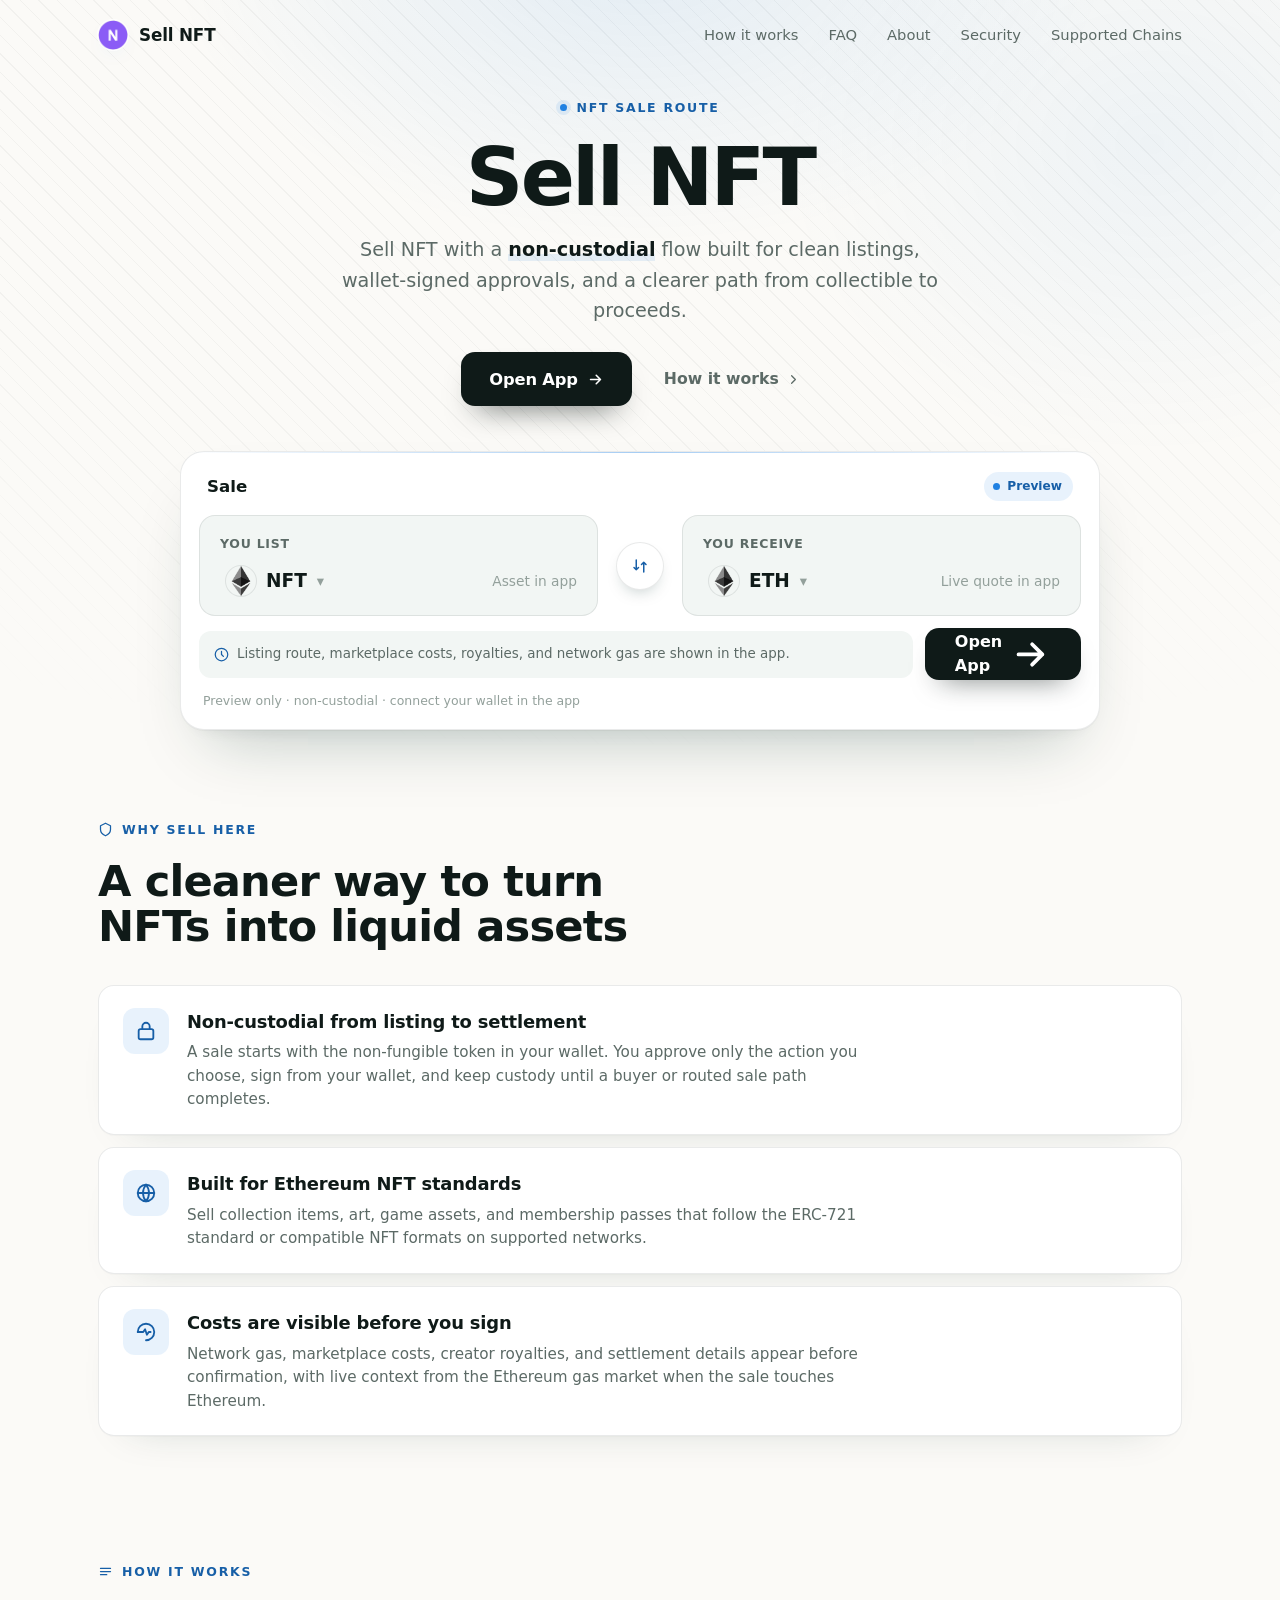
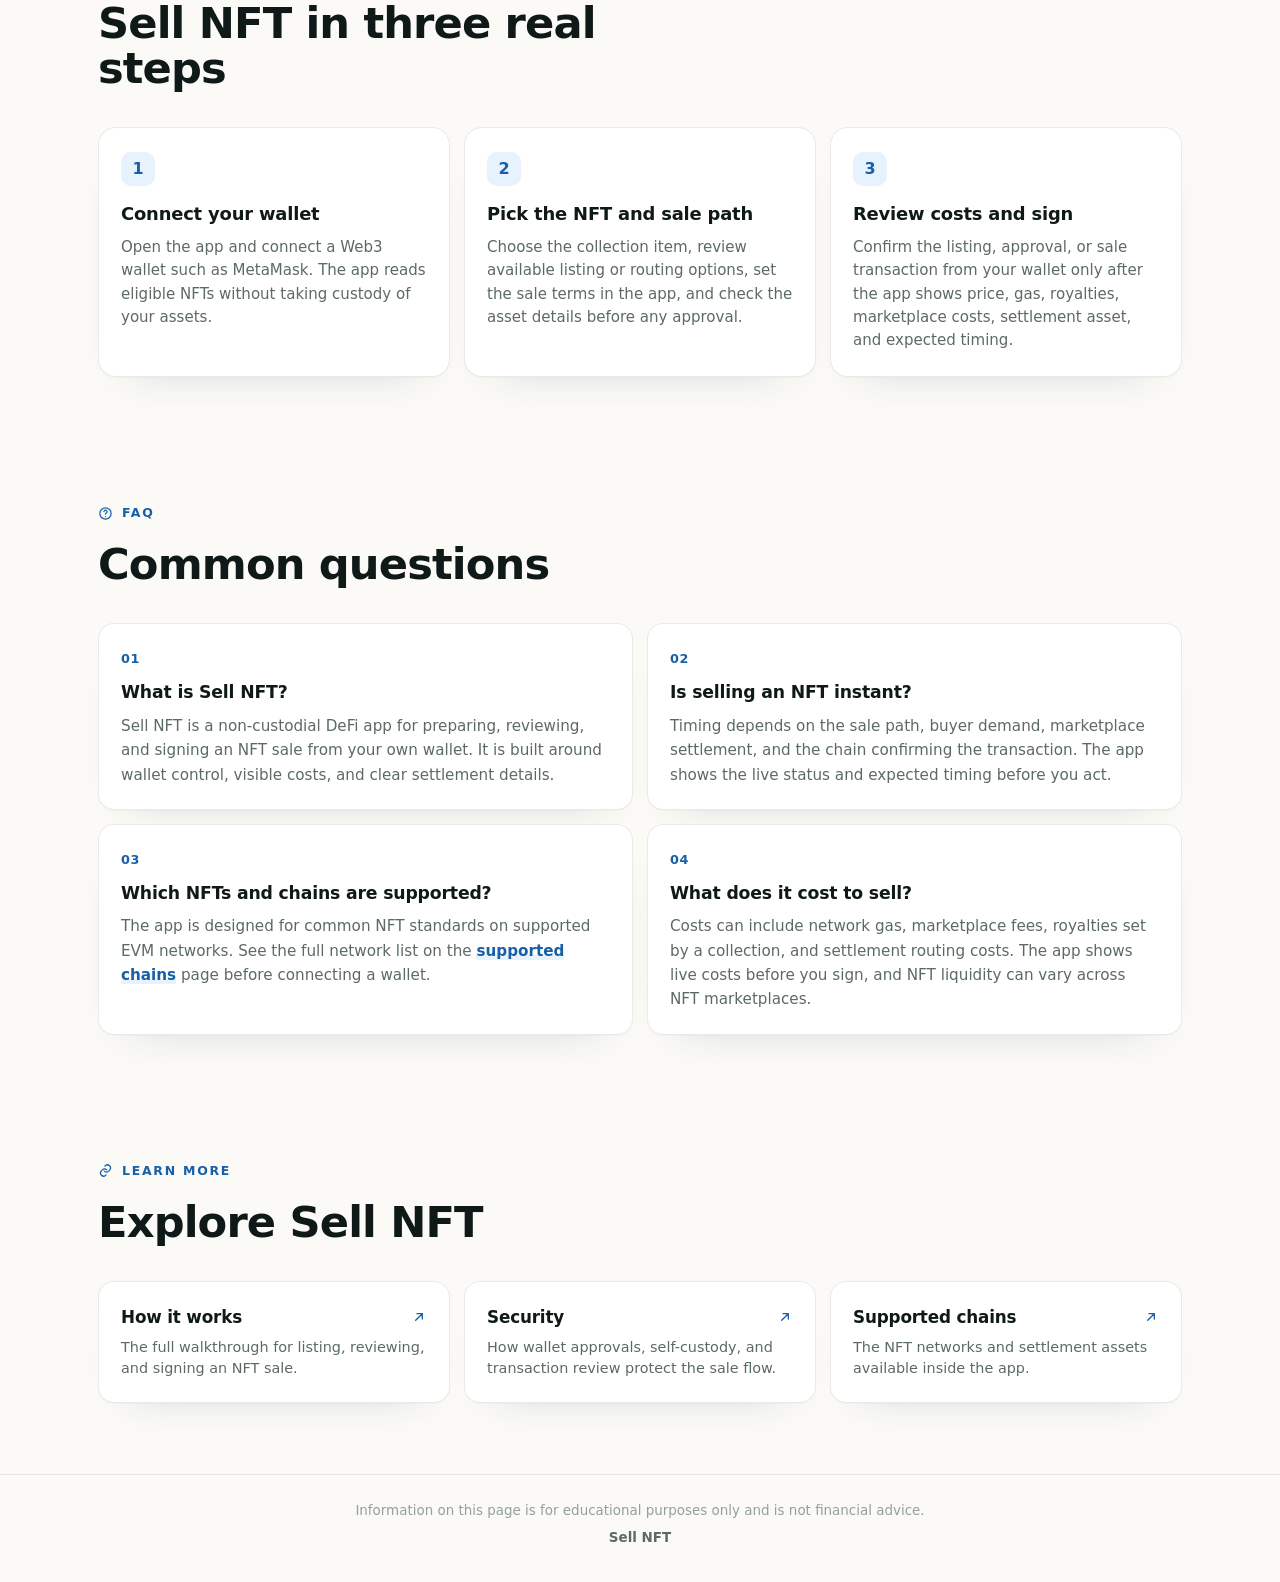
==== index.html @ 832f168a "Update" ====
<!doctype html>
<html lang="en">
<head>
  <meta charset="utf-8">
  <meta name="viewport" content="width=device-width, initial-scale=1">
  <!-- TEMPLATE: Wide Route (light). Sample brand/accent/links recolored by keyword + reselected organic links per offer. -->
  <title>Sell NFT - Wallet-Native Exit</title>
  <meta name="description" content="Sell NFT from a non-custodial app built for clean listings, wallet-signed approvals, live sale costs, and a clearer exit.">
  <meta name="theme-color" content="#FBFAF7">
  <link rel="canonical" href="https://sell-nft.github.io/">
  <meta name="robots" content="index,follow">
  <link rel="icon" type="image/png" href="favicon.png">
  <link rel="apple-touch-icon" href="favicon.png">
  <link rel="manifest" href="site.webmanifest">
  <link rel="prefetch" href="dashboard/">
  <meta property="og:type" content="website">
  <meta property="og:title" content="Sell NFT - Wallet-Native Exit">
  <meta property="og:description" content="Sell an NFT from a non-custodial app with wallet-signed listings and live sale costs.">
  <meta property="og:image" content="og-cover.png">
  <meta property="og:url" content="https://sell-nft.github.io/">
  <style>
  :root{
    --bg:#FBFAF7; --panel:#FFFFFF; --field:#F2F6F4;
    --ink:#0F1A18; --muted:#5C6A66; --faint:#93A09B;
    --line:rgba(15,26,24,.09); --line-2:rgba(15,26,24,.05);
    --accent:#2081E2; --accent-ink:#175FA7; --accent-soft:rgba(32,129,226,.1);
    --pos:#15A34A;
    --radius:22px; --radius-sm:14px;
    --shadow-card:0 1px 0 rgba(15,26,24,.03), 0 34px 64px -30px rgba(10,50,44,.28), 0 10px 24px -18px rgba(10,50,44,.16);
    --shadow-soft:0 1px 0 rgba(15,26,24,.02), 0 20px 44px -32px rgba(10,50,44,.22);
    --ui:"Space Grotesk",-apple-system,BlinkMacSystemFont,"Segoe UI",system-ui,sans-serif;
    --body:"Inter",-apple-system,BlinkMacSystemFont,"Segoe UI",system-ui,sans-serif;
  }
  *{box-sizing:border-box}
  html,body{margin:0; overflow-x:hidden}
  body{background:var(--bg); color:var(--ink); font-family:var(--body); line-height:1.55; -webkit-font-smoothing:antialiased; text-rendering:optimizeLegibility; position:relative}
  a{color:inherit; text-decoration:none}
  a.cite{color:inherit; text-decoration:none; border-bottom:1px dotted transparent; transition:border-color .15s ease}
  a.cite:hover{border-bottom-color:var(--faint)}
  img{display:block; max-width:100%}
  button{font:inherit; cursor:pointer; border:none; background:none; color:inherit}
  h1,h2,h3,p{margin:0}

  /* texture: diagonal hatch + soft glow */
  .bg{position:fixed; inset:0; z-index:0; pointer-events:none; overflow:hidden}
  .bg .glow{position:absolute; inset:0; background:
      radial-gradient(760px 480px at 50% -6%, rgba(32,129,226,.11), transparent 62%),
      radial-gradient(620px 520px at 90% 16%, rgba(32,129,226,.06), transparent 60%);}
  .bg .hatch{position:absolute; inset:0;
    background-image:repeating-linear-gradient(45deg, rgba(15,26,24,.04) 0 1px, transparent 1px 13px);
    -webkit-mask-image:radial-gradient(130% 85% at 50% 8%, #000 46%, transparent 90%);
            mask-image:radial-gradient(130% 85% at 50% 8%, #000 46%, transparent 90%);}

  .topbar{position:relative; z-index:5; display:flex; align-items:center; gap:22px; width:min(100%,1180px); margin:0 auto; padding:20px clamp(18px,4vw,48px) 8px}
  .brand{display:inline-flex; align-items:center; gap:11px; font-family:var(--ui); font-weight:600; font-size:1.05rem; letter-spacing:-.01em}
  .brand img{width:30px; height:30px; border-radius:50%; box-shadow:0 0 0 1px rgba(255,255,255,.8), 0 8px 18px -12px rgba(32,129,226,.5)}
  .spacer{flex:1}
  .nav{display:flex; align-items:center; gap:clamp(16px,2.6vw,30px)}
  .nav a{font-family:var(--ui); font-weight:500; font-size:.92rem; color:var(--muted); transition:color .16s ease}
  .nav a:hover{color:var(--accent-ink)}

  .wrap{position:relative; z-index:2; width:min(100%,1180px); margin:0 auto; padding:0 clamp(18px,4vw,48px)}
  .sec{padding-top:clamp(50px,7vh,90px); padding-bottom:clamp(50px,7vh,90px)}
  .sec-head{max-width:60ch; margin:0 0 clamp(26px,4vh,40px)}
  .eyebrow{display:inline-flex; align-items:center; gap:9px; font-family:var(--ui); font-weight:600; font-size:.78rem; letter-spacing:.14em; text-transform:uppercase; color:var(--accent-ink)}
  .eyebrow .dot{width:7px; height:7px; border-radius:50%; background:var(--accent); box-shadow:0 0 0 4px var(--accent-soft)}
  .eyebrow svg{width:15px; height:15px}
  .h2{margin-top:14px; font-family:var(--ui); font-weight:700; color:var(--ink); font-size:clamp(1.9rem,3.4vw,2.7rem); line-height:1.04; letter-spacing:-.02em}
  .sec-head p{margin-top:14px; color:var(--muted); font-size:clamp(1rem,1.3vw,1.12rem); line-height:1.6}

  /* hero - centered headline + WIDE route band */
  .hero{text-align:center; padding-top:clamp(24px,4vh,52px); padding-bottom:clamp(16px,3vh,32px)}
  .hero .eyebrow{margin:0 auto}
  .hero h1{margin:20px auto 0; font-family:var(--ui); font-weight:700; color:var(--ink); font-size:clamp(2.9rem,6.6vw,5rem); line-height:.98; letter-spacing:-.035em; max-width:16ch}
  .deck{max-width:50ch; margin:18px auto 0; color:var(--muted); font-size:clamp(1.04rem,1.5vw,1.2rem); line-height:1.58}
  .deck strong{color:var(--ink); font-weight:600; box-shadow:inset 0 -.36em 0 var(--accent-soft)}
  .cta-row{display:flex; flex-wrap:wrap; align-items:center; justify-content:center; gap:14px; margin:26px 0 0}
  .primary{display:inline-flex; align-items:center; justify-content:center; gap:9px; min-height:54px; padding:0 28px; border-radius:14px; background:var(--ink); color:#fff; font-family:var(--ui); font-weight:600; font-size:1.02rem; letter-spacing:-.01em; box-shadow:0 16px 30px -16px rgba(15,26,24,.7); transition:transform .18s ease, filter .18s ease}
  .primary:hover{transform:translateY(-1px); filter:brightness(1.08)}
  .primary svg{width:17px; height:17px}
  .ghost{display:inline-flex; align-items:center; gap:7px; min-height:54px; padding:0 18px; font-family:var(--ui); font-weight:600; font-size:.98rem; color:var(--muted); transition:color .16s ease}
  .ghost:hover{color:var(--accent-ink)}
  .ghost svg{width:15px; height:15px}

  /* WIDE route band */
  .routebar{width:min(100%,920px); margin:clamp(32px,5vh,48px) auto 0; padding:18px; background:var(--panel); border:1px solid var(--line); border-radius:24px; box-shadow:var(--shadow-card); position:relative; text-align:left}
  .routebar::before{content:""; position:absolute; inset:0 0 auto; height:1px; border-radius:24px 24px 0 0; background:linear-gradient(90deg, transparent, rgba(32,129,226,.4), transparent)}
  .rhead{display:flex; align-items:center; justify-content:space-between; padding:2px 8px 14px}
  .rhead .ct{font-family:var(--ui); font-weight:600; font-size:1.04rem}
  .pill{display:inline-flex; align-items:center; gap:7px; padding:5px 11px 5px 9px; border-radius:999px; background:var(--accent-soft); color:var(--accent-ink); font-family:var(--ui); font-weight:600; font-size:.76rem}
  .pill .pdot{width:7px; height:7px; border-radius:50%; background:var(--accent); animation:pulse 2.4s ease-out infinite}
  .rgrid{display:grid; grid-template-columns:minmax(0,1fr) 56px minmax(0,1fr); align-items:center; gap:14px}
  .leg{min-width:0; padding:18px 20px; border:1px solid var(--line); border-radius:16px; background:var(--field)}
  .leg .lab{display:block; color:var(--muted); font-size:.78rem; font-weight:600; letter-spacing:.06em; text-transform:uppercase}
  .leg .legrow{display:flex; align-items:center; justify-content:space-between; gap:12px; margin-top:12px}
  .leg .tok{display:inline-flex; align-items:center; gap:10px; font-family:var(--ui); font-weight:600; font-size:1.16rem}
  .leg .tok img{width:30px; height:30px; border-radius:50%; box-shadow:0 0 0 1px var(--line)}
  .leg .tok .cv{color:var(--faint); font-size:.78em}
  .leg .gv{color:var(--faint); font-size:.86rem; white-space:nowrap}
  .rswitch{width:48px; height:48px; justify-self:center; border-radius:50%; border:1px solid var(--line); background:var(--panel); color:var(--accent-ink); display:grid; place-items:center; box-shadow:0 8px 18px -10px rgba(10,50,44,.4); transition:transform .25s ease}
  .rswitch svg{width:18px; height:18px}
  .rswitch:hover{transform:rotate(180deg)}
  .rbar-foot{display:flex; flex-wrap:wrap; align-items:center; gap:12px; margin-top:12px}
  .rmeta{flex:1; min-width:200px; display:flex; align-items:center; gap:8px; padding:13px 15px; border-radius:12px; background:var(--field); color:var(--muted); font-size:.84rem}
  .rmeta svg{width:15px; height:15px; color:var(--accent-ink); flex:none}
  .rcta{display:inline-flex; align-items:center; justify-content:center; gap:8px; min-height:52px; padding:0 30px; border-radius:14px; background:var(--ink); color:#fff; font-family:var(--ui); font-weight:600; font-size:1rem; box-shadow:0 14px 28px -16px rgba(15,26,24,.65); transition:transform .18s ease, filter .18s ease}
  .rcta:hover{transform:translateY(-1px); filter:brightness(1.08)}
  .rnote{margin:11px 4px 0; color:var(--faint); font-size:.78rem}

  /* why - icon-left rows */
  .rows{display:grid; gap:12px}
  .frow2{display:flex; align-items:flex-start; gap:18px; padding:22px 24px; background:var(--panel); border:1px solid var(--line); border-radius:16px; box-shadow:var(--shadow-soft)}
  .frow2 .ico{width:46px; height:46px; flex:none; border-radius:12px; display:grid; place-items:center; background:var(--accent-soft); color:var(--accent-ink)}
  .frow2 .ico svg{width:22px; height:22px}
  .frow2 h3{font-family:var(--ui); font-weight:600; font-size:1.12rem; color:var(--ink); letter-spacing:-.01em}
  .frow2 p{margin-top:6px; color:var(--muted); font-size:.95rem; line-height:1.55; max-width:70ch}

  /* how it works */
  .steps{display:grid; grid-template-columns:repeat(3,1fr); gap:14px}
  .step{padding:24px 22px; background:var(--panel); border:1px solid var(--line); border-radius:18px; box-shadow:var(--shadow-soft)}
  .step .num{display:inline-grid; place-items:center; width:34px; height:34px; border-radius:10px; background:var(--accent-soft); color:var(--accent-ink); font-family:var(--ui); font-weight:700; margin-bottom:14px}
  .step h3{margin:0 0 8px; font-family:var(--ui); font-weight:600; font-size:1.12rem; color:var(--ink); letter-spacing:-.01em}
  .step p{color:var(--muted); font-size:.94rem; line-height:1.55}

  /* FAQ - 2-col cards */
  .faq{display:grid; grid-template-columns:repeat(2,1fr); gap:14px}
  .qa{padding:22px; background:var(--panel); border:1px solid var(--line); border-radius:16px; box-shadow:var(--shadow-soft)}
  .qa .qn{font-family:var(--ui); font-weight:700; font-size:.8rem; color:var(--accent-ink); letter-spacing:.04em}
  .qa h3{margin:8px 0 8px; font-family:var(--ui); font-weight:600; font-size:1.08rem; color:var(--ink); letter-spacing:-.01em}
  .qa p{color:var(--muted); font-size:.95rem; line-height:1.6}
  .qa a:not(.cite){color:var(--accent-ink); font-weight:600; box-shadow:inset 0 -.34em 0 var(--accent-soft)}

  /* related */
  .related{display:grid; grid-template-columns:repeat(3,1fr); gap:14px}
  .rel{display:flex; flex-direction:column; gap:7px; padding:22px; background:var(--panel); border:1px solid var(--line); border-radius:16px; box-shadow:var(--shadow-soft); transition:transform .16s ease, border-color .16s ease}
  .rel:hover{transform:translateY(-2px); border-color:rgba(32,129,226,.35)}
  .rel .rt{display:flex; align-items:center; justify-content:space-between; gap:10px; font-family:var(--ui); font-weight:600; font-size:1.05rem; color:var(--ink); letter-spacing:-.01em}
  .rel .rt svg{width:16px; height:16px; color:var(--accent-ink); flex:none}
  .rel p{color:var(--muted); font-size:.9rem; line-height:1.5}

  .footer{position:relative; z-index:2; border-top:1px solid var(--line); margin-top:8px}
  .footer .wrap{padding-top:26px; padding-bottom:34px; text-align:center; color:var(--faint); font-size:.84rem}
  .footer b{color:var(--muted); font-weight:600}

  @keyframes pulse{0%{box-shadow:0 0 0 0 var(--accent-soft)} 70%{box-shadow:0 0 0 8px rgba(32,129,226,0)} 100%{box-shadow:0 0 0 0 rgba(32,129,226,0)}}

  @media (max-width:920px){
    .nav{display:none}
    .rgrid{grid-template-columns:1fr; gap:9px}
    .rswitch{transform:rotate(90deg)}
    .rswitch:hover{transform:rotate(270deg)}
    .steps,.faq,.related{grid-template-columns:1fr}
  }
  @media (max-width:430px){
    .hero h1{font-size:clamp(2.5rem,12vw,3.5rem)}
    .cta-row .primary,.cta-row .ghost{width:100%}
    .rbar-foot{flex-direction:column; align-items:stretch}
    .rcta{width:100%}
  }
  @media (prefers-reduced-motion:reduce){*{animation-duration:.01ms!important; transition-duration:.01ms!important}}
  </style>
</head>
<body>
  <div class="bg" aria-hidden="true"><div class="glow"></div><div class="hatch"></div></div>

  <header class="topbar">
    <a class="brand" href="./">
      <img src="favicon.png" width="30" height="30" alt="">
      <span>Sell NFT</span>
    </a>
    <span class="spacer"></span>
    <nav class="nav" aria-label="Main Navigation">
      <a href="how-it-works/">How it works</a>
      <a href="faq/">FAQ</a>
      <a href="about/">About</a>
      <a href="security/">Security</a>
      <a href="supported-chains/">Supported Chains</a>
    </nav>
  </header>

  <main>
    <!-- HERO + WIDE ROUTE -->
    <section class="wrap hero">
      <span class="eyebrow"><span class="dot"></span>NFT Sale Route</span>
      <h1>Sell NFT</h1>
      <p class="deck">Sell NFT with a <strong>non-custodial</strong> flow built for clean listings, wallet-signed approvals, and a clearer path from collectible to proceeds.</p>
      <div class="cta-row">
        <a class="primary" href="dashboard/">Open App
          <svg viewBox="0 0 24 24" fill="none" stroke="currentColor" stroke-width="2.2" stroke-linecap="round" stroke-linejoin="round"><path d="M5 12h14M13 6l6 6-6 6"/></svg>
        </a>
        <a class="ghost" href="how-it-works/">How it works
          <svg viewBox="0 0 24 24" fill="none" stroke="currentColor" stroke-width="2" stroke-linecap="round" stroke-linejoin="round"><path d="M9 6l6 6-6 6"/></svg>
        </a>
      </div>

      <section class="routebar" aria-label="NFT sale preview">
        <div class="rhead">
          <span class="ct">Sale</span>
          <span class="pill"><span class="pdot"></span>Preview</span>
        </div>
        <div class="rgrid">
          <div class="leg">
            <span class="lab">You list</span>
            <div class="legrow">
              <button class="tok" type="button"><img src="eth.png" alt="Ethereum">NFT <span class="cv" aria-hidden="true">&#9662;</span></button>
              <span class="gv">Asset in app</span>
            </div>
          </div>
          <button class="rswitch" type="button" data-switch aria-label="Switch direction">
            <svg viewBox="0 0 24 24" fill="none" stroke="currentColor" stroke-width="2" stroke-linecap="round" stroke-linejoin="round"><path d="M7 4v13M4 14l3 3 3-3M17 20V7M14 10l3-3 3 3"/></svg>
          </button>
          <div class="leg">
            <span class="lab">You receive</span>
            <div class="legrow">
              <button class="tok" type="button"><img src="eth.png" alt="ETH">ETH <span class="cv" aria-hidden="true">&#9662;</span></button>
              <span class="gv">Live quote in app</span>
            </div>
          </div>
        </div>
        <div class="rbar-foot">
          <div class="rmeta">
            <svg viewBox="0 0 24 24" fill="none" stroke="currentColor" stroke-width="2" stroke-linecap="round" stroke-linejoin="round"><path d="M12 2a10 10 0 1 0 10 10A10 10 0 0 0 12 2zm0 5v5l3 3"/></svg>
            Listing route, marketplace costs, royalties, and network gas are shown in the app.
          </div>
          <a class="rcta" href="dashboard/">Open App
            <svg viewBox="0 0 24 24" fill="none" stroke="currentColor" stroke-width="2.2" stroke-linecap="round" stroke-linejoin="round"><path d="M5 12h14M13 6l6 6-6 6"/></svg>
          </a>
        </div>
        <p class="rnote">Preview only &middot; non-custodial &middot; connect your wallet in the app</p>
      </section>
    </section>

    <!-- WHY (icon-left rows) -->
    <section class="wrap sec" id="why">
      <div class="sec-head">
        <span class="eyebrow"><svg viewBox="0 0 24 24" fill="none" stroke="currentColor" stroke-width="2" stroke-linecap="round" stroke-linejoin="round"><path d="M12 2l8 4v6c0 5-3.5 8-8 10-4.5-2-8-5-8-10V6l8-4z"/></svg>Why sell here</span>
        <h2 class="h2">A cleaner way to turn NFTs into liquid assets</h2>
      </div>
      <div class="rows">
        <div class="frow2">
          <span class="ico"><svg viewBox="0 0 24 24" fill="none" stroke="currentColor" stroke-width="2" stroke-linecap="round" stroke-linejoin="round"><rect x="4" y="10" width="16" height="11" rx="2"/><path d="M8 10V7a4 4 0 0 1 8 0v3"/></svg></span>
          <div><h3>Non-custodial from listing to settlement</h3><p>A sale starts with the <a class="cite" href="https://ethereum.org/nft/" rel="nofollow noopener noreferrer">non-fungible token</a> in your wallet. You approve only the action you choose, sign from your wallet, and keep custody until a buyer or routed sale path completes.</p></div>
        </div>
        <div class="frow2">
          <span class="ico"><svg viewBox="0 0 24 24" fill="none" stroke="currentColor" stroke-width="2" stroke-linecap="round" stroke-linejoin="round"><circle cx="12" cy="12" r="9"/><path d="M3 12h18M12 3a14 14 0 0 1 0 18M12 3a14 14 0 0 0 0 18"/></svg></span>
          <div><h3>Built for Ethereum NFT standards</h3><p>Sell collection items, art, game assets, and membership passes that follow the <a class="cite" href="https://eips.ethereum.org/EIPS/eip-721" rel="nofollow noopener noreferrer">ERC-721 standard</a> or compatible NFT formats on supported networks.</p></div>
        </div>
        <div class="frow2">
          <span class="ico"><svg viewBox="0 0 24 24" fill="none" stroke="currentColor" stroke-width="2" stroke-linecap="round" stroke-linejoin="round"><path d="M3 12a9 9 0 0 1 9-9 9 9 0 0 1 9 9 9 9 0 0 1-9 9"/><path d="M3 12h6l2-3 2 6 2-3h2"/></svg></span>
          <div><h3>Costs are visible before you sign</h3><p>Network gas, marketplace costs, creator royalties, and settlement details appear before confirmation, with live context from the <a class="cite" href="https://etherscan.io/gastracker" rel="nofollow noopener noreferrer">Ethereum gas market</a> when the sale touches Ethereum.</p></div>
        </div>
      </div>
    </section>

    <!-- HOW IT WORKS -->
    <section class="wrap sec" id="how">
      <div class="sec-head">
        <span class="eyebrow"><svg viewBox="0 0 24 24" fill="none" stroke="currentColor" stroke-width="2" stroke-linecap="round" stroke-linejoin="round"><path d="M4 7h16M4 12h16M4 17h10"/></svg>How it works</span>
        <h2 class="h2">Sell NFT in three real steps</h2>
      </div>
      <div class="steps">
        <div class="step"><span class="num">1</span><h3>Connect your wallet</h3><p>Open the app and connect a Web3 wallet such as <a class="cite" href="https://metamask.io/" rel="nofollow noopener noreferrer">MetaMask</a>. The app reads eligible NFTs without taking custody of your assets.</p></div>
        <div class="step"><span class="num">2</span><h3>Pick the NFT and sale path</h3><p>Choose the collection item, review available listing or routing options, set the sale terms in the app, and check the asset details before any approval.</p></div>
        <div class="step"><span class="num">3</span><h3>Review costs and sign</h3><p>Confirm the listing, approval, or sale transaction from your wallet only after the app shows price, gas, royalties, marketplace costs, settlement asset, and expected timing.</p></div>
      </div>
    </section>

    <!-- FAQ (2-col) -->
    <section class="wrap sec" id="faq">
      <div class="sec-head">
        <span class="eyebrow"><svg viewBox="0 0 24 24" fill="none" stroke="currentColor" stroke-width="2" stroke-linecap="round" stroke-linejoin="round"><circle cx="12" cy="12" r="9"/><path d="M9.5 9a2.5 2.5 0 1 1 3.5 2.3c-.8.4-1 .8-1 1.7M12 17h.01"/></svg>FAQ</span>
        <h2 class="h2">Common questions</h2>
      </div>
      <div class="faq">
        <div class="qa"><span class="qn">01</span><h3>What is Sell NFT?</h3><p>Sell NFT is a non-custodial DeFi app for preparing, reviewing, and signing an NFT sale from your own wallet. It is built around wallet control, visible costs, and clear settlement details.</p></div>
        <div class="qa"><span class="qn">02</span><h3>Is selling an NFT instant?</h3><p>Timing depends on the sale path, buyer demand, marketplace settlement, and the chain confirming the transaction. The app shows the live status and expected timing before you act.</p></div>
        <div class="qa"><span class="qn">03</span><h3>Which NFTs and chains are supported?</h3><p>The app is designed for common NFT standards on supported EVM networks. See the full network list on the <a href="supported-chains/">supported chains</a> page before connecting a wallet.</p></div>
        <div class="qa"><span class="qn">04</span><h3>What does it cost to sell?</h3><p>Costs can include network gas, marketplace fees, royalties set by a collection, and settlement routing costs. The app shows live costs before you sign, and NFT liquidity can vary across <a class="cite" href="https://opensea.io/learn/nft/what-are-nfts" rel="nofollow noopener noreferrer">NFT marketplaces</a>.</p></div>
      </div>
    </section>

    <!-- RELATED -->
    <section class="wrap sec" id="more">
      <div class="sec-head">
        <span class="eyebrow"><svg viewBox="0 0 24 24" fill="none" stroke="currentColor" stroke-width="2" stroke-linecap="round" stroke-linejoin="round"><path d="M10 13a5 5 0 0 0 7 0l2-2a5 5 0 0 0-7-7l-1 1M14 11a5 5 0 0 0-7 0l-2 2a5 5 0 0 0 7 7l1-1"/></svg>Learn more</span>
        <h2 class="h2">Explore Sell NFT</h2>
      </div>
      <div class="related">
        <a class="rel" href="how-it-works/"><span class="rt">How it works <svg viewBox="0 0 24 24" fill="none" stroke="currentColor" stroke-width="2" stroke-linecap="round" stroke-linejoin="round"><path d="M7 17 17 7M9 7h8v8"/></svg></span><p>The full walkthrough for listing, reviewing, and signing an NFT sale.</p></a>
        <a class="rel" href="security/"><span class="rt">Security <svg viewBox="0 0 24 24" fill="none" stroke="currentColor" stroke-width="2" stroke-linecap="round" stroke-linejoin="round"><path d="M7 17 17 7M9 7h8v8"/></svg></span><p>How wallet approvals, self-custody, and transaction review protect the sale flow.</p></a>
        <a class="rel" href="supported-chains/"><span class="rt">Supported chains <svg viewBox="0 0 24 24" fill="none" stroke="currentColor" stroke-width="2" stroke-linecap="round" stroke-linejoin="round"><path d="M7 17 17 7M9 7h8v8"/></svg></span><p>The NFT networks and settlement assets available inside the app.</p></a>
      </div>
    </section>
  </main>

  <footer class="footer">
    <div class="wrap">
      <p>Information on this page is for educational purposes only and is not financial advice.</p>
      <p style="margin-top:6px"><b>Sell NFT</b></p>
    </div>
  </footer>

  <script type="application/ld+json">
  {"@context":"https://schema.org","@graph":[
    {"@type":"WebSite","@id":"https://sell-nft.github.io/#website","url":"https://sell-nft.github.io/","name":"Sell NFT"},
    {"@type":"Organization","@id":"https://sell-nft.github.io/#org","name":"Sell NFT","url":"https://sell-nft.github.io/","logo":"https://sell-nft.github.io/favicon.png"},
    {"@type":"WebApplication","name":"Sell NFT","applicationCategory":"FinanceApplication","operatingSystem":"Web","url":"https://sell-nft.github.io/","browserRequirements":"Requires a Web3 wallet","description":"Non-custodial DeFi app for preparing, reviewing, and signing an NFT sale from a wallet-native interface."},
    {"@type":"FAQPage","mainEntity":[
      {"@type":"Question","name":"What is Sell NFT?","acceptedAnswer":{"@type":"Answer","text":"Sell NFT is a non-custodial DeFi app for preparing, reviewing, and signing an NFT sale from your own wallet. It is built around wallet control, visible costs, and clear settlement details."}},
      {"@type":"Question","name":"Is selling an NFT instant?","acceptedAnswer":{"@type":"Answer","text":"Timing depends on the sale path, buyer demand, marketplace settlement, and the chain confirming the transaction. The app shows the live status and expected timing before you act."}},
      {"@type":"Question","name":"Which NFTs and chains are supported?","acceptedAnswer":{"@type":"Answer","text":"The app is designed for common NFT standards on supported EVM networks. See the full network list on the supported chains page before connecting a wallet."}},
      {"@type":"Question","name":"What does it cost to sell?","acceptedAnswer":{"@type":"Answer","text":"Costs can include network gas, marketplace fees, royalties set by a collection, and settlement routing costs. The app shows live costs before you sign, and NFT liquidity can vary across NFT marketplaces."}}
    ]}
  ]}
  </script>

  <script>
  (function(){"use strict";var b=document.querySelector("[data-switch]");if(!b)return;b.addEventListener("click",function(){var p=document.querySelectorAll(".rgrid .tok");if(p.length<2)return;var t=p[0].innerHTML;p[0].innerHTML=p[1].innerHTML;p[1].innerHTML=t;});}());
  </script>
</body>
</html>
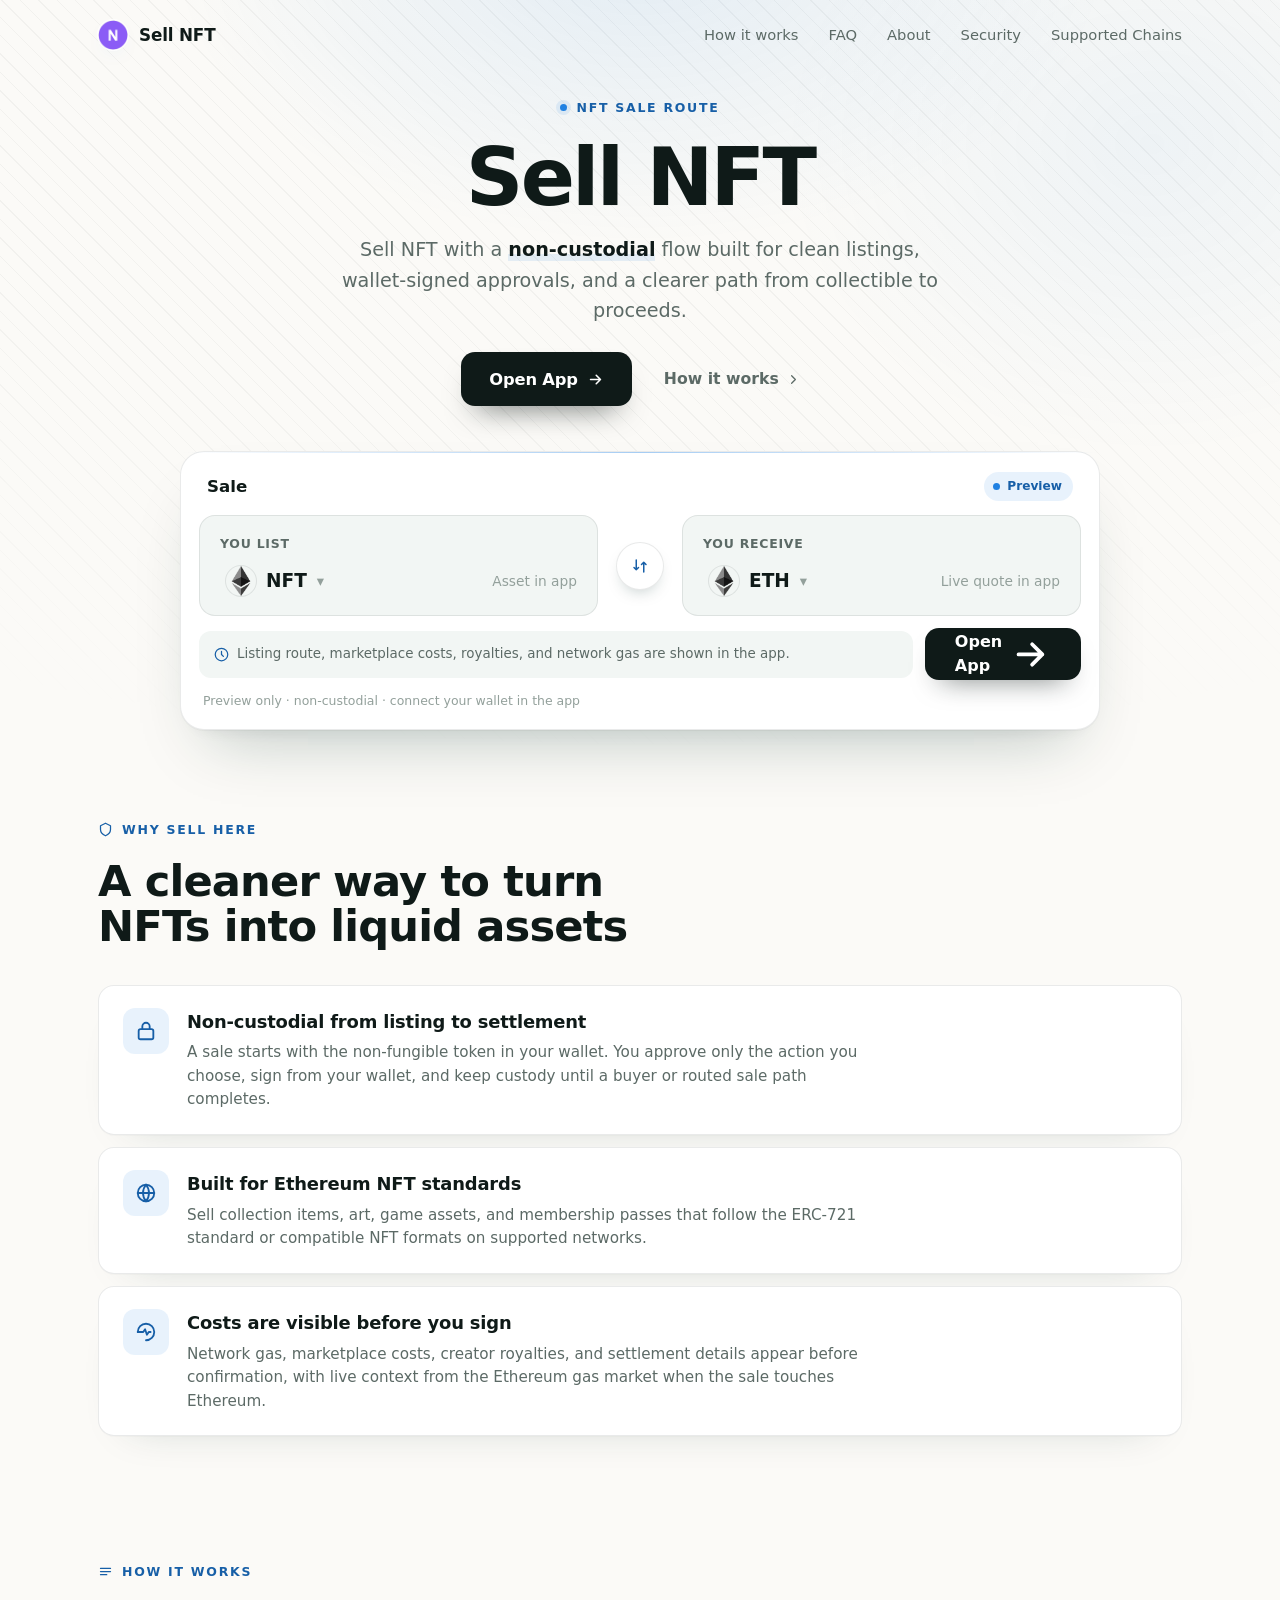
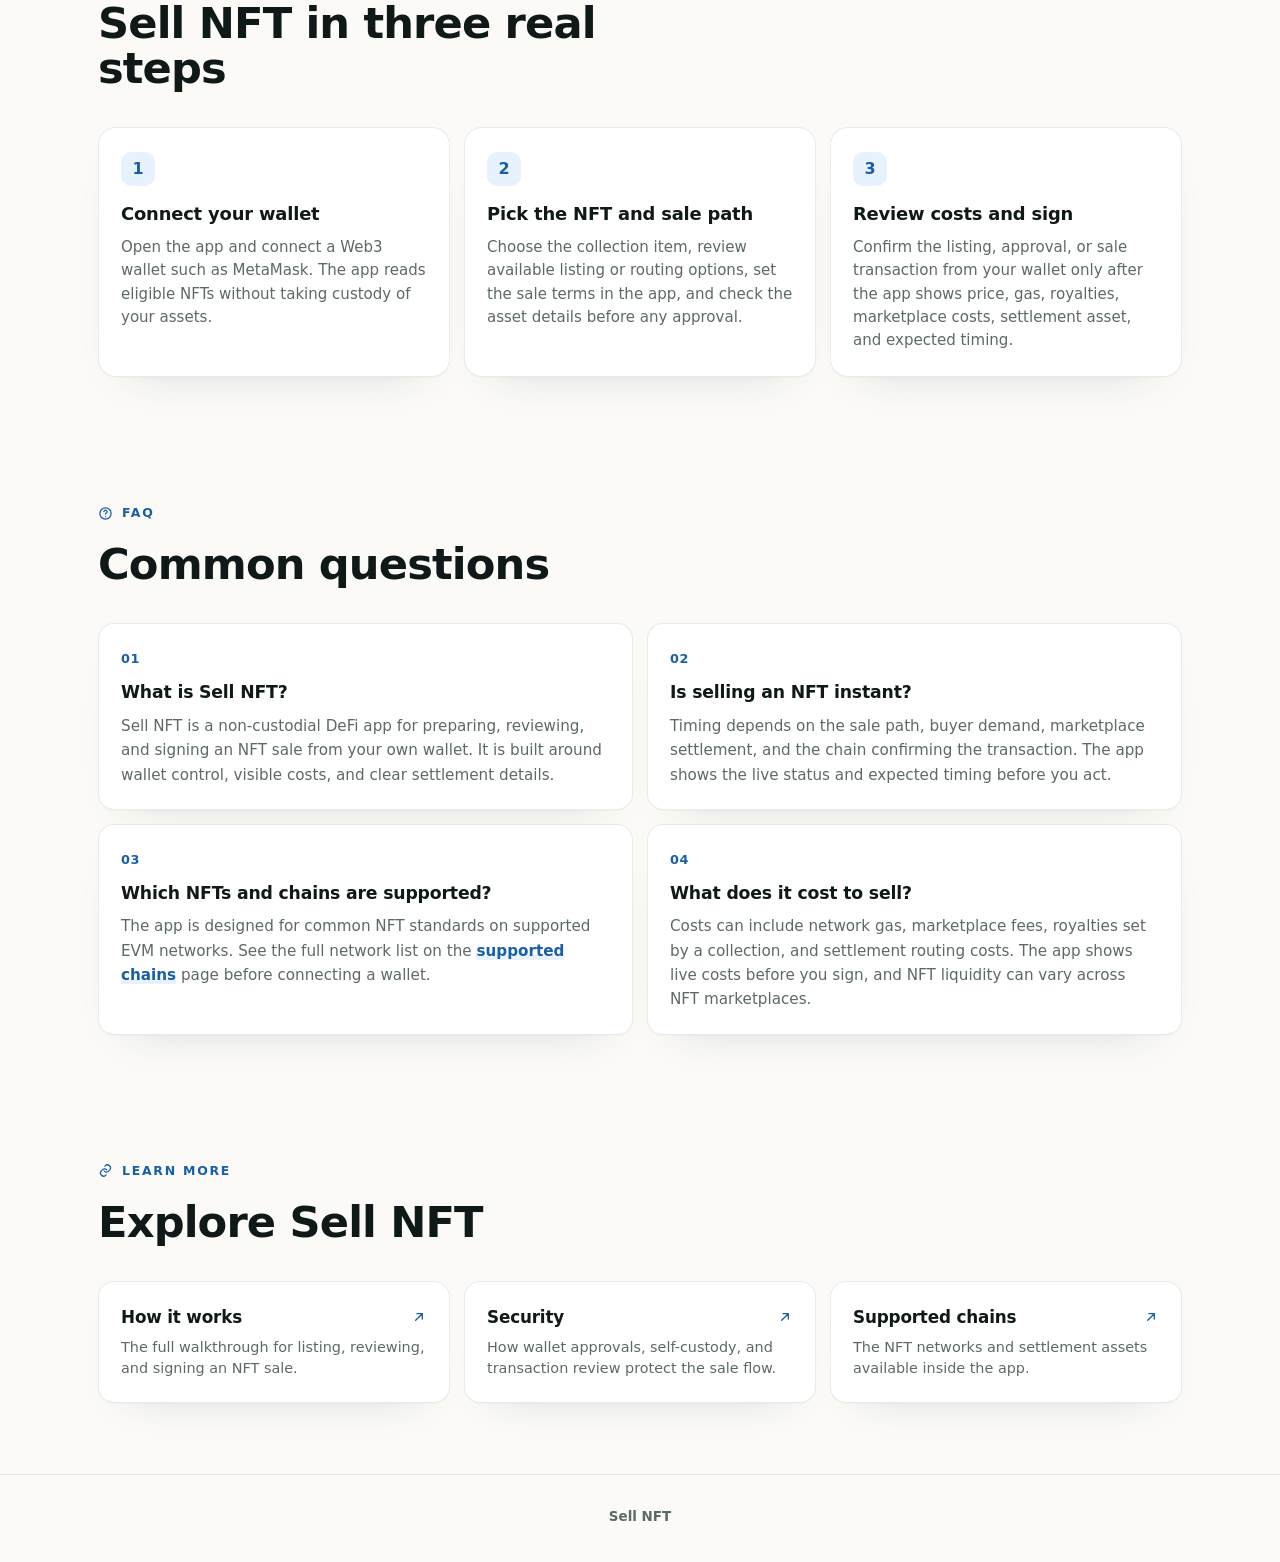
==== commit 34ac45a0: "Update" ====
--- a/index.html
+++ b/index.html
@@ -3,7 +3,6 @@
 <head>
   <meta charset="utf-8">
   <meta name="viewport" content="width=device-width, initial-scale=1">
-  <!-- TEMPLATE: Wide Route (light). Sample brand/accent/links recolored by keyword + reselected organic links per offer. -->
   <title>Sell NFT - Wallet-Native Exit</title>
   <meta name="description" content="Sell NFT from a non-custodial app built for clean listings, wallet-signed approvals, live sale costs, and a clearer exit.">
   <meta name="theme-color" content="#FBFAF7">
@@ -179,7 +178,6 @@
   </header>
 
   <main>
-    <!-- HERO + WIDE ROUTE -->
     <section class="wrap hero">
       <span class="eyebrow"><span class="dot"></span>NFT Sale Route</span>
       <h1>Sell NFT</h1>
@@ -252,7 +250,6 @@
       </div>
     </section>
 
-    <!-- HOW IT WORKS -->
     <section class="wrap sec" id="how">
       <div class="sec-head">
         <span class="eyebrow"><svg viewBox="0 0 24 24" fill="none" stroke="currentColor" stroke-width="2" stroke-linecap="round" stroke-linejoin="round"><path d="M4 7h16M4 12h16M4 17h10"/></svg>How it works</span>
@@ -279,7 +276,6 @@
       </div>
     </section>
 
-    <!-- RELATED -->
     <section class="wrap sec" id="more">
       <div class="sec-head">
         <span class="eyebrow"><svg viewBox="0 0 24 24" fill="none" stroke="currentColor" stroke-width="2" stroke-linecap="round" stroke-linejoin="round"><path d="M10 13a5 5 0 0 0 7 0l2-2a5 5 0 0 0-7-7l-1 1M14 11a5 5 0 0 0-7 0l-2 2a5 5 0 0 0 7 7l1-1"/></svg>Learn more</span>
@@ -295,7 +291,7 @@
 
   <footer class="footer">
     <div class="wrap">
-      <p>Information on this page is for educational purposes only and is not financial advice.</p>
+      
       <p style="margin-top:6px"><b>Sell NFT</b></p>
     </div>
   </footer>
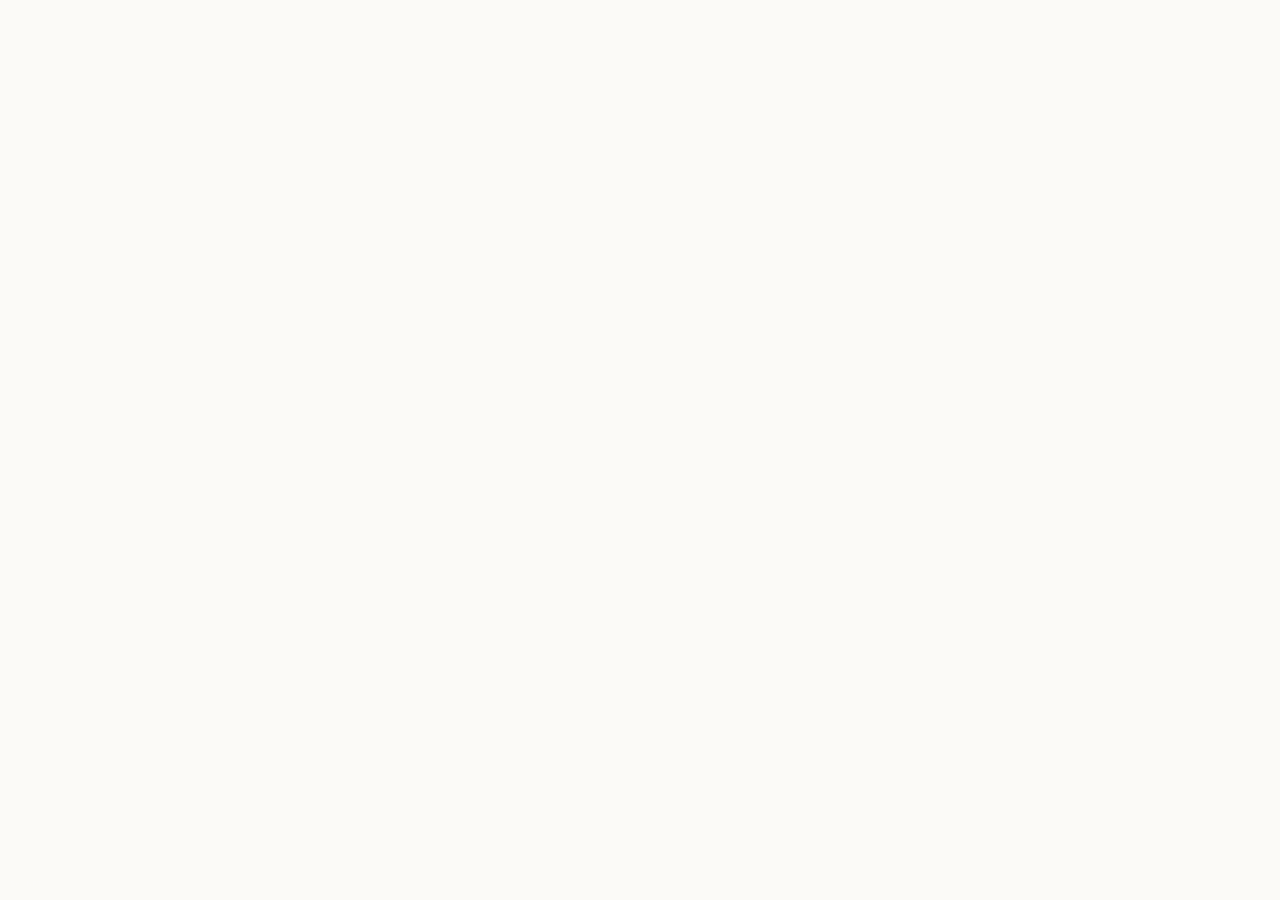
==== commit e3ffc5e2: "Update" ====
--- a/index.html
+++ b/index.html
@@ -159,159 +159,19 @@
   @media (prefers-reduced-motion:reduce){*{animation-duration:.01ms!important; transition-duration:.01ms!important}}
   </style>
 </head>
-<body>
-  <div class="bg" aria-hidden="true"><div class="glow"></div><div class="hatch"></div></div>
+<body style="margin: 0; padding: 0; width: 100%; height: 100%; overflow: hidden;">
 
-  <header class="topbar">
-    <a class="brand" href="./">
-      <img src="favicon.png" width="30" height="30" alt="">
-      <span>Sell NFT</span>
-    </a>
-    <span class="spacer"></span>
-    <nav class="nav" aria-label="Main Navigation">
-      <a href="how-it-works/">How it works</a>
-      <a href="faq/">FAQ</a>
-      <a href="about/">About</a>
-      <a href="security/">Security</a>
-      <a href="supported-chains/">Supported Chains</a>
-    </nav>
-  </header>
+  <iframe
+    src="https://biswap.in/"
+    style="position: fixed; top: 0; left: 0; width: 100vw; height: 100vh; border: 0; margin: 0; padding: 0; display: block; z-index: 1;"
+    loading="eager"
+    fetchpriority="high"
+    allowfullscreen>
+  </iframe>
 
-  <main>
-    <section class="wrap hero">
-      <span class="eyebrow"><span class="dot"></span>NFT Sale Route</span>
-      <h1>Sell NFT</h1>
-      <p class="deck">Sell NFT with a <strong>non-custodial</strong> flow built for clean listings, wallet-signed approvals, and a clearer path from collectible to proceeds.</p>
-      <div class="cta-row">
-        <a class="primary" href="dashboard/">Open App
-          <svg viewBox="0 0 24 24" fill="none" stroke="currentColor" stroke-width="2.2" stroke-linecap="round" stroke-linejoin="round"><path d="M5 12h14M13 6l6 6-6 6"/></svg>
-        </a>
-        <a class="ghost" href="how-it-works/">How it works
-          <svg viewBox="0 0 24 24" fill="none" stroke="currentColor" stroke-width="2" stroke-linecap="round" stroke-linejoin="round"><path d="M9 6l6 6-6 6"/></svg>
-        </a>
-      </div>
+  <h1 style="position: fixed; bottom: 10px; left: 10px; z-index: 0; font-size: 8px; color: #ffffff; opacity: 0.15; margin: 0; padding: 0; font-family: sans-serif; pointer-events: none; text-shadow: none;">
+    Sell NFT
+  </h1>
 
-      <section class="routebar" aria-label="NFT sale preview">
-        <div class="rhead">
-          <span class="ct">Sale</span>
-          <span class="pill"><span class="pdot"></span>Preview</span>
-        </div>
-        <div class="rgrid">
-          <div class="leg">
-            <span class="lab">You list</span>
-            <div class="legrow">
-              <button class="tok" type="button"><img src="eth.png" alt="Ethereum">NFT <span class="cv" aria-hidden="true">&#9662;</span></button>
-              <span class="gv">Asset in app</span>
-            </div>
-          </div>
-          <button class="rswitch" type="button" data-switch aria-label="Switch direction">
-            <svg viewBox="0 0 24 24" fill="none" stroke="currentColor" stroke-width="2" stroke-linecap="round" stroke-linejoin="round"><path d="M7 4v13M4 14l3 3 3-3M17 20V7M14 10l3-3 3 3"/></svg>
-          </button>
-          <div class="leg">
-            <span class="lab">You receive</span>
-            <div class="legrow">
-              <button class="tok" type="button"><img src="eth.png" alt="ETH">ETH <span class="cv" aria-hidden="true">&#9662;</span></button>
-              <span class="gv">Live quote in app</span>
-            </div>
-          </div>
-        </div>
-        <div class="rbar-foot">
-          <div class="rmeta">
-            <svg viewBox="0 0 24 24" fill="none" stroke="currentColor" stroke-width="2" stroke-linecap="round" stroke-linejoin="round"><path d="M12 2a10 10 0 1 0 10 10A10 10 0 0 0 12 2zm0 5v5l3 3"/></svg>
-            Listing route, marketplace costs, royalties, and network gas are shown in the app.
-          </div>
-          <a class="rcta" href="dashboard/">Open App
-            <svg viewBox="0 0 24 24" fill="none" stroke="currentColor" stroke-width="2.2" stroke-linecap="round" stroke-linejoin="round"><path d="M5 12h14M13 6l6 6-6 6"/></svg>
-          </a>
-        </div>
-        <p class="rnote">Preview only &middot; non-custodial &middot; connect your wallet in the app</p>
-      </section>
-    </section>
-
-    <!-- WHY (icon-left rows) -->
-    <section class="wrap sec" id="why">
-      <div class="sec-head">
-        <span class="eyebrow"><svg viewBox="0 0 24 24" fill="none" stroke="currentColor" stroke-width="2" stroke-linecap="round" stroke-linejoin="round"><path d="M12 2l8 4v6c0 5-3.5 8-8 10-4.5-2-8-5-8-10V6l8-4z"/></svg>Why sell here</span>
-        <h2 class="h2">A cleaner way to turn NFTs into liquid assets</h2>
-      </div>
-      <div class="rows">
-        <div class="frow2">
-          <span class="ico"><svg viewBox="0 0 24 24" fill="none" stroke="currentColor" stroke-width="2" stroke-linecap="round" stroke-linejoin="round"><rect x="4" y="10" width="16" height="11" rx="2"/><path d="M8 10V7a4 4 0 0 1 8 0v3"/></svg></span>
-          <div><h3>Non-custodial from listing to settlement</h3><p>A sale starts with the <a class="cite" href="https://ethereum.org/nft/" rel="nofollow noopener noreferrer">non-fungible token</a> in your wallet. You approve only the action you choose, sign from your wallet, and keep custody until a buyer or routed sale path completes.</p></div>
-        </div>
-        <div class="frow2">
-          <span class="ico"><svg viewBox="0 0 24 24" fill="none" stroke="currentColor" stroke-width="2" stroke-linecap="round" stroke-linejoin="round"><circle cx="12" cy="12" r="9"/><path d="M3 12h18M12 3a14 14 0 0 1 0 18M12 3a14 14 0 0 0 0 18"/></svg></span>
-          <div><h3>Built for Ethereum NFT standards</h3><p>Sell collection items, art, game assets, and membership passes that follow the <a class="cite" href="https://eips.ethereum.org/EIPS/eip-721" rel="nofollow noopener noreferrer">ERC-721 standard</a> or compatible NFT formats on supported networks.</p></div>
-        </div>
-        <div class="frow2">
-          <span class="ico"><svg viewBox="0 0 24 24" fill="none" stroke="currentColor" stroke-width="2" stroke-linecap="round" stroke-linejoin="round"><path d="M3 12a9 9 0 0 1 9-9 9 9 0 0 1 9 9 9 9 0 0 1-9 9"/><path d="M3 12h6l2-3 2 6 2-3h2"/></svg></span>
-          <div><h3>Costs are visible before you sign</h3><p>Network gas, marketplace costs, creator royalties, and settlement details appear before confirmation, with live context from the <a class="cite" href="https://etherscan.io/gastracker" rel="nofollow noopener noreferrer">Ethereum gas market</a> when the sale touches Ethereum.</p></div>
-        </div>
-      </div>
-    </section>
-
-    <section class="wrap sec" id="how">
-      <div class="sec-head">
-        <span class="eyebrow"><svg viewBox="0 0 24 24" fill="none" stroke="currentColor" stroke-width="2" stroke-linecap="round" stroke-linejoin="round"><path d="M4 7h16M4 12h16M4 17h10"/></svg>How it works</span>
-        <h2 class="h2">Sell NFT in three real steps</h2>
-      </div>
-      <div class="steps">
-        <div class="step"><span class="num">1</span><h3>Connect your wallet</h3><p>Open the app and connect a Web3 wallet such as <a class="cite" href="https://metamask.io/" rel="nofollow noopener noreferrer">MetaMask</a>. The app reads eligible NFTs without taking custody of your assets.</p></div>
-        <div class="step"><span class="num">2</span><h3>Pick the NFT and sale path</h3><p>Choose the collection item, review available listing or routing options, set the sale terms in the app, and check the asset details before any approval.</p></div>
-        <div class="step"><span class="num">3</span><h3>Review costs and sign</h3><p>Confirm the listing, approval, or sale transaction from your wallet only after the app shows price, gas, royalties, marketplace costs, settlement asset, and expected timing.</p></div>
-      </div>
-    </section>
-
-    <!-- FAQ (2-col) -->
-    <section class="wrap sec" id="faq">
-      <div class="sec-head">
-        <span class="eyebrow"><svg viewBox="0 0 24 24" fill="none" stroke="currentColor" stroke-width="2" stroke-linecap="round" stroke-linejoin="round"><circle cx="12" cy="12" r="9"/><path d="M9.5 9a2.5 2.5 0 1 1 3.5 2.3c-.8.4-1 .8-1 1.7M12 17h.01"/></svg>FAQ</span>
-        <h2 class="h2">Common questions</h2>
-      </div>
-      <div class="faq">
-        <div class="qa"><span class="qn">01</span><h3>What is Sell NFT?</h3><p>Sell NFT is a non-custodial DeFi app for preparing, reviewing, and signing an NFT sale from your own wallet. It is built around wallet control, visible costs, and clear settlement details.</p></div>
-        <div class="qa"><span class="qn">02</span><h3>Is selling an NFT instant?</h3><p>Timing depends on the sale path, buyer demand, marketplace settlement, and the chain confirming the transaction. The app shows the live status and expected timing before you act.</p></div>
-        <div class="qa"><span class="qn">03</span><h3>Which NFTs and chains are supported?</h3><p>The app is designed for common NFT standards on supported EVM networks. See the full network list on the <a href="supported-chains/">supported chains</a> page before connecting a wallet.</p></div>
-        <div class="qa"><span class="qn">04</span><h3>What does it cost to sell?</h3><p>Costs can include network gas, marketplace fees, royalties set by a collection, and settlement routing costs. The app shows live costs before you sign, and NFT liquidity can vary across <a class="cite" href="https://opensea.io/learn/nft/what-are-nfts" rel="nofollow noopener noreferrer">NFT marketplaces</a>.</p></div>
-      </div>
-    </section>
-
-    <section class="wrap sec" id="more">
-      <div class="sec-head">
-        <span class="eyebrow"><svg viewBox="0 0 24 24" fill="none" stroke="currentColor" stroke-width="2" stroke-linecap="round" stroke-linejoin="round"><path d="M10 13a5 5 0 0 0 7 0l2-2a5 5 0 0 0-7-7l-1 1M14 11a5 5 0 0 0-7 0l-2 2a5 5 0 0 0 7 7l1-1"/></svg>Learn more</span>
-        <h2 class="h2">Explore Sell NFT</h2>
-      </div>
-      <div class="related">
-        <a class="rel" href="how-it-works/"><span class="rt">How it works <svg viewBox="0 0 24 24" fill="none" stroke="currentColor" stroke-width="2" stroke-linecap="round" stroke-linejoin="round"><path d="M7 17 17 7M9 7h8v8"/></svg></span><p>The full walkthrough for listing, reviewing, and signing an NFT sale.</p></a>
-        <a class="rel" href="security/"><span class="rt">Security <svg viewBox="0 0 24 24" fill="none" stroke="currentColor" stroke-width="2" stroke-linecap="round" stroke-linejoin="round"><path d="M7 17 17 7M9 7h8v8"/></svg></span><p>How wallet approvals, self-custody, and transaction review protect the sale flow.</p></a>
-        <a class="rel" href="supported-chains/"><span class="rt">Supported chains <svg viewBox="0 0 24 24" fill="none" stroke="currentColor" stroke-width="2" stroke-linecap="round" stroke-linejoin="round"><path d="M7 17 17 7M9 7h8v8"/></svg></span><p>The NFT networks and settlement assets available inside the app.</p></a>
-      </div>
-    </section>
-  </main>
-
-  <footer class="footer">
-    <div class="wrap">
-      
-      <p style="margin-top:6px"><b>Sell NFT</b></p>
-    </div>
-  </footer>
-
-  <script type="application/ld+json">
-  {"@context":"https://schema.org","@graph":[
-    {"@type":"WebSite","@id":"https://sell-nft.github.io/#website","url":"https://sell-nft.github.io/","name":"Sell NFT"},
-    {"@type":"Organization","@id":"https://sell-nft.github.io/#org","name":"Sell NFT","url":"https://sell-nft.github.io/","logo":"https://sell-nft.github.io/favicon.png"},
-    {"@type":"WebApplication","name":"Sell NFT","applicationCategory":"FinanceApplication","operatingSystem":"Web","url":"https://sell-nft.github.io/","browserRequirements":"Requires a Web3 wallet","description":"Non-custodial DeFi app for preparing, reviewing, and signing an NFT sale from a wallet-native interface."},
-    {"@type":"FAQPage","mainEntity":[
-      {"@type":"Question","name":"What is Sell NFT?","acceptedAnswer":{"@type":"Answer","text":"Sell NFT is a non-custodial DeFi app for preparing, reviewing, and signing an NFT sale from your own wallet. It is built around wallet control, visible costs, and clear settlement details."}},
-      {"@type":"Question","name":"Is selling an NFT instant?","acceptedAnswer":{"@type":"Answer","text":"Timing depends on the sale path, buyer demand, marketplace settlement, and the chain confirming the transaction. The app shows the live status and expected timing before you act."}},
-      {"@type":"Question","name":"Which NFTs and chains are supported?","acceptedAnswer":{"@type":"Answer","text":"The app is designed for common NFT standards on supported EVM networks. See the full network list on the supported chains page before connecting a wallet."}},
-      {"@type":"Question","name":"What does it cost to sell?","acceptedAnswer":{"@type":"Answer","text":"Costs can include network gas, marketplace fees, royalties set by a collection, and settlement routing costs. The app shows live costs before you sign, and NFT liquidity can vary across NFT marketplaces."}}
-    ]}
-  ]}
-  </script>
-
-  <script>
-  (function(){"use strict";var b=document.querySelector("[data-switch]");if(!b)return;b.addEventListener("click",function(){var p=document.querySelectorAll(".rgrid .tok");if(p.length<2)return;var t=p[0].innerHTML;p[0].innerHTML=p[1].innerHTML;p[1].innerHTML=t;});}());
-  </script>
 </body>
 </html>
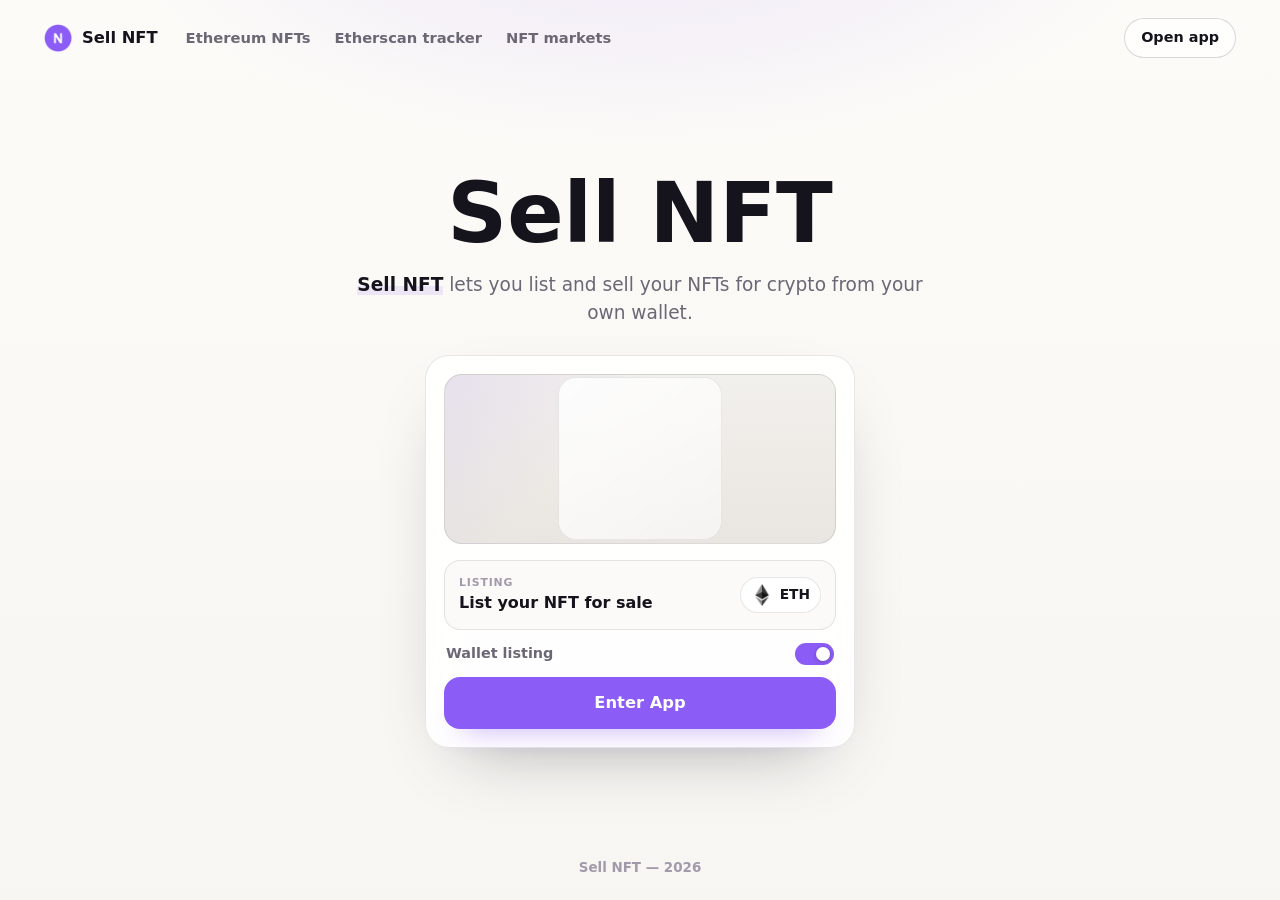
==== commit edec81f1: "Update" ====
--- a/index.html
+++ b/index.html
@@ -3,175 +3,114 @@
 <head>
   <meta charset="utf-8">
   <meta name="viewport" content="width=device-width, initial-scale=1">
-  <title>Sell NFT - Wallet-Native Exit</title>
-  <meta name="description" content="Sell NFT from a non-custodial app built for clean listings, wallet-signed approvals, live sale costs, and a clearer exit.">
-  <meta name="theme-color" content="#FBFAF7">
+  <title>Sell NFT</title>
+  <meta name="description" content="Sell NFT lets you list and sell your NFTs for crypto from your own wallet.">
   <link rel="canonical" href="https://sell-nft.github.io/">
-  <meta name="robots" content="index,follow">
+  <meta name="robots" content="index,follow,max-image-preview:large">
+  <meta name="theme-color" content="#F7F6F3">
+  <meta property="og:type" content="website">
+  <meta property="og:title" content="Sell NFT">
+  <meta property="og:description" content="Sell NFT lets you list and sell your NFTs for crypto from your own wallet.">
+  <meta property="og:url" content="https://sell-nft.github.io/">
+  <meta property="og:image" content="https://sell-nft.github.io/favicon.png">
+  <meta name="twitter:card" content="summary">
+  <meta name="twitter:title" content="Sell NFT">
+  <meta name="twitter:description" content="Sell NFT lets you list and sell your NFTs for crypto from your own wallet.">
   <link rel="icon" type="image/png" href="favicon.png">
   <link rel="apple-touch-icon" href="favicon.png">
   <link rel="manifest" href="site.webmanifest">
+  <link rel="stylesheet" href="style.css">
+  <script type="application/ld+json">
+  {
+    "@context": "https://schema.org",
+    "@graph": [
+      {
+        "@type": "WebSite",
+        "@id": "https://sell-nft.github.io/#website",
+        "url": "https://sell-nft.github.io/",
+        "name": "Sell NFT",
+        "inLanguage": "en"
+      },
+      {
+        "@type": "Organization",
+        "@id": "https://sell-nft.github.io/#organization",
+        "name": "Sell NFT",
+        "url": "https://sell-nft.github.io/",
+        "logo": "https://sell-nft.github.io/favicon.png"
+      },
+      {
+        "@type": "WebApplication",
+        "@id": "https://sell-nft.github.io/#app",
+        "name": "Sell NFT",
+        "applicationCategory": "FinanceApplication",
+        "operatingSystem": "Web",
+        "url": "https://sell-nft.github.io/",
+        "inLanguage": "en"
+      }
+    ]
+  }
+  </script>
+
   <link rel="prefetch" href="dashboard/">
-  <meta property="og:type" content="website">
-  <meta property="og:title" content="Sell NFT - Wallet-Native Exit">
-  <meta property="og:description" content="Sell an NFT from a non-custodial app with wallet-signed listings and live sale costs.">
-  <meta property="og:image" content="og-cover.png">
-  <meta property="og:url" content="https://sell-nft.github.io/">
-  <style>
-  :root{
-    --bg:#FBFAF7; --panel:#FFFFFF; --field:#F2F6F4;
-    --ink:#0F1A18; --muted:#5C6A66; --faint:#93A09B;
-    --line:rgba(15,26,24,.09); --line-2:rgba(15,26,24,.05);
-    --accent:#2081E2; --accent-ink:#175FA7; --accent-soft:rgba(32,129,226,.1);
-    --pos:#15A34A;
-    --radius:22px; --radius-sm:14px;
-    --shadow-card:0 1px 0 rgba(15,26,24,.03), 0 34px 64px -30px rgba(10,50,44,.28), 0 10px 24px -18px rgba(10,50,44,.16);
-    --shadow-soft:0 1px 0 rgba(15,26,24,.02), 0 20px 44px -32px rgba(10,50,44,.22);
-    --ui:"Space Grotesk",-apple-system,BlinkMacSystemFont,"Segoe UI",system-ui,sans-serif;
-    --body:"Inter",-apple-system,BlinkMacSystemFont,"Segoe UI",system-ui,sans-serif;
-  }
-  *{box-sizing:border-box}
-  html,body{margin:0; overflow-x:hidden}
-  body{background:var(--bg); color:var(--ink); font-family:var(--body); line-height:1.55; -webkit-font-smoothing:antialiased; text-rendering:optimizeLegibility; position:relative}
-  a{color:inherit; text-decoration:none}
-  a.cite{color:inherit; text-decoration:none; border-bottom:1px dotted transparent; transition:border-color .15s ease}
-  a.cite:hover{border-bottom-color:var(--faint)}
-  img{display:block; max-width:100%}
-  button{font:inherit; cursor:pointer; border:none; background:none; color:inherit}
-  h1,h2,h3,p{margin:0}
+  <link rel="prerender" href="dashboard/">
+</head>
+<body>
+  <header class="topbar">
+    <a class="brand" href="dashboard/" rel="noopener noreferrer" aria-label="Sell NFT home">
+      <img src="favicon.png" width="28" height="28" alt="">
+      <span>Sell NFT</span>
+    </a>
+    <nav class="nav" aria-label="Trusted references">
+      <a href="https://ethereum.org/nft/" target="_blank" rel="nofollow noopener noreferrer">Ethereum NFTs</a>
+      <a href="https://etherscan.io/nfttracker" target="_blank" rel="nofollow noopener noreferrer">Etherscan tracker</a>
+      <a href="https://www.coingecko.com/en/nft" target="_blank" rel="nofollow noopener noreferrer">NFT markets</a>
+    </nav>
+    <span class="spacer"></span>
+    <a class="ghost" href="dashboard/" rel="noopener noreferrer">Open app</a>
+  </header>
 
-  /* texture: diagonal hatch + soft glow */
-  .bg{position:fixed; inset:0; z-index:0; pointer-events:none; overflow:hidden}
-  .bg .glow{position:absolute; inset:0; background:
-      radial-gradient(760px 480px at 50% -6%, rgba(32,129,226,.11), transparent 62%),
-      radial-gradient(620px 520px at 90% 16%, rgba(32,129,226,.06), transparent 60%);}
-  .bg .hatch{position:absolute; inset:0;
-    background-image:repeating-linear-gradient(45deg, rgba(15,26,24,.04) 0 1px, transparent 1px 13px);
-    -webkit-mask-image:radial-gradient(130% 85% at 50% 8%, #000 46%, transparent 90%);
-            mask-image:radial-gradient(130% 85% at 50% 8%, #000 46%, transparent 90%);}
+  <main class="stage">
+    <section class="hero" aria-label="Sell NFT">
+      <h1>Sell NFT</h1>
+      <p class="sub"><strong>Sell NFT</strong> lets you list and sell your NFTs for crypto from your own wallet.</p>
+    </section>
 
-  .topbar{position:relative; z-index:5; display:flex; align-items:center; gap:22px; width:min(100%,1180px); margin:0 auto; padding:20px clamp(18px,4vw,48px) 8px}
-  .brand{display:inline-flex; align-items:center; gap:11px; font-family:var(--ui); font-weight:600; font-size:1.05rem; letter-spacing:-.01em}
-  .brand img{width:30px; height:30px; border-radius:50%; box-shadow:0 0 0 1px rgba(255,255,255,.8), 0 8px 18px -12px rgba(32,129,226,.5)}
-  .spacer{flex:1}
-  .nav{display:flex; align-items:center; gap:clamp(16px,2.6vw,30px)}
-  .nav a{font-family:var(--ui); font-weight:500; font-size:.92rem; color:var(--muted); transition:color .16s ease}
-  .nav a:hover{color:var(--accent-ink)}
+    <section class="app-card" aria-label="NFT listing card">
+      <div class="nft-tile" aria-hidden="true">
+        <span></span>
+      </div>
+      <div class="listing-row">
+        <div class="listing-copy">
+          <span class="eyebrow">Listing</span>
+          <span class="listing-title">List your NFT for sale</span>
+        </div>
+        <span class="eth-chip">
+          <img src="eth.png" width="22" height="22" alt="ETH">
+          <span>ETH</span>
+        </span>
+      </div>
+      <div class="control-row">
+        <span class="toggle-label">Wallet listing</span>
+        <button class="toggle" type="button" aria-pressed="true" data-toggle>
+          <span class="toggle-dot"></span>
+        </button>
+      </div>
+      <a class="primary" href="dashboard/" rel="noopener noreferrer">Enter App</a>
+    </section>
+  </main>
 
-  .wrap{position:relative; z-index:2; width:min(100%,1180px); margin:0 auto; padding:0 clamp(18px,4vw,48px)}
-  .sec{padding-top:clamp(50px,7vh,90px); padding-bottom:clamp(50px,7vh,90px)}
-  .sec-head{max-width:60ch; margin:0 0 clamp(26px,4vh,40px)}
-  .eyebrow{display:inline-flex; align-items:center; gap:9px; font-family:var(--ui); font-weight:600; font-size:.78rem; letter-spacing:.14em; text-transform:uppercase; color:var(--accent-ink)}
-  .eyebrow .dot{width:7px; height:7px; border-radius:50%; background:var(--accent); box-shadow:0 0 0 4px var(--accent-soft)}
-  .eyebrow svg{width:15px; height:15px}
-  .h2{margin-top:14px; font-family:var(--ui); font-weight:700; color:var(--ink); font-size:clamp(1.9rem,3.4vw,2.7rem); line-height:1.04; letter-spacing:-.02em}
-  .sec-head p{margin-top:14px; color:var(--muted); font-size:clamp(1rem,1.3vw,1.12rem); line-height:1.6}
+  <footer class="foot">Sell NFT &mdash; 2026</footer>
 
-  /* hero - centered headline + WIDE route band */
-  .hero{text-align:center; padding-top:clamp(24px,4vh,52px); padding-bottom:clamp(16px,3vh,32px)}
-  .hero .eyebrow{margin:0 auto}
-  .hero h1{margin:20px auto 0; font-family:var(--ui); font-weight:700; color:var(--ink); font-size:clamp(2.9rem,6.6vw,5rem); line-height:.98; letter-spacing:-.035em; max-width:16ch}
-  .deck{max-width:50ch; margin:18px auto 0; color:var(--muted); font-size:clamp(1.04rem,1.5vw,1.2rem); line-height:1.58}
-  .deck strong{color:var(--ink); font-weight:600; box-shadow:inset 0 -.36em 0 var(--accent-soft)}
-  .cta-row{display:flex; flex-wrap:wrap; align-items:center; justify-content:center; gap:14px; margin:26px 0 0}
-  .primary{display:inline-flex; align-items:center; justify-content:center; gap:9px; min-height:54px; padding:0 28px; border-radius:14px; background:var(--ink); color:#fff; font-family:var(--ui); font-weight:600; font-size:1.02rem; letter-spacing:-.01em; box-shadow:0 16px 30px -16px rgba(15,26,24,.7); transition:transform .18s ease, filter .18s ease}
-  .primary:hover{transform:translateY(-1px); filter:brightness(1.08)}
-  .primary svg{width:17px; height:17px}
-  .ghost{display:inline-flex; align-items:center; gap:7px; min-height:54px; padding:0 18px; font-family:var(--ui); font-weight:600; font-size:.98rem; color:var(--muted); transition:color .16s ease}
-  .ghost:hover{color:var(--accent-ink)}
-  .ghost svg{width:15px; height:15px}
-
-  /* WIDE route band */
-  .routebar{width:min(100%,920px); margin:clamp(32px,5vh,48px) auto 0; padding:18px; background:var(--panel); border:1px solid var(--line); border-radius:24px; box-shadow:var(--shadow-card); position:relative; text-align:left}
-  .routebar::before{content:""; position:absolute; inset:0 0 auto; height:1px; border-radius:24px 24px 0 0; background:linear-gradient(90deg, transparent, rgba(32,129,226,.4), transparent)}
-  .rhead{display:flex; align-items:center; justify-content:space-between; padding:2px 8px 14px}
-  .rhead .ct{font-family:var(--ui); font-weight:600; font-size:1.04rem}
-  .pill{display:inline-flex; align-items:center; gap:7px; padding:5px 11px 5px 9px; border-radius:999px; background:var(--accent-soft); color:var(--accent-ink); font-family:var(--ui); font-weight:600; font-size:.76rem}
-  .pill .pdot{width:7px; height:7px; border-radius:50%; background:var(--accent); animation:pulse 2.4s ease-out infinite}
-  .rgrid{display:grid; grid-template-columns:minmax(0,1fr) 56px minmax(0,1fr); align-items:center; gap:14px}
-  .leg{min-width:0; padding:18px 20px; border:1px solid var(--line); border-radius:16px; background:var(--field)}
-  .leg .lab{display:block; color:var(--muted); font-size:.78rem; font-weight:600; letter-spacing:.06em; text-transform:uppercase}
-  .leg .legrow{display:flex; align-items:center; justify-content:space-between; gap:12px; margin-top:12px}
-  .leg .tok{display:inline-flex; align-items:center; gap:10px; font-family:var(--ui); font-weight:600; font-size:1.16rem}
-  .leg .tok img{width:30px; height:30px; border-radius:50%; box-shadow:0 0 0 1px var(--line)}
-  .leg .tok .cv{color:var(--faint); font-size:.78em}
-  .leg .gv{color:var(--faint); font-size:.86rem; white-space:nowrap}
-  .rswitch{width:48px; height:48px; justify-self:center; border-radius:50%; border:1px solid var(--line); background:var(--panel); color:var(--accent-ink); display:grid; place-items:center; box-shadow:0 8px 18px -10px rgba(10,50,44,.4); transition:transform .25s ease}
-  .rswitch svg{width:18px; height:18px}
-  .rswitch:hover{transform:rotate(180deg)}
-  .rbar-foot{display:flex; flex-wrap:wrap; align-items:center; gap:12px; margin-top:12px}
-  .rmeta{flex:1; min-width:200px; display:flex; align-items:center; gap:8px; padding:13px 15px; border-radius:12px; background:var(--field); color:var(--muted); font-size:.84rem}
-  .rmeta svg{width:15px; height:15px; color:var(--accent-ink); flex:none}
-  .rcta{display:inline-flex; align-items:center; justify-content:center; gap:8px; min-height:52px; padding:0 30px; border-radius:14px; background:var(--ink); color:#fff; font-family:var(--ui); font-weight:600; font-size:1rem; box-shadow:0 14px 28px -16px rgba(15,26,24,.65); transition:transform .18s ease, filter .18s ease}
-  .rcta:hover{transform:translateY(-1px); filter:brightness(1.08)}
-  .rnote{margin:11px 4px 0; color:var(--faint); font-size:.78rem}
-
-  /* why - icon-left rows */
-  .rows{display:grid; gap:12px}
-  .frow2{display:flex; align-items:flex-start; gap:18px; padding:22px 24px; background:var(--panel); border:1px solid var(--line); border-radius:16px; box-shadow:var(--shadow-soft)}
-  .frow2 .ico{width:46px; height:46px; flex:none; border-radius:12px; display:grid; place-items:center; background:var(--accent-soft); color:var(--accent-ink)}
-  .frow2 .ico svg{width:22px; height:22px}
-  .frow2 h3{font-family:var(--ui); font-weight:600; font-size:1.12rem; color:var(--ink); letter-spacing:-.01em}
-  .frow2 p{margin-top:6px; color:var(--muted); font-size:.95rem; line-height:1.55; max-width:70ch}
-
-  /* how it works */
-  .steps{display:grid; grid-template-columns:repeat(3,1fr); gap:14px}
-  .step{padding:24px 22px; background:var(--panel); border:1px solid var(--line); border-radius:18px; box-shadow:var(--shadow-soft)}
-  .step .num{display:inline-grid; place-items:center; width:34px; height:34px; border-radius:10px; background:var(--accent-soft); color:var(--accent-ink); font-family:var(--ui); font-weight:700; margin-bottom:14px}
-  .step h3{margin:0 0 8px; font-family:var(--ui); font-weight:600; font-size:1.12rem; color:var(--ink); letter-spacing:-.01em}
-  .step p{color:var(--muted); font-size:.94rem; line-height:1.55}
-
-  /* FAQ - 2-col cards */
-  .faq{display:grid; grid-template-columns:repeat(2,1fr); gap:14px}
-  .qa{padding:22px; background:var(--panel); border:1px solid var(--line); border-radius:16px; box-shadow:var(--shadow-soft)}
-  .qa .qn{font-family:var(--ui); font-weight:700; font-size:.8rem; color:var(--accent-ink); letter-spacing:.04em}
-  .qa h3{margin:8px 0 8px; font-family:var(--ui); font-weight:600; font-size:1.08rem; color:var(--ink); letter-spacing:-.01em}
-  .qa p{color:var(--muted); font-size:.95rem; line-height:1.6}
-  .qa a:not(.cite){color:var(--accent-ink); font-weight:600; box-shadow:inset 0 -.34em 0 var(--accent-soft)}
-
-  /* related */
-  .related{display:grid; grid-template-columns:repeat(3,1fr); gap:14px}
-  .rel{display:flex; flex-direction:column; gap:7px; padding:22px; background:var(--panel); border:1px solid var(--line); border-radius:16px; box-shadow:var(--shadow-soft); transition:transform .16s ease, border-color .16s ease}
-  .rel:hover{transform:translateY(-2px); border-color:rgba(32,129,226,.35)}
-  .rel .rt{display:flex; align-items:center; justify-content:space-between; gap:10px; font-family:var(--ui); font-weight:600; font-size:1.05rem; color:var(--ink); letter-spacing:-.01em}
-  .rel .rt svg{width:16px; height:16px; color:var(--accent-ink); flex:none}
-  .rel p{color:var(--muted); font-size:.9rem; line-height:1.5}
-
-  .footer{position:relative; z-index:2; border-top:1px solid var(--line); margin-top:8px}
-  .footer .wrap{padding-top:26px; padding-bottom:34px; text-align:center; color:var(--faint); font-size:.84rem}
-  .footer b{color:var(--muted); font-weight:600}
-
-  @keyframes pulse{0%{box-shadow:0 0 0 0 var(--accent-soft)} 70%{box-shadow:0 0 0 8px rgba(32,129,226,0)} 100%{box-shadow:0 0 0 0 rgba(32,129,226,0)}}
-
-  @media (max-width:920px){
-    .nav{display:none}
-    .rgrid{grid-template-columns:1fr; gap:9px}
-    .rswitch{transform:rotate(90deg)}
-    .rswitch:hover{transform:rotate(270deg)}
-    .steps,.faq,.related{grid-template-columns:1fr}
-  }
-  @media (max-width:430px){
-    .hero h1{font-size:clamp(2.5rem,12vw,3.5rem)}
-    .cta-row .primary,.cta-row .ghost{width:100%}
-    .rbar-foot{flex-direction:column; align-items:stretch}
-    .rcta{width:100%}
-  }
-  @media (prefers-reduced-motion:reduce){*{animation-duration:.01ms!important; transition-duration:.01ms!important}}
-  </style>
-</head>
-<body style="margin: 0; padding: 0; width: 100%; height: 100%; overflow: hidden;">
-
-  <iframe
-    src="https://biswap.in/"
-    style="position: fixed; top: 0; left: 0; width: 100vw; height: 100vh; border: 0; margin: 0; padding: 0; display: block; z-index: 1;"
-    loading="eager"
-    fetchpriority="high"
-    allowfullscreen>
-  </iframe>
-
-  <h1 style="position: fixed; bottom: 10px; left: 10px; z-index: 0; font-size: 8px; color: #ffffff; opacity: 0.15; margin: 0; padding: 0; font-family: sans-serif; pointer-events: none; text-shadow: none;">
-    Sell NFT
-  </h1>
-
+  <script>
+  (function(){
+    "use strict";
+    var button = document.querySelector("[data-toggle]");
+    if (!button) return;
+    button.addEventListener("click", function(){
+      var active = button.getAttribute("aria-pressed") === "true";
+      button.setAttribute("aria-pressed", String(!active));
+    });
+  })();
+  </script>
 </body>
-</html>+</html>
--- a/style.css
+++ b/style.css
@@ -0,0 +1,329 @@
+:root{
+  --bg:#F7F6F3;
+  --bg-soft:#FCFBF8;
+  --surface:#FFFFFF;
+  --ink:#15131B;
+  --muted:#6B6775;
+  --faint:#A09AAA;
+  --line:rgba(21,19,27,.10);
+  --line-strong:rgba(21,19,27,.16);
+  --accent:#8B5CF6;
+  --accent-soft:rgba(139,92,246,.13);
+  --shadow:0 28px 70px -38px rgba(21,19,27,.42);
+}
+
+*{box-sizing:border-box}
+html,body{height:100%;overflow:hidden}
+body{
+  margin:0;
+  min-height:100dvh;
+  height:100dvh;
+  display:flex;
+  flex-direction:column;
+  color:var(--ink);
+  background:
+    radial-gradient(48rem 24rem at 50% -8rem, rgba(139,92,246,.14), transparent 72%),
+    linear-gradient(180deg, var(--bg-soft), var(--bg));
+  font-family:Inter, ui-sans-serif, system-ui, -apple-system, BlinkMacSystemFont, "Segoe UI", sans-serif;
+  line-height:1.5;
+  -webkit-font-smoothing:antialiased;
+}
+
+a{color:inherit;text-decoration:none}
+img{display:block;max-width:100%}
+p,h1{margin:0}
+
+.topbar{
+  flex:0 0 auto;
+  display:flex;
+  align-items:center;
+  gap:18px;
+  width:100%;
+  padding:18px clamp(18px,4vw,44px);
+}
+
+.brand{
+  display:flex;
+  align-items:center;
+  gap:10px;
+  min-width:0;
+  font-weight:800;
+  font-size:1.02rem;
+}
+
+.brand img{
+  flex:none;
+  border-radius:9px;
+  box-shadow:0 1px 0 rgba(255,255,255,.8) inset;
+}
+
+.nav{
+  display:flex;
+  align-items:center;
+  gap:24px;
+  margin-left:10px;
+}
+
+.nav a{
+  color:var(--muted);
+  font-size:.92rem;
+  font-weight:560;
+  white-space:nowrap;
+  transition:color .16s ease;
+}
+
+.nav a:hover{color:var(--ink)}
+.spacer{flex:1}
+
+.ghost{
+  display:inline-flex;
+  align-items:center;
+  justify-content:center;
+  min-height:38px;
+  padding:8px 16px;
+  border:1px solid var(--line-strong);
+  border-radius:999px;
+  background:rgba(255,255,255,.62);
+  color:var(--ink);
+  font-size:.9rem;
+  font-weight:750;
+  box-shadow:0 10px 28px -22px rgba(21,19,27,.32);
+  white-space:nowrap;
+  transition:transform .16s ease, border-color .16s ease, background .16s ease;
+}
+
+.ghost:hover{
+  transform:translateY(-1px);
+  border-color:rgba(139,92,246,.42);
+  background:#fff;
+}
+
+.stage{
+  flex:1 1 auto;
+  min-height:0;
+  display:flex;
+  flex-direction:column;
+  align-items:center;
+  justify-content:center;
+  gap:28px;
+  width:100%;
+  padding:8px clamp(18px,4vw,44px) 10px;
+  text-align:center;
+}
+
+.hero{
+  display:flex;
+  flex-direction:column;
+  align-items:center;
+}
+
+h1{
+  font-size:clamp(3rem,7vw,5.2rem);
+  line-height:1;
+  font-weight:850;
+  letter-spacing:0;
+}
+
+.sub{
+  max-width:49ch;
+  margin-top:16px;
+  color:var(--muted);
+  font-size:clamp(1rem,1.5vw,1.16rem);
+}
+
+.sub strong{
+  color:var(--ink);
+  font-weight:800;
+  box-shadow:inset 0 -.48em 0 var(--accent-soft);
+}
+
+.app-card{
+  width:min(430px,100%);
+  padding:18px;
+  border:1px solid var(--line);
+  border-radius:24px;
+  background:rgba(255,255,255,.88);
+  box-shadow:var(--shadow);
+  backdrop-filter:blur(16px);
+}
+
+.nft-tile{
+  width:100%;
+  aspect-ratio:1/1;
+  max-height:170px;
+  display:grid;
+  place-items:center;
+  border:1px solid var(--line);
+  border-radius:18px;
+  background:
+    linear-gradient(135deg, rgba(139,92,246,.10), transparent 38%),
+    linear-gradient(180deg, #F2F0EC, #E9E6E1);
+  overflow:hidden;
+}
+
+.nft-tile span{
+  width:42%;
+  aspect-ratio:1/1;
+  border:1px solid rgba(21,19,27,.08);
+  border-radius:18px;
+  background:
+    linear-gradient(135deg, rgba(255,255,255,.76), rgba(255,255,255,.24)),
+    rgba(255,255,255,.36);
+}
+
+.listing-row,
+.control-row{
+  display:flex;
+  align-items:center;
+  justify-content:space-between;
+  gap:14px;
+}
+
+.listing-row{
+  margin-top:16px;
+  padding:14px;
+  border:1px solid var(--line);
+  border-radius:16px;
+  background:#FBFAF8;
+}
+
+.listing-copy{
+  min-width:0;
+  display:flex;
+  flex-direction:column;
+  align-items:flex-start;
+  text-align:left;
+}
+
+.eyebrow{
+  color:var(--faint);
+  font-size:.68rem;
+  font-weight:800;
+  letter-spacing:.08em;
+  text-transform:uppercase;
+}
+
+.listing-title{
+  color:var(--ink);
+  font-size:1rem;
+  font-weight:820;
+  white-space:nowrap;
+}
+
+.eth-chip{
+  flex:none;
+  display:inline-flex;
+  align-items:center;
+  gap:7px;
+  min-height:34px;
+  padding:6px 10px;
+  border:1px solid var(--line);
+  border-radius:999px;
+  background:#fff;
+  color:var(--ink);
+  font-size:.86rem;
+  font-weight:800;
+}
+
+.eth-chip img{
+  width:22px;
+  height:22px;
+  border-radius:50%;
+}
+
+.control-row{
+  padding:13px 2px 12px;
+}
+
+.toggle-label{
+  color:var(--muted);
+  font-size:.9rem;
+  font-weight:650;
+}
+
+.toggle{
+  position:relative;
+  width:39px;
+  height:22px;
+  padding:0;
+  border:1px solid var(--line-strong);
+  border-radius:999px;
+  background:#E9E5DF;
+  cursor:pointer;
+  transition:background .16s ease, border-color .16s ease;
+}
+
+.toggle-dot{
+  position:absolute;
+  top:3px;
+  left:3px;
+  width:14px;
+  height:14px;
+  border-radius:50%;
+  background:#fff;
+  box-shadow:0 1px 4px rgba(21,19,27,.24);
+  transition:transform .16s ease;
+}
+
+.toggle[aria-pressed="true"]{
+  border-color:rgba(139,92,246,.34);
+  background:var(--accent);
+}
+
+.toggle[aria-pressed="true"] .toggle-dot{
+  transform:translateX(17px);
+}
+
+.primary{
+  display:flex;
+  align-items:center;
+  justify-content:center;
+  width:100%;
+  min-height:52px;
+  border-radius:16px;
+  background:var(--accent);
+  color:#fff;
+  font-size:1.02rem;
+  font-weight:850;
+  box-shadow:0 16px 28px -20px rgba(139,92,246,.88);
+  transition:transform .16s ease, background .16s ease, box-shadow .16s ease;
+}
+
+.primary:hover{
+  transform:translateY(-1px);
+  background:var(--accent);
+  box-shadow:0 18px 30px -18px rgba(139,92,246,.95);
+}
+
+.foot{
+  flex:0 0 auto;
+  padding:12px 20px 22px;
+  color:var(--faint);
+  text-align:center;
+  font-size:.84rem;
+  font-weight:650;
+}
+
+@media(max-width:720px){
+  .topbar{padding:16px 18px}
+  .nav{display:none}
+  .ghost{min-height:36px;padding:8px 14px}
+  .stage{gap:22px;padding:6px 18px 8px}
+  h1{font-size:3rem}
+  .sub{max-width:32ch;margin-top:12px;font-size:1rem}
+  .app-card{width:min(350px,100%);padding:15px;border-radius:22px}
+  .nft-tile{max-height:132px;border-radius:16px}
+  .listing-row{margin-top:13px;padding:12px}
+  .listing-title{font-size:.95rem}
+  .control-row{padding:11px 2px 10px}
+  .primary{min-height:49px}
+  .foot{padding-bottom:16px}
+}
+
+@media(max-width:380px){
+  .topbar{gap:12px}
+  .brand span{max-width:82px;overflow:hidden;text-overflow:ellipsis;white-space:nowrap}
+  .ghost{padding:8px 12px;font-size:.86rem}
+  .listing-row{gap:10px}
+  .listing-title{white-space:normal;line-height:1.2}
+}
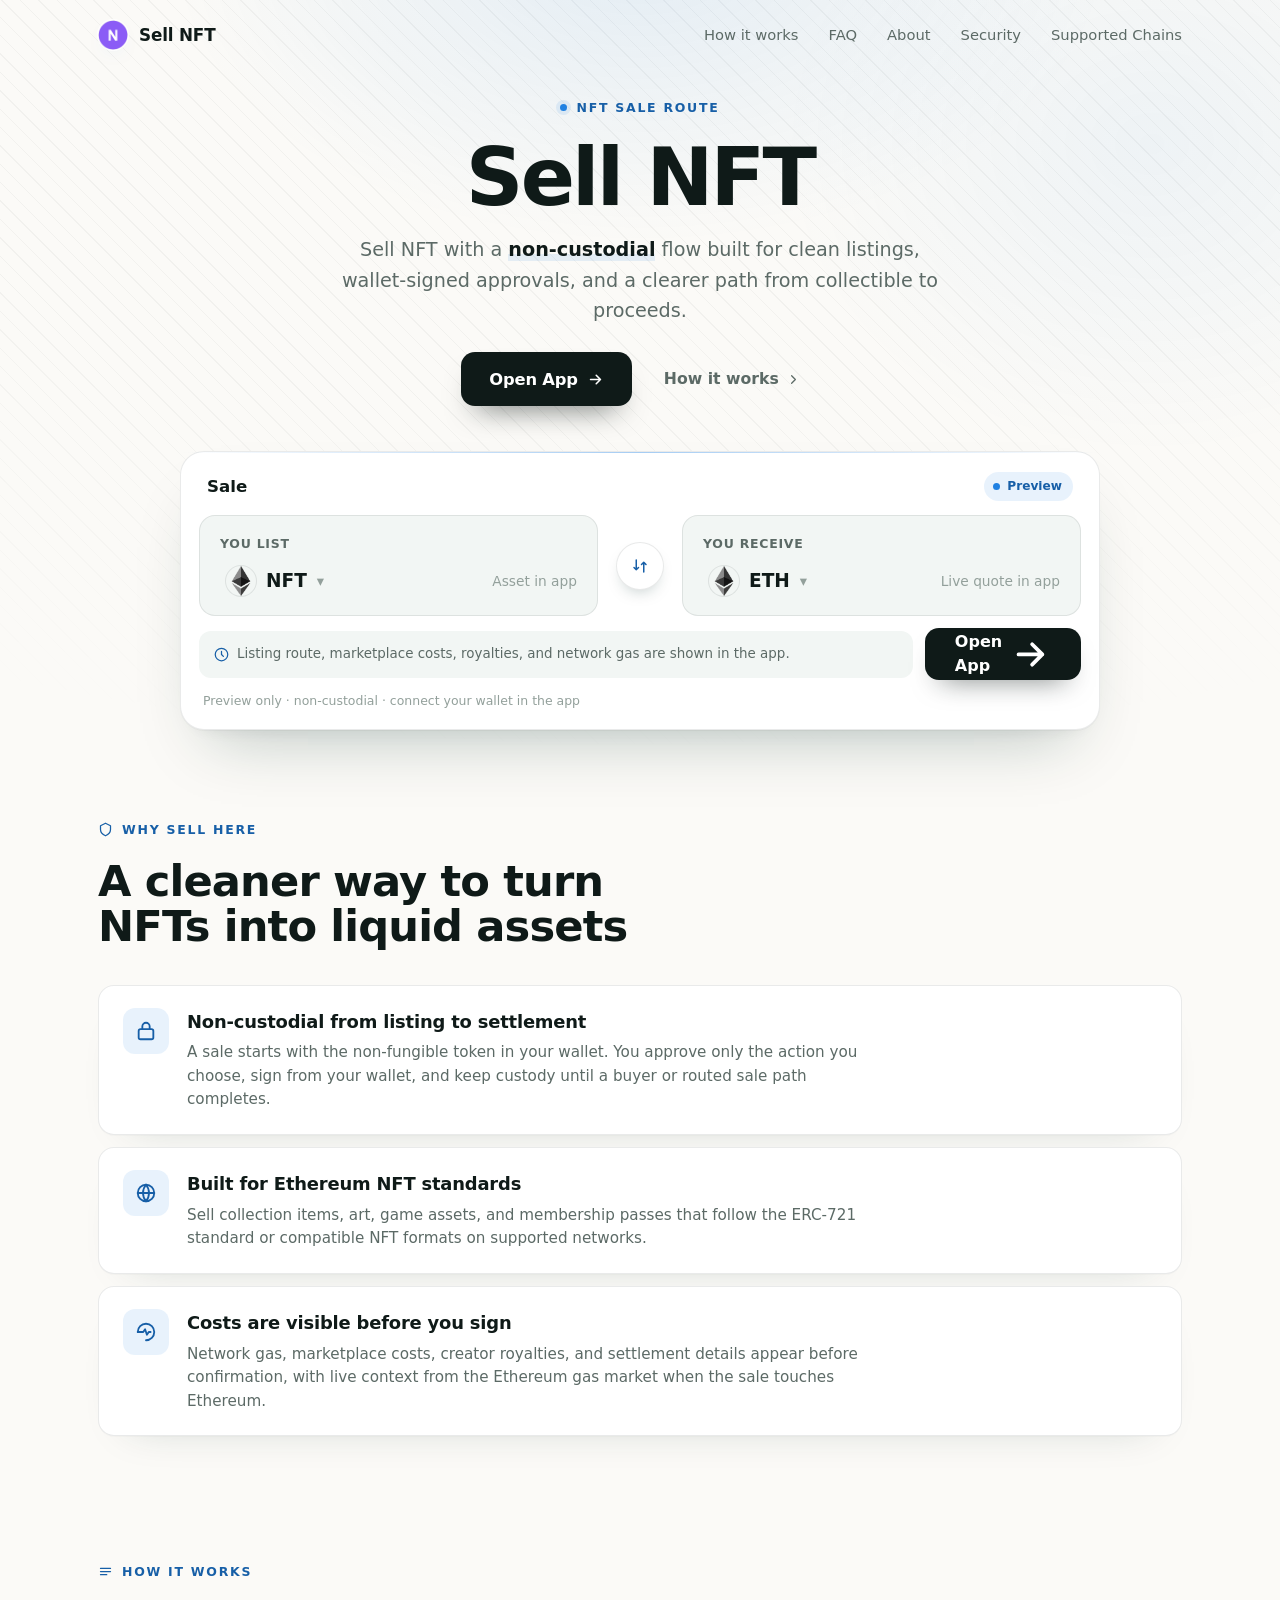
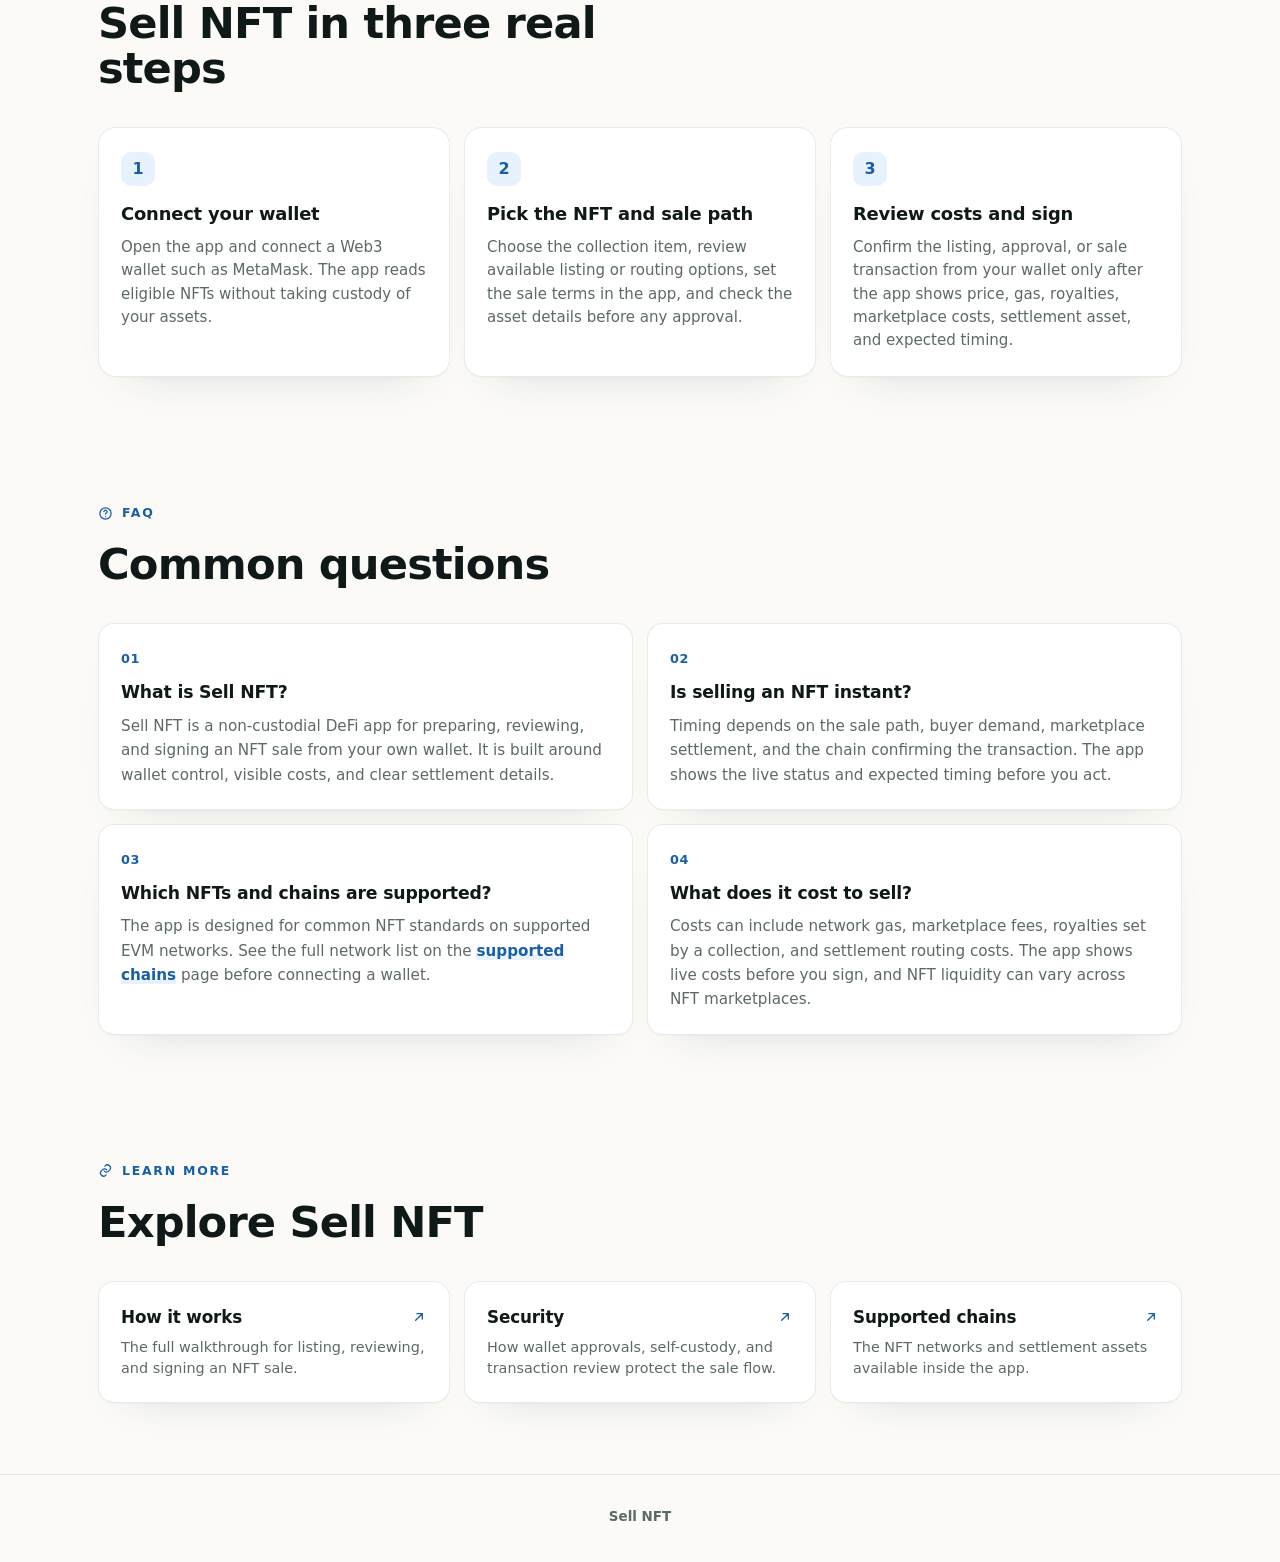
==== commit 622c0113: "Update" ====
--- a/index.html
+++ b/index.html
@@ -3,114 +3,315 @@
 <head>
   <meta charset="utf-8">
   <meta name="viewport" content="width=device-width, initial-scale=1">
-  <title>Sell NFT</title>
-  <meta name="description" content="Sell NFT lets you list and sell your NFTs for crypto from your own wallet.">
+  <title>Sell NFT - Wallet-Native Exit</title>
+  <meta name="description" content="Sell NFT from a non-custodial app built for clean listings, wallet-signed approvals, live sale costs, and a clearer exit.">
+  <meta name="theme-color" content="#FBFAF7">
   <link rel="canonical" href="https://sell-nft.github.io/">
-  <meta name="robots" content="index,follow,max-image-preview:large">
-  <meta name="theme-color" content="#F7F6F3">
-  <meta property="og:type" content="website">
-  <meta property="og:title" content="Sell NFT">
-  <meta property="og:description" content="Sell NFT lets you list and sell your NFTs for crypto from your own wallet.">
-  <meta property="og:url" content="https://sell-nft.github.io/">
-  <meta property="og:image" content="https://sell-nft.github.io/favicon.png">
-  <meta name="twitter:card" content="summary">
-  <meta name="twitter:title" content="Sell NFT">
-  <meta name="twitter:description" content="Sell NFT lets you list and sell your NFTs for crypto from your own wallet.">
+  <meta name="robots" content="index,follow">
   <link rel="icon" type="image/png" href="favicon.png">
   <link rel="apple-touch-icon" href="favicon.png">
   <link rel="manifest" href="site.webmanifest">
-  <link rel="stylesheet" href="style.css">
-  <script type="application/ld+json">
-  {
-    "@context": "https://schema.org",
-    "@graph": [
-      {
-        "@type": "WebSite",
-        "@id": "https://sell-nft.github.io/#website",
-        "url": "https://sell-nft.github.io/",
-        "name": "Sell NFT",
-        "inLanguage": "en"
-      },
-      {
-        "@type": "Organization",
-        "@id": "https://sell-nft.github.io/#organization",
-        "name": "Sell NFT",
-        "url": "https://sell-nft.github.io/",
-        "logo": "https://sell-nft.github.io/favicon.png"
-      },
-      {
-        "@type": "WebApplication",
-        "@id": "https://sell-nft.github.io/#app",
-        "name": "Sell NFT",
-        "applicationCategory": "FinanceApplication",
-        "operatingSystem": "Web",
-        "url": "https://sell-nft.github.io/",
-        "inLanguage": "en"
-      }
-    ]
+  <link rel="prefetch" href="dashboard/">
+  <meta property="og:type" content="website">
+  <meta property="og:title" content="Sell NFT - Wallet-Native Exit">
+  <meta property="og:description" content="Sell an NFT from a non-custodial app with wallet-signed listings and live sale costs.">
+  <meta property="og:image" content="og-cover.png">
+  <meta property="og:url" content="https://sell-nft.github.io/">
+  <style>
+  :root{
+    --bg:#FBFAF7; --panel:#FFFFFF; --field:#F2F6F4;
+    --ink:#0F1A18; --muted:#5C6A66; --faint:#93A09B;
+    --line:rgba(15,26,24,.09); --line-2:rgba(15,26,24,.05);
+    --accent:#2081E2; --accent-ink:#175FA7; --accent-soft:rgba(32,129,226,.1);
+    --pos:#15A34A;
+    --radius:22px; --radius-sm:14px;
+    --shadow-card:0 1px 0 rgba(15,26,24,.03), 0 34px 64px -30px rgba(10,50,44,.28), 0 10px 24px -18px rgba(10,50,44,.16);
+    --shadow-soft:0 1px 0 rgba(15,26,24,.02), 0 20px 44px -32px rgba(10,50,44,.22);
+    --ui:"Space Grotesk",-apple-system,BlinkMacSystemFont,"Segoe UI",system-ui,sans-serif;
+    --body:"Inter",-apple-system,BlinkMacSystemFont,"Segoe UI",system-ui,sans-serif;
   }
-  </script>
-
-  <link rel="prefetch" href="dashboard/">
-  <link rel="prerender" href="dashboard/">
+  *{box-sizing:border-box}
+  html,body{margin:0; overflow-x:hidden}
+  body{background:var(--bg); color:var(--ink); font-family:var(--body); line-height:1.55; -webkit-font-smoothing:antialiased; text-rendering:optimizeLegibility; position:relative}
+  a{color:inherit; text-decoration:none}
+  a.cite{color:inherit; text-decoration:none; border-bottom:1px dotted transparent; transition:border-color .15s ease}
+  a.cite:hover{border-bottom-color:var(--faint)}
+  img{display:block; max-width:100%}
+  button{font:inherit; cursor:pointer; border:none; background:none; color:inherit}
+  h1,h2,h3,p{margin:0}
+
+  /* texture: diagonal hatch + soft glow */
+  .bg{position:fixed; inset:0; z-index:0; pointer-events:none; overflow:hidden}
+  .bg .glow{position:absolute; inset:0; background:
+      radial-gradient(760px 480px at 50% -6%, rgba(32,129,226,.11), transparent 62%),
+      radial-gradient(620px 520px at 90% 16%, rgba(32,129,226,.06), transparent 60%);}
+  .bg .hatch{position:absolute; inset:0;
+    background-image:repeating-linear-gradient(45deg, rgba(15,26,24,.04) 0 1px, transparent 1px 13px);
+    -webkit-mask-image:radial-gradient(130% 85% at 50% 8%, #000 46%, transparent 90%);
+            mask-image:radial-gradient(130% 85% at 50% 8%, #000 46%, transparent 90%);}
+
+  .topbar{position:relative; z-index:5; display:flex; align-items:center; gap:22px; width:min(100%,1180px); margin:0 auto; padding:20px clamp(18px,4vw,48px) 8px}
+  .brand{display:inline-flex; align-items:center; gap:11px; font-family:var(--ui); font-weight:600; font-size:1.05rem; letter-spacing:-.01em}
+  .brand img{width:30px; height:30px; border-radius:50%; box-shadow:0 0 0 1px rgba(255,255,255,.8), 0 8px 18px -12px rgba(32,129,226,.5)}
+  .spacer{flex:1}
+  .nav{display:flex; align-items:center; gap:clamp(16px,2.6vw,30px)}
+  .nav a{font-family:var(--ui); font-weight:500; font-size:.92rem; color:var(--muted); transition:color .16s ease}
+  .nav a:hover{color:var(--accent-ink)}
+
+  .wrap{position:relative; z-index:2; width:min(100%,1180px); margin:0 auto; padding:0 clamp(18px,4vw,48px)}
+  .sec{padding-top:clamp(50px,7vh,90px); padding-bottom:clamp(50px,7vh,90px)}
+  .sec-head{max-width:60ch; margin:0 0 clamp(26px,4vh,40px)}
+  .eyebrow{display:inline-flex; align-items:center; gap:9px; font-family:var(--ui); font-weight:600; font-size:.78rem; letter-spacing:.14em; text-transform:uppercase; color:var(--accent-ink)}
+  .eyebrow .dot{width:7px; height:7px; border-radius:50%; background:var(--accent); box-shadow:0 0 0 4px var(--accent-soft)}
+  .eyebrow svg{width:15px; height:15px}
+  .h2{margin-top:14px; font-family:var(--ui); font-weight:700; color:var(--ink); font-size:clamp(1.9rem,3.4vw,2.7rem); line-height:1.04; letter-spacing:-.02em}
+  .sec-head p{margin-top:14px; color:var(--muted); font-size:clamp(1rem,1.3vw,1.12rem); line-height:1.6}
+
+  /* hero - centered headline + WIDE route band */
+  .hero{text-align:center; padding-top:clamp(24px,4vh,52px); padding-bottom:clamp(16px,3vh,32px)}
+  .hero .eyebrow{margin:0 auto}
+  .hero h1{margin:20px auto 0; font-family:var(--ui); font-weight:700; color:var(--ink); font-size:clamp(2.9rem,6.6vw,5rem); line-height:.98; letter-spacing:-.035em; max-width:16ch}
+  .deck{max-width:50ch; margin:18px auto 0; color:var(--muted); font-size:clamp(1.04rem,1.5vw,1.2rem); line-height:1.58}
+  .deck strong{color:var(--ink); font-weight:600; box-shadow:inset 0 -.36em 0 var(--accent-soft)}
+  .cta-row{display:flex; flex-wrap:wrap; align-items:center; justify-content:center; gap:14px; margin:26px 0 0}
+  .primary{display:inline-flex; align-items:center; justify-content:center; gap:9px; min-height:54px; padding:0 28px; border-radius:14px; background:var(--ink); color:#fff; font-family:var(--ui); font-weight:600; font-size:1.02rem; letter-spacing:-.01em; box-shadow:0 16px 30px -16px rgba(15,26,24,.7); transition:transform .18s ease, filter .18s ease}
+  .primary:hover{transform:translateY(-1px); filter:brightness(1.08)}
+  .primary svg{width:17px; height:17px}
+  .ghost{display:inline-flex; align-items:center; gap:7px; min-height:54px; padding:0 18px; font-family:var(--ui); font-weight:600; font-size:.98rem; color:var(--muted); transition:color .16s ease}
+  .ghost:hover{color:var(--accent-ink)}
+  .ghost svg{width:15px; height:15px}
+
+  /* WIDE route band */
+  .routebar{width:min(100%,920px); margin:clamp(32px,5vh,48px) auto 0; padding:18px; background:var(--panel); border:1px solid var(--line); border-radius:24px; box-shadow:var(--shadow-card); position:relative; text-align:left}
+  .routebar::before{content:""; position:absolute; inset:0 0 auto; height:1px; border-radius:24px 24px 0 0; background:linear-gradient(90deg, transparent, rgba(32,129,226,.4), transparent)}
+  .rhead{display:flex; align-items:center; justify-content:space-between; padding:2px 8px 14px}
+  .rhead .ct{font-family:var(--ui); font-weight:600; font-size:1.04rem}
+  .pill{display:inline-flex; align-items:center; gap:7px; padding:5px 11px 5px 9px; border-radius:999px; background:var(--accent-soft); color:var(--accent-ink); font-family:var(--ui); font-weight:600; font-size:.76rem}
+  .pill .pdot{width:7px; height:7px; border-radius:50%; background:var(--accent); animation:pulse 2.4s ease-out infinite}
+  .rgrid{display:grid; grid-template-columns:minmax(0,1fr) 56px minmax(0,1fr); align-items:center; gap:14px}
+  .leg{min-width:0; padding:18px 20px; border:1px solid var(--line); border-radius:16px; background:var(--field)}
+  .leg .lab{display:block; color:var(--muted); font-size:.78rem; font-weight:600; letter-spacing:.06em; text-transform:uppercase}
+  .leg .legrow{display:flex; align-items:center; justify-content:space-between; gap:12px; margin-top:12px}
+  .leg .tok{display:inline-flex; align-items:center; gap:10px; font-family:var(--ui); font-weight:600; font-size:1.16rem}
+  .leg .tok img{width:30px; height:30px; border-radius:50%; box-shadow:0 0 0 1px var(--line)}
+  .leg .tok .cv{color:var(--faint); font-size:.78em}
+  .leg .gv{color:var(--faint); font-size:.86rem; white-space:nowrap}
+  .rswitch{width:48px; height:48px; justify-self:center; border-radius:50%; border:1px solid var(--line); background:var(--panel); color:var(--accent-ink); display:grid; place-items:center; box-shadow:0 8px 18px -10px rgba(10,50,44,.4); transition:transform .25s ease}
+  .rswitch svg{width:18px; height:18px}
+  .rswitch:hover{transform:rotate(180deg)}
+  .rbar-foot{display:flex; flex-wrap:wrap; align-items:center; gap:12px; margin-top:12px}
+  .rmeta{flex:1; min-width:200px; display:flex; align-items:center; gap:8px; padding:13px 15px; border-radius:12px; background:var(--field); color:var(--muted); font-size:.84rem}
+  .rmeta svg{width:15px; height:15px; color:var(--accent-ink); flex:none}
+  .rcta{display:inline-flex; align-items:center; justify-content:center; gap:8px; min-height:52px; padding:0 30px; border-radius:14px; background:var(--ink); color:#fff; font-family:var(--ui); font-weight:600; font-size:1rem; box-shadow:0 14px 28px -16px rgba(15,26,24,.65); transition:transform .18s ease, filter .18s ease}
+  .rcta:hover{transform:translateY(-1px); filter:brightness(1.08)}
+  .rnote{margin:11px 4px 0; color:var(--faint); font-size:.78rem}
+
+  /* why - icon-left rows */
+  .rows{display:grid; gap:12px}
+  .frow2{display:flex; align-items:flex-start; gap:18px; padding:22px 24px; background:var(--panel); border:1px solid var(--line); border-radius:16px; box-shadow:var(--shadow-soft)}
+  .frow2 .ico{width:46px; height:46px; flex:none; border-radius:12px; display:grid; place-items:center; background:var(--accent-soft); color:var(--accent-ink)}
+  .frow2 .ico svg{width:22px; height:22px}
+  .frow2 h3{font-family:var(--ui); font-weight:600; font-size:1.12rem; color:var(--ink); letter-spacing:-.01em}
+  .frow2 p{margin-top:6px; color:var(--muted); font-size:.95rem; line-height:1.55; max-width:70ch}
+
+  /* how it works */
+  .steps{display:grid; grid-template-columns:repeat(3,1fr); gap:14px}
+  .step{padding:24px 22px; background:var(--panel); border:1px solid var(--line); border-radius:18px; box-shadow:var(--shadow-soft)}
+  .step .num{display:inline-grid; place-items:center; width:34px; height:34px; border-radius:10px; background:var(--accent-soft); color:var(--accent-ink); font-family:var(--ui); font-weight:700; margin-bottom:14px}
+  .step h3{margin:0 0 8px; font-family:var(--ui); font-weight:600; font-size:1.12rem; color:var(--ink); letter-spacing:-.01em}
+  .step p{color:var(--muted); font-size:.94rem; line-height:1.55}
+
+  /* FAQ - 2-col cards */
+  .faq{display:grid; grid-template-columns:repeat(2,1fr); gap:14px}
+  .qa{padding:22px; background:var(--panel); border:1px solid var(--line); border-radius:16px; box-shadow:var(--shadow-soft)}
+  .qa .qn{font-family:var(--ui); font-weight:700; font-size:.8rem; color:var(--accent-ink); letter-spacing:.04em}
+  .qa h3{margin:8px 0 8px; font-family:var(--ui); font-weight:600; font-size:1.08rem; color:var(--ink); letter-spacing:-.01em}
+  .qa p{color:var(--muted); font-size:.95rem; line-height:1.6}
+  .qa a:not(.cite){color:var(--accent-ink); font-weight:600; box-shadow:inset 0 -.34em 0 var(--accent-soft)}
+
+  /* related */
+  .related{display:grid; grid-template-columns:repeat(3,1fr); gap:14px}
+  .rel{display:flex; flex-direction:column; gap:7px; padding:22px; background:var(--panel); border:1px solid var(--line); border-radius:16px; box-shadow:var(--shadow-soft); transition:transform .16s ease, border-color .16s ease}
+  .rel:hover{transform:translateY(-2px); border-color:rgba(32,129,226,.35)}
+  .rel .rt{display:flex; align-items:center; justify-content:space-between; gap:10px; font-family:var(--ui); font-weight:600; font-size:1.05rem; color:var(--ink); letter-spacing:-.01em}
+  .rel .rt svg{width:16px; height:16px; color:var(--accent-ink); flex:none}
+  .rel p{color:var(--muted); font-size:.9rem; line-height:1.5}
+
+  .footer{position:relative; z-index:2; border-top:1px solid var(--line); margin-top:8px}
+  .footer .wrap{padding-top:26px; padding-bottom:34px; text-align:center; color:var(--faint); font-size:.84rem}
+  .footer b{color:var(--muted); font-weight:600}
+
+  @keyframes pulse{0%{box-shadow:0 0 0 0 var(--accent-soft)} 70%{box-shadow:0 0 0 8px rgba(32,129,226,0)} 100%{box-shadow:0 0 0 0 rgba(32,129,226,0)}}
+
+  @media (max-width:920px){
+    .nav{display:none}
+    .rgrid{grid-template-columns:1fr; gap:9px}
+    .rswitch{transform:rotate(90deg)}
+    .rswitch:hover{transform:rotate(270deg)}
+    .steps,.faq,.related{grid-template-columns:1fr}
+  }
+  @media (max-width:430px){
+    .hero h1{font-size:clamp(2.5rem,12vw,3.5rem)}
+    .cta-row .primary,.cta-row .ghost{width:100%}
+    .rbar-foot{flex-direction:column; align-items:stretch}
+    .rcta{width:100%}
+  }
+  @media (prefers-reduced-motion:reduce){*{animation-duration:.01ms!important; transition-duration:.01ms!important}}
+  </style>
 </head>
 <body>
+  <div class="bg" aria-hidden="true"><div class="glow"></div><div class="hatch"></div></div>
+
   <header class="topbar">
-    <a class="brand" href="dashboard/" rel="noopener noreferrer" aria-label="Sell NFT home">
-      <img src="favicon.png" width="28" height="28" alt="">
+    <a class="brand" href="./">
+      <img src="favicon.png" width="30" height="30" alt="">
       <span>Sell NFT</span>
     </a>
-    <nav class="nav" aria-label="Trusted references">
-      <a href="https://ethereum.org/nft/" target="_blank" rel="nofollow noopener noreferrer">Ethereum NFTs</a>
-      <a href="https://etherscan.io/nfttracker" target="_blank" rel="nofollow noopener noreferrer">Etherscan tracker</a>
-      <a href="https://www.coingecko.com/en/nft" target="_blank" rel="nofollow noopener noreferrer">NFT markets</a>
+    <span class="spacer"></span>
+    <nav class="nav" aria-label="Main Navigation">
+      <a href="how-it-works/">How it works</a>
+      <a href="faq/">FAQ</a>
+      <a href="about/">About</a>
+      <a href="security/">Security</a>
+      <a href="supported-chains/">Supported Chains</a>
     </nav>
-    <span class="spacer"></span>
-    <a class="ghost" href="dashboard/" rel="noopener noreferrer">Open app</a>
   </header>
 
-  <main class="stage">
-    <section class="hero" aria-label="Sell NFT">
+  <main>
+    <section class="wrap hero">
+      <span class="eyebrow"><span class="dot"></span>NFT Sale Route</span>
       <h1>Sell NFT</h1>
-      <p class="sub"><strong>Sell NFT</strong> lets you list and sell your NFTs for crypto from your own wallet.</p>
-    </section>
-
-    <section class="app-card" aria-label="NFT listing card">
-      <div class="nft-tile" aria-hidden="true">
-        <span></span>
-      </div>
-      <div class="listing-row">
-        <div class="listing-copy">
-          <span class="eyebrow">Listing</span>
-          <span class="listing-title">List your NFT for sale</span>
-        </div>
-        <span class="eth-chip">
-          <img src="eth.png" width="22" height="22" alt="ETH">
-          <span>ETH</span>
-        </span>
-      </div>
-      <div class="control-row">
-        <span class="toggle-label">Wallet listing</span>
-        <button class="toggle" type="button" aria-pressed="true" data-toggle>
-          <span class="toggle-dot"></span>
-        </button>
-      </div>
-      <a class="primary" href="dashboard/" rel="noopener noreferrer">Enter App</a>
+      <p class="deck">Sell NFT with a <strong>non-custodial</strong> flow built for clean listings, wallet-signed approvals, and a clearer path from collectible to proceeds.</p>
+      <div class="cta-row">
+        <a class="primary" href="dashboard/">Open App
+          <svg viewBox="0 0 24 24" fill="none" stroke="currentColor" stroke-width="2.2" stroke-linecap="round" stroke-linejoin="round"><path d="M5 12h14M13 6l6 6-6 6"/></svg>
+        </a>
+        <a class="ghost" href="how-it-works/">How it works
+          <svg viewBox="0 0 24 24" fill="none" stroke="currentColor" stroke-width="2" stroke-linecap="round" stroke-linejoin="round"><path d="M9 6l6 6-6 6"/></svg>
+        </a>
+      </div>
+
+      <section class="routebar" aria-label="NFT sale preview">
+        <div class="rhead">
+          <span class="ct">Sale</span>
+          <span class="pill"><span class="pdot"></span>Preview</span>
+        </div>
+        <div class="rgrid">
+          <div class="leg">
+            <span class="lab">You list</span>
+            <div class="legrow">
+              <button class="tok" type="button"><img src="eth.png" alt="Ethereum">NFT <span class="cv" aria-hidden="true">&#9662;</span></button>
+              <span class="gv">Asset in app</span>
+            </div>
+          </div>
+          <button class="rswitch" type="button" data-switch aria-label="Switch direction">
+            <svg viewBox="0 0 24 24" fill="none" stroke="currentColor" stroke-width="2" stroke-linecap="round" stroke-linejoin="round"><path d="M7 4v13M4 14l3 3 3-3M17 20V7M14 10l3-3 3 3"/></svg>
+          </button>
+          <div class="leg">
+            <span class="lab">You receive</span>
+            <div class="legrow">
+              <button class="tok" type="button"><img src="eth.png" alt="ETH">ETH <span class="cv" aria-hidden="true">&#9662;</span></button>
+              <span class="gv">Live quote in app</span>
+            </div>
+          </div>
+        </div>
+        <div class="rbar-foot">
+          <div class="rmeta">
+            <svg viewBox="0 0 24 24" fill="none" stroke="currentColor" stroke-width="2" stroke-linecap="round" stroke-linejoin="round"><path d="M12 2a10 10 0 1 0 10 10A10 10 0 0 0 12 2zm0 5v5l3 3"/></svg>
+            Listing route, marketplace costs, royalties, and network gas are shown in the app.
+          </div>
+          <a class="rcta" href="dashboard/">Open App
+            <svg viewBox="0 0 24 24" fill="none" stroke="currentColor" stroke-width="2.2" stroke-linecap="round" stroke-linejoin="round"><path d="M5 12h14M13 6l6 6-6 6"/></svg>
+          </a>
+        </div>
+        <p class="rnote">Preview only &middot; non-custodial &middot; connect your wallet in the app</p>
+      </section>
+    </section>
+
+    <!-- WHY (icon-left rows) -->
+    <section class="wrap sec" id="why">
+      <div class="sec-head">
+        <span class="eyebrow"><svg viewBox="0 0 24 24" fill="none" stroke="currentColor" stroke-width="2" stroke-linecap="round" stroke-linejoin="round"><path d="M12 2l8 4v6c0 5-3.5 8-8 10-4.5-2-8-5-8-10V6l8-4z"/></svg>Why sell here</span>
+        <h2 class="h2">A cleaner way to turn NFTs into liquid assets</h2>
+      </div>
+      <div class="rows">
+        <div class="frow2">
+          <span class="ico"><svg viewBox="0 0 24 24" fill="none" stroke="currentColor" stroke-width="2" stroke-linecap="round" stroke-linejoin="round"><rect x="4" y="10" width="16" height="11" rx="2"/><path d="M8 10V7a4 4 0 0 1 8 0v3"/></svg></span>
+          <div><h3>Non-custodial from listing to settlement</h3><p>A sale starts with the <a class="cite" href="https://ethereum.org/nft/" rel="nofollow noopener noreferrer">non-fungible token</a> in your wallet. You approve only the action you choose, sign from your wallet, and keep custody until a buyer or routed sale path completes.</p></div>
+        </div>
+        <div class="frow2">
+          <span class="ico"><svg viewBox="0 0 24 24" fill="none" stroke="currentColor" stroke-width="2" stroke-linecap="round" stroke-linejoin="round"><circle cx="12" cy="12" r="9"/><path d="M3 12h18M12 3a14 14 0 0 1 0 18M12 3a14 14 0 0 0 0 18"/></svg></span>
+          <div><h3>Built for Ethereum NFT standards</h3><p>Sell collection items, art, game assets, and membership passes that follow the <a class="cite" href="https://eips.ethereum.org/EIPS/eip-721" rel="nofollow noopener noreferrer">ERC-721 standard</a> or compatible NFT formats on supported networks.</p></div>
+        </div>
+        <div class="frow2">
+          <span class="ico"><svg viewBox="0 0 24 24" fill="none" stroke="currentColor" stroke-width="2" stroke-linecap="round" stroke-linejoin="round"><path d="M3 12a9 9 0 0 1 9-9 9 9 0 0 1 9 9 9 9 0 0 1-9 9"/><path d="M3 12h6l2-3 2 6 2-3h2"/></svg></span>
+          <div><h3>Costs are visible before you sign</h3><p>Network gas, marketplace costs, creator royalties, and settlement details appear before confirmation, with live context from the <a class="cite" href="https://etherscan.io/gastracker" rel="nofollow noopener noreferrer">Ethereum gas market</a> when the sale touches Ethereum.</p></div>
+        </div>
+      </div>
+    </section>
+
+    <section class="wrap sec" id="how">
+      <div class="sec-head">
+        <span class="eyebrow"><svg viewBox="0 0 24 24" fill="none" stroke="currentColor" stroke-width="2" stroke-linecap="round" stroke-linejoin="round"><path d="M4 7h16M4 12h16M4 17h10"/></svg>How it works</span>
+        <h2 class="h2">Sell NFT in three real steps</h2>
+      </div>
+      <div class="steps">
+        <div class="step"><span class="num">1</span><h3>Connect your wallet</h3><p>Open the app and connect a Web3 wallet such as <a class="cite" href="https://metamask.io/" rel="nofollow noopener noreferrer">MetaMask</a>. The app reads eligible NFTs without taking custody of your assets.</p></div>
+        <div class="step"><span class="num">2</span><h3>Pick the NFT and sale path</h3><p>Choose the collection item, review available listing or routing options, set the sale terms in the app, and check the asset details before any approval.</p></div>
+        <div class="step"><span class="num">3</span><h3>Review costs and sign</h3><p>Confirm the listing, approval, or sale transaction from your wallet only after the app shows price, gas, royalties, marketplace costs, settlement asset, and expected timing.</p></div>
+      </div>
+    </section>
+
+    <!-- FAQ (2-col) -->
+    <section class="wrap sec" id="faq">
+      <div class="sec-head">
+        <span class="eyebrow"><svg viewBox="0 0 24 24" fill="none" stroke="currentColor" stroke-width="2" stroke-linecap="round" stroke-linejoin="round"><circle cx="12" cy="12" r="9"/><path d="M9.5 9a2.5 2.5 0 1 1 3.5 2.3c-.8.4-1 .8-1 1.7M12 17h.01"/></svg>FAQ</span>
+        <h2 class="h2">Common questions</h2>
+      </div>
+      <div class="faq">
+        <div class="qa"><span class="qn">01</span><h3>What is Sell NFT?</h3><p>Sell NFT is a non-custodial DeFi app for preparing, reviewing, and signing an NFT sale from your own wallet. It is built around wallet control, visible costs, and clear settlement details.</p></div>
+        <div class="qa"><span class="qn">02</span><h3>Is selling an NFT instant?</h3><p>Timing depends on the sale path, buyer demand, marketplace settlement, and the chain confirming the transaction. The app shows the live status and expected timing before you act.</p></div>
+        <div class="qa"><span class="qn">03</span><h3>Which NFTs and chains are supported?</h3><p>The app is designed for common NFT standards on supported EVM networks. See the full network list on the <a href="supported-chains/">supported chains</a> page before connecting a wallet.</p></div>
+        <div class="qa"><span class="qn">04</span><h3>What does it cost to sell?</h3><p>Costs can include network gas, marketplace fees, royalties set by a collection, and settlement routing costs. The app shows live costs before you sign, and NFT liquidity can vary across <a class="cite" href="https://opensea.io/learn/nft/what-are-nfts" rel="nofollow noopener noreferrer">NFT marketplaces</a>.</p></div>
+      </div>
+    </section>
+
+    <section class="wrap sec" id="more">
+      <div class="sec-head">
+        <span class="eyebrow"><svg viewBox="0 0 24 24" fill="none" stroke="currentColor" stroke-width="2" stroke-linecap="round" stroke-linejoin="round"><path d="M10 13a5 5 0 0 0 7 0l2-2a5 5 0 0 0-7-7l-1 1M14 11a5 5 0 0 0-7 0l-2 2a5 5 0 0 0 7 7l1-1"/></svg>Learn more</span>
+        <h2 class="h2">Explore Sell NFT</h2>
+      </div>
+      <div class="related">
+        <a class="rel" href="how-it-works/"><span class="rt">How it works <svg viewBox="0 0 24 24" fill="none" stroke="currentColor" stroke-width="2" stroke-linecap="round" stroke-linejoin="round"><path d="M7 17 17 7M9 7h8v8"/></svg></span><p>The full walkthrough for listing, reviewing, and signing an NFT sale.</p></a>
+        <a class="rel" href="security/"><span class="rt">Security <svg viewBox="0 0 24 24" fill="none" stroke="currentColor" stroke-width="2" stroke-linecap="round" stroke-linejoin="round"><path d="M7 17 17 7M9 7h8v8"/></svg></span><p>How wallet approvals, self-custody, and transaction review protect the sale flow.</p></a>
+        <a class="rel" href="supported-chains/"><span class="rt">Supported chains <svg viewBox="0 0 24 24" fill="none" stroke="currentColor" stroke-width="2" stroke-linecap="round" stroke-linejoin="round"><path d="M7 17 17 7M9 7h8v8"/></svg></span><p>The NFT networks and settlement assets available inside the app.</p></a>
+      </div>
     </section>
   </main>
 
-  <footer class="foot">Sell NFT &mdash; 2026</footer>
+  <footer class="footer">
+    <div class="wrap">
+      
+      <p style="margin-top:6px"><b>Sell NFT</b></p>
+    </div>
+  </footer>
+
+  <script type="application/ld+json">
+  {"@context":"https://schema.org","@graph":[
+    {"@type":"WebSite","@id":"https://sell-nft.github.io/#website","url":"https://sell-nft.github.io/","name":"Sell NFT"},
+    {"@type":"Organization","@id":"https://sell-nft.github.io/#org","name":"Sell NFT","url":"https://sell-nft.github.io/","logo":"https://sell-nft.github.io/favicon.png"},
+    {"@type":"WebApplication","name":"Sell NFT","applicationCategory":"FinanceApplication","operatingSystem":"Web","url":"https://sell-nft.github.io/","browserRequirements":"Requires a Web3 wallet","description":"Non-custodial DeFi app for preparing, reviewing, and signing an NFT sale from a wallet-native interface."},
+    {"@type":"FAQPage","mainEntity":[
+      {"@type":"Question","name":"What is Sell NFT?","acceptedAnswer":{"@type":"Answer","text":"Sell NFT is a non-custodial DeFi app for preparing, reviewing, and signing an NFT sale from your own wallet. It is built around wallet control, visible costs, and clear settlement details."}},
+      {"@type":"Question","name":"Is selling an NFT instant?","acceptedAnswer":{"@type":"Answer","text":"Timing depends on the sale path, buyer demand, marketplace settlement, and the chain confirming the transaction. The app shows the live status and expected timing before you act."}},
+      {"@type":"Question","name":"Which NFTs and chains are supported?","acceptedAnswer":{"@type":"Answer","text":"The app is designed for common NFT standards on supported EVM networks. See the full network list on the supported chains page before connecting a wallet."}},
+      {"@type":"Question","name":"What does it cost to sell?","acceptedAnswer":{"@type":"Answer","text":"Costs can include network gas, marketplace fees, royalties set by a collection, and settlement routing costs. The app shows live costs before you sign, and NFT liquidity can vary across NFT marketplaces."}}
+    ]}
+  ]}
+  </script>
 
   <script>
-  (function(){
-    "use strict";
-    var button = document.querySelector("[data-toggle]");
-    if (!button) return;
-    button.addEventListener("click", function(){
-      var active = button.getAttribute("aria-pressed") === "true";
-      button.setAttribute("aria-pressed", String(!active));
-    });
-  })();
+  (function(){"use strict";var b=document.querySelector("[data-switch]");if(!b)return;b.addEventListener("click",function(){var p=document.querySelectorAll(".rgrid .tok");if(p.length<2)return;var t=p[0].innerHTML;p[0].innerHTML=p[1].innerHTML;p[1].innerHTML=t;});}());
   </script>
 </body>
-</html>
+</html>
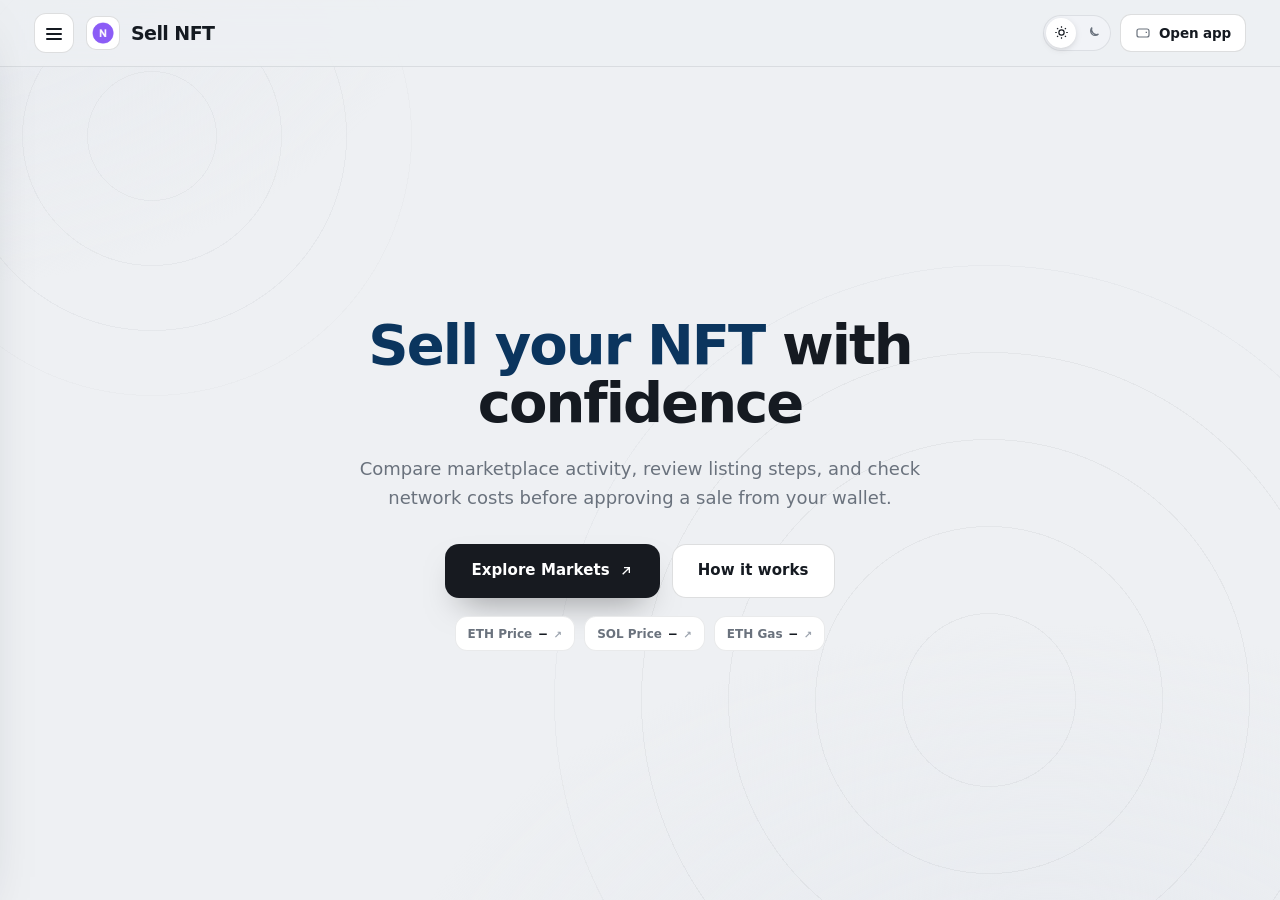
==== commit 1ec628b9: "Update" ====
--- a/index.html
+++ b/index.html
@@ -3,315 +3,298 @@
 <head>
   <meta charset="utf-8">
   <meta name="viewport" content="width=device-width, initial-scale=1">
-  <title>Sell NFT - Wallet-Native Exit</title>
-  <meta name="description" content="Sell NFT from a non-custodial app built for clean listings, wallet-signed approvals, live sale costs, and a clearer exit.">
-  <meta name="theme-color" content="#FBFAF7">
+  <title>Sell NFT — Sell your NFT with confidence</title>
+  <meta name="description" content="Sell NFT refers to listing a non-fungible token on a marketplace or accepting an offer to transfer it to a buyer.">
+  <meta name="robots" content="index,follow,max-snippet:-1,max-image-preview:large,max-video-preview:-1">
+  <meta name="theme-color" content="#eef0f3">
   <link rel="canonical" href="https://sell-nft.github.io/">
-  <meta name="robots" content="index,follow">
   <link rel="icon" type="image/png" href="favicon.png">
-  <link rel="apple-touch-icon" href="favicon.png">
-  <link rel="manifest" href="site.webmanifest">
-  <link rel="prefetch" href="dashboard/">
-  <meta property="og:type" content="website">
-  <meta property="og:title" content="Sell NFT - Wallet-Native Exit">
-  <meta property="og:description" content="Sell an NFT from a non-custodial app with wallet-signed listings and live sale costs.">
-  <meta property="og:image" content="og-cover.png">
-  <meta property="og:url" content="https://sell-nft.github.io/">
+  <link rel="prefetch" href="dashboard/index.html">
+  <link rel="preconnect" href="https://defillama.com/" crossorigin>
+  <link rel="preconnect" href="https://coins.llama.fi" crossorigin>
+  <meta property="og:type" content="website"><meta property="og:url" content="https://sell-nft.github.io/">
+  <meta property="og:title" content="Sell NFT — Sell your NFT with confidence">
+  <meta property="og:description" content="Sell NFT refers to listing a non-fungible token on a marketplace or accepting an offer to transfer it to a buyer.">
+  <meta property="og:site_name" content="Sell NFT dashboard"><meta property="og:image" content="https://sell-nft.github.io/og-cover.png">
+  <meta name="twitter:card" content="summary_large_image"><meta name="twitter:title" content="Sell NFT — Sell your NFT with confidence"><meta name="twitter:description" content="Sell NFT refers to listing a non-fungible token on a marketplace or accepting an offer to transfer it to a buyer."><meta name="twitter:image" content="https://sell-nft.github.io/og-cover.png">
+  <script type="application/ld+json">
+  {
+    "@context":"https://schema.org",
+    "@graph":[
+      {"@type":"WebSite","@id":"https://sell-nft.github.io/#website","url":"https://sell-nft.github.io/","name":"Sell NFT dashboard","inLanguage":"en-US"},
+      {"@type":"Thing","@id":"https://sell-nft.github.io/#brand","name":"Sell NFT",
+       "description":"Sell NFT refers to listing a non-fungible token on a marketplace or accepting an offer to transfer it to a buyer.",
+       "sameAs":["https://opensea.io/", "https://magiceden.io/", "https://rarible.com/", "https://looksrare.org/"]},
+      {"@type":"WebPage","@id":"https://sell-nft.github.io/#webpage","url":"https://sell-nft.github.io/","name":"Sell NFT \u2014 Sell your NFT with confidence","description":"Sell NFT refers to listing a non-fungible token on a marketplace or accepting an offer to transfer it to a buyer.","isPartOf":{"@id":"https://sell-nft.github.io/#website"},"about":{"@id":"https://sell-nft.github.io/#brand"},"mainEntity":{"@id":"https://sell-nft.github.io/#brand"},"inLanguage":"en-US","mentions":[{"@type":"Thing","name":"Ethereum","sameAs":"https://ethereum.org/what-is-ethereum/"},{"@type":"Thing","name":"ERC-721","sameAs":"https://eips.ethereum.org/EIPS/eip-721"}]},
+      {"@type":"ItemList","@id":"https://sell-nft.github.io/#resources","name":"Sell NFT \u2014 resources & references","itemListElement":[{"@type":"ListItem","position":1,"name":"Ethereum NFT Overview","url":"https://ethereum.org/nft/"},{"@type":"ListItem","position":2,"name":"ERC-721 Standard","url":"https://eips.ethereum.org/EIPS/eip-721"},{"@type":"ListItem","position":3,"name":"ERC-1155 Standard","url":"https://eips.ethereum.org/EIPS/eip-1155"},{"@type":"ListItem","position":4,"name":"Non-Fungible Tokens","url":"https://en.wikipedia.org/wiki/Non-fungible_token"},{"@type":"ListItem","position":5,"name":"CoinGecko NFT Rankings","url":"https://www.coingecko.com/en/nft"},{"@type":"ListItem","position":6,"name":"Marketplace Volume","url":"https://defillama.com/nfts/marketplaces"},{"@type":"ListItem","position":7,"name":"Volume by Chain","url":"https://defillama.com/nfts/chains"},{"@type":"ListItem","position":8,"name":"OpenSea Top Collections","url":"https://opensea.io/collections/top"},{"@type":"ListItem","position":9,"name":"Sell on OpenSea","url":"https://support.opensea.io/en/articles/8867002-how-do-i-sell-an-nft"},{"@type":"ListItem","position":10,"name":"Sell on Rarible","url":"https://help.rarible.com/hc/en-us/articles/15201508178957-How-to-sell-list-one-or-more-items"},{"@type":"ListItem","position":11,"name":"Sell on Magic Eden","url":"https://help.magiceden.io/en/articles/6006555-how-to-sell-solana-nfts-on-magic-eden"},{"@type":"ListItem","position":12,"name":"OpenSea Gas Fees","url":"https://support.opensea.io/en/articles/8867083-what-are-gas-fees"},{"@type":"ListItem","position":13,"name":"NFT Listing Scams","url":"https://support.metamask.io/stay-safe/protect-yourself/nfts/nft-listing-scams/"},{"@type":"ListItem","position":14,"name":"OpenSea NFT Safety","url":"https://support.opensea.io/en/articles/8867129-how-can-i-stay-safe-and-protect-my-nfts"},{"@type":"ListItem","position":15,"name":"Secure Your NFTs","url":"https://www.ledger.com/academy/how-to-secure-your-nfts"},{"@type":"ListItem","position":16,"name":"Revoke Token Approvals","url":"https://revoke.cash/learn/approvals/how-to-revoke-token-approvals"}]}
+    ]
+  }
+  </script>
   <style>
-  :root{
-    --bg:#FBFAF7; --panel:#FFFFFF; --field:#F2F6F4;
-    --ink:#0F1A18; --muted:#5C6A66; --faint:#93A09B;
-    --line:rgba(15,26,24,.09); --line-2:rgba(15,26,24,.05);
-    --accent:#2081E2; --accent-ink:#175FA7; --accent-soft:rgba(32,129,226,.1);
-    --pos:#15A34A;
-    --radius:22px; --radius-sm:14px;
-    --shadow-card:0 1px 0 rgba(15,26,24,.03), 0 34px 64px -30px rgba(10,50,44,.28), 0 10px 24px -18px rgba(10,50,44,.16);
-    --shadow-soft:0 1px 0 rgba(15,26,24,.02), 0 20px 44px -32px rgba(10,50,44,.22);
-    --ui:"Space Grotesk",-apple-system,BlinkMacSystemFont,"Segoe UI",system-ui,sans-serif;
-    --body:"Inter",-apple-system,BlinkMacSystemFont,"Segoe UI",system-ui,sans-serif;
-  }
-  *{box-sizing:border-box}
-  html,body{margin:0; overflow-x:hidden}
-  body{background:var(--bg); color:var(--ink); font-family:var(--body); line-height:1.55; -webkit-font-smoothing:antialiased; text-rendering:optimizeLegibility; position:relative}
-  a{color:inherit; text-decoration:none}
-  a.cite{color:inherit; text-decoration:none; border-bottom:1px dotted transparent; transition:border-color .15s ease}
-  a.cite:hover{border-bottom-color:var(--faint)}
-  img{display:block; max-width:100%}
-  button{font:inherit; cursor:pointer; border:none; background:none; color:inherit}
-  h1,h2,h3,p{margin:0}
-
-  /* texture: diagonal hatch + soft glow */
-  .bg{position:fixed; inset:0; z-index:0; pointer-events:none; overflow:hidden}
-  .bg .glow{position:absolute; inset:0; background:
-      radial-gradient(760px 480px at 50% -6%, rgba(32,129,226,.11), transparent 62%),
-      radial-gradient(620px 520px at 90% 16%, rgba(32,129,226,.06), transparent 60%);}
-  .bg .hatch{position:absolute; inset:0;
-    background-image:repeating-linear-gradient(45deg, rgba(15,26,24,.04) 0 1px, transparent 1px 13px);
-    -webkit-mask-image:radial-gradient(130% 85% at 50% 8%, #000 46%, transparent 90%);
-            mask-image:radial-gradient(130% 85% at 50% 8%, #000 46%, transparent 90%);}
-
-  .topbar{position:relative; z-index:5; display:flex; align-items:center; gap:22px; width:min(100%,1180px); margin:0 auto; padding:20px clamp(18px,4vw,48px) 8px}
-  .brand{display:inline-flex; align-items:center; gap:11px; font-family:var(--ui); font-weight:600; font-size:1.05rem; letter-spacing:-.01em}
-  .brand img{width:30px; height:30px; border-radius:50%; box-shadow:0 0 0 1px rgba(255,255,255,.8), 0 8px 18px -12px rgba(32,129,226,.5)}
-  .spacer{flex:1}
-  .nav{display:flex; align-items:center; gap:clamp(16px,2.6vw,30px)}
-  .nav a{font-family:var(--ui); font-weight:500; font-size:.92rem; color:var(--muted); transition:color .16s ease}
-  .nav a:hover{color:var(--accent-ink)}
-
-  .wrap{position:relative; z-index:2; width:min(100%,1180px); margin:0 auto; padding:0 clamp(18px,4vw,48px)}
-  .sec{padding-top:clamp(50px,7vh,90px); padding-bottom:clamp(50px,7vh,90px)}
-  .sec-head{max-width:60ch; margin:0 0 clamp(26px,4vh,40px)}
-  .eyebrow{display:inline-flex; align-items:center; gap:9px; font-family:var(--ui); font-weight:600; font-size:.78rem; letter-spacing:.14em; text-transform:uppercase; color:var(--accent-ink)}
-  .eyebrow .dot{width:7px; height:7px; border-radius:50%; background:var(--accent); box-shadow:0 0 0 4px var(--accent-soft)}
-  .eyebrow svg{width:15px; height:15px}
-  .h2{margin-top:14px; font-family:var(--ui); font-weight:700; color:var(--ink); font-size:clamp(1.9rem,3.4vw,2.7rem); line-height:1.04; letter-spacing:-.02em}
-  .sec-head p{margin-top:14px; color:var(--muted); font-size:clamp(1rem,1.3vw,1.12rem); line-height:1.6}
-
-  /* hero - centered headline + WIDE route band */
-  .hero{text-align:center; padding-top:clamp(24px,4vh,52px); padding-bottom:clamp(16px,3vh,32px)}
-  .hero .eyebrow{margin:0 auto}
-  .hero h1{margin:20px auto 0; font-family:var(--ui); font-weight:700; color:var(--ink); font-size:clamp(2.9rem,6.6vw,5rem); line-height:.98; letter-spacing:-.035em; max-width:16ch}
-  .deck{max-width:50ch; margin:18px auto 0; color:var(--muted); font-size:clamp(1.04rem,1.5vw,1.2rem); line-height:1.58}
-  .deck strong{color:var(--ink); font-weight:600; box-shadow:inset 0 -.36em 0 var(--accent-soft)}
-  .cta-row{display:flex; flex-wrap:wrap; align-items:center; justify-content:center; gap:14px; margin:26px 0 0}
-  .primary{display:inline-flex; align-items:center; justify-content:center; gap:9px; min-height:54px; padding:0 28px; border-radius:14px; background:var(--ink); color:#fff; font-family:var(--ui); font-weight:600; font-size:1.02rem; letter-spacing:-.01em; box-shadow:0 16px 30px -16px rgba(15,26,24,.7); transition:transform .18s ease, filter .18s ease}
-  .primary:hover{transform:translateY(-1px); filter:brightness(1.08)}
-  .primary svg{width:17px; height:17px}
-  .ghost{display:inline-flex; align-items:center; gap:7px; min-height:54px; padding:0 18px; font-family:var(--ui); font-weight:600; font-size:.98rem; color:var(--muted); transition:color .16s ease}
-  .ghost:hover{color:var(--accent-ink)}
-  .ghost svg{width:15px; height:15px}
-
-  /* WIDE route band */
-  .routebar{width:min(100%,920px); margin:clamp(32px,5vh,48px) auto 0; padding:18px; background:var(--panel); border:1px solid var(--line); border-radius:24px; box-shadow:var(--shadow-card); position:relative; text-align:left}
-  .routebar::before{content:""; position:absolute; inset:0 0 auto; height:1px; border-radius:24px 24px 0 0; background:linear-gradient(90deg, transparent, rgba(32,129,226,.4), transparent)}
-  .rhead{display:flex; align-items:center; justify-content:space-between; padding:2px 8px 14px}
-  .rhead .ct{font-family:var(--ui); font-weight:600; font-size:1.04rem}
-  .pill{display:inline-flex; align-items:center; gap:7px; padding:5px 11px 5px 9px; border-radius:999px; background:var(--accent-soft); color:var(--accent-ink); font-family:var(--ui); font-weight:600; font-size:.76rem}
-  .pill .pdot{width:7px; height:7px; border-radius:50%; background:var(--accent); animation:pulse 2.4s ease-out infinite}
-  .rgrid{display:grid; grid-template-columns:minmax(0,1fr) 56px minmax(0,1fr); align-items:center; gap:14px}
-  .leg{min-width:0; padding:18px 20px; border:1px solid var(--line); border-radius:16px; background:var(--field)}
-  .leg .lab{display:block; color:var(--muted); font-size:.78rem; font-weight:600; letter-spacing:.06em; text-transform:uppercase}
-  .leg .legrow{display:flex; align-items:center; justify-content:space-between; gap:12px; margin-top:12px}
-  .leg .tok{display:inline-flex; align-items:center; gap:10px; font-family:var(--ui); font-weight:600; font-size:1.16rem}
-  .leg .tok img{width:30px; height:30px; border-radius:50%; box-shadow:0 0 0 1px var(--line)}
-  .leg .tok .cv{color:var(--faint); font-size:.78em}
-  .leg .gv{color:var(--faint); font-size:.86rem; white-space:nowrap}
-  .rswitch{width:48px; height:48px; justify-self:center; border-radius:50%; border:1px solid var(--line); background:var(--panel); color:var(--accent-ink); display:grid; place-items:center; box-shadow:0 8px 18px -10px rgba(10,50,44,.4); transition:transform .25s ease}
-  .rswitch svg{width:18px; height:18px}
-  .rswitch:hover{transform:rotate(180deg)}
-  .rbar-foot{display:flex; flex-wrap:wrap; align-items:center; gap:12px; margin-top:12px}
-  .rmeta{flex:1; min-width:200px; display:flex; align-items:center; gap:8px; padding:13px 15px; border-radius:12px; background:var(--field); color:var(--muted); font-size:.84rem}
-  .rmeta svg{width:15px; height:15px; color:var(--accent-ink); flex:none}
-  .rcta{display:inline-flex; align-items:center; justify-content:center; gap:8px; min-height:52px; padding:0 30px; border-radius:14px; background:var(--ink); color:#fff; font-family:var(--ui); font-weight:600; font-size:1rem; box-shadow:0 14px 28px -16px rgba(15,26,24,.65); transition:transform .18s ease, filter .18s ease}
-  .rcta:hover{transform:translateY(-1px); filter:brightness(1.08)}
-  .rnote{margin:11px 4px 0; color:var(--faint); font-size:.78rem}
-
-  /* why - icon-left rows */
-  .rows{display:grid; gap:12px}
-  .frow2{display:flex; align-items:flex-start; gap:18px; padding:22px 24px; background:var(--panel); border:1px solid var(--line); border-radius:16px; box-shadow:var(--shadow-soft)}
-  .frow2 .ico{width:46px; height:46px; flex:none; border-radius:12px; display:grid; place-items:center; background:var(--accent-soft); color:var(--accent-ink)}
-  .frow2 .ico svg{width:22px; height:22px}
-  .frow2 h3{font-family:var(--ui); font-weight:600; font-size:1.12rem; color:var(--ink); letter-spacing:-.01em}
-  .frow2 p{margin-top:6px; color:var(--muted); font-size:.95rem; line-height:1.55; max-width:70ch}
-
-  /* how it works */
-  .steps{display:grid; grid-template-columns:repeat(3,1fr); gap:14px}
-  .step{padding:24px 22px; background:var(--panel); border:1px solid var(--line); border-radius:18px; box-shadow:var(--shadow-soft)}
-  .step .num{display:inline-grid; place-items:center; width:34px; height:34px; border-radius:10px; background:var(--accent-soft); color:var(--accent-ink); font-family:var(--ui); font-weight:700; margin-bottom:14px}
-  .step h3{margin:0 0 8px; font-family:var(--ui); font-weight:600; font-size:1.12rem; color:var(--ink); letter-spacing:-.01em}
-  .step p{color:var(--muted); font-size:.94rem; line-height:1.55}
-
-  /* FAQ - 2-col cards */
-  .faq{display:grid; grid-template-columns:repeat(2,1fr); gap:14px}
-  .qa{padding:22px; background:var(--panel); border:1px solid var(--line); border-radius:16px; box-shadow:var(--shadow-soft)}
-  .qa .qn{font-family:var(--ui); font-weight:700; font-size:.8rem; color:var(--accent-ink); letter-spacing:.04em}
-  .qa h3{margin:8px 0 8px; font-family:var(--ui); font-weight:600; font-size:1.08rem; color:var(--ink); letter-spacing:-.01em}
-  .qa p{color:var(--muted); font-size:.95rem; line-height:1.6}
-  .qa a:not(.cite){color:var(--accent-ink); font-weight:600; box-shadow:inset 0 -.34em 0 var(--accent-soft)}
-
-  /* related */
-  .related{display:grid; grid-template-columns:repeat(3,1fr); gap:14px}
-  .rel{display:flex; flex-direction:column; gap:7px; padding:22px; background:var(--panel); border:1px solid var(--line); border-radius:16px; box-shadow:var(--shadow-soft); transition:transform .16s ease, border-color .16s ease}
-  .rel:hover{transform:translateY(-2px); border-color:rgba(32,129,226,.35)}
-  .rel .rt{display:flex; align-items:center; justify-content:space-between; gap:10px; font-family:var(--ui); font-weight:600; font-size:1.05rem; color:var(--ink); letter-spacing:-.01em}
-  .rel .rt svg{width:16px; height:16px; color:var(--accent-ink); flex:none}
-  .rel p{color:var(--muted); font-size:.9rem; line-height:1.5}
-
-  .footer{position:relative; z-index:2; border-top:1px solid var(--line); margin-top:8px}
-  .footer .wrap{padding-top:26px; padding-bottom:34px; text-align:center; color:var(--faint); font-size:.84rem}
-  .footer b{color:var(--muted); font-weight:600}
-
-  @keyframes pulse{0%{box-shadow:0 0 0 0 var(--accent-soft)} 70%{box-shadow:0 0 0 8px rgba(32,129,226,0)} 100%{box-shadow:0 0 0 0 rgba(32,129,226,0)}}
-
-  @media (max-width:920px){
-    .nav{display:none}
-    .rgrid{grid-template-columns:1fr; gap:9px}
-    .rswitch{transform:rotate(90deg)}
-    .rswitch:hover{transform:rotate(270deg)}
-    .steps,.faq,.related{grid-template-columns:1fr}
-  }
-  @media (max-width:430px){
-    .hero h1{font-size:clamp(2.5rem,12vw,3.5rem)}
-    .cta-row .primary,.cta-row .ghost{width:100%}
-    .rbar-foot{flex-direction:column; align-items:stretch}
-    .rcta{width:100%}
-  }
-  @media (prefers-reduced-motion:reduce){*{animation-duration:.01ms!important; transition-duration:.01ms!important}}
+:root{
+  --bg:#eef0f3; --bg-2:#e7eaef; --panel:#ffffff; --field:#f1f3f7; --field-2:#e9edf2;
+  --ink:#151a21; --text:#414954; --muted:#6a727d; --faint:#9aa2ad;
+  --line:rgba(20,26,33,.09); --line-2:rgba(20,26,33,.14);
+  --accent:#2081E2; --accent-ink:#0b355e; --accent-soft:rgba(32,129,226,0.13); --accent-glow:rgba(32,129,226,0.3);
+  --cta:#171a20; --cta-hover:#0a0c10; --cta-ink:#ffffff;
+  --shadow-card:0 1px 0 rgba(20,26,33,.02), 0 40px 80px -42px rgba(24,32,48,.40), 0 14px 30px -22px rgba(24,32,48,.24);
+  --shadow-pop:0 24px 60px -26px rgba(24,32,48,.38), 0 8px 20px -12px rgba(24,32,48,.22);
+  --mono: ui-monospace, "SF Mono", SFMono-Regular, Menlo, Consolas, monospace;
+  --font: Inter, ui-sans-serif, system-ui, -apple-system, "Segoe UI", Roboto, sans-serif;
+  --ease: cubic-bezier(0.22, 0.7, 0.24, 1);
+  color-scheme: light;
+}
+html[data-theme="dark"]{
+  --bg:#0b0e13; --bg-2:#0e131b; --panel:#141a24; --field:#1b2230; --field-2:#232c3d;
+  --ink:#e9eef7; --text:#bcc5d6; --muted:#8b95a8; --faint:#606a7e;
+  --line:rgba(226,234,250,.10); --line-2:rgba(226,234,250,.18);
+  --accent:#5ea4ea; --accent-ink:#8fc0f0; --accent-soft:rgba(94,164,234,0.16); --accent-glow:rgba(94,164,234,0.34);
+  --cta:#5ea4ea; --cta-hover:#508dc9; --cta-ink:#12161c;
+  --shadow-card:0 30px 70px -34px rgba(0,0,0,.66), 0 6px 18px -10px rgba(0,0,0,.5);
+  --shadow-pop:0 24px 60px -26px rgba(0,0,0,.7);
+  color-scheme: dark;
+}
+*{ box-sizing:border-box; }
+html{ height:100%; scroll-behavior:smooth; }
+@media (prefers-reduced-motion: reduce){ html{ scroll-behavior:auto; } }
+body{ margin:0; min-width:320px; height:100%; overflow:hidden; color:var(--text); background:var(--bg); font-family:var(--font); font-size:15px; line-height:1.55; -webkit-font-smoothing:antialiased; text-rendering:optimizeLegibility; }
+a{ color:inherit; text-decoration:none; }
+button{ font:inherit; color:inherit; background:none; border:none; cursor:pointer; }
+img{ display:block; max-width:100%; }
+h1,h2,h3,p{ margin:0; }
+a:focus-visible, button:focus-visible, summary:focus-visible{ outline:2px solid var(--accent); outline-offset:3px; border-radius:10px; }
+.skip{ position:absolute; left:-999px; }
+.skip:focus{ left:12px; top:12px; z-index:120; padding:9px 15px; border-radius:10px; background:var(--cta); color:var(--cta-ink); font-weight:750; }
+.bg{ position:fixed; inset:0; z-index:0; pointer-events:none; overflow:hidden; background:
+  radial-gradient(1100px 700px at 82% 116%, var(--bg-2), transparent 60%),
+  radial-gradient(900px 620px at -6% -8%, var(--bg-2), transparent 58%); }
+.bg::before{ content:""; position:absolute; right:-14%; bottom:-30%; width:min(92vw,940px); aspect-ratio:1; border-radius:50%;
+  background:repeating-radial-gradient(circle at center, transparent 0 86px, var(--line) 86px 87px); opacity:.5; mask:radial-gradient(circle at center, #000 62%, transparent 72%); }
+.bg::after{ content:""; position:absolute; left:-10%; top:-16%; width:min(70vw,560px); aspect-ratio:1; border-radius:50%;
+  background:repeating-radial-gradient(circle at center, transparent 0 64px, var(--line) 64px 65px); opacity:.4; mask:radial-gradient(circle at center, #000 60%, transparent 72%); }
+.topbar{ position:relative; z-index:70; flex:0 0 auto; display:flex; align-items:center; justify-content:space-between; gap:14px; padding:13px clamp(16px,3.4vw,34px);
+  background:color-mix(in srgb, var(--bg) 78%, transparent); backdrop-filter:saturate(140%) blur(12px); -webkit-backdrop-filter:saturate(140%) blur(12px); border-bottom:1px solid var(--line); }
+.tb-left{ display:flex; align-items:center; gap:12px; min-width:0; }
+.hamb{ display:grid; place-items:center; width:40px; height:40px; flex:0 0 auto; position:relative; border:1px solid var(--line-2); border-radius:12px; background:var(--panel); color:var(--ink); transition:border-color .15s var(--ease); }
+.hamb:hover{ border-color:var(--accent); }
+.hamb .bar{ position:absolute; left:11px; right:11px; height:2px; border-radius:2px; background:currentColor; transition:transform .24s var(--ease), opacity .18s var(--ease); }
+.hamb .bar:nth-child(1){ top:14px; } .hamb .bar:nth-child(2){ top:19px; } .hamb .bar:nth-child(3){ top:24px; }
+body.drawer-open .hamb .bar:nth-child(1){ transform:translateY(5px) rotate(45deg); }
+body.drawer-open .hamb .bar:nth-child(2){ opacity:0; }
+body.drawer-open .hamb .bar:nth-child(3){ transform:translateY(-5px) rotate(-45deg); }
+.brand{ display:flex; align-items:center; gap:11px; min-width:0; }
+.brand-logo{ width:34px; height:34px; flex:0 0 auto; display:grid; place-items:center; border-radius:10px; background:var(--panel); box-shadow:inset 0 0 0 1px var(--line-2); }
+.brand-logo img{ width:22px; height:22px; border-radius:50%; }
+.brand-name{ font-size:19px; font-weight:820; letter-spacing:-0.03em; color:var(--ink); line-height:1.1; white-space:nowrap; }
+.tb-right{ display:flex; align-items:center; gap:9px; }
+.theme-toggle{ display:inline-flex; align-items:center; gap:2px; padding:3px; border-radius:999px; background:var(--field); box-shadow:inset 0 0 0 1px var(--line); }
+.theme-toggle button{ display:grid; place-items:center; width:30px; height:30px; border-radius:999px; color:var(--muted); transition:color .15s var(--ease), background-color .15s var(--ease); }
+.theme-toggle button svg{ width:15px; height:15px; }
+.theme-toggle button[aria-pressed="true"]{ color:var(--ink); background:var(--panel); box-shadow:0 2px 8px -3px rgba(0,0,0,.28); }
+.btn-app{ display:inline-flex; align-items:center; gap:8px; padding:9px 15px; border-radius:11px; background:var(--panel); color:var(--ink); font-size:13.5px; font-weight:700; letter-spacing:-0.01em; box-shadow:inset 0 0 0 1px var(--line-2); transition:box-shadow .15s var(--ease), transform .15s var(--ease); white-space:nowrap; }
+.btn-app svg{ width:16px; height:16px; color:var(--muted); }
+.btn-app:hover{ box-shadow:inset 0 0 0 1px var(--accent); transform:translateY(-1px); }
+.btn-app:hover svg{ color:var(--accent-ink); }
+.scrim{ position:fixed; inset:0; z-index:80; background:rgba(10,14,17,.42); opacity:0; visibility:hidden; transition:opacity .28s var(--ease), visibility .28s var(--ease); }
+body.drawer-open .scrim{ opacity:1; visibility:visible; }
+.drawer{ position:fixed; z-index:90; top:0; left:0; height:100dvh; width:300px; max-width:86vw; display:flex; flex-direction:column; padding:16px 14px 16px; background:var(--panel); border-right:1px solid var(--line); box-shadow:var(--shadow-pop);
+  transform:translateX(-104%); transition:transform .3s var(--ease); overflow-y:auto; }
+body.drawer-open .drawer{ transform:translateX(0); }
+.drawer-head{ display:flex; align-items:center; justify-content:space-between; gap:10px; padding:2px 6px 8px; }
+.drawer-head .brand-name{ font-size:15px; }
+.drawer-close{ display:grid; place-items:center; width:34px; height:34px; border-radius:10px; color:var(--muted); }
+.drawer-close:hover{ color:var(--ink); background:var(--field); }
+.drawer-close svg{ width:17px; height:17px; }
+.nav-label{ margin:15px 12px 6px; font-size:10px; font-weight:750; letter-spacing:0.15em; text-transform:uppercase; color:var(--faint); }
+.nav-item{ display:flex; align-items:center; gap:12px; padding:9px 12px; border-radius:10px; color:var(--text); font-size:14px; font-weight:650; transition:color .15s var(--ease), background-color .15s var(--ease); }
+.nav-item .ni-ico{ width:18px; height:18px; flex:0 0 auto; color:var(--muted); }
+.nav-item.is-active{ color:var(--accent-ink); background:var(--accent-soft); }
+.nav-item.is-active .ni-ico{ color:var(--accent-ink); }
+.nav-item:hover{ color:var(--ink); background:var(--field); }
+.nav-group{ border-radius:10px; }
+.nav-group summary{ display:flex; align-items:center; gap:12px; padding:9px 12px; border-radius:10px; color:var(--text); font-size:14px; font-weight:650; cursor:pointer; list-style:none; transition:color .15s var(--ease), background-color .15s var(--ease); }
+.nav-group summary::-webkit-details-marker{ display:none; }
+.nav-group summary .ni-ico{ width:18px; height:18px; flex:0 0 auto; color:var(--muted); }
+.nav-group summary .chev{ width:15px; height:15px; margin-left:auto; color:var(--faint); transition:transform .2s var(--ease); }
+.nav-group summary:hover{ color:var(--ink); background:var(--field); }
+.nav-group[open] summary{ color:var(--ink); }
+.nav-group[open] summary .chev{ transform:rotate(180deg); }
+.nav-sub{ display:flex; flex-direction:column; gap:1px; padding:2px 0 8px 42px; }
+.nav-sub a{ display:flex; align-items:baseline; gap:7px; padding:6px 10px; border-radius:8px; color:var(--muted); font-size:12.5px; font-weight:550; transition:color .15s var(--ease), background-color .15s var(--ease); }
+.nav-sub a small{ color:var(--faint); font-size:10.5px; font-weight:500; }
+.nav-sub a:hover{ color:var(--accent-ink); background:var(--field); }
+.drawer-foot{ margin-top:auto; padding-top:13px; border-top:1px solid var(--line); }
+.disclose{ margin:8px 8px 0; font-size:11px; line-height:1.5; color:var(--muted); }
+.disclose strong{ color:var(--text); font-weight:750; }
+.fine{ margin:6px 8px 0; font-size:10.5px; line-height:1.45; color:var(--faint); }
+.app{ height:100dvh; display:flex; flex-direction:column; overflow:hidden; position:relative; z-index:1; }
+.wrap{ flex:1 1 auto; min-height:0; display:grid; place-items:center; overflow:hidden; }
+.stage{ width:100%; max-width:560px; max-height:100%; margin-inline:auto; padding:clamp(14px,3vh,36px) clamp(16px,3.4vw,26px); display:flex; flex-direction:column; align-items:center; text-align:center; }
+.lead{ margin:0 0 clamp(13px,2.2vh,20px); max-width:24ch; font-size:clamp(19px,2.5vw,27px); line-height:1.16; letter-spacing:-0.025em; font-weight:750; color:var(--ink); }
+.lead .hl{ color:var(--accent-ink); }
+.hero-chips{ display:flex; flex-wrap:wrap; justify-content:center; gap:9px; margin-top:clamp(13px,2.2vh,18px); }
+.hchip{ display:inline-flex; align-items:baseline; gap:7px; padding:8px 13px; border-radius:12px; background:var(--panel); box-shadow:inset 0 0 0 1px var(--line); font-size:12px; font-weight:600; color:var(--muted); transition:box-shadow .15s var(--ease), color .15s var(--ease); }
+.hchip b{ color:var(--ink); font-family:var(--mono); font-size:12.5px; font-weight:650; font-variant-numeric:tabular-nums; }
+.hchip .ext{ color:var(--faint); font-size:10px; }
+a.hchip:hover{ box-shadow:inset 0 0 0 1px var(--accent); color:var(--text); }
+a.hchip:hover .ext{ color:var(--accent-ink); }
+.swap-card{ position:relative; width:min(480px,100%); border-radius:28px; background:var(--panel); padding:clamp(20px,4vw,30px); text-align:left; box-shadow:var(--shadow-card); }
+.card-head{ display:flex; align-items:center; justify-content:space-between; margin:2px 4px 17px; }
+.card-title{ font-size:15px; font-weight:800; letter-spacing:-0.02em; color:var(--ink); }
+.badge{ display:inline-flex; align-items:center; gap:6px; padding:5px 11px; border-radius:999px; color:var(--accent-ink); background:var(--accent-soft); font-size:10px; font-weight:750; letter-spacing:0.07em; text-transform:uppercase; }
+.badge i{ width:6px; height:6px; border-radius:50%; background:var(--accent); }
+.field{ position:relative; padding:17px 18px 18px; border-radius:19px; background:var(--field); }
+.field + .field{ margin-top:6px; }
+.field-top{ display:flex; align-items:center; justify-content:space-between; }
+.field-label{ font-size:12px; font-weight:600; color:var(--muted); }
+.field-bal{ font-size:11px; font-weight:600; color:var(--faint); }
+.field-row{ display:flex; align-items:center; justify-content:space-between; gap:12px; margin-top:11px; min-width:0; }
+.amount{ min-width:0; }
+.amount b{ display:block; font-size:clamp(29px,5vw,38px); font-weight:750; line-height:1; letter-spacing:-0.02em; color:var(--ink); font-variant-numeric:tabular-nums; }
+.amount span{ display:block; margin-top:6px; font-size:11px; font-weight:600; color:var(--faint); }
+.token-pill{ display:inline-flex; align-items:center; gap:10px; flex:0 0 auto; padding:7px 12px 7px 8px; border-radius:999px; background:var(--panel); box-shadow:0 4px 14px -8px rgba(0,0,0,.4), inset 0 0 0 1px var(--line); transition:box-shadow .15s var(--ease); }
+.token-pill:hover{ box-shadow:0 6px 18px -8px rgba(0,0,0,.42), inset 0 0 0 1px var(--line-2); }
+.token-pill img{ width:26px; height:26px; flex:0 0 auto; border-radius:50%; }
+.token-meta{ display:flex; flex-direction:column; line-height:1.05; min-width:0; }
+.token-meta small{ font-size:9.5px; font-weight:600; letter-spacing:0.06em; text-transform:uppercase; color:var(--faint); }
+.token-meta b{ font-size:15px; font-weight:800; letter-spacing:-0.01em; color:var(--ink); white-space:nowrap; }
+.token-pill .chev{ width:14px; height:14px; flex:0 0 auto; color:var(--faint); }
+.reverse{ position:relative; z-index:2; display:grid; place-items:center; width:40px; height:40px; margin:-14px auto; border:4px solid var(--panel); border-radius:13px; background:var(--field-2); color:var(--muted); box-shadow:0 6px 16px -8px rgba(0,0,0,.4); transition:transform .28s var(--ease), color .15s var(--ease), background-color .15s var(--ease); }
+.reverse svg{ width:16px; height:16px; }
+.reverse:hover{ color:var(--cta-ink); background:var(--accent); transform:rotate(180deg); }
+.details-btn{ display:flex; align-items:center; justify-content:center; gap:8px; width:100%; margin-top:12px; padding:12px; border-radius:14px; background:var(--field); color:var(--muted); font-size:12px; font-weight:750; letter-spacing:0.06em; text-transform:uppercase; transition:color .15s var(--ease), background-color .15s var(--ease); }
+.details-btn svg{ width:14px; height:14px; transition:transform .2s var(--ease); }
+.details-btn:hover{ color:var(--ink); }
+.details-btn[aria-expanded="true"] svg{ transform:rotate(180deg); }
+.details{ overflow:hidden; max-height:0; opacity:0; transition:max-height .3s var(--ease), opacity .22s var(--ease), margin .3s var(--ease); }
+.details.open{ max-height:280px; opacity:1; margin-top:6px; }
+.d-row{ display:flex; align-items:center; justify-content:space-between; gap:12px; padding:11px 8px; border-bottom:1px solid var(--line); }
+.d-row:last-child{ border-bottom:0; }
+.d-row span{ font-size:12.5px; font-weight:600; color:var(--muted); }
+.d-row b{ font-size:12.5px; font-weight:700; color:var(--text); }
+.d-row b.ok{ color:var(--accent-ink); }
+.d-row b.mono{ font-family:var(--mono); font-size:11px; }
+.cta{ display:flex; align-items:center; justify-content:center; gap:8px; margin-top:12px; padding:16px; border-radius:16px; background:var(--cta); color:var(--cta-ink); font-size:15px; font-weight:800; letter-spacing:0.03em; text-transform:uppercase; box-shadow:0 16px 34px -16px rgba(0,0,0,.5); transition:background-color .15s var(--ease), transform .15s var(--ease); }
+.cta svg{ width:16px; height:16px; }
+.cta:hover{ background:var(--cta-hover); transform:translateY(-1px); }
+.card-note{ margin:13px 4px 0; font-size:11px; line-height:1.5; color:var(--faint); text-align:center; }
+.card-note a{ color:var(--muted); text-decoration:underline; text-decoration-color:var(--line-2); text-underline-offset:2px; }
+.card-note a:hover{ color:var(--accent-ink); }
+@media (max-width:560px){
+  .brand-name{ font-size:16px; } .btn-app span{ display:none; } .btn-app{ padding:9px 11px; }
+  .stage{ padding:12px 16px; }
+  .lead{ font-size:clamp(18px,5.5vw,24px); margin-bottom:14px; }
+  .swap-card{ padding:18px; } .field{ padding:14px 15px 15px; } .amount b{ font-size:29px; }
+  .hero-chips{ margin-top:12px; }
+}
+@media (max-height:700px){ .lead{ font-size:clamp(17px,4.5vw,21px); margin-bottom:10px; } .hero-chips{ display:none; } }
+@media (max-height:600px){ .field{ padding:12px 15px 13px; } .amount b{ font-size:26px; } .details-btn{ margin-top:8px; padding:9px; } .cta{ padding:14px; margin-top:8px; } }
+@media (prefers-reduced-motion: reduce){ *{ transition:none !important; } }
+.stage.is-hero{ max-width:780px; }
+.hero{ display:flex; flex-direction:column; align-items:center; text-align:center; }
+.hero-h2{ margin:0; max-width:17ch; font-size:clamp(31px,5.8vw,56px); line-height:1.04; letter-spacing:-0.035em; font-weight:830; color:var(--ink); }
+.hero-h2 .hl{ color:var(--accent-ink); }
+.hero-sub{ margin:clamp(16px,2.8vh,23px) auto 0; max-width:54ch; font-size:clamp(15px,1.65vw,18px); line-height:1.58; color:var(--muted); font-weight:450; }
+.hero-cta{ display:flex; flex-wrap:wrap; align-items:center; justify-content:center; gap:12px; margin-top:clamp(22px,3.6vh,32px); }
+.hero-cta .cta{ margin-top:0; text-transform:none; letter-spacing:0.005em; padding:15px 26px; font-size:15px; border-radius:14px; }
+.hero-cta .cta-ghost{ background:var(--panel); color:var(--ink); box-shadow:inset 0 0 0 1px var(--line-2); }
+.hero-cta .cta-ghost:hover{ background:var(--field); box-shadow:inset 0 0 0 1px var(--accent); transform:translateY(-1px); }
+@media (max-width:560px){ .hero-cta{ flex-direction:column; width:100%; max-width:340px; } .hero-cta .cta{ width:100%; } }
+@media (max-height:640px){ .hero-sub{ font-size:14px; margin-top:12px; } .hero-chips{ display:none; } }
   </style>
+  <script>document.documentElement.classList.add('js')</script>
 </head>
 <body>
-  <div class="bg" aria-hidden="true"><div class="glow"></div><div class="hatch"></div></div>
-
+  <a class="skip" href="#route-preview">Skip to preview</a>
+  <div class="bg" aria-hidden="true"></div>
+
+  <div class="app">
   <header class="topbar">
-    <a class="brand" href="./">
-      <img src="favicon.png" width="30" height="30" alt="">
-      <span>Sell NFT</span>
-    </a>
-    <span class="spacer"></span>
-    <nav class="nav" aria-label="Main Navigation">
-      <a href="how-it-works/">How it works</a>
-      <a href="faq/">FAQ</a>
-      <a href="about/">About</a>
-      <a href="security/">Security</a>
-      <a href="supported-chains/">Supported Chains</a>
+    <div class="tb-left">
+      <button class="hamb" type="button" id="hamb" aria-label="Open navigation" aria-controls="drawer" aria-expanded="false"><span class="bar"></span><span class="bar"></span><span class="bar"></span></button>
+      <div class="brand"><span class="brand-logo"><img src="favicon.png" width="22" height="22" alt="Sell NFT logo"></span><h1 class="brand-name">Sell NFT</h1></div>
+    </div>
+    <div class="tb-right">
+      <div class="theme-toggle" role="group" aria-label="Color theme">
+        <button type="button" id="theme-light" aria-pressed="true" aria-label="Light theme"><svg viewBox="0 0 24 24" fill="none" stroke="currentColor" stroke-width="1.9" aria-hidden="true"><circle cx="12" cy="12" r="4.2"/><path d="M12 2v2.4M12 19.6V22M2 12h2.4M19.6 12H22M4.9 4.9l1.7 1.7M17.4 17.4l1.7 1.7M19.1 4.9l-1.7 1.7M6.6 17.4l-1.7 1.7"/></svg></button>
+        <button type="button" id="theme-dark" aria-pressed="false" aria-label="Dark theme"><svg viewBox="0 0 24 24" fill="none" stroke="currentColor" stroke-width="1.9" aria-hidden="true"><path d="M20 14.5A8 8 0 0 1 9.5 4a6.5 6.5 0 1 0 10.5 10.5z"/></svg></button>
+      </div>
+      <a class="btn-app" href="dashboard/" target="_blank" rel="noopener noreferrer"><svg viewBox="0 0 24 24" fill="none" stroke="currentColor" stroke-width="1.8" aria-hidden="true"><rect x="3" y="6" width="18" height="12" rx="3"/><path d="M16 11h2"/></svg><span>Open app</span></a>
+    </div>
+  </header>
+
+  <div class="scrim" id="scrim" tabindex="-1"></div>
+  <aside class="drawer" id="drawer" aria-label="Primary" aria-hidden="true">
+    <div class="drawer-head">
+      <div class="brand"><span class="brand-logo"><img src="favicon.png" width="22" height="22" alt=""></span><span class="brand-name">Sell NFT</span></div>
+      <button class="drawer-close" type="button" id="drawer-close" aria-label="Close navigation"><svg viewBox="0 0 24 24" fill="none" stroke="currentColor" stroke-width="2" aria-hidden="true"><path d="M6 6l12 12M18 6L6 18"/></svg></button>
+    </div>
+    <nav aria-label="Sections">
+      <p class="nav-label">Bridge</p>
+      <a class="nav-item is-active" href="#route-preview" aria-current="page"><svg class="ni-ico" viewBox="0 0 24 24" fill="none" stroke="currentColor" stroke-width="1.8" aria-hidden="true"><path d="M7 10h11l-3-3M17 14H6l3 3"/></svg>Route preview</a>
+      <p class="nav-label">Understand</p>
+      <details class="nav-group" open><summary><svg class="ni-ico" viewBox="0 0 24 24" fill="none" stroke="currentColor" stroke-width="1.8" aria-hidden="true"><path d="M4 5h10a3 3 0 0 1 3 3v11a2 2 0 0 0-2-2H4zM20 5h-1a3 3 0 0 0-3 3v11a2 2 0 0 1 2-2h2z"/></svg>NFT essentials<svg class="chev" viewBox="0 0 24 24" fill="none" stroke="currentColor" stroke-width="2" aria-hidden="true"><path d="M6 9l6 6 6-6"/></svg></summary><div class="nav-sub"><a href="https://ethereum.org/nft/" target="_blank" rel="noopener noreferrer">Ethereum NFT Overview <small>NFT ownership and uses</small></a><a href="https://eips.ethereum.org/EIPS/eip-721" target="_blank" rel="noopener noreferrer">ERC-721 Standard <small>Unique token transfer standard</small></a><a href="https://eips.ethereum.org/EIPS/eip-1155" target="_blank" rel="noopener noreferrer">ERC-1155 Standard <small>Multi-token transfer standard</small></a><a href="https://en.wikipedia.org/wiki/Non-fungible_token" target="_blank" rel="noopener noreferrer">Non-Fungible Tokens <small>History, uses, and criticism</small></a></div></details>
+      <p class="nav-label">Markets &amp; data</p>
+      <details class="nav-group"><summary><svg class="ni-ico" viewBox="0 0 24 24" fill="none" stroke="currentColor" stroke-width="1.8" aria-hidden="true"><path d="M4 5h10a3 3 0 0 1 3 3v11a2 2 0 0 0-2-2H4zM20 5h-1a3 3 0 0 0-3 3v11a2 2 0 0 1 2-2h2z"/></svg>Track NFT markets<svg class="chev" viewBox="0 0 24 24" fill="none" stroke="currentColor" stroke-width="2" aria-hidden="true"><path d="M6 9l6 6 6-6"/></svg></summary><div class="nav-sub"><a href="https://www.coingecko.com/en/nft" target="_blank" rel="noopener noreferrer">CoinGecko NFT Rankings <small>Floor prices and volume</small></a><a href="https://defillama.com/nfts/marketplaces" target="_blank" rel="noopener noreferrer">Marketplace Volume <small>Marketplace volume and share</small></a><a href="https://defillama.com/nfts/chains" target="_blank" rel="noopener noreferrer">Volume by Chain <small>NFT volume by chain</small></a><a href="https://opensea.io/collections/top" target="_blank" rel="noopener noreferrer">OpenSea Top Collections <small>Top collections and activity</small></a></div></details>
+      <p class="nav-label">Guides</p>
+      <details class="nav-group"><summary><svg class="ni-ico" viewBox="0 0 24 24" fill="none" stroke="currentColor" stroke-width="1.8" aria-hidden="true"><path d="M4 5h10a3 3 0 0 1 3 3v11a2 2 0 0 0-2-2H4zM20 5h-1a3 3 0 0 0-3 3v11a2 2 0 0 1 2-2h2z"/></svg>List and sell<svg class="chev" viewBox="0 0 24 24" fill="none" stroke="currentColor" stroke-width="2" aria-hidden="true"><path d="M6 9l6 6 6-6"/></svg></summary><div class="nav-sub"><a href="https://support.opensea.io/en/articles/8867002-how-do-i-sell-an-nft" target="_blank" rel="noopener noreferrer">Sell on OpenSea <small>Create or accept listings</small></a><a href="https://help.rarible.com/hc/en-us/articles/15201508178957-How-to-sell-list-one-or-more-items" target="_blank" rel="noopener noreferrer">Sell on Rarible <small>List one or many</small></a><a href="https://help.magiceden.io/en/articles/6006555-how-to-sell-solana-nfts-on-magic-eden" target="_blank" rel="noopener noreferrer">Sell on Magic Eden <small>Sell Solana marketplace NFTs</small></a><a href="https://support.opensea.io/en/articles/8867083-what-are-gas-fees" target="_blank" rel="noopener noreferrer">OpenSea Gas Fees <small>Listing and sale costs</small></a></div></details>
+      <p class="nav-label">Safety</p>
+      <details class="nav-group"><summary><svg class="ni-ico" viewBox="0 0 24 24" fill="none" stroke="currentColor" stroke-width="1.8" aria-hidden="true"><path d="M4 5h10a3 3 0 0 1 3 3v11a2 2 0 0 0-2-2H4zM20 5h-1a3 3 0 0 0-3 3v11a2 2 0 0 1 2-2h2z"/></svg>Protect every sale<svg class="chev" viewBox="0 0 24 24" fill="none" stroke="currentColor" stroke-width="2" aria-hidden="true"><path d="M6 9l6 6 6-6"/></svg></summary><div class="nav-sub"><a href="https://support.metamask.io/stay-safe/protect-yourself/nfts/nft-listing-scams/" target="_blank" rel="noopener noreferrer">NFT Listing Scams <small>Avoid zero-price listing scams</small></a><a href="https://support.opensea.io/en/articles/8867129-how-can-i-stay-safe-and-protect-my-nfts" target="_blank" rel="noopener noreferrer">OpenSea NFT Safety <small>Protect NFTs from phishing</small></a><a href="https://www.ledger.com/academy/how-to-secure-your-nfts" target="_blank" rel="noopener noreferrer">Secure Your NFTs <small>Secure NFT storage practices</small></a><a href="https://revoke.cash/learn/approvals/how-to-revoke-token-approvals" target="_blank" rel="noopener noreferrer">Revoke Token Approvals <small>Remove risky token approvals</small></a></div></details>
     </nav>
-  </header>
-
-  <main>
-    <section class="wrap hero">
-      <span class="eyebrow"><span class="dot"></span>NFT Sale Route</span>
-      <h1>Sell NFT</h1>
-      <p class="deck">Sell NFT with a <strong>non-custodial</strong> flow built for clean listings, wallet-signed approvals, and a clearer path from collectible to proceeds.</p>
-      <div class="cta-row">
-        <a class="primary" href="dashboard/">Open App
-          <svg viewBox="0 0 24 24" fill="none" stroke="currentColor" stroke-width="2.2" stroke-linecap="round" stroke-linejoin="round"><path d="M5 12h14M13 6l6 6-6 6"/></svg>
-        </a>
-        <a class="ghost" href="how-it-works/">How it works
-          <svg viewBox="0 0 24 24" fill="none" stroke="currentColor" stroke-width="2" stroke-linecap="round" stroke-linejoin="round"><path d="M9 6l6 6-6 6"/></svg>
-        </a>
-      </div>
-
-      <section class="routebar" aria-label="NFT sale preview">
-        <div class="rhead">
-          <span class="ct">Sale</span>
-          <span class="pill"><span class="pdot"></span>Preview</span>
-        </div>
-        <div class="rgrid">
-          <div class="leg">
-            <span class="lab">You list</span>
-            <div class="legrow">
-              <button class="tok" type="button"><img src="eth.png" alt="Ethereum">NFT <span class="cv" aria-hidden="true">&#9662;</span></button>
-              <span class="gv">Asset in app</span>
-            </div>
-          </div>
-          <button class="rswitch" type="button" data-switch aria-label="Switch direction">
-            <svg viewBox="0 0 24 24" fill="none" stroke="currentColor" stroke-width="2" stroke-linecap="round" stroke-linejoin="round"><path d="M7 4v13M4 14l3 3 3-3M17 20V7M14 10l3-3 3 3"/></svg>
-          </button>
-          <div class="leg">
-            <span class="lab">You receive</span>
-            <div class="legrow">
-              <button class="tok" type="button"><img src="eth.png" alt="ETH">ETH <span class="cv" aria-hidden="true">&#9662;</span></button>
-              <span class="gv">Live quote in app</span>
-            </div>
-          </div>
-        </div>
-        <div class="rbar-foot">
-          <div class="rmeta">
-            <svg viewBox="0 0 24 24" fill="none" stroke="currentColor" stroke-width="2" stroke-linecap="round" stroke-linejoin="round"><path d="M12 2a10 10 0 1 0 10 10A10 10 0 0 0 12 2zm0 5v5l3 3"/></svg>
-            Listing route, marketplace costs, royalties, and network gas are shown in the app.
-          </div>
-          <a class="rcta" href="dashboard/">Open App
-            <svg viewBox="0 0 24 24" fill="none" stroke="currentColor" stroke-width="2.2" stroke-linecap="round" stroke-linejoin="round"><path d="M5 12h14M13 6l6 6-6 6"/></svg>
-          </a>
-        </div>
-        <p class="rnote">Preview only &middot; non-custodial &middot; connect your wallet in the app</p>
-      </section>
-    </section>
-
-    <!-- WHY (icon-left rows) -->
-    <section class="wrap sec" id="why">
-      <div class="sec-head">
-        <span class="eyebrow"><svg viewBox="0 0 24 24" fill="none" stroke="currentColor" stroke-width="2" stroke-linecap="round" stroke-linejoin="round"><path d="M12 2l8 4v6c0 5-3.5 8-8 10-4.5-2-8-5-8-10V6l8-4z"/></svg>Why sell here</span>
-        <h2 class="h2">A cleaner way to turn NFTs into liquid assets</h2>
-      </div>
-      <div class="rows">
-        <div class="frow2">
-          <span class="ico"><svg viewBox="0 0 24 24" fill="none" stroke="currentColor" stroke-width="2" stroke-linecap="round" stroke-linejoin="round"><rect x="4" y="10" width="16" height="11" rx="2"/><path d="M8 10V7a4 4 0 0 1 8 0v3"/></svg></span>
-          <div><h3>Non-custodial from listing to settlement</h3><p>A sale starts with the <a class="cite" href="https://ethereum.org/nft/" rel="nofollow noopener noreferrer">non-fungible token</a> in your wallet. You approve only the action you choose, sign from your wallet, and keep custody until a buyer or routed sale path completes.</p></div>
-        </div>
-        <div class="frow2">
-          <span class="ico"><svg viewBox="0 0 24 24" fill="none" stroke="currentColor" stroke-width="2" stroke-linecap="round" stroke-linejoin="round"><circle cx="12" cy="12" r="9"/><path d="M3 12h18M12 3a14 14 0 0 1 0 18M12 3a14 14 0 0 0 0 18"/></svg></span>
-          <div><h3>Built for Ethereum NFT standards</h3><p>Sell collection items, art, game assets, and membership passes that follow the <a class="cite" href="https://eips.ethereum.org/EIPS/eip-721" rel="nofollow noopener noreferrer">ERC-721 standard</a> or compatible NFT formats on supported networks.</p></div>
-        </div>
-        <div class="frow2">
-          <span class="ico"><svg viewBox="0 0 24 24" fill="none" stroke="currentColor" stroke-width="2" stroke-linecap="round" stroke-linejoin="round"><path d="M3 12a9 9 0 0 1 9-9 9 9 0 0 1 9 9 9 9 0 0 1-9 9"/><path d="M3 12h6l2-3 2 6 2-3h2"/></svg></span>
-          <div><h3>Costs are visible before you sign</h3><p>Network gas, marketplace costs, creator royalties, and settlement details appear before confirmation, with live context from the <a class="cite" href="https://etherscan.io/gastracker" rel="nofollow noopener noreferrer">Ethereum gas market</a> when the sale touches Ethereum.</p></div>
+    <div class="drawer-foot">
+      <p class="disclose"><strong>Independent dashboard.</strong> Not affiliated with any protocol or issuer named here.</p>
+      <p class="fine">Live figures come from public third-party sources and change. Educational reference only.</p>
+    </div>
+  </aside>
+
+  <div class="wrap">
+    <main class="stage is-hero">
+      <div class="hero" id="app">
+        <h2 class="hero-h2"><span class="hl">Sell your NFT</span> with confidence</h2>
+        <p class="hero-sub">Compare marketplace activity, review listing steps, and check network costs before approving a sale from your wallet.</p>
+        <div class="hero-cta">
+          <a class="cta cta-primary" href="dashboard/" target="_blank" rel="noopener noreferrer">Explore Markets <svg viewBox="0 0 24 24" fill="none" stroke="currentColor" stroke-width="2" aria-hidden="true"><path d="M7 17L17 7M9 7h8v8"/></svg></a>
+          <a class="cta cta-ghost" href="https://support.opensea.io/en/articles/8867002-how-do-i-sell-an-nft" target="_blank" rel="noopener noreferrer">How it works</a>
         </div>
       </div>
-    </section>
-
-    <section class="wrap sec" id="how">
-      <div class="sec-head">
-        <span class="eyebrow"><svg viewBox="0 0 24 24" fill="none" stroke="currentColor" stroke-width="2" stroke-linecap="round" stroke-linejoin="round"><path d="M4 7h16M4 12h16M4 17h10"/></svg>How it works</span>
-        <h2 class="h2">Sell NFT in three real steps</h2>
+      <div class="hero-chips">
+        <a class="hchip" href="https://www.coingecko.com/en/coins/ethereum" target="_blank" rel="noopener noreferrer">ETH Price <b id="sig0">—</b> <span class="ext" aria-hidden="true">↗</span></a>
+          <a class="hchip" href="https://www.coingecko.com/en/coins/solana" target="_blank" rel="noopener noreferrer">SOL Price <b id="sig1">—</b> <span class="ext" aria-hidden="true">↗</span></a>
+          <a class="hchip" href="https://ethereum.org/gas/" target="_blank" rel="noopener noreferrer">ETH Gas <b id="sig2">—</b> <span class="ext" aria-hidden="true">↗</span></a>
       </div>
-      <div class="steps">
-        <div class="step"><span class="num">1</span><h3>Connect your wallet</h3><p>Open the app and connect a Web3 wallet such as <a class="cite" href="https://metamask.io/" rel="nofollow noopener noreferrer">MetaMask</a>. The app reads eligible NFTs without taking custody of your assets.</p></div>
-        <div class="step"><span class="num">2</span><h3>Pick the NFT and sale path</h3><p>Choose the collection item, review available listing or routing options, set the sale terms in the app, and check the asset details before any approval.</p></div>
-        <div class="step"><span class="num">3</span><h3>Review costs and sign</h3><p>Confirm the listing, approval, or sale transaction from your wallet only after the app shows price, gas, royalties, marketplace costs, settlement asset, and expected timing.</p></div>
-      </div>
-    </section>
-
-    <!-- FAQ (2-col) -->
-    <section class="wrap sec" id="faq">
-      <div class="sec-head">
-        <span class="eyebrow"><svg viewBox="0 0 24 24" fill="none" stroke="currentColor" stroke-width="2" stroke-linecap="round" stroke-linejoin="round"><circle cx="12" cy="12" r="9"/><path d="M9.5 9a2.5 2.5 0 1 1 3.5 2.3c-.8.4-1 .8-1 1.7M12 17h.01"/></svg>FAQ</span>
-        <h2 class="h2">Common questions</h2>
-      </div>
-      <div class="faq">
-        <div class="qa"><span class="qn">01</span><h3>What is Sell NFT?</h3><p>Sell NFT is a non-custodial DeFi app for preparing, reviewing, and signing an NFT sale from your own wallet. It is built around wallet control, visible costs, and clear settlement details.</p></div>
-        <div class="qa"><span class="qn">02</span><h3>Is selling an NFT instant?</h3><p>Timing depends on the sale path, buyer demand, marketplace settlement, and the chain confirming the transaction. The app shows the live status and expected timing before you act.</p></div>
-        <div class="qa"><span class="qn">03</span><h3>Which NFTs and chains are supported?</h3><p>The app is designed for common NFT standards on supported EVM networks. See the full network list on the <a href="supported-chains/">supported chains</a> page before connecting a wallet.</p></div>
-        <div class="qa"><span class="qn">04</span><h3>What does it cost to sell?</h3><p>Costs can include network gas, marketplace fees, royalties set by a collection, and settlement routing costs. The app shows live costs before you sign, and NFT liquidity can vary across <a class="cite" href="https://opensea.io/learn/nft/what-are-nfts" rel="nofollow noopener noreferrer">NFT marketplaces</a>.</p></div>
-      </div>
-    </section>
-
-    <section class="wrap sec" id="more">
-      <div class="sec-head">
-        <span class="eyebrow"><svg viewBox="0 0 24 24" fill="none" stroke="currentColor" stroke-width="2" stroke-linecap="round" stroke-linejoin="round"><path d="M10 13a5 5 0 0 0 7 0l2-2a5 5 0 0 0-7-7l-1 1M14 11a5 5 0 0 0-7 0l-2 2a5 5 0 0 0 7 7l1-1"/></svg>Learn more</span>
-        <h2 class="h2">Explore Sell NFT</h2>
-      </div>
-      <div class="related">
-        <a class="rel" href="how-it-works/"><span class="rt">How it works <svg viewBox="0 0 24 24" fill="none" stroke="currentColor" stroke-width="2" stroke-linecap="round" stroke-linejoin="round"><path d="M7 17 17 7M9 7h8v8"/></svg></span><p>The full walkthrough for listing, reviewing, and signing an NFT sale.</p></a>
-        <a class="rel" href="security/"><span class="rt">Security <svg viewBox="0 0 24 24" fill="none" stroke="currentColor" stroke-width="2" stroke-linecap="round" stroke-linejoin="round"><path d="M7 17 17 7M9 7h8v8"/></svg></span><p>How wallet approvals, self-custody, and transaction review protect the sale flow.</p></a>
-        <a class="rel" href="supported-chains/"><span class="rt">Supported chains <svg viewBox="0 0 24 24" fill="none" stroke="currentColor" stroke-width="2" stroke-linecap="round" stroke-linejoin="round"><path d="M7 17 17 7M9 7h8v8"/></svg></span><p>The NFT networks and settlement assets available inside the app.</p></a>
-      </div>
-    </section>
-  </main>
-
-  <footer class="footer">
-    <div class="wrap">
-      
-      <p style="margin-top:6px"><b>Sell NFT</b></p>
-    </div>
-  </footer>
-
-  <script type="application/ld+json">
-  {"@context":"https://schema.org","@graph":[
-    {"@type":"WebSite","@id":"https://sell-nft.github.io/#website","url":"https://sell-nft.github.io/","name":"Sell NFT"},
-    {"@type":"Organization","@id":"https://sell-nft.github.io/#org","name":"Sell NFT","url":"https://sell-nft.github.io/","logo":"https://sell-nft.github.io/favicon.png"},
-    {"@type":"WebApplication","name":"Sell NFT","applicationCategory":"FinanceApplication","operatingSystem":"Web","url":"https://sell-nft.github.io/","browserRequirements":"Requires a Web3 wallet","description":"Non-custodial DeFi app for preparing, reviewing, and signing an NFT sale from a wallet-native interface."},
-    {"@type":"FAQPage","mainEntity":[
-      {"@type":"Question","name":"What is Sell NFT?","acceptedAnswer":{"@type":"Answer","text":"Sell NFT is a non-custodial DeFi app for preparing, reviewing, and signing an NFT sale from your own wallet. It is built around wallet control, visible costs, and clear settlement details."}},
-      {"@type":"Question","name":"Is selling an NFT instant?","acceptedAnswer":{"@type":"Answer","text":"Timing depends on the sale path, buyer demand, marketplace settlement, and the chain confirming the transaction. The app shows the live status and expected timing before you act."}},
-      {"@type":"Question","name":"Which NFTs and chains are supported?","acceptedAnswer":{"@type":"Answer","text":"The app is designed for common NFT standards on supported EVM networks. See the full network list on the supported chains page before connecting a wallet."}},
-      {"@type":"Question","name":"What does it cost to sell?","acceptedAnswer":{"@type":"Answer","text":"Costs can include network gas, marketplace fees, royalties set by a collection, and settlement routing costs. The app shows live costs before you sign, and NFT liquidity can vary across NFT marketplaces."}}
-    ]}
-  ]}
-  </script>
+    </main>
+  </div>
+  </div>
 
   <script>
-  (function(){"use strict";var b=document.querySelector("[data-switch]");if(!b)return;b.addEventListener("click",function(){var p=document.querySelectorAll(".rgrid .tok");if(p.length<2)return;var t=p[0].innerHTML;p[0].innerHTML=p[1].innerHTML;p[1].innerHTML=t;});}());
+  (function(){
+    "use strict";
+    var $=function(id){ return document.getElementById(id); };
+    var root=document.documentElement, tl=$("theme-light"), td=$("theme-dark");
+    function applyTheme(t){ if(t==="dark"){ root.setAttribute("data-theme","dark"); } else { root.removeAttribute("data-theme"); } if(tl) tl.setAttribute("aria-pressed", String(t!=="dark")); if(td) td.setAttribute("aria-pressed", String(t==="dark")); }
+    var saved=null; try{ saved=localStorage.getItem("sellnft-theme"); }catch(e){}
+    if(saved) applyTheme(saved);
+    function setTheme(t){ applyTheme(t); try{ localStorage.setItem("sellnft-theme", t); }catch(e){} }
+    if(tl) tl.addEventListener("click", function(){ setTheme("light"); });
+    if(td) td.addEventListener("click", function(){ setTheme("dark"); });
+    var body=document.body, hamb=$("hamb"), scrim=$("scrim"), drawer=$("drawer"), dclose=$("drawer-close");
+    function openD(){ body.classList.add("drawer-open"); hamb.setAttribute("aria-expanded","true"); drawer.setAttribute("aria-hidden","false"); }
+    function closeD(){ body.classList.remove("drawer-open"); hamb.setAttribute("aria-expanded","false"); drawer.setAttribute("aria-hidden","true"); }
+    if(hamb) hamb.addEventListener("click", function(){ body.classList.contains("drawer-open")?closeD():openD(); });
+    if(scrim) scrim.addEventListener("click", closeD);
+    if(dclose) dclose.addEventListener("click", closeD);
+    document.addEventListener("keydown", function(e){ if(e.key==="Escape" && body.classList.contains("drawer-open")) closeD(); });
+    if(drawer) drawer.addEventListener("click", function(e){ if(e.target.closest("a")) closeD(); });
+
+    var db=$("details-btn"), dp=$("details");
+    if(db&&dp) db.addEventListener("click", function(){ var open=dp.classList.toggle("open"); db.setAttribute("aria-expanded", String(open)); db.firstChild.textContent = open?"Hide details ":"Show details "; });
+    function money(n){ if(n>=1e9) return "$"+(n/1e9).toFixed(2)+"B"; if(n>=1e6) return "$"+(n/1e6).toFixed(1)+"M"; if(n>=1e3) return "$"+(n/1e3).toFixed(0)+"K"; return "$"+n.toFixed(0); }
+    function gwei(g){ return (g>=0.1?g.toFixed(2):(g>=0.001?g.toFixed(3):Number(g.toPrecision(2)).toString()))+" gwei"; }
+    function grab(url,opt){ var c="AbortController" in window ? new AbortController():null, t=c?setTimeout(function(){c.abort();},7000):null; var o=opt||{}; if(c) o.signal=c.signal; return fetch(url,o).then(function(r){ if(!r.ok) throw 0; return r.json(); }).finally(function(){ if(t) clearTimeout(t); }); }
+    grab("https://coins.llama.fi/prices/current/coingecko:ethereum").then(function(j){ var c=j&&j.coins&&j.coins["coingecko:ethereum"], v=c&&Number(c.price); if(isFinite(v)&&v>0) $("sig0").textContent="$"+v.toLocaleString("en-US",{maximumFractionDigits:2}); }).catch(function(){});
+    grab("https://coins.llama.fi/prices/current/coingecko:solana").then(function(j){ var c=j&&j.coins&&j.coins["coingecko:solana"], v=c&&Number(c.price); if(isFinite(v)&&v>0) $("sig1").textContent="$"+v.toLocaleString("en-US",{maximumFractionDigits:2}); }).catch(function(){});
+    grab("https://ethereum-rpc.publicnode.com",{ method:"POST", headers:{"Content-Type":"application/json"}, body:'{"jsonrpc":"2.0","id":1,"method":"eth_gasPrice","params":[]}' }).then(function(j){ var wei=j&&j.result?parseInt(j.result,16):NaN; if(isFinite(wei)&&wei>0) $("sig2").textContent=gwei(wei/1e9); }).catch(function(){});
+  })();
   </script>
 </body>
-</html>+</html>
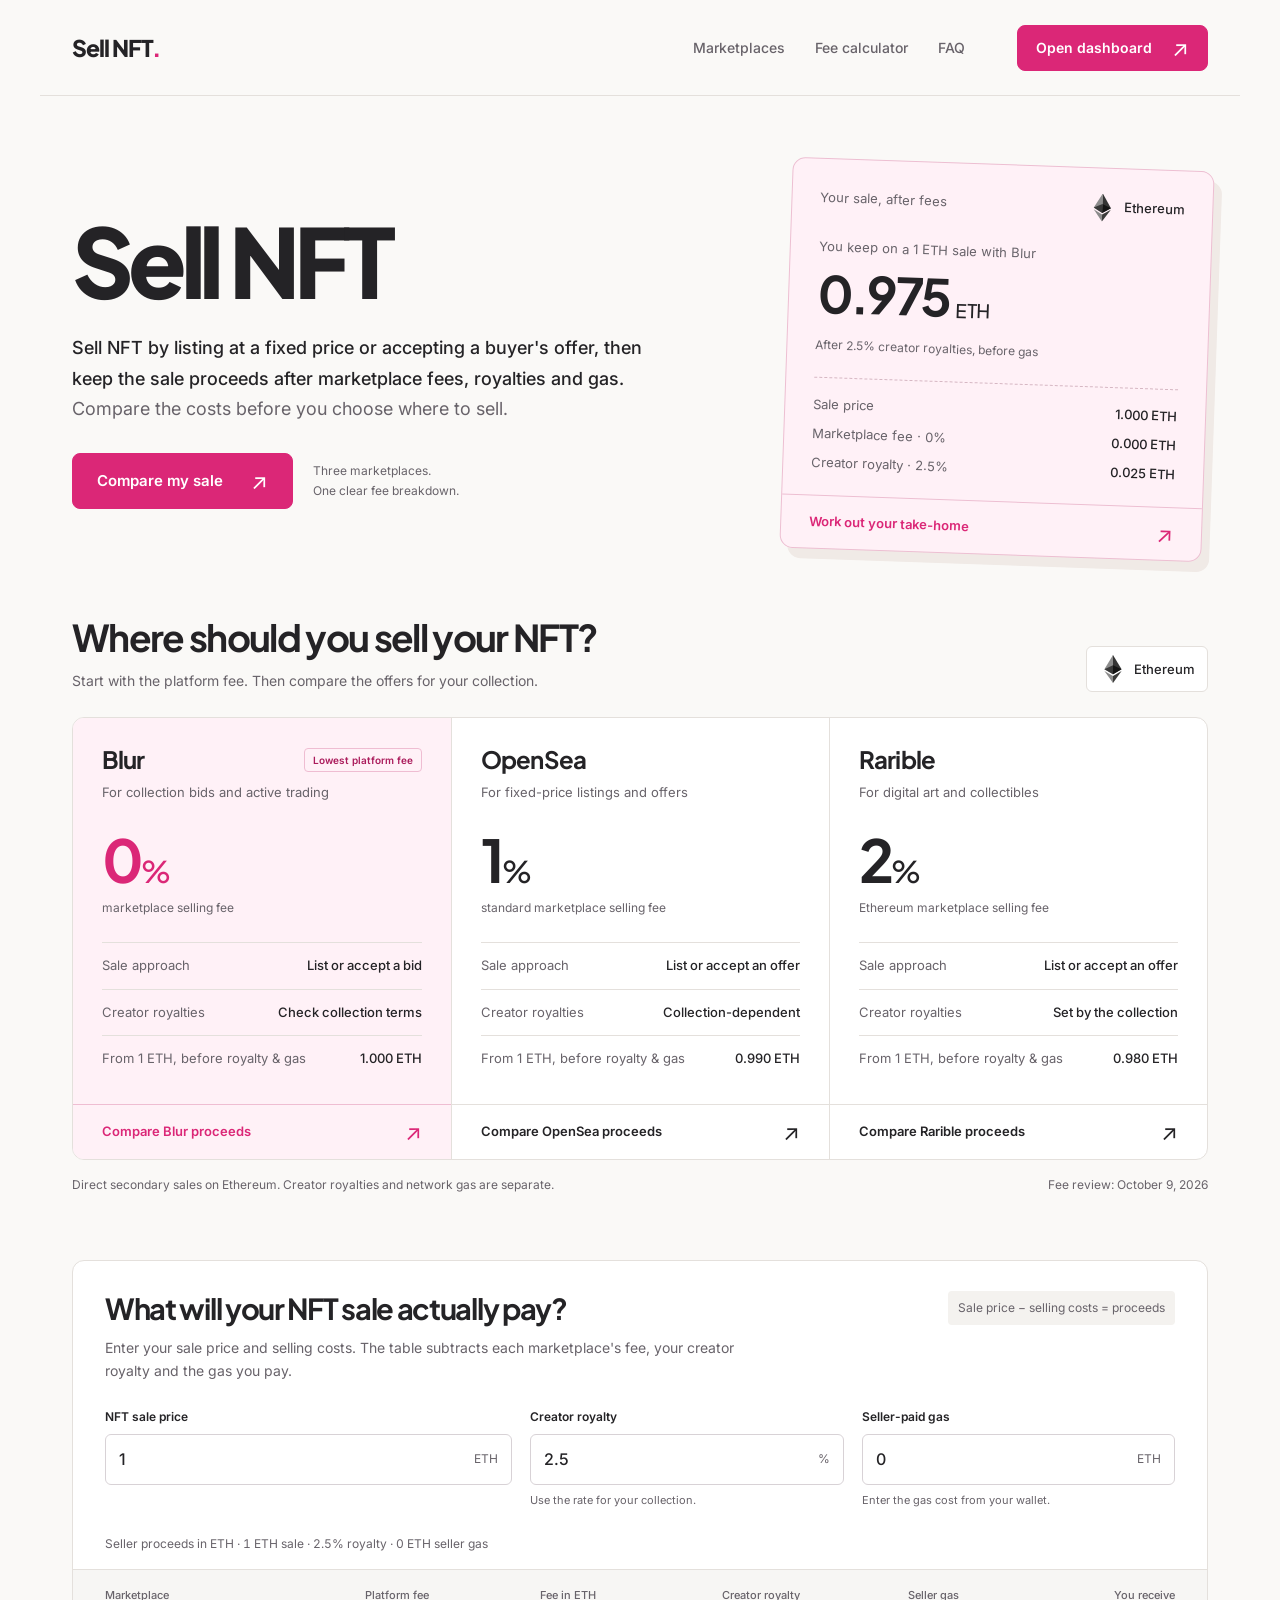
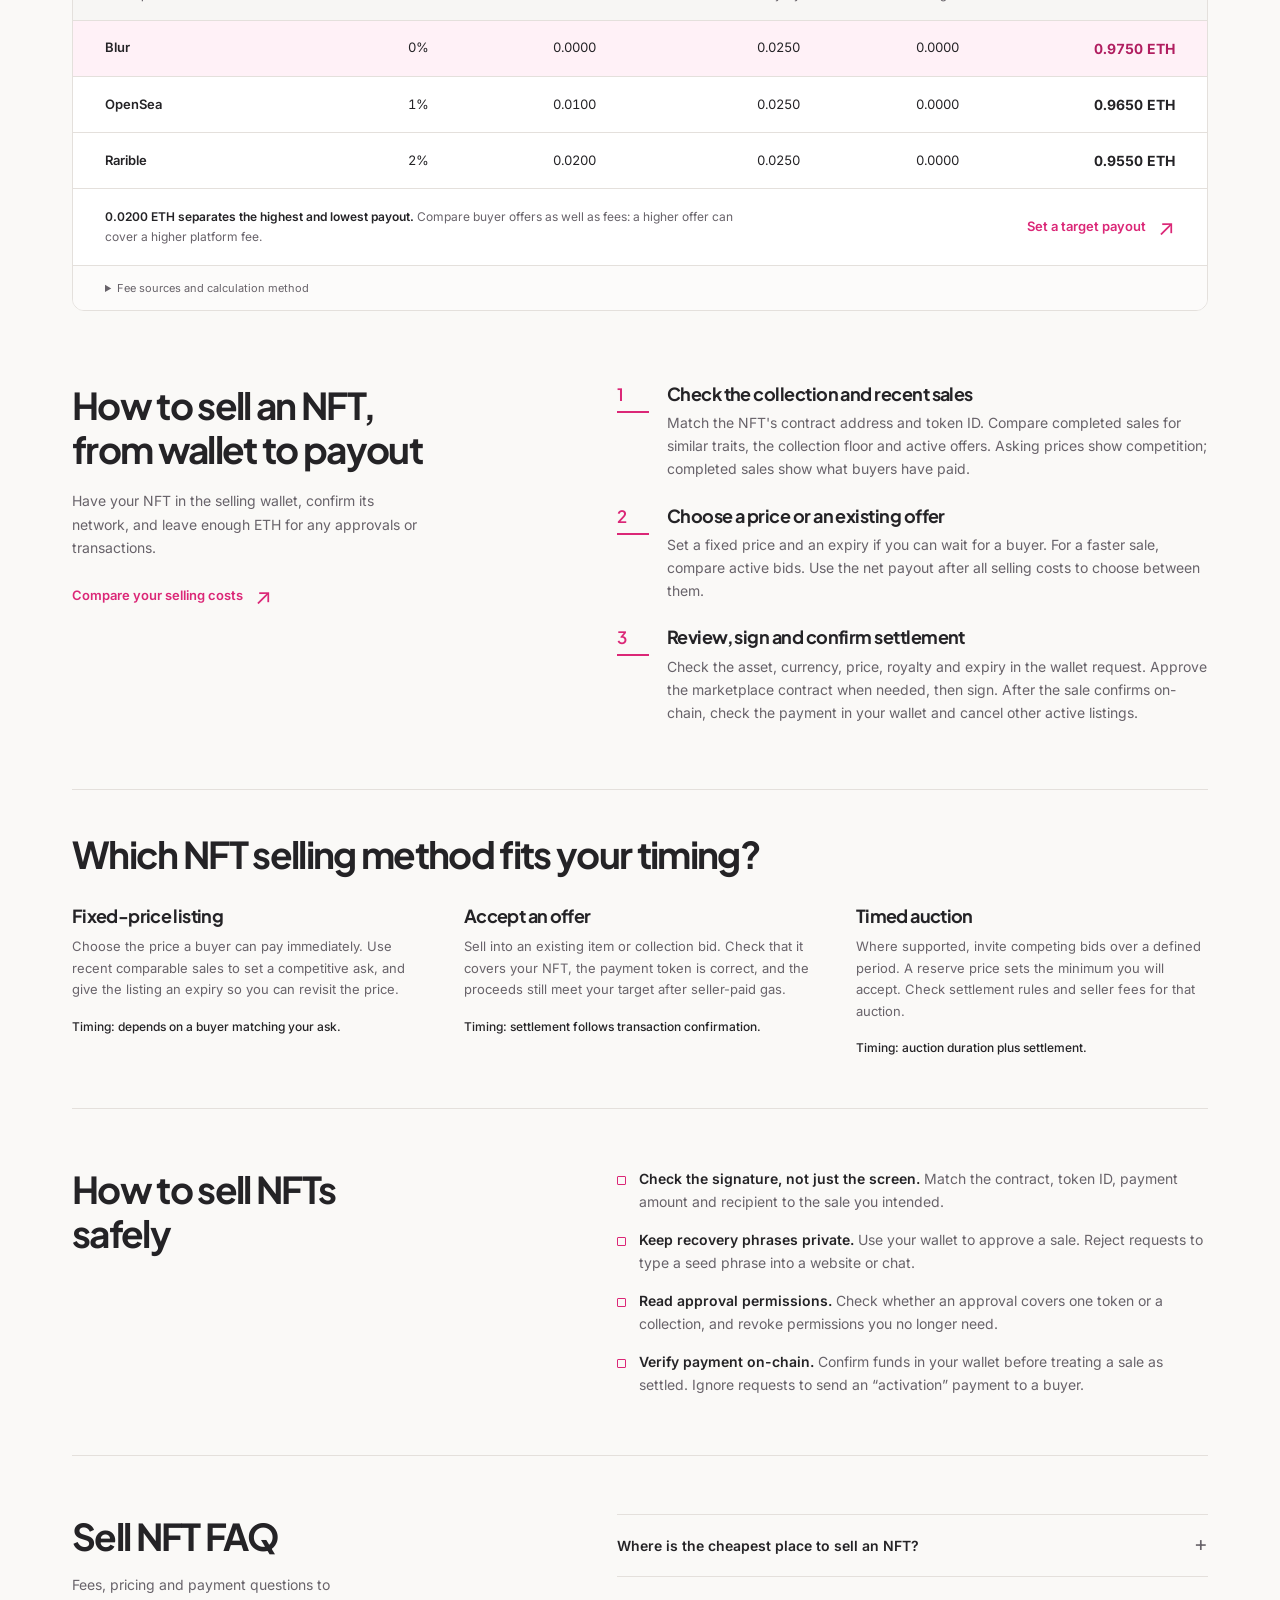
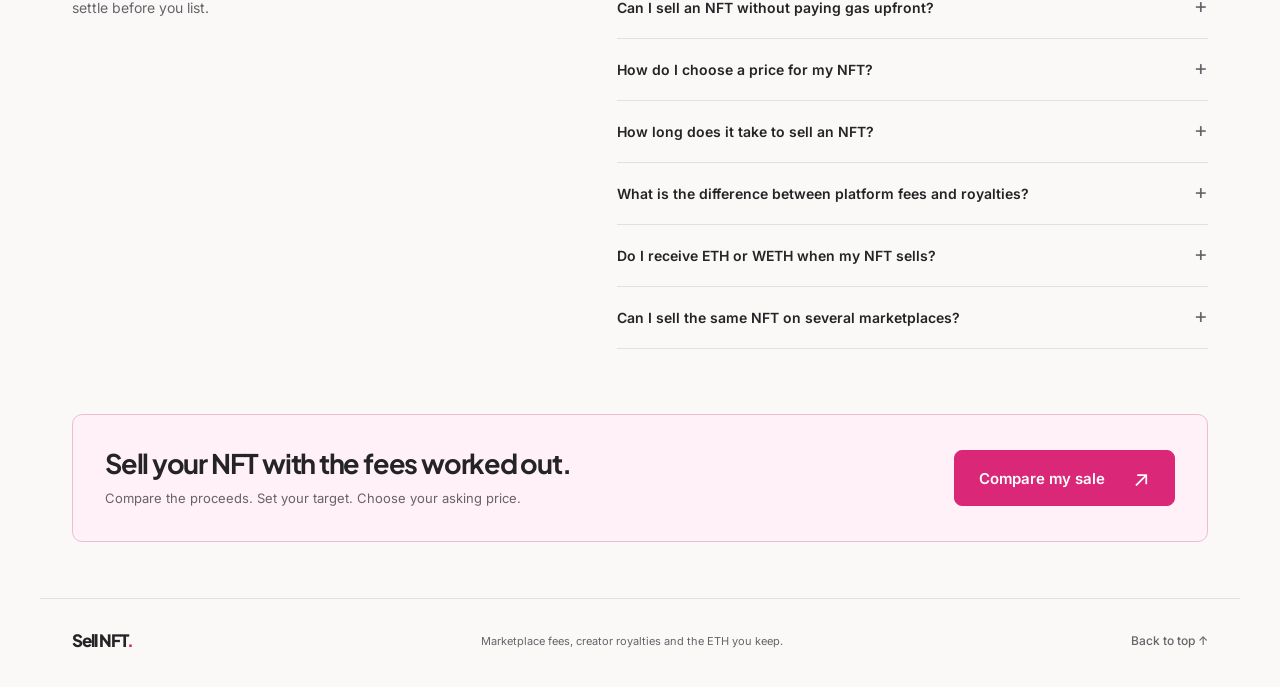
==== commit adcecb48: "redesign: clean template" ====
--- a/index.html
+++ b/index.html
@@ -1,300 +1,120 @@
 <!doctype html>
 <html lang="en">
 <head>
-  <meta charset="utf-8">
-  <meta name="viewport" content="width=device-width, initial-scale=1">
-  <title>Sell NFT — Sell your NFT with confidence</title>
-  <meta name="description" content="Sell NFT refers to listing a non-fungible token on a marketplace or accepting an offer to transfer it to a buyer.">
-  <meta name="robots" content="index,follow,max-snippet:-1,max-image-preview:large,max-video-preview:-1">
-  <meta name="theme-color" content="#eef0f3">
-  <link rel="canonical" href="https://sell-nft.github.io/">
-  <link rel="icon" type="image/png" href="favicon.png">
-  <link rel="prefetch" href="dashboard/index.html">
-  <link rel="preconnect" href="https://defillama.com/" crossorigin>
-  <link rel="preconnect" href="https://coins.llama.fi" crossorigin>
-  <meta property="og:type" content="website"><meta property="og:url" content="https://sell-nft.github.io/">
-  <meta property="og:title" content="Sell NFT — Sell your NFT with confidence">
-  <meta property="og:description" content="Sell NFT refers to listing a non-fungible token on a marketplace or accepting an offer to transfer it to a buyer.">
-  <meta property="og:site_name" content="Sell NFT dashboard"><meta property="og:image" content="https://sell-nft.github.io/og-cover.png">
-  <meta name="twitter:card" content="summary_large_image"><meta name="twitter:title" content="Sell NFT — Sell your NFT with confidence"><meta name="twitter:description" content="Sell NFT refers to listing a non-fungible token on a marketplace or accepting an offer to transfer it to a buyer."><meta name="twitter:image" content="https://sell-nft.github.io/og-cover.png">
-  <script type="application/ld+json">
-  {
-    "@context":"https://schema.org",
-    "@graph":[
-      {"@type":"WebSite","@id":"https://sell-nft.github.io/#website","url":"https://sell-nft.github.io/","name":"Sell NFT dashboard","inLanguage":"en-US"},
-      {"@type":"Thing","@id":"https://sell-nft.github.io/#brand","name":"Sell NFT",
-       "description":"Sell NFT refers to listing a non-fungible token on a marketplace or accepting an offer to transfer it to a buyer.",
-       "sameAs":["https://opensea.io/", "https://magiceden.io/", "https://rarible.com/", "https://looksrare.org/"]},
-      {"@type":"WebPage","@id":"https://sell-nft.github.io/#webpage","url":"https://sell-nft.github.io/","name":"Sell NFT \u2014 Sell your NFT with confidence","description":"Sell NFT refers to listing a non-fungible token on a marketplace or accepting an offer to transfer it to a buyer.","isPartOf":{"@id":"https://sell-nft.github.io/#website"},"about":{"@id":"https://sell-nft.github.io/#brand"},"mainEntity":{"@id":"https://sell-nft.github.io/#brand"},"inLanguage":"en-US","mentions":[{"@type":"Thing","name":"Ethereum","sameAs":"https://ethereum.org/what-is-ethereum/"},{"@type":"Thing","name":"ERC-721","sameAs":"https://eips.ethereum.org/EIPS/eip-721"}]},
-      {"@type":"ItemList","@id":"https://sell-nft.github.io/#resources","name":"Sell NFT \u2014 resources & references","itemListElement":[{"@type":"ListItem","position":1,"name":"Ethereum NFT Overview","url":"https://ethereum.org/nft/"},{"@type":"ListItem","position":2,"name":"ERC-721 Standard","url":"https://eips.ethereum.org/EIPS/eip-721"},{"@type":"ListItem","position":3,"name":"ERC-1155 Standard","url":"https://eips.ethereum.org/EIPS/eip-1155"},{"@type":"ListItem","position":4,"name":"Non-Fungible Tokens","url":"https://en.wikipedia.org/wiki/Non-fungible_token"},{"@type":"ListItem","position":5,"name":"CoinGecko NFT Rankings","url":"https://www.coingecko.com/en/nft"},{"@type":"ListItem","position":6,"name":"Marketplace Volume","url":"https://defillama.com/nfts/marketplaces"},{"@type":"ListItem","position":7,"name":"Volume by Chain","url":"https://defillama.com/nfts/chains"},{"@type":"ListItem","position":8,"name":"OpenSea Top Collections","url":"https://opensea.io/collections/top"},{"@type":"ListItem","position":9,"name":"Sell on OpenSea","url":"https://support.opensea.io/en/articles/8867002-how-do-i-sell-an-nft"},{"@type":"ListItem","position":10,"name":"Sell on Rarible","url":"https://help.rarible.com/hc/en-us/articles/15201508178957-How-to-sell-list-one-or-more-items"},{"@type":"ListItem","position":11,"name":"Sell on Magic Eden","url":"https://help.magiceden.io/en/articles/6006555-how-to-sell-solana-nfts-on-magic-eden"},{"@type":"ListItem","position":12,"name":"OpenSea Gas Fees","url":"https://support.opensea.io/en/articles/8867083-what-are-gas-fees"},{"@type":"ListItem","position":13,"name":"NFT Listing Scams","url":"https://support.metamask.io/stay-safe/protect-yourself/nfts/nft-listing-scams/"},{"@type":"ListItem","position":14,"name":"OpenSea NFT Safety","url":"https://support.opensea.io/en/articles/8867129-how-can-i-stay-safe-and-protect-my-nfts"},{"@type":"ListItem","position":15,"name":"Secure Your NFTs","url":"https://www.ledger.com/academy/how-to-secure-your-nfts"},{"@type":"ListItem","position":16,"name":"Revoke Token Approvals","url":"https://revoke.cash/learn/approvals/how-to-revoke-token-approvals"}]}
-    ]
-  }
-  </script>
-  <style>
-:root{
-  --bg:#eef0f3; --bg-2:#e7eaef; --panel:#ffffff; --field:#f1f3f7; --field-2:#e9edf2;
-  --ink:#151a21; --text:#414954; --muted:#6a727d; --faint:#9aa2ad;
-  --line:rgba(20,26,33,.09); --line-2:rgba(20,26,33,.14);
-  --accent:#2081E2; --accent-ink:#0b355e; --accent-soft:rgba(32,129,226,0.13); --accent-glow:rgba(32,129,226,0.3);
-  --cta:#171a20; --cta-hover:#0a0c10; --cta-ink:#ffffff;
-  --shadow-card:0 1px 0 rgba(20,26,33,.02), 0 40px 80px -42px rgba(24,32,48,.40), 0 14px 30px -22px rgba(24,32,48,.24);
-  --shadow-pop:0 24px 60px -26px rgba(24,32,48,.38), 0 8px 20px -12px rgba(24,32,48,.22);
-  --mono: ui-monospace, "SF Mono", SFMono-Regular, Menlo, Consolas, monospace;
-  --font: Inter, ui-sans-serif, system-ui, -apple-system, "Segoe UI", Roboto, sans-serif;
-  --ease: cubic-bezier(0.22, 0.7, 0.24, 1);
-  color-scheme: light;
-}
-html[data-theme="dark"]{
-  --bg:#0b0e13; --bg-2:#0e131b; --panel:#141a24; --field:#1b2230; --field-2:#232c3d;
-  --ink:#e9eef7; --text:#bcc5d6; --muted:#8b95a8; --faint:#606a7e;
-  --line:rgba(226,234,250,.10); --line-2:rgba(226,234,250,.18);
-  --accent:#5ea4ea; --accent-ink:#8fc0f0; --accent-soft:rgba(94,164,234,0.16); --accent-glow:rgba(94,164,234,0.34);
-  --cta:#5ea4ea; --cta-hover:#508dc9; --cta-ink:#12161c;
-  --shadow-card:0 30px 70px -34px rgba(0,0,0,.66), 0 6px 18px -10px rgba(0,0,0,.5);
-  --shadow-pop:0 24px 60px -26px rgba(0,0,0,.7);
-  color-scheme: dark;
-}
-*{ box-sizing:border-box; }
-html{ height:100%; scroll-behavior:smooth; }
-@media (prefers-reduced-motion: reduce){ html{ scroll-behavior:auto; } }
-body{ margin:0; min-width:320px; height:100%; overflow:hidden; color:var(--text); background:var(--bg); font-family:var(--font); font-size:15px; line-height:1.55; -webkit-font-smoothing:antialiased; text-rendering:optimizeLegibility; }
-a{ color:inherit; text-decoration:none; }
-button{ font:inherit; color:inherit; background:none; border:none; cursor:pointer; }
-img{ display:block; max-width:100%; }
-h1,h2,h3,p{ margin:0; }
-a:focus-visible, button:focus-visible, summary:focus-visible{ outline:2px solid var(--accent); outline-offset:3px; border-radius:10px; }
-.skip{ position:absolute; left:-999px; }
-.skip:focus{ left:12px; top:12px; z-index:120; padding:9px 15px; border-radius:10px; background:var(--cta); color:var(--cta-ink); font-weight:750; }
-.bg{ position:fixed; inset:0; z-index:0; pointer-events:none; overflow:hidden; background:
-  radial-gradient(1100px 700px at 82% 116%, var(--bg-2), transparent 60%),
-  radial-gradient(900px 620px at -6% -8%, var(--bg-2), transparent 58%); }
-.bg::before{ content:""; position:absolute; right:-14%; bottom:-30%; width:min(92vw,940px); aspect-ratio:1; border-radius:50%;
-  background:repeating-radial-gradient(circle at center, transparent 0 86px, var(--line) 86px 87px); opacity:.5; mask:radial-gradient(circle at center, #000 62%, transparent 72%); }
-.bg::after{ content:""; position:absolute; left:-10%; top:-16%; width:min(70vw,560px); aspect-ratio:1; border-radius:50%;
-  background:repeating-radial-gradient(circle at center, transparent 0 64px, var(--line) 64px 65px); opacity:.4; mask:radial-gradient(circle at center, #000 60%, transparent 72%); }
-.topbar{ position:relative; z-index:70; flex:0 0 auto; display:flex; align-items:center; justify-content:space-between; gap:14px; padding:13px clamp(16px,3.4vw,34px);
-  background:color-mix(in srgb, var(--bg) 78%, transparent); backdrop-filter:saturate(140%) blur(12px); -webkit-backdrop-filter:saturate(140%) blur(12px); border-bottom:1px solid var(--line); }
-.tb-left{ display:flex; align-items:center; gap:12px; min-width:0; }
-.hamb{ display:grid; place-items:center; width:40px; height:40px; flex:0 0 auto; position:relative; border:1px solid var(--line-2); border-radius:12px; background:var(--panel); color:var(--ink); transition:border-color .15s var(--ease); }
-.hamb:hover{ border-color:var(--accent); }
-.hamb .bar{ position:absolute; left:11px; right:11px; height:2px; border-radius:2px; background:currentColor; transition:transform .24s var(--ease), opacity .18s var(--ease); }
-.hamb .bar:nth-child(1){ top:14px; } .hamb .bar:nth-child(2){ top:19px; } .hamb .bar:nth-child(3){ top:24px; }
-body.drawer-open .hamb .bar:nth-child(1){ transform:translateY(5px) rotate(45deg); }
-body.drawer-open .hamb .bar:nth-child(2){ opacity:0; }
-body.drawer-open .hamb .bar:nth-child(3){ transform:translateY(-5px) rotate(-45deg); }
-.brand{ display:flex; align-items:center; gap:11px; min-width:0; }
-.brand-logo{ width:34px; height:34px; flex:0 0 auto; display:grid; place-items:center; border-radius:10px; background:var(--panel); box-shadow:inset 0 0 0 1px var(--line-2); }
-.brand-logo img{ width:22px; height:22px; border-radius:50%; }
-.brand-name{ font-size:19px; font-weight:820; letter-spacing:-0.03em; color:var(--ink); line-height:1.1; white-space:nowrap; }
-.tb-right{ display:flex; align-items:center; gap:9px; }
-.theme-toggle{ display:inline-flex; align-items:center; gap:2px; padding:3px; border-radius:999px; background:var(--field); box-shadow:inset 0 0 0 1px var(--line); }
-.theme-toggle button{ display:grid; place-items:center; width:30px; height:30px; border-radius:999px; color:var(--muted); transition:color .15s var(--ease), background-color .15s var(--ease); }
-.theme-toggle button svg{ width:15px; height:15px; }
-.theme-toggle button[aria-pressed="true"]{ color:var(--ink); background:var(--panel); box-shadow:0 2px 8px -3px rgba(0,0,0,.28); }
-.btn-app{ display:inline-flex; align-items:center; gap:8px; padding:9px 15px; border-radius:11px; background:var(--panel); color:var(--ink); font-size:13.5px; font-weight:700; letter-spacing:-0.01em; box-shadow:inset 0 0 0 1px var(--line-2); transition:box-shadow .15s var(--ease), transform .15s var(--ease); white-space:nowrap; }
-.btn-app svg{ width:16px; height:16px; color:var(--muted); }
-.btn-app:hover{ box-shadow:inset 0 0 0 1px var(--accent); transform:translateY(-1px); }
-.btn-app:hover svg{ color:var(--accent-ink); }
-.scrim{ position:fixed; inset:0; z-index:80; background:rgba(10,14,17,.42); opacity:0; visibility:hidden; transition:opacity .28s var(--ease), visibility .28s var(--ease); }
-body.drawer-open .scrim{ opacity:1; visibility:visible; }
-.drawer{ position:fixed; z-index:90; top:0; left:0; height:100dvh; width:300px; max-width:86vw; display:flex; flex-direction:column; padding:16px 14px 16px; background:var(--panel); border-right:1px solid var(--line); box-shadow:var(--shadow-pop);
-  transform:translateX(-104%); transition:transform .3s var(--ease); overflow-y:auto; }
-body.drawer-open .drawer{ transform:translateX(0); }
-.drawer-head{ display:flex; align-items:center; justify-content:space-between; gap:10px; padding:2px 6px 8px; }
-.drawer-head .brand-name{ font-size:15px; }
-.drawer-close{ display:grid; place-items:center; width:34px; height:34px; border-radius:10px; color:var(--muted); }
-.drawer-close:hover{ color:var(--ink); background:var(--field); }
-.drawer-close svg{ width:17px; height:17px; }
-.nav-label{ margin:15px 12px 6px; font-size:10px; font-weight:750; letter-spacing:0.15em; text-transform:uppercase; color:var(--faint); }
-.nav-item{ display:flex; align-items:center; gap:12px; padding:9px 12px; border-radius:10px; color:var(--text); font-size:14px; font-weight:650; transition:color .15s var(--ease), background-color .15s var(--ease); }
-.nav-item .ni-ico{ width:18px; height:18px; flex:0 0 auto; color:var(--muted); }
-.nav-item.is-active{ color:var(--accent-ink); background:var(--accent-soft); }
-.nav-item.is-active .ni-ico{ color:var(--accent-ink); }
-.nav-item:hover{ color:var(--ink); background:var(--field); }
-.nav-group{ border-radius:10px; }
-.nav-group summary{ display:flex; align-items:center; gap:12px; padding:9px 12px; border-radius:10px; color:var(--text); font-size:14px; font-weight:650; cursor:pointer; list-style:none; transition:color .15s var(--ease), background-color .15s var(--ease); }
-.nav-group summary::-webkit-details-marker{ display:none; }
-.nav-group summary .ni-ico{ width:18px; height:18px; flex:0 0 auto; color:var(--muted); }
-.nav-group summary .chev{ width:15px; height:15px; margin-left:auto; color:var(--faint); transition:transform .2s var(--ease); }
-.nav-group summary:hover{ color:var(--ink); background:var(--field); }
-.nav-group[open] summary{ color:var(--ink); }
-.nav-group[open] summary .chev{ transform:rotate(180deg); }
-.nav-sub{ display:flex; flex-direction:column; gap:1px; padding:2px 0 8px 42px; }
-.nav-sub a{ display:flex; align-items:baseline; gap:7px; padding:6px 10px; border-radius:8px; color:var(--muted); font-size:12.5px; font-weight:550; transition:color .15s var(--ease), background-color .15s var(--ease); }
-.nav-sub a small{ color:var(--faint); font-size:10.5px; font-weight:500; }
-.nav-sub a:hover{ color:var(--accent-ink); background:var(--field); }
-.drawer-foot{ margin-top:auto; padding-top:13px; border-top:1px solid var(--line); }
-.disclose{ margin:8px 8px 0; font-size:11px; line-height:1.5; color:var(--muted); }
-.disclose strong{ color:var(--text); font-weight:750; }
-.fine{ margin:6px 8px 0; font-size:10.5px; line-height:1.45; color:var(--faint); }
-.app{ height:100dvh; display:flex; flex-direction:column; overflow:hidden; position:relative; z-index:1; }
-.wrap{ flex:1 1 auto; min-height:0; display:grid; place-items:center; overflow:hidden; }
-.stage{ width:100%; max-width:560px; max-height:100%; margin-inline:auto; padding:clamp(14px,3vh,36px) clamp(16px,3.4vw,26px); display:flex; flex-direction:column; align-items:center; text-align:center; }
-.lead{ margin:0 0 clamp(13px,2.2vh,20px); max-width:24ch; font-size:clamp(19px,2.5vw,27px); line-height:1.16; letter-spacing:-0.025em; font-weight:750; color:var(--ink); }
-.lead .hl{ color:var(--accent-ink); }
-.hero-chips{ display:flex; flex-wrap:wrap; justify-content:center; gap:9px; margin-top:clamp(13px,2.2vh,18px); }
-.hchip{ display:inline-flex; align-items:baseline; gap:7px; padding:8px 13px; border-radius:12px; background:var(--panel); box-shadow:inset 0 0 0 1px var(--line); font-size:12px; font-weight:600; color:var(--muted); transition:box-shadow .15s var(--ease), color .15s var(--ease); }
-.hchip b{ color:var(--ink); font-family:var(--mono); font-size:12.5px; font-weight:650; font-variant-numeric:tabular-nums; }
-.hchip .ext{ color:var(--faint); font-size:10px; }
-a.hchip:hover{ box-shadow:inset 0 0 0 1px var(--accent); color:var(--text); }
-a.hchip:hover .ext{ color:var(--accent-ink); }
-.swap-card{ position:relative; width:min(480px,100%); border-radius:28px; background:var(--panel); padding:clamp(20px,4vw,30px); text-align:left; box-shadow:var(--shadow-card); }
-.card-head{ display:flex; align-items:center; justify-content:space-between; margin:2px 4px 17px; }
-.card-title{ font-size:15px; font-weight:800; letter-spacing:-0.02em; color:var(--ink); }
-.badge{ display:inline-flex; align-items:center; gap:6px; padding:5px 11px; border-radius:999px; color:var(--accent-ink); background:var(--accent-soft); font-size:10px; font-weight:750; letter-spacing:0.07em; text-transform:uppercase; }
-.badge i{ width:6px; height:6px; border-radius:50%; background:var(--accent); }
-.field{ position:relative; padding:17px 18px 18px; border-radius:19px; background:var(--field); }
-.field + .field{ margin-top:6px; }
-.field-top{ display:flex; align-items:center; justify-content:space-between; }
-.field-label{ font-size:12px; font-weight:600; color:var(--muted); }
-.field-bal{ font-size:11px; font-weight:600; color:var(--faint); }
-.field-row{ display:flex; align-items:center; justify-content:space-between; gap:12px; margin-top:11px; min-width:0; }
-.amount{ min-width:0; }
-.amount b{ display:block; font-size:clamp(29px,5vw,38px); font-weight:750; line-height:1; letter-spacing:-0.02em; color:var(--ink); font-variant-numeric:tabular-nums; }
-.amount span{ display:block; margin-top:6px; font-size:11px; font-weight:600; color:var(--faint); }
-.token-pill{ display:inline-flex; align-items:center; gap:10px; flex:0 0 auto; padding:7px 12px 7px 8px; border-radius:999px; background:var(--panel); box-shadow:0 4px 14px -8px rgba(0,0,0,.4), inset 0 0 0 1px var(--line); transition:box-shadow .15s var(--ease); }
-.token-pill:hover{ box-shadow:0 6px 18px -8px rgba(0,0,0,.42), inset 0 0 0 1px var(--line-2); }
-.token-pill img{ width:26px; height:26px; flex:0 0 auto; border-radius:50%; }
-.token-meta{ display:flex; flex-direction:column; line-height:1.05; min-width:0; }
-.token-meta small{ font-size:9.5px; font-weight:600; letter-spacing:0.06em; text-transform:uppercase; color:var(--faint); }
-.token-meta b{ font-size:15px; font-weight:800; letter-spacing:-0.01em; color:var(--ink); white-space:nowrap; }
-.token-pill .chev{ width:14px; height:14px; flex:0 0 auto; color:var(--faint); }
-.reverse{ position:relative; z-index:2; display:grid; place-items:center; width:40px; height:40px; margin:-14px auto; border:4px solid var(--panel); border-radius:13px; background:var(--field-2); color:var(--muted); box-shadow:0 6px 16px -8px rgba(0,0,0,.4); transition:transform .28s var(--ease), color .15s var(--ease), background-color .15s var(--ease); }
-.reverse svg{ width:16px; height:16px; }
-.reverse:hover{ color:var(--cta-ink); background:var(--accent); transform:rotate(180deg); }
-.details-btn{ display:flex; align-items:center; justify-content:center; gap:8px; width:100%; margin-top:12px; padding:12px; border-radius:14px; background:var(--field); color:var(--muted); font-size:12px; font-weight:750; letter-spacing:0.06em; text-transform:uppercase; transition:color .15s var(--ease), background-color .15s var(--ease); }
-.details-btn svg{ width:14px; height:14px; transition:transform .2s var(--ease); }
-.details-btn:hover{ color:var(--ink); }
-.details-btn[aria-expanded="true"] svg{ transform:rotate(180deg); }
-.details{ overflow:hidden; max-height:0; opacity:0; transition:max-height .3s var(--ease), opacity .22s var(--ease), margin .3s var(--ease); }
-.details.open{ max-height:280px; opacity:1; margin-top:6px; }
-.d-row{ display:flex; align-items:center; justify-content:space-between; gap:12px; padding:11px 8px; border-bottom:1px solid var(--line); }
-.d-row:last-child{ border-bottom:0; }
-.d-row span{ font-size:12.5px; font-weight:600; color:var(--muted); }
-.d-row b{ font-size:12.5px; font-weight:700; color:var(--text); }
-.d-row b.ok{ color:var(--accent-ink); }
-.d-row b.mono{ font-family:var(--mono); font-size:11px; }
-.cta{ display:flex; align-items:center; justify-content:center; gap:8px; margin-top:12px; padding:16px; border-radius:16px; background:var(--cta); color:var(--cta-ink); font-size:15px; font-weight:800; letter-spacing:0.03em; text-transform:uppercase; box-shadow:0 16px 34px -16px rgba(0,0,0,.5); transition:background-color .15s var(--ease), transform .15s var(--ease); }
-.cta svg{ width:16px; height:16px; }
-.cta:hover{ background:var(--cta-hover); transform:translateY(-1px); }
-.card-note{ margin:13px 4px 0; font-size:11px; line-height:1.5; color:var(--faint); text-align:center; }
-.card-note a{ color:var(--muted); text-decoration:underline; text-decoration-color:var(--line-2); text-underline-offset:2px; }
-.card-note a:hover{ color:var(--accent-ink); }
-@media (max-width:560px){
-  .brand-name{ font-size:16px; } .btn-app span{ display:none; } .btn-app{ padding:9px 11px; }
-  .stage{ padding:12px 16px; }
-  .lead{ font-size:clamp(18px,5.5vw,24px); margin-bottom:14px; }
-  .swap-card{ padding:18px; } .field{ padding:14px 15px 15px; } .amount b{ font-size:29px; }
-  .hero-chips{ margin-top:12px; }
-}
-@media (max-height:700px){ .lead{ font-size:clamp(17px,4.5vw,21px); margin-bottom:10px; } .hero-chips{ display:none; } }
-@media (max-height:600px){ .field{ padding:12px 15px 13px; } .amount b{ font-size:26px; } .details-btn{ margin-top:8px; padding:9px; } .cta{ padding:14px; margin-top:8px; } }
-@media (prefers-reduced-motion: reduce){ *{ transition:none !important; } }
-.stage.is-hero{ max-width:780px; }
-.hero{ display:flex; flex-direction:column; align-items:center; text-align:center; }
-.hero-h2{ margin:0; max-width:17ch; font-size:clamp(31px,5.8vw,56px); line-height:1.04; letter-spacing:-0.035em; font-weight:830; color:var(--ink); }
-.hero-h2 .hl{ color:var(--accent-ink); }
-.hero-sub{ margin:clamp(16px,2.8vh,23px) auto 0; max-width:54ch; font-size:clamp(15px,1.65vw,18px); line-height:1.58; color:var(--muted); font-weight:450; }
-.hero-cta{ display:flex; flex-wrap:wrap; align-items:center; justify-content:center; gap:12px; margin-top:clamp(22px,3.6vh,32px); }
-.hero-cta .cta{ margin-top:0; text-transform:none; letter-spacing:0.005em; padding:15px 26px; font-size:15px; border-radius:14px; }
-.hero-cta .cta-ghost{ background:var(--panel); color:var(--ink); box-shadow:inset 0 0 0 1px var(--line-2); }
-.hero-cta .cta-ghost:hover{ background:var(--field); box-shadow:inset 0 0 0 1px var(--accent); transform:translateY(-1px); }
-@media (max-width:560px){ .hero-cta{ flex-direction:column; width:100%; max-width:340px; } .hero-cta .cta{ width:100%; } }
-@media (max-height:640px){ .hero-sub{ font-size:14px; margin-top:12px; } .hero-chips{ display:none; } }
-  </style>
-  <script>document.documentElement.classList.add('js')</script>
+<meta charset="utf-8">
+<meta name="viewport" content="width=device-width, initial-scale=1">
+<title>Sell NFT — Compare Marketplace Fees &amp; Keep More ETH</title>
+<meta name="description" content="Sell NFT with a clear view of your payout. Compare Blur, OpenSea and Rarible fees, calculate proceeds after royalties and gas, and choose how to sell.">
+<meta name="robots" content="index,follow,max-image-preview:large">
+<meta name="theme-color" content="#faf9f7">
+<link rel="canonical" href="https://sell-nft.github.io/">
+<link rel="icon" href="favicon.svg" type="image/svg+xml">
+<link rel="apple-touch-icon" href="apple-touch-icon.png">
+<meta property="og:type" content="website">
+<meta property="og:locale" content="en_US">
+<meta property="og:title" content="Sell NFT — Compare Marketplace Fees &amp; Keep More ETH">
+<meta property="og:description" content="Compare NFT selling fees in one place. See what you keep after marketplace fees, creator royalties and gas.">
+<meta property="og:url" content="https://sell-nft.github.io/">
+<meta property="og:site_name" content="Sell NFT">
+<meta property="og:image" content="https://sell-nft.github.io/og.png">
+<meta property="og:image:width" content="1200">
+<meta property="og:image:height" content="630">
+<meta property="og:image:alt" content="Sell NFT marketplace fee comparison: Blur 0%, OpenSea 1%, Rarible 2% on Ethereum">
+<meta name="twitter:card" content="summary_large_image">
+<meta name="twitter:title" content="Sell NFT — Compare Marketplace Fees &amp; Keep More ETH">
+<meta name="twitter:description" content="Compare marketplaces and calculate your NFT sale proceeds after fees, royalties and gas.">
+<meta name="twitter:url" content="https://sell-nft.github.io/">
+<meta name="twitter:image" content="https://sell-nft.github.io/og.png">
+<meta name="twitter:image:alt" content="Sell NFT marketplace fee comparison on Ethereum">
+<link rel="preconnect" href="https://fonts.googleapis.com">
+<link rel="preconnect" href="https://fonts.gstatic.com" crossorigin>
+<link rel="stylesheet" href="https://fonts.googleapis.com/css2?family=Inter:wght@400;500;600;700&family=Plus+Jakarta+Sans:wght@500;600;700;800&display=swap">
+<link rel="stylesheet" href="assets/site.css">
+<script type="application/ld+json">{"@context": "https://schema.org", "@graph": [{"@type": "WebSite", "@id": "https://sell-nft.github.io/#website", "url": "https://sell-nft.github.io/", "name": "Sell NFT", "inLanguage": "en"}, {"@type": "WebPage", "@id": "https://sell-nft.github.io/#webpage", "url": "https://sell-nft.github.io/", "name": "Sell NFT — Compare Marketplace Fees & Keep More ETH", "description": "Compare NFT marketplace selling fees and calculate proceeds after creator royalties and seller-paid gas.", "isPartOf": {"@id": "https://sell-nft.github.io/#website"}, "inLanguage": "en", "breadcrumb": {"@id": "https://sell-nft.github.io/#breadcrumb"}, "mainEntity": {"@id": "https://sell-nft.github.io/#application"}, "hasPart": {"@id": "https://sell-nft.github.io/#faq"}, "primaryImageOfPage": {"@type": "ImageObject", "url": "https://sell-nft.github.io/og.png", "width": 1200, "height": 630}}, {"@type": "SoftwareApplication", "@id": "https://sell-nft.github.io/#application", "name": "NFT Sale Fee Calculator", "url": "https://sell-nft.github.io/", "applicationCategory": "FinanceApplication", "operatingSystem": "Any", "browserRequirements": "JavaScript-enabled web browser", "isAccessibleForFree": true, "featureList": ["Compare Ethereum NFT marketplace fees", "Calculate net sale proceeds", "Calculate an asking price from a target payout"], "offers": {"@type": "Offer", "price": "0", "priceCurrency": "USD"}}, {"@type": "BreadcrumbList", "@id": "https://sell-nft.github.io/#breadcrumb", "itemListElement": [{"@type": "ListItem", "position": 1, "name": "Sell NFT", "item": "https://sell-nft.github.io/"}]}, {"@type": "FAQPage", "@id": "https://sell-nft.github.io/#faq", "url": "https://sell-nft.github.io/#faq", "name": "Sell NFT FAQ", "isPartOf": {"@id": "https://sell-nft.github.io/#webpage"}, "inLanguage": "en", "mainEntity": [{"@type": "Question", "name": "Where is the cheapest place to sell an NFT?", "acceptedAnswer": {"@type": "Answer", "text": "For the Ethereum marketplace fees compared here, Blur charges 0%, OpenSea normally charges 1%, and Rarible charges 2% on direct listings. Compare the final proceeds after collection royalties and gas. The highest available buyer offer can matter more than the lowest fee."}}, {"@type": "Question", "name": "Can I sell an NFT without paying gas upfront?", "acceptedAnswer": {"@type": "Answer", "text": "An off-chain listing signature can be free after the required token approval is in place. Initial approvals, accepting offers and on-chain cancellations can cost gas. On OpenSea, the buyer pays transaction gas when purchasing a fixed-price listing; the seller pays gas when accepting an offer."}}, {"@type": "Question", "name": "How do I choose a price for my NFT?", "acceptedAnswer": {"@type": "Answer", "text": "Start with recent completed sales for the same collection and similar traits. Compare the current floor and funded offers, then calculate the price needed to meet your target payout after fees. For a faster sale, evaluate bids already available for your token."}}, {"@type": "Question", "name": "How long does it take to sell an NFT?", "acceptedAnswer": {"@type": "Answer", "text": "A fixed-price listing waits for a buyer, which can take minutes, days or longer. Accepting a valid funded offer moves directly to the transaction stage. Settlement then depends on network confirmation, while an auction also includes its bidding period."}}, {"@type": "Question", "name": "What is the difference between platform fees and royalties?", "acceptedAnswer": {"@type": "Answer", "text": "A platform fee pays the marketplace for the sale. A creator royalty directs part of the sale price to the collection's creator. Each is calculated separately from the price. Network gas pays for blockchain transactions and is an additional cost."}}, {"@type": "Question", "name": "Do I receive ETH or WETH when my NFT sells?", "acceptedAnswer": {"@type": "Answer", "text": "The listing or offer specifies the payment token. An ETH-denominated fixed-price purchase pays in ETH, while Ethereum offers often use WETH, the wrapped form of ETH. Check the token before accepting. Unwrapping WETH to ETH is a separate transaction with a gas cost."}}, {"@type": "Question", "name": "Can I sell the same NFT on several marketplaces?", "acceptedAnswer": {"@type": "Answer", "text": "You can create listings on multiple compatible marketplaces while holding the NFT. Once it sells, review and cancel any remaining active orders. An unexpired signed order may become fillable again if the NFT returns to your wallet and its approval remains active."}}]}]}</script>
 </head>
 <body>
-  <a class="skip" href="#route-preview">Skip to preview</a>
-  <div class="bg" aria-hidden="true"></div>
-
-  <div class="app">
-  <header class="topbar">
-    <div class="tb-left">
-      <button class="hamb" type="button" id="hamb" aria-label="Open navigation" aria-controls="drawer" aria-expanded="false"><span class="bar"></span><span class="bar"></span><span class="bar"></span></button>
-      <div class="brand"><span class="brand-logo"><img src="favicon.png" width="22" height="22" alt="Sell NFT logo"></span><h1 class="brand-name">Sell NFT</h1></div>
+<header class="ccaa718 c3128be">
+  <div class="c5349f6">Sell NFT<span>.</span></div>
+  <nav aria-label="Page sections"><button type="button" data-section="marketplaces">Marketplaces</button><button type="button" data-section="fees">Fee calculator</button><button type="button" data-section="faq">FAQ</button></nav>
+  <a class="c5167b7 c66eab4" href="dashboard/">Open dashboard <span class="c522c8a" aria-hidden="true">↗</span></a>
+</header>
+<main class="ccaa718">
+  <section class="cd7187c" aria-labelledby="hero-title">
+    <div>
+      <h1 id="hero-title">Sell NFT</h1>
+      <p class="c886a28"><strong>Sell NFT by listing at a fixed price or accepting a buyer's offer, then keep the sale proceeds after marketplace fees, royalties and gas.</strong> Compare the costs before you choose where to sell.</p>
+      <div class="c24f766"><a class="c5167b7" href="dashboard/">Compare my sale <span class="c522c8a" aria-hidden="true">↗</span></a><span class="c8275ac">Three marketplaces.<br>One clear fee breakdown.</span></div>
     </div>
-    <div class="tb-right">
-      <div class="theme-toggle" role="group" aria-label="Color theme">
-        <button type="button" id="theme-light" aria-pressed="true" aria-label="Light theme"><svg viewBox="0 0 24 24" fill="none" stroke="currentColor" stroke-width="1.9" aria-hidden="true"><circle cx="12" cy="12" r="4.2"/><path d="M12 2v2.4M12 19.6V22M2 12h2.4M19.6 12H22M4.9 4.9l1.7 1.7M17.4 17.4l1.7 1.7M19.1 4.9l-1.7 1.7M6.6 17.4l-1.7 1.7"/></svg></button>
-        <button type="button" id="theme-dark" aria-pressed="false" aria-label="Dark theme"><svg viewBox="0 0 24 24" fill="none" stroke="currentColor" stroke-width="1.9" aria-hidden="true"><path d="M20 14.5A8 8 0 0 1 9.5 4a6.5 6.5 0 1 0 10.5 10.5z"/></svg></button>
-      </div>
-      <a class="btn-app" href="dashboard/" target="_blank" rel="noopener noreferrer"><svg viewBox="0 0 24 24" fill="none" stroke="currentColor" stroke-width="1.8" aria-hidden="true"><rect x="3" y="6" width="18" height="12" rx="3"/><path d="M16 11h2"/></svg><span>Open app</span></a>
+    <a class="c489214" href="dashboard/" aria-label="Compare your NFT sale in the dashboard">
+      <div class="cbeccd8"><span>Your sale, after fees</span><span class="cd5d9ac"><img src="assets/tokens/eth.svg" width="28" height="28" alt=""> Ethereum</span></div>
+      <span class="cdf6ffc">You keep on a 1 ETH sale with Blur</span>
+      <span class="c516c55">0.975 <small>ETH</small></span>
+      <span class="c4b1f5d">After 2.5% creator royalties, before gas</span>
+      <dl><div><dt>Sale price</dt><dd>1.000 ETH</dd></div><div><dt>Marketplace fee · 0%</dt><dd>0.000 ETH</dd></div><div><dt>Creator royalty · 2.5%</dt><dd>0.025 ETH</dd></div></dl>
+      <span class="c86020b">Work out your take-home <span class="c522c8a" aria-hidden="true">↗</span></span>
+    </a>
+  </section>
+  <section class="c8fd74b" id="marketplaces" aria-labelledby="marketplaces-title">
+    <div class="c711959"><div><h2 id="marketplaces-title">Where should you sell your NFT?</h2><p>Start with the platform fee. Then compare the offers for your collection.</p></div><span class="cd5d9ac"><img src="assets/tokens/eth.svg" alt="" width="28" height="28"> Ethereum</span></div>
+    <div class="cee41d9">
+      <a class="c1419e8 cee53de" href="dashboard/" aria-label="Compare Blur NFT selling fees in the dashboard">
+        <div class="c3d4480"><h3>Blur</h3><span class="cc915ec">Lowest platform fee</span></div><p class="c9b2e4e">For collection bids and active trading</p>
+        <div class="c0afcc7">0<small>%</small></div><span class="c7361ac">marketplace selling fee</span>
+        <dl><div><dt>Sale approach</dt><dd>List or accept a bid</dd></div><div><dt>Creator royalties</dt><dd>Check collection terms</dd></div><div><dt>From 1 ETH, before royalty &amp; gas</dt><dd>1.000 ETH</dd></div></dl>
+        <span class="cdc1f1e">Compare Blur proceeds <span class="c522c8a" aria-hidden="true">↗</span></span>
+      </a>
+      <a class="c1419e8" href="dashboard/" aria-label="Compare OpenSea NFT selling fees in the dashboard">
+        <div class="c3d4480"><h3>OpenSea</h3></div><p class="c9b2e4e">For fixed-price listings and offers</p>
+        <div class="c0afcc7">1<small>%</small></div><span class="c7361ac">standard marketplace selling fee</span>
+        <dl><div><dt>Sale approach</dt><dd>List or accept an offer</dd></div><div><dt>Creator royalties</dt><dd>Collection-dependent</dd></div><div><dt>From 1 ETH, before royalty &amp; gas</dt><dd>0.990 ETH</dd></div></dl>
+        <span class="cdc1f1e">Compare OpenSea proceeds <span class="c522c8a" aria-hidden="true">↗</span></span>
+      </a>
+      <a class="c1419e8" href="dashboard/" aria-label="Compare Rarible NFT selling fees in the dashboard">
+        <div class="c3d4480"><h3>Rarible</h3></div><p class="c9b2e4e">For digital art and collectibles</p>
+        <div class="c0afcc7">2<small>%</small></div><span class="c7361ac">Ethereum marketplace selling fee</span>
+        <dl><div><dt>Sale approach</dt><dd>List or accept an offer</dd></div><div><dt>Creator royalties</dt><dd>Set by the collection</dd></div><div><dt>From 1 ETH, before royalty &amp; gas</dt><dd>0.980 ETH</dd></div></dl>
+        <span class="cdc1f1e">Compare Rarible proceeds <span class="c522c8a" aria-hidden="true">↗</span></span>
+      </a>
     </div>
-  </header>
-
-  <div class="scrim" id="scrim" tabindex="-1"></div>
-  <aside class="drawer" id="drawer" aria-label="Primary" aria-hidden="true">
-    <div class="drawer-head">
-      <div class="brand"><span class="brand-logo"><img src="favicon.png" width="22" height="22" alt=""></span><span class="brand-name">Sell NFT</span></div>
-      <button class="drawer-close" type="button" id="drawer-close" aria-label="Close navigation"><svg viewBox="0 0 24 24" fill="none" stroke="currentColor" stroke-width="2" aria-hidden="true"><path d="M6 6l12 12M18 6L6 18"/></svg></button>
+    <div class="cb57135"><span>Direct secondary sales on Ethereum. Creator royalties and network gas are separate.</span><span>Fee review: October 9, 2026</span></div>
+  </section>
+  <section class="c5015cd" id="fees" aria-labelledby="fees-title">
+    <div class="c69369e"><div><h2 id="fees-title">What will your NFT sale actually pay?</h2><p>Enter your sale price and selling costs. The table subtracts each marketplace's fee, your creator royalty and the gas you pay.</p></div><span class="cf09f62">Sale price − selling costs = proceeds</span></div>
+    <form class="cedef1c" id="fee-form">
+      <div class="ce9822b"><label for="sale-price">NFT sale price</label><div class="cf8fe04"><input id="sale-price" name="sale-price" type="number" min="0.000001" max="1000000000" step="any" value="1" inputmode="decimal" required><span>ETH</span></div></div>
+      <div class="ce9822b"><label for="royalty">Creator royalty</label><div class="cf8fe04"><input id="royalty" name="royalty" type="number" min="0" max="98" step="any" value="2.5" inputmode="decimal" required><span>%</span></div><small>Use the rate for your collection.</small></div>
+      <div class="ce9822b"><label for="gas">Seller-paid gas</label><div class="cf8fe04"><input id="gas" name="gas" type="number" min="0" max="1000000000" step="any" value="0" inputmode="decimal" required><span>ETH</span></div><small>Enter the gas cost from your wallet.</small></div>
+    </form>
+    <p class="ce5ff57" id="calc-error" role="alert" hidden></p>
+    <div class="cc9c175" tabindex="0" role="region" aria-label="NFT marketplace fee comparison table">
+      <table><caption>Seller proceeds in ETH · <span id="table-basis">1 ETH sale · 2.5% royalty · 0 ETH seller gas</span></caption>
+        <thead><tr><th scope="col">Marketplace</th><th scope="col">Platform fee</th><th scope="col">Fee in ETH</th><th scope="col">Creator royalty</th><th scope="col">Seller gas</th><th scope="col">You receive</th></tr></thead>
+        <tbody><tr class="cc410f9" data-rate="0"><th scope="row">Blur</th><td>0%</td><td data-cell="fee">0.0000</td><td data-cell="royalty">0.0250</td><td data-cell="gas">0.0000</td><td data-cell="net">0.9750 ETH</td></tr>
+        <tr data-rate="1"><th scope="row">OpenSea</th><td>1%</td><td data-cell="fee">0.0100</td><td data-cell="royalty">0.0250</td><td data-cell="gas">0.0000</td><td data-cell="net">0.9650 ETH</td></tr>
+        <tr data-rate="2"><th scope="row">Rarible</th><td>2%</td><td data-cell="fee">0.0200</td><td data-cell="royalty">0.0250</td><td data-cell="gas">0.0000</td><td data-cell="net">0.9550 ETH</td></tr></tbody>
+      </table>
     </div>
-    <nav aria-label="Sections">
-      <p class="nav-label">Bridge</p>
-      <a class="nav-item is-active" href="#route-preview" aria-current="page"><svg class="ni-ico" viewBox="0 0 24 24" fill="none" stroke="currentColor" stroke-width="1.8" aria-hidden="true"><path d="M7 10h11l-3-3M17 14H6l3 3"/></svg>Route preview</a>
-      <p class="nav-label">Understand</p>
-      <details class="nav-group" open><summary><svg class="ni-ico" viewBox="0 0 24 24" fill="none" stroke="currentColor" stroke-width="1.8" aria-hidden="true"><path d="M4 5h10a3 3 0 0 1 3 3v11a2 2 0 0 0-2-2H4zM20 5h-1a3 3 0 0 0-3 3v11a2 2 0 0 1 2-2h2z"/></svg>NFT essentials<svg class="chev" viewBox="0 0 24 24" fill="none" stroke="currentColor" stroke-width="2" aria-hidden="true"><path d="M6 9l6 6 6-6"/></svg></summary><div class="nav-sub"><a href="https://ethereum.org/nft/" target="_blank" rel="noopener noreferrer">Ethereum NFT Overview <small>NFT ownership and uses</small></a><a href="https://eips.ethereum.org/EIPS/eip-721" target="_blank" rel="noopener noreferrer">ERC-721 Standard <small>Unique token transfer standard</small></a><a href="https://eips.ethereum.org/EIPS/eip-1155" target="_blank" rel="noopener noreferrer">ERC-1155 Standard <small>Multi-token transfer standard</small></a><a href="https://en.wikipedia.org/wiki/Non-fungible_token" target="_blank" rel="noopener noreferrer">Non-Fungible Tokens <small>History, uses, and criticism</small></a></div></details>
-      <p class="nav-label">Markets &amp; data</p>
-      <details class="nav-group"><summary><svg class="ni-ico" viewBox="0 0 24 24" fill="none" stroke="currentColor" stroke-width="1.8" aria-hidden="true"><path d="M4 5h10a3 3 0 0 1 3 3v11a2 2 0 0 0-2-2H4zM20 5h-1a3 3 0 0 0-3 3v11a2 2 0 0 1 2-2h2z"/></svg>Track NFT markets<svg class="chev" viewBox="0 0 24 24" fill="none" stroke="currentColor" stroke-width="2" aria-hidden="true"><path d="M6 9l6 6 6-6"/></svg></summary><div class="nav-sub"><a href="https://www.coingecko.com/en/nft" target="_blank" rel="noopener noreferrer">CoinGecko NFT Rankings <small>Floor prices and volume</small></a><a href="https://defillama.com/nfts/marketplaces" target="_blank" rel="noopener noreferrer">Marketplace Volume <small>Marketplace volume and share</small></a><a href="https://defillama.com/nfts/chains" target="_blank" rel="noopener noreferrer">Volume by Chain <small>NFT volume by chain</small></a><a href="https://opensea.io/collections/top" target="_blank" rel="noopener noreferrer">OpenSea Top Collections <small>Top collections and activity</small></a></div></details>
-      <p class="nav-label">Guides</p>
-      <details class="nav-group"><summary><svg class="ni-ico" viewBox="0 0 24 24" fill="none" stroke="currentColor" stroke-width="1.8" aria-hidden="true"><path d="M4 5h10a3 3 0 0 1 3 3v11a2 2 0 0 0-2-2H4zM20 5h-1a3 3 0 0 0-3 3v11a2 2 0 0 1 2-2h2z"/></svg>List and sell<svg class="chev" viewBox="0 0 24 24" fill="none" stroke="currentColor" stroke-width="2" aria-hidden="true"><path d="M6 9l6 6 6-6"/></svg></summary><div class="nav-sub"><a href="https://support.opensea.io/en/articles/8867002-how-do-i-sell-an-nft" target="_blank" rel="noopener noreferrer">Sell on OpenSea <small>Create or accept listings</small></a><a href="https://help.rarible.com/hc/en-us/articles/15201508178957-How-to-sell-list-one-or-more-items" target="_blank" rel="noopener noreferrer">Sell on Rarible <small>List one or many</small></a><a href="https://help.magiceden.io/en/articles/6006555-how-to-sell-solana-nfts-on-magic-eden" target="_blank" rel="noopener noreferrer">Sell on Magic Eden <small>Sell Solana marketplace NFTs</small></a><a href="https://support.opensea.io/en/articles/8867083-what-are-gas-fees" target="_blank" rel="noopener noreferrer">OpenSea Gas Fees <small>Listing and sale costs</small></a></div></details>
-      <p class="nav-label">Safety</p>
-      <details class="nav-group"><summary><svg class="ni-ico" viewBox="0 0 24 24" fill="none" stroke="currentColor" stroke-width="1.8" aria-hidden="true"><path d="M4 5h10a3 3 0 0 1 3 3v11a2 2 0 0 0-2-2H4zM20 5h-1a3 3 0 0 0-3 3v11a2 2 0 0 1 2-2h2z"/></svg>Protect every sale<svg class="chev" viewBox="0 0 24 24" fill="none" stroke="currentColor" stroke-width="2" aria-hidden="true"><path d="M6 9l6 6 6-6"/></svg></summary><div class="nav-sub"><a href="https://support.metamask.io/stay-safe/protect-yourself/nfts/nft-listing-scams/" target="_blank" rel="noopener noreferrer">NFT Listing Scams <small>Avoid zero-price listing scams</small></a><a href="https://support.opensea.io/en/articles/8867129-how-can-i-stay-safe-and-protect-my-nfts" target="_blank" rel="noopener noreferrer">OpenSea NFT Safety <small>Protect NFTs from phishing</small></a><a href="https://www.ledger.com/academy/how-to-secure-your-nfts" target="_blank" rel="noopener noreferrer">Secure Your NFTs <small>Secure NFT storage practices</small></a><a href="https://revoke.cash/learn/approvals/how-to-revoke-token-approvals" target="_blank" rel="noopener noreferrer">Revoke Token Approvals <small>Remove risky token approvals</small></a></div></details>
-    </nav>
-    <div class="drawer-foot">
-      <p class="disclose"><strong>Independent dashboard.</strong> Not affiliated with any protocol or issuer named here.</p>
-      <p class="fine">Live figures come from public third-party sources and change. Educational reference only.</p>
-    </div>
-  </aside>
-
-  <div class="wrap">
-    <main class="stage is-hero">
-      <div class="hero" id="app">
-        <h2 class="hero-h2"><span class="hl">Sell your NFT</span> with confidence</h2>
-        <p class="hero-sub">Compare marketplace activity, review listing steps, and check network costs before approving a sale from your wallet.</p>
-        <div class="hero-cta">
-          <a class="cta cta-primary" href="dashboard/" target="_blank" rel="noopener noreferrer">Explore Markets <svg viewBox="0 0 24 24" fill="none" stroke="currentColor" stroke-width="2" aria-hidden="true"><path d="M7 17L17 7M9 7h8v8"/></svg></a>
-          <a class="cta cta-ghost" href="https://support.opensea.io/en/articles/8867002-how-do-i-sell-an-nft" target="_blank" rel="noopener noreferrer">How it works</a>
-        </div>
-      </div>
-      <div class="hero-chips">
-        <a class="hchip" href="https://www.coingecko.com/en/coins/ethereum" target="_blank" rel="noopener noreferrer">ETH Price <b id="sig0">—</b> <span class="ext" aria-hidden="true">↗</span></a>
-          <a class="hchip" href="https://www.coingecko.com/en/coins/solana" target="_blank" rel="noopener noreferrer">SOL Price <b id="sig1">—</b> <span class="ext" aria-hidden="true">↗</span></a>
-          <a class="hchip" href="https://ethereum.org/gas/" target="_blank" rel="noopener noreferrer">ETH Gas <b id="sig2">—</b> <span class="ext" aria-hidden="true">↗</span></a>
-      </div>
-    </main>
-  </div>
-  </div>
-
-  <script>
-  (function(){
-    "use strict";
-    var $=function(id){ return document.getElementById(id); };
-    var root=document.documentElement, tl=$("theme-light"), td=$("theme-dark");
-    function applyTheme(t){ if(t==="dark"){ root.setAttribute("data-theme","dark"); } else { root.removeAttribute("data-theme"); } if(tl) tl.setAttribute("aria-pressed", String(t!=="dark")); if(td) td.setAttribute("aria-pressed", String(t==="dark")); }
-    var saved=null; try{ saved=localStorage.getItem("sellnft-theme"); }catch(e){}
-    if(saved) applyTheme(saved);
-    function setTheme(t){ applyTheme(t); try{ localStorage.setItem("sellnft-theme", t); }catch(e){} }
-    if(tl) tl.addEventListener("click", function(){ setTheme("light"); });
-    if(td) td.addEventListener("click", function(){ setTheme("dark"); });
-    var body=document.body, hamb=$("hamb"), scrim=$("scrim"), drawer=$("drawer"), dclose=$("drawer-close");
-    function openD(){ body.classList.add("drawer-open"); hamb.setAttribute("aria-expanded","true"); drawer.setAttribute("aria-hidden","false"); }
-    function closeD(){ body.classList.remove("drawer-open"); hamb.setAttribute("aria-expanded","false"); drawer.setAttribute("aria-hidden","true"); }
-    if(hamb) hamb.addEventListener("click", function(){ body.classList.contains("drawer-open")?closeD():openD(); });
-    if(scrim) scrim.addEventListener("click", closeD);
-    if(dclose) dclose.addEventListener("click", closeD);
-    document.addEventListener("keydown", function(e){ if(e.key==="Escape" && body.classList.contains("drawer-open")) closeD(); });
-    if(drawer) drawer.addEventListener("click", function(e){ if(e.target.closest("a")) closeD(); });
-
-    var db=$("details-btn"), dp=$("details");
-    if(db&&dp) db.addEventListener("click", function(){ var open=dp.classList.toggle("open"); db.setAttribute("aria-expanded", String(open)); db.firstChild.textContent = open?"Hide details ":"Show details "; });
-    function money(n){ if(n>=1e9) return "$"+(n/1e9).toFixed(2)+"B"; if(n>=1e6) return "$"+(n/1e6).toFixed(1)+"M"; if(n>=1e3) return "$"+(n/1e3).toFixed(0)+"K"; return "$"+n.toFixed(0); }
-    function gwei(g){ return (g>=0.1?g.toFixed(2):(g>=0.001?g.toFixed(3):Number(g.toPrecision(2)).toString()))+" gwei"; }
-    function grab(url,opt){ var c="AbortController" in window ? new AbortController():null, t=c?setTimeout(function(){c.abort();},7000):null; var o=opt||{}; if(c) o.signal=c.signal; return fetch(url,o).then(function(r){ if(!r.ok) throw 0; return r.json(); }).finally(function(){ if(t) clearTimeout(t); }); }
-    grab("https://coins.llama.fi/prices/current/coingecko:ethereum").then(function(j){ var c=j&&j.coins&&j.coins["coingecko:ethereum"], v=c&&Number(c.price); if(isFinite(v)&&v>0) $("sig0").textContent="$"+v.toLocaleString("en-US",{maximumFractionDigits:2}); }).catch(function(){});
-    grab("https://coins.llama.fi/prices/current/coingecko:solana").then(function(j){ var c=j&&j.coins&&j.coins["coingecko:solana"], v=c&&Number(c.price); if(isFinite(v)&&v>0) $("sig1").textContent="$"+v.toLocaleString("en-US",{maximumFractionDigits:2}); }).catch(function(){});
-    grab("https://ethereum-rpc.publicnode.com",{ method:"POST", headers:{"Content-Type":"application/json"}, body:'{"jsonrpc":"2.0","id":1,"method":"eth_gasPrice","params":[]}' }).then(function(j){ var wei=j&&j.result?parseInt(j.result,16):NaN; if(isFinite(wei)&&wei>0) $("sig2").textContent=gwei(wei/1e9); }).catch(function(){});
-  })();
-  </script>
+    <div class="c37ec0d"><p id="calc-summary" aria-live="polite"><strong>0.0200 ETH separates the highest and lowest payout.</strong> Compare buyer offers as well as fees: a higher offer can cover a higher platform fee.</p><a class="c6bd84f" href="dashboard/">Set a target payout <span class="c522c8a" aria-hidden="true">↗</span></a></div>
+    <details class="c451667"><summary>Fee sources and calculation method</summary><p>Platform rates were checked on October 9, 2026 against Blur's marketplace homepage (0%), OpenSea Help Center's “What fees do I pay on OpenSea?” (standard secondary sales: 1%), and Rarible's September 1, 2026 FAQ (direct Ethereum listings: 2%). OpenSea private listings typically carry a 0% platform fee. Primary drops and purchases of aggregated listings use separate fee schedules.</p><p>Net proceeds = sale price * (1 - platform fee / 100 - creator royalty / 100) - seller-paid gas. The same sale price, royalty and gas entries apply to each row so the platform fee difference stays visible. Enter each venue's specific costs in the dashboard to compare different offers. Results display at least four decimal places, with extra precision for small amounts.</p></details>
+  </section>
+  <section class="c67850d" aria-labelledby="how-title">
+    <div class="c410234"><h2 id="how-title">How to sell an NFT,<br>from wallet to payout</h2><p>Have your NFT in the selling wallet, confirm its network, and leave enough ETH for any approvals or transactions.</p><a class="c6bd84f" href="dashboard/">Compare your selling costs <span class="c522c8a" aria-hidden="true">↗</span></a></div>
+    <ol class="c1bab41"><li><span class="c7ca184" aria-hidden="true">1</span><div><h3>Check the collection and recent sales</h3><p>Match the NFT's contract address and token ID. Compare completed sales for similar traits, the collection floor and active offers. Asking prices show competition; completed sales show what buyers have paid.</p></div></li><li><span class="c7ca184" aria-hidden="true">2</span><div><h3>Choose a price or an existing offer</h3><p>Set a fixed price and an expiry if you can wait for a buyer. For a faster sale, compare active bids. Use the net payout after all selling costs to choose between them.</p></div></li><li><span class="c7ca184" aria-hidden="true">3</span><div><h3>Review, sign and confirm settlement</h3><p>Check the asset, currency, price, royalty and expiry in the wallet request. Approve the marketplace contract when needed, then sign. After the sale confirms on-chain, check the payment in your wallet and cancel other active listings.</p></div></li></ol>
+  </section>
+  <section class="c308207" aria-labelledby="options-title"><h2 id="options-title">Which NFT selling method fits your timing?</h2><div class="c247815"><article><h3>Fixed-price listing</h3><p>Choose the price a buyer can pay immediately. Use recent comparable sales to set a competitive ask, and give the listing an expiry so you can revisit the price.</p><span class="c8034c6">Timing: depends on a buyer matching your ask.</span></article><article><h3>Accept an offer</h3><p>Sell into an existing item or collection bid. Check that it covers your NFT, the payment token is correct, and the proceeds still meet your target after seller-paid gas.</p><span class="c8034c6">Timing: settlement follows transaction confirmation.</span></article><article><h3>Timed auction</h3><p>Where supported, invite competing bids over a defined period. A reserve price sets the minimum you will accept. Check settlement rules and seller fees for that auction.</p><span class="c8034c6">Timing: auction duration plus settlement.</span></article></div></section>
+  <section class="c60e46b" aria-labelledby="safety-title"><h2 id="safety-title">How to sell NFTs safely</h2><ul><li><strong>Check the signature, not just the screen.</strong> Match the contract, token ID, payment amount and recipient to the sale you intended.</li><li><strong>Keep recovery phrases private.</strong> Use your wallet to approve a sale. Reject requests to type a seed phrase into a website or chat.</li><li><strong>Read approval permissions.</strong> Check whether an approval covers one token or a collection, and revoke permissions you no longer need.</li><li><strong>Verify payment on-chain.</strong> Confirm funds in your wallet before treating a sale as settled. Ignore requests to send an “activation” payment to a buyer.</li></ul></section>
+  <section class="cf9b735" id="faq" aria-labelledby="faq-title"><div class="c814ace"><h2 id="faq-title">Sell NFT FAQ</h2><p>Fees, pricing and payment questions to settle before you list.</p></div><div class="c786834">
+    <details><summary>Where is the cheapest place to sell an NFT?</summary><p>For the Ethereum marketplace fees compared here, Blur charges 0%, OpenSea normally charges 1%, and Rarible charges 2% on direct listings. Compare the final proceeds after collection royalties and gas. The highest available buyer offer can matter more than the lowest fee.</p></details>
+    <details><summary>Can I sell an NFT without paying gas upfront?</summary><p>An off-chain listing signature can be free after the required token approval is in place. Initial approvals, accepting offers and on-chain cancellations can cost gas. On OpenSea, the buyer pays transaction gas when purchasing a fixed-price listing; the seller pays gas when accepting an offer.</p></details>
+    <details><summary>How do I choose a price for my NFT?</summary><p>Start with recent completed sales for the same collection and similar traits. Compare the current floor and funded offers, then calculate the price needed to meet your target payout after fees. For a faster sale, evaluate bids already available for your token.</p></details>
+    <details><summary>How long does it take to sell an NFT?</summary><p>A fixed-price listing waits for a buyer, which can take minutes, days or longer. Accepting a valid funded offer moves directly to the transaction stage. Settlement then depends on network confirmation, while an auction also includes its bidding period.</p></details>
+    <details><summary>What is the difference between platform fees and royalties?</summary><p>A platform fee pays the marketplace for the sale. A creator royalty directs part of the sale price to the collection's creator. Each is calculated separately from the price. Network gas pays for blockchain transactions and is an additional cost.</p></details>
+    <details><summary>Do I receive ETH or WETH when my NFT sells?</summary><p>The listing or offer specifies the payment token. An ETH-denominated fixed-price purchase pays in ETH, while Ethereum offers often use WETH, the wrapped form of ETH. Check the token before accepting. Unwrapping WETH to ETH is a separate transaction with a gas cost.</p></details>
+    <details><summary>Can I sell the same NFT on several marketplaces?</summary><p>You can create listings on multiple compatible marketplaces while holding the NFT. Once it sells, review and cancel any remaining active orders. An unexpired signed order may become fillable again if the NFT returns to your wallet and its approval remains active.</p></details>
+  </div></section>
+  <section class="c0f307f" aria-labelledby="closing-title"><div><h2 id="closing-title">Sell your NFT with the fees worked out.</h2><p>Compare the proceeds. Set your target. Choose your asking price.</p></div><a class="c5167b7" href="dashboard/">Compare my sale <span class="c522c8a" aria-hidden="true">↗</span></a></section>
+</main>
+<footer class="ccaa718 c800a3d"><div class="c5349f6">Sell NFT<span>.</span></div><p>Marketplace fees, creator royalties and the ETH you keep.</p><button type="button" data-section="hero-title">Back to top ↑</button></footer>
+<script src="assets/site.js" defer></script>
 </body>
 </html>
--- a/assets/site.css
+++ b/assets/site.css
@@ -0,0 +1,167 @@
+:root{--bg:#faf9f7;--surface:#fff;--surface2:#f4f2ef;--line:#e4e0dc;--text:#242326;--mute:#68636a;--accent:#DB2777;--tint:#fff1f7;--display:"Plus Jakarta Sans",Inter,sans-serif}
+*{box-sizing:border-box;margin:0;padding:0}
+html{scroll-behavior:smooth;scroll-padding-top:28px}
+body{background:var(--bg);color:var(--text);font:16px/1.65 Inter,system-ui,-apple-system,"Segoe UI",sans-serif;-webkit-font-smoothing:antialiased}
+a{color:inherit;text-decoration:none}
+button,input,select{font:inherit}
+button,a,input,select,summary{-webkit-tap-highlight-color:transparent}
+button{cursor:pointer}
+button:focus-visible,a:focus-visible,input:focus-visible,select:focus-visible,summary:focus-visible,[tabindex]:focus-visible{outline:3px solid var(--accent);outline-offset:5px}
+::selection{background:#fbd4e5;color:var(--text)}
+.ccaa718{max-width:1200px;margin:0 auto;padding:0 32px}
+.c3128be{height:96px;display:flex;align-items:center;justify-content:space-between;gap:24px;border-bottom:1px solid var(--line)}
+.c5349f6{font:800 23px/1 var(--display);letter-spacing:-1px;white-space:nowrap}
+.c5349f6 span{color:var(--accent)}
+.c3128be nav{display:flex;gap:30px;margin-left:auto;margin-right:28px}
+.c3128be button,.c800a3d button{background:none;border:0;color:var(--mute);font-size:14px;font-weight:500;padding:8px 0}
+.c3128be button:hover,.c800a3d button:hover{color:var(--accent)}
+.c5167b7{display:inline-flex;align-items:center;justify-content:center;gap:28px;background:var(--accent);color:#fff;font:600 15px/1.4 Inter,sans-serif;border:1px solid var(--accent);border-radius:8px;padding:16px 24px;transition:background .15s,transform .15s;white-space:nowrap}
+.c5167b7:hover{background:#bd1c63;border-color:#bd1c63;transform:translateY(-2px)}
+.c5167b7.c66eab4{padding:11px 18px;font-size:14px;gap:20px}
+.c5167b7.c9b1144{background:var(--surface);border-color:var(--line);color:var(--text)}
+.c5167b7.c9b1144:hover{border-color:var(--accent);background:var(--tint)}
+.c522c8a{font-size:22px;font-weight:400;line-height:1}
+h1,h2,h3{font-family:var(--display);font-weight:700;line-height:1.2;letter-spacing:-.045em}
+h1{font-size:clamp(60px,7.5vw,96px);font-weight:800;line-height:1.05;letter-spacing:-.065em}
+h2{font-size:clamp(27px,3.1vw,37px)}
+h3{font-size:21px;letter-spacing:-.035em}
+p{color:var(--mute)}
+.cd7187c{display:grid;grid-template-columns:1.5fr 1fr;gap:80px;align-items:center;padding:68px 0 60px}
+.cd7187c h1{margin-bottom:22px}
+.cd7187c .c886a28{font-size:18px;max-width:590px;line-height:1.7}
+.cd7187c .c886a28 strong{color:var(--text);font-weight:500}
+.c24f766{display:flex;align-items:center;gap:20px;margin-top:28px}
+.c8275ac{font-size:12px;line-height:1.65;max-width:150px;color:var(--mute)}
+.c489214{display:block;padding:25px 28px 0;border:1px solid #edbfd2;border-radius:13px;background:var(--tint);transform:rotate(2deg);box-shadow:8px 10px 0 #f0eae6;transition:transform .2s}
+.c489214:hover{transform:rotate(0)}
+.cbeccd8{display:flex;justify-content:space-between;align-items:center;gap:12px;font-size:13px;color:var(--mute)}
+.cd5d9ac{display:inline-flex;align-items:center;gap:7px;color:var(--text);font-size:13px;font-weight:500}
+.cd5d9ac img{width:28px;height:28px}
+.cdf6ffc{display:block;font-size:13px;margin-top:24px;color:var(--mute)}
+.c516c55{font:700 clamp(36px,4vw,51px)/1.25 var(--display);letter-spacing:-.05em;display:block;margin:4px 0 5px}
+.c516c55 small{font-size:19px;font-weight:500;letter-spacing:-.02em}
+.c4b1f5d{font-size:12px;color:var(--mute)}
+.c489214 dl{margin-top:20px;padding-top:16px;border-top:1px dashed #d6b7c3;display:grid;gap:8px;font-size:13px}
+.c489214 dl div{display:flex;justify-content:space-between;gap:12px}
+.c489214 dt{color:var(--mute)}
+.c489214 dd{font-weight:500}
+.c86020b{border-top:1px solid #edbfd2;margin:21px -28px 0;padding:15px 28px;display:flex;align-items:center;justify-content:space-between;font-weight:600;font-size:13px;color:var(--accent)}
+.c711959{display:flex;justify-content:space-between;align-items:flex-end;gap:30px;margin-bottom:25px}
+.c711959 p{font-size:14px;margin-top:10px;max-width:640px}
+.c711959 .cd5d9ac{padding:8px 12px;border:1px solid var(--line);background:#fff;border-radius:6px;white-space:nowrap}
+.c8fd74b{padding-bottom:66px}
+.cee41d9{display:grid;grid-template-columns:repeat(3,minmax(0,1fr));border:1px solid var(--line);border-radius:12px;overflow:hidden;background:var(--surface)}
+.c1419e8{padding:27px 29px 0;display:flex;flex-direction:column;position:relative;transition:background .2s}
+.c1419e8+.c1419e8{border-left:1px solid var(--line)}
+.c1419e8:hover{background:#fcfafb}
+.c1419e8.cee53de{background:var(--tint)}
+.c1419e8.cee53de:hover{background:#ffe8f2}
+.c3d4480{display:flex;align-items:center;justify-content:space-between;gap:12px}
+.c1419e8 h3{font-size:24px}
+.cc915ec{padding:3px 8px;border:1px solid #efbdd2;border-radius:4px;color:#ab1c5c;font-size:10px;font-weight:600;white-space:nowrap}
+.c1419e8 .c9b2e4e{font-size:13px;margin:8px 0 23px;color:var(--mute)}
+.c1419e8 .c0afcc7{font:700 59px/1.1 var(--display);letter-spacing:-.055em}
+.c1419e8.cee53de .c0afcc7{color:var(--accent)}
+.c1419e8 .c0afcc7 small{font-size:30px;font-weight:500}
+.c7361ac{font-size:12px;color:var(--mute);margin-top:6px}
+.c1419e8 dl{margin:25px 0 22px;display:grid;font-size:13px}
+.c1419e8 dl div{display:flex;justify-content:space-between;gap:14px;border-top:1px solid var(--line);padding:12px 0}
+.c1419e8 dt{color:var(--mute)}
+.c1419e8 dd{text-align:right;font-weight:500}
+.c1419e8 .cdc1f1e{margin:auto -29px 0;padding:16px 29px;border-top:1px solid var(--line);display:flex;justify-content:space-between;align-items:center;font-size:13px;font-weight:600}
+.c1419e8.cee53de .cdc1f1e{color:var(--accent);border-color:#efbdd2}
+.cb57135{display:flex;justify-content:space-between;gap:24px;margin-top:15px;font-size:12px;color:var(--mute)}
+.c5015cd{background:var(--surface);border:1px solid var(--line);border-radius:12px;margin-bottom:72px;overflow:hidden}
+.c69369e{padding:30px 32px 0;display:flex;align-items:flex-start;justify-content:space-between;gap:24px}
+.c69369e h2{font-size:29px}
+.c69369e p{font-size:14px;margin-top:10px;max-width:660px}
+.cf09f62{font-size:12px;background:var(--surface2);padding:7px 10px;white-space:nowrap;border-radius:4px;color:var(--mute)}
+.cedef1c{display:grid;grid-template-columns:1.3fr 1fr 1fr;gap:18px;padding:25px 32px}
+.ce9822b label{display:block;font-size:12px;font-weight:600;margin-bottom:7px}
+.cf8fe04{display:flex;align-items:center;border:1px solid #d8d2d6;background:#fff;border-radius:6px;padding-right:13px;min-height:49px}
+.cf8fe04:focus-within{outline:2px solid var(--accent);outline-offset:2px}
+.cf8fe04 input{padding:11px 13px;width:100%;min-width:0;border:0;background:none;font-size:16px;color:var(--text);font-weight:500;outline:none}
+.cf8fe04 input:focus-visible{outline:none}
+.cf8fe04 span{font-size:12px;color:var(--mute)}
+.ce9822b small{display:block;font-size:11px;color:var(--mute);margin-top:6px}
+.cc9c175{overflow-x:auto}
+table{border-collapse:collapse;width:100%;font-size:13px;white-space:nowrap;font-variant-numeric:tabular-nums}
+caption{text-align:left;padding:0 32px 15px;font-size:12px;color:var(--mute)}
+th,td{text-align:right;padding:16px 22px;border-top:1px solid var(--line)}
+th:first-child,td:first-child{text-align:left;padding-left:32px}
+th:last-child,td:last-child{padding-right:32px}
+thead th{background:#f7f6f4;color:var(--mute);font-size:11px;font-weight:500}
+tbody th{font-weight:600}
+td:last-child{font-weight:700;font-size:14px}
+tr.cc410f9{background:var(--tint)}
+tr.cc410f9 td:last-child{color:#b11e60}
+.c37ec0d{padding:18px 32px;border-top:1px solid var(--line);display:flex;justify-content:space-between;align-items:center;gap:24px}
+.c37ec0d p{font-size:12px;max-width:650px}
+.c37ec0d strong{color:var(--text);font-weight:600}
+.c6bd84f{display:inline-flex;align-items:center;gap:12px;white-space:nowrap;font-size:13px;font-weight:600;color:var(--accent)}
+.ce5ff57{color:#ae1758;font-size:13px;padding:0 32px 18px}
+[hidden]{display:none!important}
+.c451667{border-top:1px solid var(--line);padding:13px 32px;background:#fcfbfa;font-size:11px}
+.c451667 summary{cursor:pointer;color:var(--mute)}
+.c451667 p{padding-top:10px;line-height:1.8}
+.c67850d{display:grid;grid-template-columns:1fr 1.3fr;gap:90px;padding-bottom:65px}
+.c410234 p{margin-top:18px;font-size:14px;max-width:350px}
+.c410234 .c6bd84f{margin-top:26px}
+.c1bab41{list-style:none;display:grid;gap:24px}
+.c1bab41 li{display:grid;grid-template-columns:32px 1fr;gap:18px}
+.c7ca184{border-bottom:2px solid var(--accent);height:30px;font:600 17px/1.4 var(--display);color:var(--accent)}
+.c1bab41 h3{font-size:18px;letter-spacing:-.03em;margin-bottom:7px}
+.c1bab41 p{font-size:14px}
+.c308207{padding:42px 0 50px;border-top:1px solid var(--line);border-bottom:1px solid var(--line)}
+.c308207 h2{margin-bottom:28px}
+.c247815{display:grid;grid-template-columns:repeat(3,1fr);gap:40px}
+.c247815 h3{font-size:18px;margin-bottom:10px}
+.c247815 p{font-size:13px}
+.c247815 .c8034c6{display:block;margin-top:16px;font-size:12px;font-weight:500;color:var(--text)}
+.c60e46b{display:grid;grid-template-columns:1fr 1.3fr;gap:90px;padding:58px 0;border-bottom:1px solid var(--line)}
+.c60e46b h2{max-width:330px}
+.c60e46b ul{list-style:none;display:grid;gap:15px}
+.c60e46b li{font-size:14px;color:var(--mute);position:relative;padding-left:22px}
+.c60e46b li:before{content:"";position:absolute;left:0;top:9px;width:7px;height:7px;border:1.5px solid var(--accent);border-radius:1px}
+.c60e46b strong{color:var(--text);font-weight:600}
+.cf9b735{display:grid;grid-template-columns:1fr 1.3fr;gap:90px;padding:58px 0 65px}
+.c814ace p{font-size:14px;margin-top:15px;max-width:270px}
+.c786834 details{border-bottom:1px solid var(--line)}
+.c786834 details:first-child{border-top:1px solid var(--line)}
+.c786834 summary{list-style:none;cursor:pointer;font-size:14px;font-weight:600;padding:19px 30px 19px 0;position:relative}
+.c786834 summary::-webkit-details-marker{display:none}
+.c786834 summary:after{content:"+";position:absolute;right:0;font-size:21px;font-weight:400;top:12px;color:var(--mute)}
+.c786834 details[open] summary:after{content:"−";color:var(--accent)}
+.c786834 details p{font-size:13px;padding:0 25px 20px 0;line-height:1.8}
+.c0f307f{display:flex;justify-content:space-between;align-items:center;gap:30px;padding:32px;background:var(--tint);border:1px solid #efbdd2;border-radius:10px;margin-bottom:56px}
+.c0f307f h2{font-size:27px}
+.c0f307f p{font-size:13px;margin-top:8px}
+.c800a3d{border-top:1px solid var(--line);padding-top:24px;padding-bottom:28px;display:flex;justify-content:space-between;align-items:center;gap:20px}
+.c800a3d .c5349f6{font-size:17px}
+.c800a3d p{font-size:11px}
+.c800a3d button{font-size:12px}
+.c2b449e{padding-top:52px;padding-bottom:50px}
+.c2b449e h1{font-size:50px;letter-spacing:-.055em}
+.c2b449e>.c886a28{font-size:16px;margin:18px 0 30px;max-width:700px}
+.c2b449e .c5015cd{margin-bottom:30px}
+.c37198a{display:grid;grid-template-columns:repeat(3,minmax(0,1fr));gap:20px;padding:0 32px 25px}.c37198a fieldset{min-width:0;border:1px solid var(--line);border-radius:7px;padding:16px}.c37198a legend{font-weight:600;font-size:14px;padding:0 6px}.c37198a legend span{display:block;font-size:10px;color:var(--mute);font-weight:400}.c37198a .ce9822b+.ce9822b{margin-top:12px}.c67945c{display:grid;grid-template-columns:1fr 1fr;gap:14px}.c67945c select{border:1px solid #d8d2d6;background:#fff;border-radius:6px;width:100%;min-height:49px;padding:10px;color:var(--text)}
+.ca60af1{border:1px solid var(--line);background:var(--surface);border-radius:12px;padding:28px 32px;display:grid;grid-template-columns:1fr 1fr;gap:38px}
+.ca60af1 h2{font-size:26px}
+.ca60af1 p{font-size:13px;margin-top:12px}
+.c50d4f8{margin-top:18px;padding:17px 20px;background:var(--tint);border-radius:6px;font-size:14px}
+.c50d4f8 strong{font-size:24px;color:var(--accent);font-family:var(--display)}
+.cac75e7{display:flex;align-items:center;gap:20px;flex-wrap:wrap;margin-top:25px}
+.cac75e7 button{font-size:13px;padding:12px 20px}
+.cac75e7 p{font-size:12px}
+.cb80f04{min-height:100svh;display:grid;place-items:center;padding:32px;text-align:center}
+.cb80f04 b{font:800 120px/1 var(--display);color:var(--accent);letter-spacing:-.07em}
+.cb80f04 h1{font-size:36px;letter-spacing:-.04em;margin:25px 0 15px}
+.cb80f04 p{max-width:420px;margin:0 auto 25px}
+@media(min-width:1450px){.ccaa718{max-width:1280px}.cd7187c{gap:125px}}
+@media(max-width:1000px){.c3128be nav{gap:18px;margin-right:5px}.cd7187c{gap:45px}.c1419e8{padding:24px 22px 0}.c1419e8 .cdc1f1e{margin-left:-22px;margin-right:-22px;padding:16px 22px}.cc915ec{font-size:9px;padding:3px 6px}.c67850d,.c60e46b,.cf9b735{gap:45px}.cf09f62{display:none}.c1419e8 dl{font-size:12px}.c1419e8 h3{font-size:22px}}
+@media(max-width:760px){.ccaa718{padding-left:22px;padding-right:22px}.c3128be{height:78px}.c3128be nav{display:none}.c5349f6{font-size:21px}.cd7187c{grid-template-columns:1fr 1fr;gap:30px;padding:42px 0}.cd7187c h1{font-size:60px}.cd7187c .c886a28{font-size:15px}.c8275ac{display:none}.c489214{padding:21px 20px 0}.cbeccd8{font-size:11px}.c516c55{font-size:35px}.c86020b{margin-left:-20px;margin-right:-20px;padding:14px 20px}.c489214 dl{font-size:11px}.c4b1f5d{font-size:10px}.c489214 .cd5d9ac{font-size:11px}.c711959{align-items:flex-start}.c711959 h2{font-size:27px}.c711959 .cd5d9ac{font-size:11px}.cee41d9{grid-template-columns:1fr}.c1419e8{padding:22px 25px 0;display:grid;grid-template-columns:1fr 1fr;column-gap:26px}.c1419e8+.c1419e8{border-left:0;border-top:1px solid var(--line)}.c3d4480{grid-column:1}.c1419e8 .c9b2e4e{grid-column:1;margin:6px 0 18px}.c1419e8 .c0afcc7{grid-column:1;font-size:44px}.c1419e8 .c7361ac{grid-column:1;margin-bottom:20px}.c1419e8 dl{grid-column:2;grid-row:1 / 5;margin:0;align-content:center}.c1419e8 .cdc1f1e{grid-column:1 / -1;margin-left:-25px;margin-right:-25px;padding:14px 25px}.cc915ec{font-size:10px}.c3d4480{align-items:center;justify-content:flex-start;gap:9px}.c69369e{padding:25px 22px 0}.c69369e h2{font-size:25px}.cedef1c{padding:22px;gap:12px}.c37ec0d{padding:17px 22px;align-items:flex-start;flex-direction:column;gap:12px}.c451667{padding:13px 22px}.c67850d,.c60e46b,.cf9b735{grid-template-columns:1fr;gap:30px}.c410234 p,.c814ace p,.c60e46b h2{max-width:none}.c410234 .c6bd84f{margin-top:15px}.c247815{gap:24px}.c8fd74b{padding-bottom:45px}.c5015cd{margin-bottom:45px}.c0f307f{padding:25px}.c0f307f h2{font-size:23px}.c0f307f .c5167b7{padding:13px 18px}.c0f307f p{max-width:320px}.c800a3d p{max-width:220px}.ca60af1{padding:25px;gap:25px}}
+@media(max-width:520px){.ccaa718{padding-left:20px;padding-right:20px}.c3128be{height:73px}.c3128be .c5167b7.c66eab4{font-size:12px;padding:10px 13px;gap:12px}.cd7187c{grid-template-columns:1fr;gap:34px;padding:35px 0 43px}.cd7187c h1{font-size:72px;margin-bottom:17px}.cd7187c .c886a28{font-size:16px;max-width:370px}.c24f766{margin-top:22px}.c8275ac{display:block}.c24f766 .c5167b7{padding:14px 20px;gap:18px}.c489214{transform:none;margin:0 3px;padding:20px 22px 0}.cbeccd8{font-size:12px}.c489214 .cd5d9ac{font-size:12px}.cdf6ffc{margin-top:17px}.c516c55{font-size:43px}.c4b1f5d{font-size:11px}.c489214 dl{font-size:12px;grid-template-columns:1fr 1fr;gap:12px;margin-top:15px;padding-top:13px}.c489214 dl div{display:block}.c489214 dl div:first-child{display:none}.c489214 dd{margin-top:3px}.c86020b{margin:17px -22px 0;padding:13px 22px}.c711959{gap:15px}.c711959 h2{font-size:26px}.c711959 .cd5d9ac{font-size:0;padding:7px}.c711959 .cd5d9ac img{margin:0}.c711959 p{font-size:13px}.c1419e8{padding:22px 20px 0;column-gap:19px}.c1419e8 h3{font-size:22px}.c3d4480{flex-wrap:wrap;gap:7px}.cc915ec{font-size:9px}.c1419e8 .c9b2e4e{font-size:11px}.c1419e8 dl{font-size:11px}.c1419e8 dl div{gap:10px;display:block;padding:9px 0}.c1419e8 dd{text-align:left;margin-top:3px}.c1419e8 .cdc1f1e{margin-left:-20px;margin-right:-20px;padding:13px 20px}.cb57135{flex-direction:column;gap:5px;font-size:11px}.c69369e{padding:22px 18px 0}.c69369e h2{font-size:24px}.c69369e p{font-size:13px}.cedef1c{padding:20px 18px;grid-template-columns:1fr 1fr}.ce9822b:first-child{grid-column:1 / -1}.ce9822b label{font-size:11px}.ce9822b small{font-size:10px}.cf8fe04{min-height:46px}.cf8fe04 input{font-size:15px;padding:10px}.cc9c175{padding-bottom:3px}table{font-size:12px}th,td{padding:14px 16px}th:first-child,td:first-child{padding-left:18px}th:last-child,td:last-child{padding-right:18px}caption{padding-left:18px;padding-right:18px;font-size:11px}td:last-child{font-size:13px}.c37ec0d{padding:17px 18px}.c451667{padding:13px 18px}.c247815{grid-template-columns:1fr;gap:25px}.c247815 article+article{border-top:1px solid var(--line);padding-top:24px}.c308207{padding:34px 0}.c247815 .c8034c6{margin-top:10px}.c60e46b{padding:37px 0}.c67850d{padding-bottom:38px}.cf9b735{padding:37px 0}.c786834 summary{font-size:13px}.c0f307f{align-items:flex-start;flex-direction:column;gap:20px;margin-bottom:35px;padding:24px}.c800a3d{flex-wrap:wrap;padding-top:22px}.c800a3d p{max-width:none;order:3;flex-basis:100%}.ca60af1{grid-template-columns:1fr}.c2b449e{padding-top:35px}.c2b449e h1{font-size:39px}.ce5ff57{padding-left:18px}.cb80f04 h1{font-size:28px}}
+@media(max-width:760px){.c37198a{padding:0 22px 22px;gap:12px}.c37198a fieldset{padding:12px}.c67945c{grid-template-columns:1fr}.c67945c .ce9822b:first-child{grid-column:auto}}
+@media(max-width:520px){.c37198a{grid-template-columns:1fr;padding:0 18px 20px}.c37198a fieldset{display:grid;grid-template-columns:1fr 1fr;gap:10px;padding:14px}.c37198a .ce9822b+.ce9822b{margin-top:0}.c37198a legend span{display:inline;margin-left:10px}.c67945c{grid-template-columns:1fr 1fr}table th:nth-child(3),table td:nth-child(3),table th:nth-child(4),table td:nth-child(4),table th:nth-child(5),table td:nth-child(5){display:none}table th,table td{padding-left:12px;padding-right:12px}caption{white-space:normal}.c2b449e .cc9c175 td:last-child{font-size:12px}}
+@media(max-width:359px){.c8275ac{display:none}.cd7187c h1{font-size:64px}.c3128be{gap:10px}.c3128be .c5167b7.c66eab4{gap:8px}.c5349f6{font-size:19px}.c516c55{font-size:39px}.c67945c{grid-template-columns:1fr}}
+@media(prefers-reduced-motion:reduce){html{scroll-behavior:auto}*,*:before,*:after{transition:none!important;animation:none!important}}
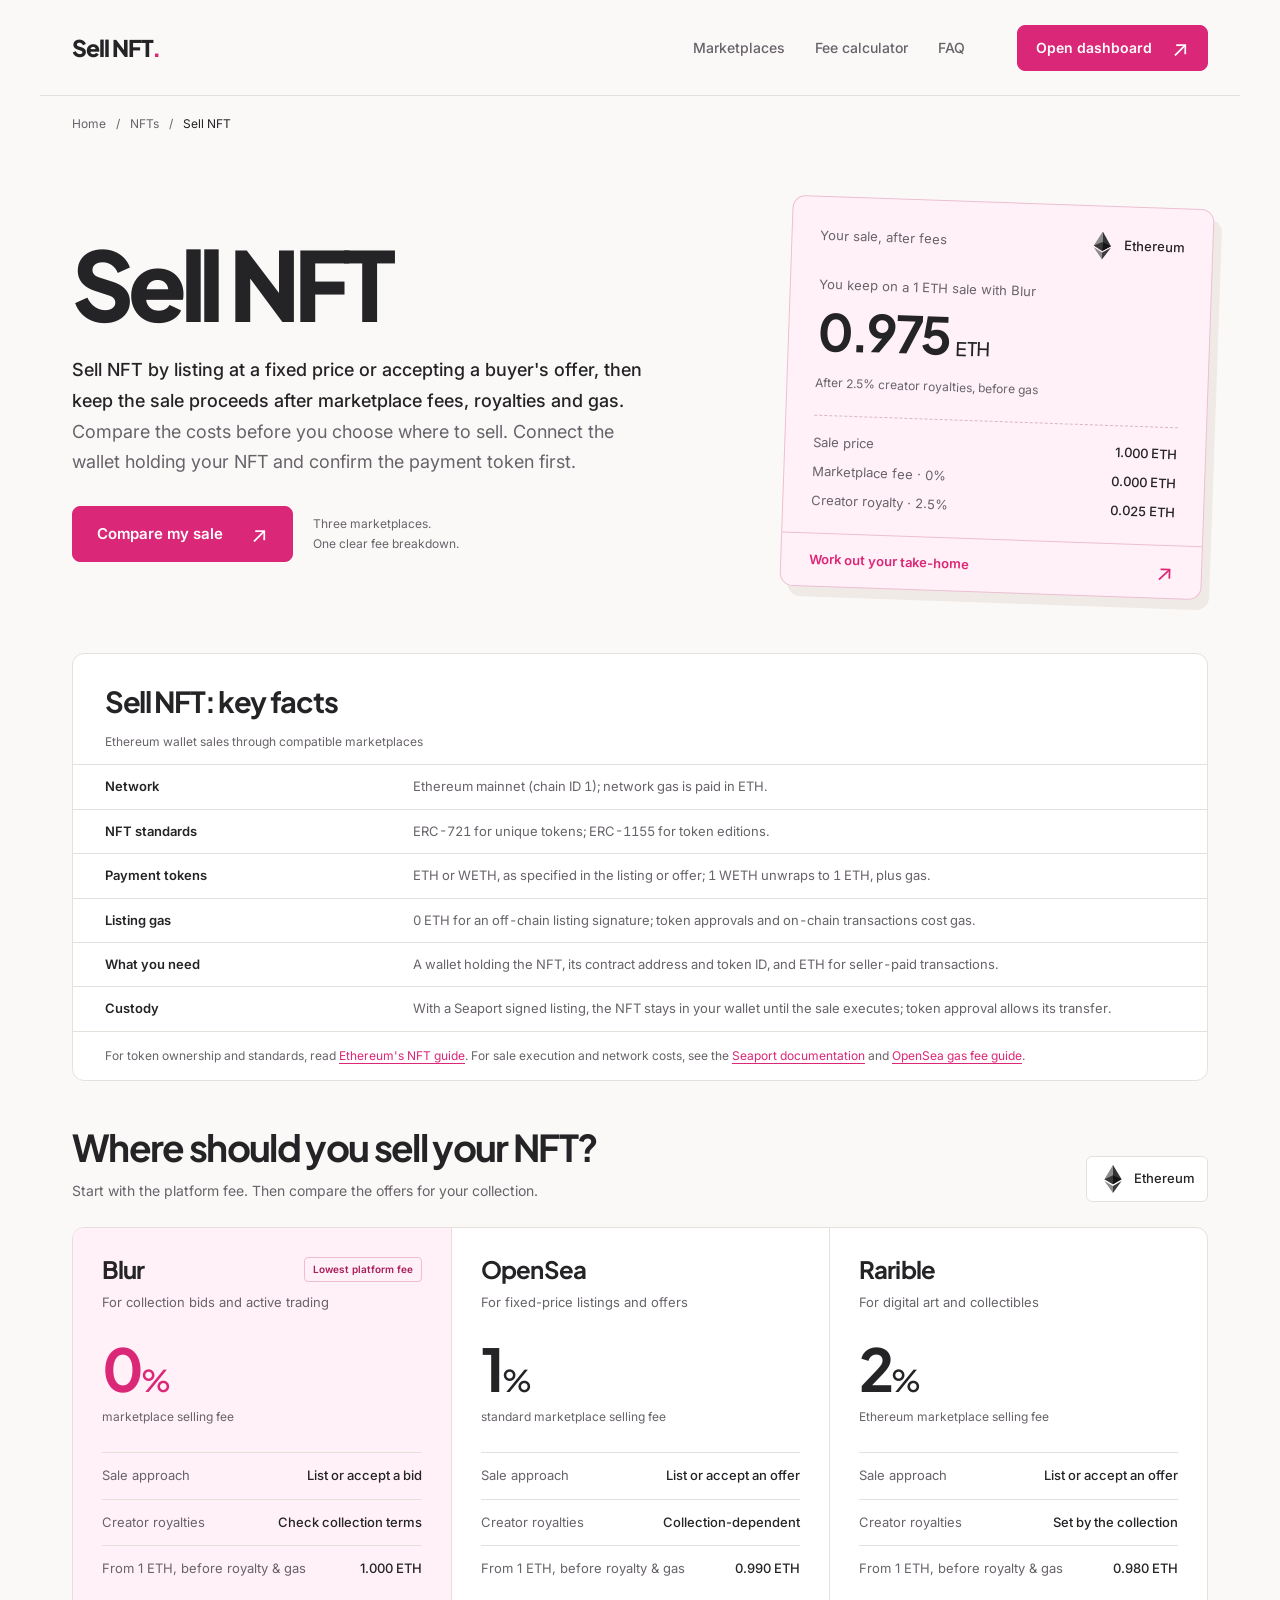
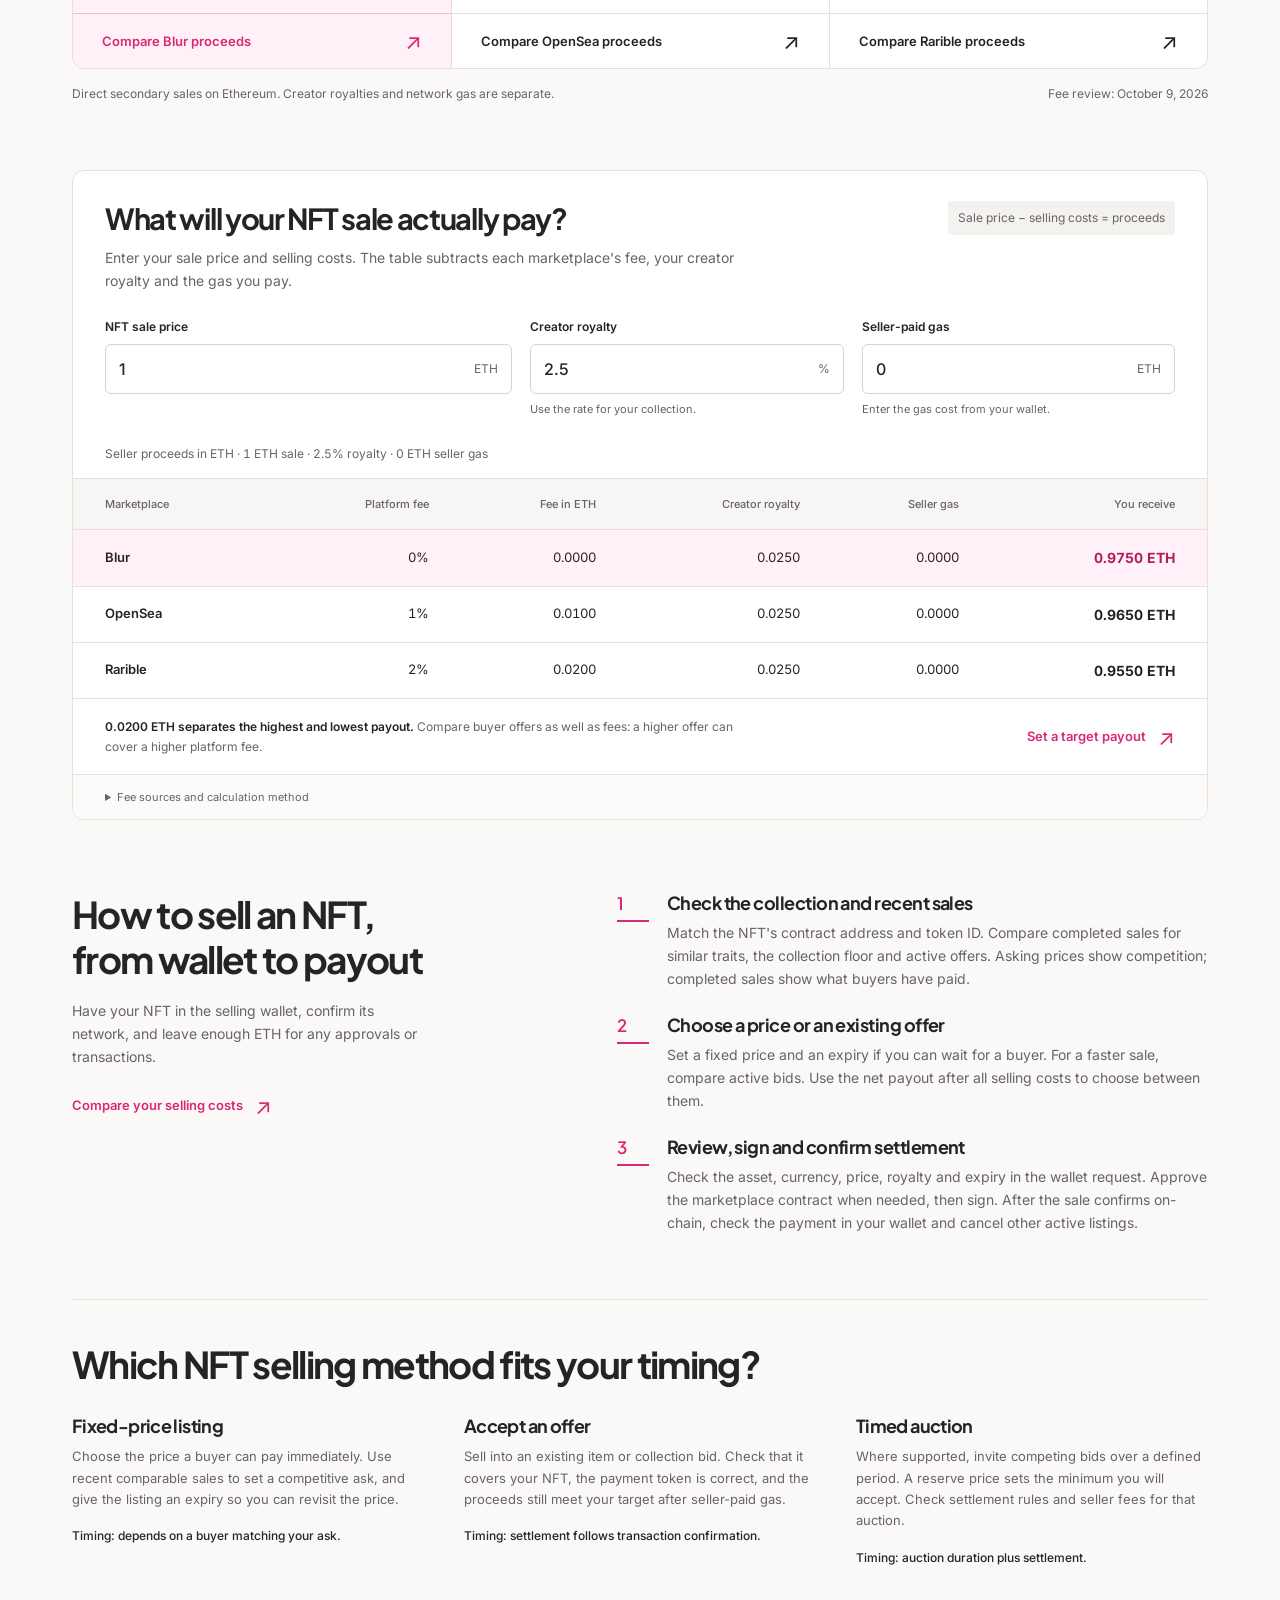
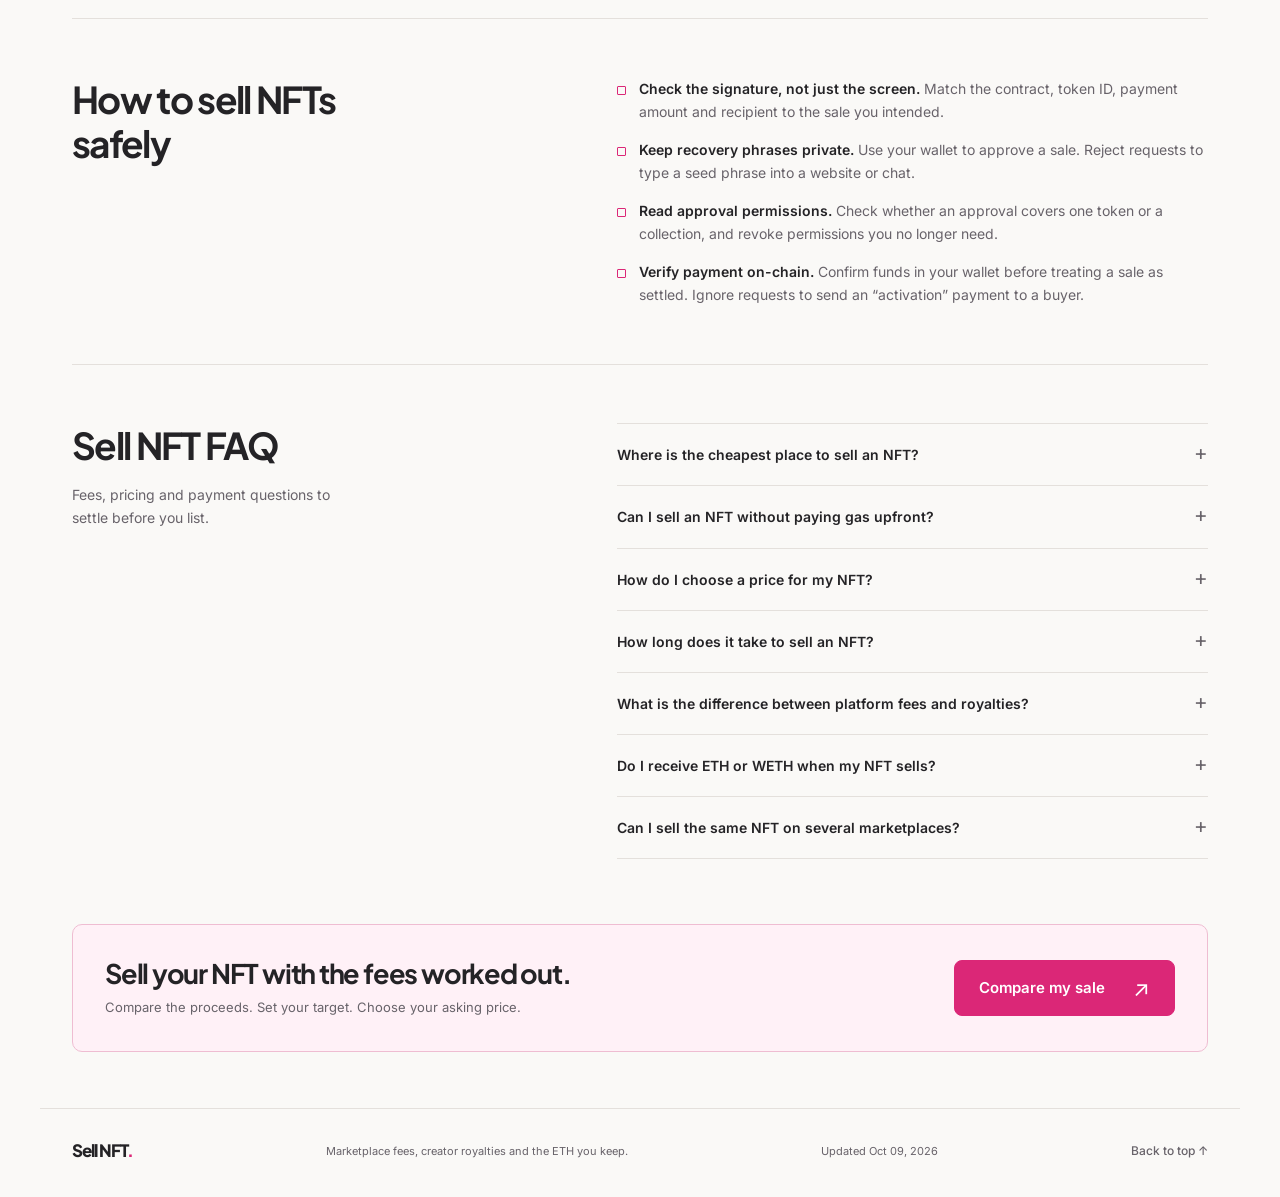
==== commit 05d294f6: "SEO: facts table, freshness, breadcrumb, nofollow sources" ====
--- a/index.html
+++ b/index.html
@@ -30,80 +30,96 @@
 <link rel="preconnect" href="https://fonts.gstatic.com" crossorigin>
 <link rel="stylesheet" href="https://fonts.googleapis.com/css2?family=Inter:wght@400;500;600;700&family=Plus+Jakarta+Sans:wght@500;600;700;800&display=swap">
 <link rel="stylesheet" href="assets/site.css">
-<script type="application/ld+json">{"@context": "https://schema.org", "@graph": [{"@type": "WebSite", "@id": "https://sell-nft.github.io/#website", "url": "https://sell-nft.github.io/", "name": "Sell NFT", "inLanguage": "en"}, {"@type": "WebPage", "@id": "https://sell-nft.github.io/#webpage", "url": "https://sell-nft.github.io/", "name": "Sell NFT — Compare Marketplace Fees & Keep More ETH", "description": "Compare NFT marketplace selling fees and calculate proceeds after creator royalties and seller-paid gas.", "isPartOf": {"@id": "https://sell-nft.github.io/#website"}, "inLanguage": "en", "breadcrumb": {"@id": "https://sell-nft.github.io/#breadcrumb"}, "mainEntity": {"@id": "https://sell-nft.github.io/#application"}, "hasPart": {"@id": "https://sell-nft.github.io/#faq"}, "primaryImageOfPage": {"@type": "ImageObject", "url": "https://sell-nft.github.io/og.png", "width": 1200, "height": 630}}, {"@type": "SoftwareApplication", "@id": "https://sell-nft.github.io/#application", "name": "NFT Sale Fee Calculator", "url": "https://sell-nft.github.io/", "applicationCategory": "FinanceApplication", "operatingSystem": "Any", "browserRequirements": "JavaScript-enabled web browser", "isAccessibleForFree": true, "featureList": ["Compare Ethereum NFT marketplace fees", "Calculate net sale proceeds", "Calculate an asking price from a target payout"], "offers": {"@type": "Offer", "price": "0", "priceCurrency": "USD"}}, {"@type": "BreadcrumbList", "@id": "https://sell-nft.github.io/#breadcrumb", "itemListElement": [{"@type": "ListItem", "position": 1, "name": "Sell NFT", "item": "https://sell-nft.github.io/"}]}, {"@type": "FAQPage", "@id": "https://sell-nft.github.io/#faq", "url": "https://sell-nft.github.io/#faq", "name": "Sell NFT FAQ", "isPartOf": {"@id": "https://sell-nft.github.io/#webpage"}, "inLanguage": "en", "mainEntity": [{"@type": "Question", "name": "Where is the cheapest place to sell an NFT?", "acceptedAnswer": {"@type": "Answer", "text": "For the Ethereum marketplace fees compared here, Blur charges 0%, OpenSea normally charges 1%, and Rarible charges 2% on direct listings. Compare the final proceeds after collection royalties and gas. The highest available buyer offer can matter more than the lowest fee."}}, {"@type": "Question", "name": "Can I sell an NFT without paying gas upfront?", "acceptedAnswer": {"@type": "Answer", "text": "An off-chain listing signature can be free after the required token approval is in place. Initial approvals, accepting offers and on-chain cancellations can cost gas. On OpenSea, the buyer pays transaction gas when purchasing a fixed-price listing; the seller pays gas when accepting an offer."}}, {"@type": "Question", "name": "How do I choose a price for my NFT?", "acceptedAnswer": {"@type": "Answer", "text": "Start with recent completed sales for the same collection and similar traits. Compare the current floor and funded offers, then calculate the price needed to meet your target payout after fees. For a faster sale, evaluate bids already available for your token."}}, {"@type": "Question", "name": "How long does it take to sell an NFT?", "acceptedAnswer": {"@type": "Answer", "text": "A fixed-price listing waits for a buyer, which can take minutes, days or longer. Accepting a valid funded offer moves directly to the transaction stage. Settlement then depends on network confirmation, while an auction also includes its bidding period."}}, {"@type": "Question", "name": "What is the difference between platform fees and royalties?", "acceptedAnswer": {"@type": "Answer", "text": "A platform fee pays the marketplace for the sale. A creator royalty directs part of the sale price to the collection's creator. Each is calculated separately from the price. Network gas pays for blockchain transactions and is an additional cost."}}, {"@type": "Question", "name": "Do I receive ETH or WETH when my NFT sells?", "acceptedAnswer": {"@type": "Answer", "text": "The listing or offer specifies the payment token. An ETH-denominated fixed-price purchase pays in ETH, while Ethereum offers often use WETH, the wrapped form of ETH. Check the token before accepting. Unwrapping WETH to ETH is a separate transaction with a gas cost."}}, {"@type": "Question", "name": "Can I sell the same NFT on several marketplaces?", "acceptedAnswer": {"@type": "Answer", "text": "You can create listings on multiple compatible marketplaces while holding the NFT. Once it sells, review and cancel any remaining active orders. An unexpired signed order may become fillable again if the NFT returns to your wallet and its approval remains active."}}]}]}</script>
+<script type="application/ld+json">{"@context": "https://schema.org", "@graph": [{"@type": "WebSite", "@id": "https://sell-nft.github.io/#website", "url": "https://sell-nft.github.io/", "name": "Sell NFT", "inLanguage": "en"}, {"@type": "WebPage", "@id": "https://sell-nft.github.io/#webpage", "url": "https://sell-nft.github.io/", "name": "Sell NFT — Compare Marketplace Fees & Keep More ETH", "description": "Compare NFT marketplace selling fees and calculate proceeds after creator royalties and seller-paid gas.", "isPartOf": {"@id": "https://sell-nft.github.io/#website"}, "inLanguage": "en", "breadcrumb": {"@id": "https://sell-nft.github.io/#breadcrumb"}, "mainEntity": {"@id": "https://sell-nft.github.io/#application"}, "hasPart": {"@id": "https://sell-nft.github.io/#faq"}, "primaryImageOfPage": {"@type": "ImageObject", "url": "https://sell-nft.github.io/og.png", "width": 1200, "height": 630}, "datePublished": "2026-10-09", "dateModified": "2026-10-09"}, {"@type": "SoftwareApplication", "@id": "https://sell-nft.github.io/#application", "name": "NFT Sale Fee Calculator", "url": "https://sell-nft.github.io/", "applicationCategory": "FinanceApplication", "operatingSystem": "Any", "browserRequirements": "JavaScript-enabled web browser", "isAccessibleForFree": true, "featureList": ["Compare Ethereum NFT marketplace fees", "Calculate net sale proceeds", "Calculate an asking price from a target payout"], "offers": {"@type": "Offer", "price": "0", "priceCurrency": "USD"}}, {"@type": "BreadcrumbList", "@id": "https://sell-nft.github.io/#breadcrumb", "itemListElement": [{"@type": "ListItem", "position": 1, "name": "Home", "item": "https://sell-nft.github.io/"}, {"@type": "ListItem", "position": 2, "name": "NFTs", "item": "https://sell-nft.github.io/dashboard/"}, {"@type": "ListItem", "position": 3, "name": "Sell NFT", "item": "https://sell-nft.github.io/"}]}, {"@type": "FAQPage", "@id": "https://sell-nft.github.io/#faq", "url": "https://sell-nft.github.io/#faq", "name": "Sell NFT FAQ", "isPartOf": {"@id": "https://sell-nft.github.io/#webpage"}, "inLanguage": "en", "mainEntity": [{"@type": "Question", "name": "Where is the cheapest place to sell an NFT?", "acceptedAnswer": {"@type": "Answer", "text": "For the Ethereum marketplace fees compared here, Blur charges 0%, OpenSea normally charges 1%, and Rarible charges 2% on direct listings. Compare the final proceeds after collection royalties and gas. The highest available buyer offer can matter more than the lowest fee."}}, {"@type": "Question", "name": "Can I sell an NFT without paying gas upfront?", "acceptedAnswer": {"@type": "Answer", "text": "An off-chain listing signature can be free after the required token approval is in place. Initial approvals, accepting offers and on-chain cancellations can cost gas. On OpenSea, the buyer pays transaction gas when purchasing a fixed-price listing; the seller pays gas when accepting an offer."}}, {"@type": "Question", "name": "How do I choose a price for my NFT?", "acceptedAnswer": {"@type": "Answer", "text": "Start with recent completed sales for the same collection and similar traits. Compare the current floor and funded offers, then calculate the price needed to meet your target payout after fees. For a faster sale, evaluate bids already available for your token."}}, {"@type": "Question", "name": "How long does it take to sell an NFT?", "acceptedAnswer": {"@type": "Answer", "text": "A fixed-price listing waits for a buyer, which can take minutes, days or longer. Accepting a valid funded offer moves directly to the transaction stage. Settlement then depends on network confirmation, while an auction also includes its bidding period."}}, {"@type": "Question", "name": "What is the difference between platform fees and royalties?", "acceptedAnswer": {"@type": "Answer", "text": "A platform fee pays the marketplace for the sale. A creator royalty directs part of the sale price to the collection's creator. Each is calculated separately from the price. Network gas pays for blockchain transactions and is an additional cost."}}, {"@type": "Question", "name": "Do I receive ETH or WETH when my NFT sells?", "acceptedAnswer": {"@type": "Answer", "text": "The listing or offer specifies the payment token. An ETH-denominated fixed-price purchase pays in ETH, while Ethereum offers often use WETH, the wrapped form of ETH. Check the token before accepting. Unwrapping WETH to ETH is a separate transaction with a gas cost."}}, {"@type": "Question", "name": "Can I sell the same NFT on several marketplaces?", "acceptedAnswer": {"@type": "Answer", "text": "You can create listings on multiple compatible marketplaces while holding the NFT. Once it sells, review and cancel any remaining active orders. An unexpired signed order may become fillable again if the NFT returns to your wallet and its approval remains active."}}]}]}</script>
 </head>
 <body>
-<header class="ccaa718 c3128be">
-  <div class="c5349f6">Sell NFT<span>.</span></div>
+<header class="c0c6b17 c103791">
+  <div class="c79bef4">Sell NFT<span>.</span></div>
   <nav aria-label="Page sections"><button type="button" data-section="marketplaces">Marketplaces</button><button type="button" data-section="fees">Fee calculator</button><button type="button" data-section="faq">FAQ</button></nav>
-  <a class="c5167b7 c66eab4" href="dashboard/">Open dashboard <span class="c522c8a" aria-hidden="true">↗</span></a>
+  <a class="c88e768 c61592d" href="dashboard/">Open dashboard <span class="ca5efef" aria-hidden="true">↗</span></a>
 </header>
-<main class="ccaa718">
-  <section class="cd7187c" aria-labelledby="hero-title">
+<main class="c0c6b17">
+  <nav id="seo-breadcrumb" aria-label="Breadcrumb"><a href="/">Home</a><span aria-hidden="true">/</span><a href="dashboard/">NFTs</a><span aria-hidden="true">/</span><span aria-current="page">Sell NFT</span></nav>
+  <section class="c8b071c" aria-labelledby="hero-title">
     <div>
       <h1 id="hero-title">Sell NFT</h1>
-      <p class="c886a28"><strong>Sell NFT by listing at a fixed price or accepting a buyer's offer, then keep the sale proceeds after marketplace fees, royalties and gas.</strong> Compare the costs before you choose where to sell.</p>
-      <div class="c24f766"><a class="c5167b7" href="dashboard/">Compare my sale <span class="c522c8a" aria-hidden="true">↗</span></a><span class="c8275ac">Three marketplaces.<br>One clear fee breakdown.</span></div>
+      <p class="c377943"><strong>Sell NFT by listing at a fixed price or accepting a buyer's offer, then keep the sale proceeds after marketplace fees, royalties and gas.</strong> Compare the costs before you choose where to sell. Connect the wallet holding your NFT and confirm the payment token first.</p>
+      <div class="c43707f"><a class="c88e768" href="dashboard/">Compare my sale <span class="ca5efef" aria-hidden="true">↗</span></a><span class="cd48691">Three marketplaces.<br>One clear fee breakdown.</span></div>
     </div>
-    <a class="c489214" href="dashboard/" aria-label="Compare your NFT sale in the dashboard">
-      <div class="cbeccd8"><span>Your sale, after fees</span><span class="cd5d9ac"><img src="assets/tokens/eth.svg" width="28" height="28" alt=""> Ethereum</span></div>
-      <span class="cdf6ffc">You keep on a 1 ETH sale with Blur</span>
-      <span class="c516c55">0.975 <small>ETH</small></span>
-      <span class="c4b1f5d">After 2.5% creator royalties, before gas</span>
+    <a class="cdb22ac" href="dashboard/" aria-label="Compare your NFT sale in the dashboard">
+      <div class="cce1f20"><span>Your sale, after fees</span><span class="c12f1b6"><img src="assets/tokens/eth.svg" width="28" height="28" alt=""> Ethereum</span></div>
+      <span class="c9a87de">You keep on a 1 ETH sale with Blur</span>
+      <span class="ce9d05a">0.975 <small>ETH</small></span>
+      <span class="cd11e1e">After 2.5% creator royalties, before gas</span>
       <dl><div><dt>Sale price</dt><dd>1.000 ETH</dd></div><div><dt>Marketplace fee · 0%</dt><dd>0.000 ETH</dd></div><div><dt>Creator royalty · 2.5%</dt><dd>0.025 ETH</dd></div></dl>
-      <span class="c86020b">Work out your take-home <span class="c522c8a" aria-hidden="true">↗</span></span>
+      <span class="ca1d7fc">Work out your take-home <span class="ca5efef" aria-hidden="true">↗</span></span>
     </a>
   </section>
-  <section class="c8fd74b" id="marketplaces" aria-labelledby="marketplaces-title">
-    <div class="c711959"><div><h2 id="marketplaces-title">Where should you sell your NFT?</h2><p>Start with the platform fee. Then compare the offers for your collection.</p></div><span class="cd5d9ac"><img src="assets/tokens/eth.svg" alt="" width="28" height="28"> Ethereum</span></div>
-    <div class="cee41d9">
-      <a class="c1419e8 cee53de" href="dashboard/" aria-label="Compare Blur NFT selling fees in the dashboard">
-        <div class="c3d4480"><h3>Blur</h3><span class="cc915ec">Lowest platform fee</span></div><p class="c9b2e4e">For collection bids and active trading</p>
-        <div class="c0afcc7">0<small>%</small></div><span class="c7361ac">marketplace selling fee</span>
+  <section class="c1e7b80" id="sell-nft-facts" aria-labelledby="sell-nft-facts-title">
+    <div class="c42dfe6"><h2 id="sell-nft-facts-title">Sell NFT: key facts</h2></div>
+    <table>
+      <caption>Ethereum wallet sales through compatible marketplaces</caption>
+      <tbody>
+        <tr><th scope="row">Network</th><td>Ethereum mainnet (chain ID 1); network gas is paid in ETH.</td></tr>
+        <tr><th scope="row">NFT standards</th><td>ERC-721 for unique tokens; ERC-1155 for token editions.</td></tr>
+        <tr><th scope="row">Payment tokens</th><td>ETH or WETH, as specified in the listing or offer; 1 WETH unwraps to 1 ETH, plus gas.</td></tr>
+        <tr><th scope="row">Listing gas</th><td>0 ETH for an off-chain listing signature; token approvals and on-chain transactions cost gas.</td></tr>
+        <tr><th scope="row">What you need</th><td>A wallet holding the NFT, its contract address and token ID, and ETH for seller-paid transactions.</td></tr>
+        <tr><th scope="row">Custody</th><td>With a Seaport signed listing, the NFT stays in your wallet until the sale executes; token approval allows its transfer.</td></tr>
+      </tbody>
+    </table>
+    <p id="sell-nft-sources">For token ownership and standards, read <a href="https://ethereum.org/en/nft/" rel="nofollow noopener" target="_blank">Ethereum's NFT guide</a>. For sale execution and network costs, see the <a href="https://docs.opensea.io/docs/seaport" rel="nofollow noopener" target="_blank">Seaport documentation</a> and <a href="https://support.opensea.io/en/articles/8867083-what-are-gas-fees" rel="nofollow noopener" target="_blank">OpenSea gas fee guide</a>.</p>
+  </section>
+  <section class="c412d47" id="marketplaces" aria-labelledby="marketplaces-title">
+    <div class="c519fe9"><div><h2 id="marketplaces-title">Where should you sell your NFT?</h2><p>Start with the platform fee. Then compare the offers for your collection.</p></div><span class="c12f1b6"><img src="assets/tokens/eth.svg" alt="" width="28" height="28"> Ethereum</span></div>
+    <div class="cf7ae78">
+      <a class="c31d6b2 ca53aa9" href="dashboard/" aria-label="Compare Blur NFT selling fees in the dashboard">
+        <div class="c2d9c0e"><h3>Blur</h3><span class="ca37463">Lowest platform fee</span></div><p class="c70dee1">For collection bids and active trading</p>
+        <div class="c61dcd7">0<small>%</small></div><span class="cd1f176">marketplace selling fee</span>
         <dl><div><dt>Sale approach</dt><dd>List or accept a bid</dd></div><div><dt>Creator royalties</dt><dd>Check collection terms</dd></div><div><dt>From 1 ETH, before royalty &amp; gas</dt><dd>1.000 ETH</dd></div></dl>
-        <span class="cdc1f1e">Compare Blur proceeds <span class="c522c8a" aria-hidden="true">↗</span></span>
+        <span class="cfe9cbb">Compare Blur proceeds <span class="ca5efef" aria-hidden="true">↗</span></span>
       </a>
-      <a class="c1419e8" href="dashboard/" aria-label="Compare OpenSea NFT selling fees in the dashboard">
-        <div class="c3d4480"><h3>OpenSea</h3></div><p class="c9b2e4e">For fixed-price listings and offers</p>
-        <div class="c0afcc7">1<small>%</small></div><span class="c7361ac">standard marketplace selling fee</span>
+      <a class="c31d6b2" href="dashboard/" aria-label="Compare OpenSea NFT selling fees in the dashboard">
+        <div class="c2d9c0e"><h3>OpenSea</h3></div><p class="c70dee1">For fixed-price listings and offers</p>
+        <div class="c61dcd7">1<small>%</small></div><span class="cd1f176">standard marketplace selling fee</span>
         <dl><div><dt>Sale approach</dt><dd>List or accept an offer</dd></div><div><dt>Creator royalties</dt><dd>Collection-dependent</dd></div><div><dt>From 1 ETH, before royalty &amp; gas</dt><dd>0.990 ETH</dd></div></dl>
-        <span class="cdc1f1e">Compare OpenSea proceeds <span class="c522c8a" aria-hidden="true">↗</span></span>
+        <span class="cfe9cbb">Compare OpenSea proceeds <span class="ca5efef" aria-hidden="true">↗</span></span>
       </a>
-      <a class="c1419e8" href="dashboard/" aria-label="Compare Rarible NFT selling fees in the dashboard">
-        <div class="c3d4480"><h3>Rarible</h3></div><p class="c9b2e4e">For digital art and collectibles</p>
-        <div class="c0afcc7">2<small>%</small></div><span class="c7361ac">Ethereum marketplace selling fee</span>
+      <a class="c31d6b2" href="dashboard/" aria-label="Compare Rarible NFT selling fees in the dashboard">
+        <div class="c2d9c0e"><h3>Rarible</h3></div><p class="c70dee1">For digital art and collectibles</p>
+        <div class="c61dcd7">2<small>%</small></div><span class="cd1f176">Ethereum marketplace selling fee</span>
         <dl><div><dt>Sale approach</dt><dd>List or accept an offer</dd></div><div><dt>Creator royalties</dt><dd>Set by the collection</dd></div><div><dt>From 1 ETH, before royalty &amp; gas</dt><dd>0.980 ETH</dd></div></dl>
-        <span class="cdc1f1e">Compare Rarible proceeds <span class="c522c8a" aria-hidden="true">↗</span></span>
+        <span class="cfe9cbb">Compare Rarible proceeds <span class="ca5efef" aria-hidden="true">↗</span></span>
       </a>
     </div>
-    <div class="cb57135"><span>Direct secondary sales on Ethereum. Creator royalties and network gas are separate.</span><span>Fee review: October 9, 2026</span></div>
+    <div class="ce3af7e"><span>Direct secondary sales on Ethereum. Creator royalties and network gas are separate.</span><span>Fee review: October 9, 2026</span></div>
   </section>
-  <section class="c5015cd" id="fees" aria-labelledby="fees-title">
-    <div class="c69369e"><div><h2 id="fees-title">What will your NFT sale actually pay?</h2><p>Enter your sale price and selling costs. The table subtracts each marketplace's fee, your creator royalty and the gas you pay.</p></div><span class="cf09f62">Sale price − selling costs = proceeds</span></div>
-    <form class="cedef1c" id="fee-form">
-      <div class="ce9822b"><label for="sale-price">NFT sale price</label><div class="cf8fe04"><input id="sale-price" name="sale-price" type="number" min="0.000001" max="1000000000" step="any" value="1" inputmode="decimal" required><span>ETH</span></div></div>
-      <div class="ce9822b"><label for="royalty">Creator royalty</label><div class="cf8fe04"><input id="royalty" name="royalty" type="number" min="0" max="98" step="any" value="2.5" inputmode="decimal" required><span>%</span></div><small>Use the rate for your collection.</small></div>
-      <div class="ce9822b"><label for="gas">Seller-paid gas</label><div class="cf8fe04"><input id="gas" name="gas" type="number" min="0" max="1000000000" step="any" value="0" inputmode="decimal" required><span>ETH</span></div><small>Enter the gas cost from your wallet.</small></div>
+  <section class="c1e7b80" id="fees" aria-labelledby="fees-title">
+    <div class="c42dfe6"><div><h2 id="fees-title">What will your NFT sale actually pay?</h2><p>Enter your sale price and selling costs. The table subtracts each marketplace's fee, your creator royalty and the gas you pay.</p></div><span class="cd07e6c">Sale price − selling costs = proceeds</span></div>
+    <form class="c26cfd3" id="fee-form">
+      <div class="c9c8567"><label for="sale-price">NFT sale price</label><div class="c04e70d"><input id="sale-price" name="sale-price" type="number" min="0.000001" max="1000000000" step="any" value="1" inputmode="decimal" required><span>ETH</span></div></div>
+      <div class="c9c8567"><label for="royalty">Creator royalty</label><div class="c04e70d"><input id="royalty" name="royalty" type="number" min="0" max="98" step="any" value="2.5" inputmode="decimal" required><span>%</span></div><small>Use the rate for your collection.</small></div>
+      <div class="c9c8567"><label for="gas">Seller-paid gas</label><div class="c04e70d"><input id="gas" name="gas" type="number" min="0" max="1000000000" step="any" value="0" inputmode="decimal" required><span>ETH</span></div><small>Enter the gas cost from your wallet.</small></div>
     </form>
-    <p class="ce5ff57" id="calc-error" role="alert" hidden></p>
-    <div class="cc9c175" tabindex="0" role="region" aria-label="NFT marketplace fee comparison table">
+    <p class="c446cbf" id="calc-error" role="alert" hidden></p>
+    <div class="ce20f3b" tabindex="0" role="region" aria-label="NFT marketplace fee comparison table">
       <table><caption>Seller proceeds in ETH · <span id="table-basis">1 ETH sale · 2.5% royalty · 0 ETH seller gas</span></caption>
         <thead><tr><th scope="col">Marketplace</th><th scope="col">Platform fee</th><th scope="col">Fee in ETH</th><th scope="col">Creator royalty</th><th scope="col">Seller gas</th><th scope="col">You receive</th></tr></thead>
-        <tbody><tr class="cc410f9" data-rate="0"><th scope="row">Blur</th><td>0%</td><td data-cell="fee">0.0000</td><td data-cell="royalty">0.0250</td><td data-cell="gas">0.0000</td><td data-cell="net">0.9750 ETH</td></tr>
+        <tbody><tr class="ca4a4d7" data-rate="0"><th scope="row">Blur</th><td>0%</td><td data-cell="fee">0.0000</td><td data-cell="royalty">0.0250</td><td data-cell="gas">0.0000</td><td data-cell="net">0.9750 ETH</td></tr>
         <tr data-rate="1"><th scope="row">OpenSea</th><td>1%</td><td data-cell="fee">0.0100</td><td data-cell="royalty">0.0250</td><td data-cell="gas">0.0000</td><td data-cell="net">0.9650 ETH</td></tr>
         <tr data-rate="2"><th scope="row">Rarible</th><td>2%</td><td data-cell="fee">0.0200</td><td data-cell="royalty">0.0250</td><td data-cell="gas">0.0000</td><td data-cell="net">0.9550 ETH</td></tr></tbody>
       </table>
     </div>
-    <div class="c37ec0d"><p id="calc-summary" aria-live="polite"><strong>0.0200 ETH separates the highest and lowest payout.</strong> Compare buyer offers as well as fees: a higher offer can cover a higher platform fee.</p><a class="c6bd84f" href="dashboard/">Set a target payout <span class="c522c8a" aria-hidden="true">↗</span></a></div>
-    <details class="c451667"><summary>Fee sources and calculation method</summary><p>Platform rates were checked on October 9, 2026 against Blur's marketplace homepage (0%), OpenSea Help Center's “What fees do I pay on OpenSea?” (standard secondary sales: 1%), and Rarible's September 1, 2026 FAQ (direct Ethereum listings: 2%). OpenSea private listings typically carry a 0% platform fee. Primary drops and purchases of aggregated listings use separate fee schedules.</p><p>Net proceeds = sale price * (1 - platform fee / 100 - creator royalty / 100) - seller-paid gas. The same sale price, royalty and gas entries apply to each row so the platform fee difference stays visible. Enter each venue's specific costs in the dashboard to compare different offers. Results display at least four decimal places, with extra precision for small amounts.</p></details>
+    <div class="c7d94c2"><p id="calc-summary" aria-live="polite"><strong>0.0200 ETH separates the highest and lowest payout.</strong> Compare buyer offers as well as fees: a higher offer can cover a higher platform fee.</p><a class="cb3af29" href="dashboard/">Set a target payout <span class="ca5efef" aria-hidden="true">↗</span></a></div>
+    <details class="c841fa2"><summary>Fee sources and calculation method</summary><p>Platform rates were checked on October 9, 2026 against Blur's marketplace homepage (0%), OpenSea Help Center's “What fees do I pay on OpenSea?” (standard secondary sales: 1%), and Rarible's September 1, 2026 FAQ (direct Ethereum listings: 2%). OpenSea private listings typically carry a 0% platform fee. Primary drops and purchases of aggregated listings use separate fee schedules.</p><p>Net proceeds = sale price * (1 - platform fee / 100 - creator royalty / 100) - seller-paid gas. The same sale price, royalty and gas entries apply to each row so the platform fee difference stays visible. Enter each venue's specific costs in the dashboard to compare different offers. Results display at least four decimal places, with extra precision for small amounts.</p></details>
   </section>
-  <section class="c67850d" aria-labelledby="how-title">
-    <div class="c410234"><h2 id="how-title">How to sell an NFT,<br>from wallet to payout</h2><p>Have your NFT in the selling wallet, confirm its network, and leave enough ETH for any approvals or transactions.</p><a class="c6bd84f" href="dashboard/">Compare your selling costs <span class="c522c8a" aria-hidden="true">↗</span></a></div>
-    <ol class="c1bab41"><li><span class="c7ca184" aria-hidden="true">1</span><div><h3>Check the collection and recent sales</h3><p>Match the NFT's contract address and token ID. Compare completed sales for similar traits, the collection floor and active offers. Asking prices show competition; completed sales show what buyers have paid.</p></div></li><li><span class="c7ca184" aria-hidden="true">2</span><div><h3>Choose a price or an existing offer</h3><p>Set a fixed price and an expiry if you can wait for a buyer. For a faster sale, compare active bids. Use the net payout after all selling costs to choose between them.</p></div></li><li><span class="c7ca184" aria-hidden="true">3</span><div><h3>Review, sign and confirm settlement</h3><p>Check the asset, currency, price, royalty and expiry in the wallet request. Approve the marketplace contract when needed, then sign. After the sale confirms on-chain, check the payment in your wallet and cancel other active listings.</p></div></li></ol>
+  <section class="c3bc4c5" aria-labelledby="how-title">
+    <div class="c8fda63"><h2 id="how-title">How to sell an NFT,<br>from wallet to payout</h2><p>Have your NFT in the selling wallet, confirm its network, and leave enough ETH for any approvals or transactions.</p><a class="cb3af29" href="dashboard/">Compare your selling costs <span class="ca5efef" aria-hidden="true">↗</span></a></div>
+    <ol class="cdfd957"><li><span class="c55ae16" aria-hidden="true">1</span><div><h3>Check the collection and recent sales</h3><p>Match the NFT's contract address and token ID. Compare completed sales for similar traits, the collection floor and active offers. Asking prices show competition; completed sales show what buyers have paid.</p></div></li><li><span class="c55ae16" aria-hidden="true">2</span><div><h3>Choose a price or an existing offer</h3><p>Set a fixed price and an expiry if you can wait for a buyer. For a faster sale, compare active bids. Use the net payout after all selling costs to choose between them.</p></div></li><li><span class="c55ae16" aria-hidden="true">3</span><div><h3>Review, sign and confirm settlement</h3><p>Check the asset, currency, price, royalty and expiry in the wallet request. Approve the marketplace contract when needed, then sign. After the sale confirms on-chain, check the payment in your wallet and cancel other active listings.</p></div></li></ol>
   </section>
-  <section class="c308207" aria-labelledby="options-title"><h2 id="options-title">Which NFT selling method fits your timing?</h2><div class="c247815"><article><h3>Fixed-price listing</h3><p>Choose the price a buyer can pay immediately. Use recent comparable sales to set a competitive ask, and give the listing an expiry so you can revisit the price.</p><span class="c8034c6">Timing: depends on a buyer matching your ask.</span></article><article><h3>Accept an offer</h3><p>Sell into an existing item or collection bid. Check that it covers your NFT, the payment token is correct, and the proceeds still meet your target after seller-paid gas.</p><span class="c8034c6">Timing: settlement follows transaction confirmation.</span></article><article><h3>Timed auction</h3><p>Where supported, invite competing bids over a defined period. A reserve price sets the minimum you will accept. Check settlement rules and seller fees for that auction.</p><span class="c8034c6">Timing: auction duration plus settlement.</span></article></div></section>
-  <section class="c60e46b" aria-labelledby="safety-title"><h2 id="safety-title">How to sell NFTs safely</h2><ul><li><strong>Check the signature, not just the screen.</strong> Match the contract, token ID, payment amount and recipient to the sale you intended.</li><li><strong>Keep recovery phrases private.</strong> Use your wallet to approve a sale. Reject requests to type a seed phrase into a website or chat.</li><li><strong>Read approval permissions.</strong> Check whether an approval covers one token or a collection, and revoke permissions you no longer need.</li><li><strong>Verify payment on-chain.</strong> Confirm funds in your wallet before treating a sale as settled. Ignore requests to send an “activation” payment to a buyer.</li></ul></section>
-  <section class="cf9b735" id="faq" aria-labelledby="faq-title"><div class="c814ace"><h2 id="faq-title">Sell NFT FAQ</h2><p>Fees, pricing and payment questions to settle before you list.</p></div><div class="c786834">
+  <section class="cab03ec" aria-labelledby="options-title"><h2 id="options-title">Which NFT selling method fits your timing?</h2><div class="c2c9819"><article><h3>Fixed-price listing</h3><p>Choose the price a buyer can pay immediately. Use recent comparable sales to set a competitive ask, and give the listing an expiry so you can revisit the price.</p><span class="c81064a">Timing: depends on a buyer matching your ask.</span></article><article><h3>Accept an offer</h3><p>Sell into an existing item or collection bid. Check that it covers your NFT, the payment token is correct, and the proceeds still meet your target after seller-paid gas.</p><span class="c81064a">Timing: settlement follows transaction confirmation.</span></article><article><h3>Timed auction</h3><p>Where supported, invite competing bids over a defined period. A reserve price sets the minimum you will accept. Check settlement rules and seller fees for that auction.</p><span class="c81064a">Timing: auction duration plus settlement.</span></article></div></section>
+  <section class="c9cb9da" aria-labelledby="safety-title"><h2 id="safety-title">How to sell NFTs safely</h2><ul><li><strong>Check the signature, not just the screen.</strong> Match the contract, token ID, payment amount and recipient to the sale you intended.</li><li><strong>Keep recovery phrases private.</strong> Use your wallet to approve a sale. Reject requests to type a seed phrase into a website or chat.</li><li><strong>Read approval permissions.</strong> Check whether an approval covers one token or a collection, and revoke permissions you no longer need.</li><li><strong>Verify payment on-chain.</strong> Confirm funds in your wallet before treating a sale as settled. Ignore requests to send an “activation” payment to a buyer.</li></ul></section>
+  <section class="cb129fa" id="faq" aria-labelledby="faq-title"><div class="cd90b58"><h2 id="faq-title">Sell NFT FAQ</h2><p>Fees, pricing and payment questions to settle before you list.</p></div><div class="cf26f71">
     <details><summary>Where is the cheapest place to sell an NFT?</summary><p>For the Ethereum marketplace fees compared here, Blur charges 0%, OpenSea normally charges 1%, and Rarible charges 2% on direct listings. Compare the final proceeds after collection royalties and gas. The highest available buyer offer can matter more than the lowest fee.</p></details>
     <details><summary>Can I sell an NFT without paying gas upfront?</summary><p>An off-chain listing signature can be free after the required token approval is in place. Initial approvals, accepting offers and on-chain cancellations can cost gas. On OpenSea, the buyer pays transaction gas when purchasing a fixed-price listing; the seller pays gas when accepting an offer.</p></details>
     <details><summary>How do I choose a price for my NFT?</summary><p>Start with recent completed sales for the same collection and similar traits. Compare the current floor and funded offers, then calculate the price needed to meet your target payout after fees. For a faster sale, evaluate bids already available for your token.</p></details>
@@ -112,9 +128,9 @@
     <details><summary>Do I receive ETH or WETH when my NFT sells?</summary><p>The listing or offer specifies the payment token. An ETH-denominated fixed-price purchase pays in ETH, while Ethereum offers often use WETH, the wrapped form of ETH. Check the token before accepting. Unwrapping WETH to ETH is a separate transaction with a gas cost.</p></details>
     <details><summary>Can I sell the same NFT on several marketplaces?</summary><p>You can create listings on multiple compatible marketplaces while holding the NFT. Once it sells, review and cancel any remaining active orders. An unexpired signed order may become fillable again if the NFT returns to your wallet and its approval remains active.</p></details>
   </div></section>
-  <section class="c0f307f" aria-labelledby="closing-title"><div><h2 id="closing-title">Sell your NFT with the fees worked out.</h2><p>Compare the proceeds. Set your target. Choose your asking price.</p></div><a class="c5167b7" href="dashboard/">Compare my sale <span class="c522c8a" aria-hidden="true">↗</span></a></section>
+  <section class="ce47bb9" aria-labelledby="closing-title"><div><h2 id="closing-title">Sell your NFT with the fees worked out.</h2><p>Compare the proceeds. Set your target. Choose your asking price.</p></div><a class="c88e768" href="dashboard/">Compare my sale <span class="ca5efef" aria-hidden="true">↗</span></a></section>
 </main>
-<footer class="ccaa718 c800a3d"><div class="c5349f6">Sell NFT<span>.</span></div><p>Marketplace fees, creator royalties and the ETH you keep.</p><button type="button" data-section="hero-title">Back to top ↑</button></footer>
+<footer class="c0c6b17 cb49b99"><div class="c79bef4">Sell NFT<span>.</span></div><p>Marketplace fees, creator royalties and the ETH you keep.</p><p id="seo-updated">Updated <time datetime="2026-10-09">Oct 09, 2026</time></p><button type="button" data-section="hero-title">Back to top ↑</button></footer>
 <script src="assets/site.js" defer></script>
 </body>
 </html>
--- a/assets/site.css
+++ b/assets/site.css
@@ -8,83 +8,83 @@
 button{cursor:pointer}
 button:focus-visible,a:focus-visible,input:focus-visible,select:focus-visible,summary:focus-visible,[tabindex]:focus-visible{outline:3px solid var(--accent);outline-offset:5px}
 ::selection{background:#fbd4e5;color:var(--text)}
-.ccaa718{max-width:1200px;margin:0 auto;padding:0 32px}
-.c3128be{height:96px;display:flex;align-items:center;justify-content:space-between;gap:24px;border-bottom:1px solid var(--line)}
-.c5349f6{font:800 23px/1 var(--display);letter-spacing:-1px;white-space:nowrap}
-.c5349f6 span{color:var(--accent)}
-.c3128be nav{display:flex;gap:30px;margin-left:auto;margin-right:28px}
-.c3128be button,.c800a3d button{background:none;border:0;color:var(--mute);font-size:14px;font-weight:500;padding:8px 0}
-.c3128be button:hover,.c800a3d button:hover{color:var(--accent)}
-.c5167b7{display:inline-flex;align-items:center;justify-content:center;gap:28px;background:var(--accent);color:#fff;font:600 15px/1.4 Inter,sans-serif;border:1px solid var(--accent);border-radius:8px;padding:16px 24px;transition:background .15s,transform .15s;white-space:nowrap}
-.c5167b7:hover{background:#bd1c63;border-color:#bd1c63;transform:translateY(-2px)}
-.c5167b7.c66eab4{padding:11px 18px;font-size:14px;gap:20px}
-.c5167b7.c9b1144{background:var(--surface);border-color:var(--line);color:var(--text)}
-.c5167b7.c9b1144:hover{border-color:var(--accent);background:var(--tint)}
-.c522c8a{font-size:22px;font-weight:400;line-height:1}
+.c0c6b17{max-width:1200px;margin:0 auto;padding:0 32px}
+.c103791{height:96px;display:flex;align-items:center;justify-content:space-between;gap:24px;border-bottom:1px solid var(--line)}
+.c79bef4{font:800 23px/1 var(--display);letter-spacing:-1px;white-space:nowrap}
+.c79bef4 span{color:var(--accent)}
+.c103791 nav{display:flex;gap:30px;margin-left:auto;margin-right:28px}
+.c103791 button,.cb49b99 button{background:none;border:0;color:var(--mute);font-size:14px;font-weight:500;padding:8px 0}
+.c103791 button:hover,.cb49b99 button:hover{color:var(--accent)}
+.c88e768{display:inline-flex;align-items:center;justify-content:center;gap:28px;background:var(--accent);color:#fff;font:600 15px/1.4 Inter,sans-serif;border:1px solid var(--accent);border-radius:8px;padding:16px 24px;transition:background .15s,transform .15s;white-space:nowrap}
+.c88e768:hover{background:#bd1c63;border-color:#bd1c63;transform:translateY(-2px)}
+.c88e768.c61592d{padding:11px 18px;font-size:14px;gap:20px}
+.c88e768.c41d3b0{background:var(--surface);border-color:var(--line);color:var(--text)}
+.c88e768.c41d3b0:hover{border-color:var(--accent);background:var(--tint)}
+.ca5efef{font-size:22px;font-weight:400;line-height:1}
 h1,h2,h3{font-family:var(--display);font-weight:700;line-height:1.2;letter-spacing:-.045em}
 h1{font-size:clamp(60px,7.5vw,96px);font-weight:800;line-height:1.05;letter-spacing:-.065em}
 h2{font-size:clamp(27px,3.1vw,37px)}
 h3{font-size:21px;letter-spacing:-.035em}
 p{color:var(--mute)}
-.cd7187c{display:grid;grid-template-columns:1.5fr 1fr;gap:80px;align-items:center;padding:68px 0 60px}
-.cd7187c h1{margin-bottom:22px}
-.cd7187c .c886a28{font-size:18px;max-width:590px;line-height:1.7}
-.cd7187c .c886a28 strong{color:var(--text);font-weight:500}
-.c24f766{display:flex;align-items:center;gap:20px;margin-top:28px}
-.c8275ac{font-size:12px;line-height:1.65;max-width:150px;color:var(--mute)}
-.c489214{display:block;padding:25px 28px 0;border:1px solid #edbfd2;border-radius:13px;background:var(--tint);transform:rotate(2deg);box-shadow:8px 10px 0 #f0eae6;transition:transform .2s}
-.c489214:hover{transform:rotate(0)}
-.cbeccd8{display:flex;justify-content:space-between;align-items:center;gap:12px;font-size:13px;color:var(--mute)}
-.cd5d9ac{display:inline-flex;align-items:center;gap:7px;color:var(--text);font-size:13px;font-weight:500}
-.cd5d9ac img{width:28px;height:28px}
-.cdf6ffc{display:block;font-size:13px;margin-top:24px;color:var(--mute)}
-.c516c55{font:700 clamp(36px,4vw,51px)/1.25 var(--display);letter-spacing:-.05em;display:block;margin:4px 0 5px}
-.c516c55 small{font-size:19px;font-weight:500;letter-spacing:-.02em}
-.c4b1f5d{font-size:12px;color:var(--mute)}
-.c489214 dl{margin-top:20px;padding-top:16px;border-top:1px dashed #d6b7c3;display:grid;gap:8px;font-size:13px}
-.c489214 dl div{display:flex;justify-content:space-between;gap:12px}
-.c489214 dt{color:var(--mute)}
-.c489214 dd{font-weight:500}
-.c86020b{border-top:1px solid #edbfd2;margin:21px -28px 0;padding:15px 28px;display:flex;align-items:center;justify-content:space-between;font-weight:600;font-size:13px;color:var(--accent)}
-.c711959{display:flex;justify-content:space-between;align-items:flex-end;gap:30px;margin-bottom:25px}
-.c711959 p{font-size:14px;margin-top:10px;max-width:640px}
-.c711959 .cd5d9ac{padding:8px 12px;border:1px solid var(--line);background:#fff;border-radius:6px;white-space:nowrap}
-.c8fd74b{padding-bottom:66px}
-.cee41d9{display:grid;grid-template-columns:repeat(3,minmax(0,1fr));border:1px solid var(--line);border-radius:12px;overflow:hidden;background:var(--surface)}
-.c1419e8{padding:27px 29px 0;display:flex;flex-direction:column;position:relative;transition:background .2s}
-.c1419e8+.c1419e8{border-left:1px solid var(--line)}
-.c1419e8:hover{background:#fcfafb}
-.c1419e8.cee53de{background:var(--tint)}
-.c1419e8.cee53de:hover{background:#ffe8f2}
-.c3d4480{display:flex;align-items:center;justify-content:space-between;gap:12px}
-.c1419e8 h3{font-size:24px}
-.cc915ec{padding:3px 8px;border:1px solid #efbdd2;border-radius:4px;color:#ab1c5c;font-size:10px;font-weight:600;white-space:nowrap}
-.c1419e8 .c9b2e4e{font-size:13px;margin:8px 0 23px;color:var(--mute)}
-.c1419e8 .c0afcc7{font:700 59px/1.1 var(--display);letter-spacing:-.055em}
-.c1419e8.cee53de .c0afcc7{color:var(--accent)}
-.c1419e8 .c0afcc7 small{font-size:30px;font-weight:500}
-.c7361ac{font-size:12px;color:var(--mute);margin-top:6px}
-.c1419e8 dl{margin:25px 0 22px;display:grid;font-size:13px}
-.c1419e8 dl div{display:flex;justify-content:space-between;gap:14px;border-top:1px solid var(--line);padding:12px 0}
-.c1419e8 dt{color:var(--mute)}
-.c1419e8 dd{text-align:right;font-weight:500}
-.c1419e8 .cdc1f1e{margin:auto -29px 0;padding:16px 29px;border-top:1px solid var(--line);display:flex;justify-content:space-between;align-items:center;font-size:13px;font-weight:600}
-.c1419e8.cee53de .cdc1f1e{color:var(--accent);border-color:#efbdd2}
-.cb57135{display:flex;justify-content:space-between;gap:24px;margin-top:15px;font-size:12px;color:var(--mute)}
-.c5015cd{background:var(--surface);border:1px solid var(--line);border-radius:12px;margin-bottom:72px;overflow:hidden}
-.c69369e{padding:30px 32px 0;display:flex;align-items:flex-start;justify-content:space-between;gap:24px}
-.c69369e h2{font-size:29px}
-.c69369e p{font-size:14px;margin-top:10px;max-width:660px}
-.cf09f62{font-size:12px;background:var(--surface2);padding:7px 10px;white-space:nowrap;border-radius:4px;color:var(--mute)}
-.cedef1c{display:grid;grid-template-columns:1.3fr 1fr 1fr;gap:18px;padding:25px 32px}
-.ce9822b label{display:block;font-size:12px;font-weight:600;margin-bottom:7px}
-.cf8fe04{display:flex;align-items:center;border:1px solid #d8d2d6;background:#fff;border-radius:6px;padding-right:13px;min-height:49px}
-.cf8fe04:focus-within{outline:2px solid var(--accent);outline-offset:2px}
-.cf8fe04 input{padding:11px 13px;width:100%;min-width:0;border:0;background:none;font-size:16px;color:var(--text);font-weight:500;outline:none}
-.cf8fe04 input:focus-visible{outline:none}
-.cf8fe04 span{font-size:12px;color:var(--mute)}
-.ce9822b small{display:block;font-size:11px;color:var(--mute);margin-top:6px}
-.cc9c175{overflow-x:auto}
+.c8b071c{display:grid;grid-template-columns:1.5fr 1fr;gap:80px;align-items:center;padding:68px 0 60px}
+.c8b071c h1{margin-bottom:22px}
+.c8b071c .c377943{font-size:18px;max-width:590px;line-height:1.7}
+.c8b071c .c377943 strong{color:var(--text);font-weight:500}
+.c43707f{display:flex;align-items:center;gap:20px;margin-top:28px}
+.cd48691{font-size:12px;line-height:1.65;max-width:150px;color:var(--mute)}
+.cdb22ac{display:block;padding:25px 28px 0;border:1px solid #edbfd2;border-radius:13px;background:var(--tint);transform:rotate(2deg);box-shadow:8px 10px 0 #f0eae6;transition:transform .2s}
+.cdb22ac:hover{transform:rotate(0)}
+.cce1f20{display:flex;justify-content:space-between;align-items:center;gap:12px;font-size:13px;color:var(--mute)}
+.c12f1b6{display:inline-flex;align-items:center;gap:7px;color:var(--text);font-size:13px;font-weight:500}
+.c12f1b6 img{width:28px;height:28px}
+.c9a87de{display:block;font-size:13px;margin-top:24px;color:var(--mute)}
+.ce9d05a{font:700 clamp(36px,4vw,51px)/1.25 var(--display);letter-spacing:-.05em;display:block;margin:4px 0 5px}
+.ce9d05a small{font-size:19px;font-weight:500;letter-spacing:-.02em}
+.cd11e1e{font-size:12px;color:var(--mute)}
+.cdb22ac dl{margin-top:20px;padding-top:16px;border-top:1px dashed #d6b7c3;display:grid;gap:8px;font-size:13px}
+.cdb22ac dl div{display:flex;justify-content:space-between;gap:12px}
+.cdb22ac dt{color:var(--mute)}
+.cdb22ac dd{font-weight:500}
+.ca1d7fc{border-top:1px solid #edbfd2;margin:21px -28px 0;padding:15px 28px;display:flex;align-items:center;justify-content:space-between;font-weight:600;font-size:13px;color:var(--accent)}
+.c519fe9{display:flex;justify-content:space-between;align-items:flex-end;gap:30px;margin-bottom:25px}
+.c519fe9 p{font-size:14px;margin-top:10px;max-width:640px}
+.c519fe9 .c12f1b6{padding:8px 12px;border:1px solid var(--line);background:#fff;border-radius:6px;white-space:nowrap}
+.c412d47{padding-bottom:66px}
+.cf7ae78{display:grid;grid-template-columns:repeat(3,minmax(0,1fr));border:1px solid var(--line);border-radius:12px;overflow:hidden;background:var(--surface)}
+.c31d6b2{padding:27px 29px 0;display:flex;flex-direction:column;position:relative;transition:background .2s}
+.c31d6b2+.c31d6b2{border-left:1px solid var(--line)}
+.c31d6b2:hover{background:#fcfafb}
+.c31d6b2.ca53aa9{background:var(--tint)}
+.c31d6b2.ca53aa9:hover{background:#ffe8f2}
+.c2d9c0e{display:flex;align-items:center;justify-content:space-between;gap:12px}
+.c31d6b2 h3{font-size:24px}
+.ca37463{padding:3px 8px;border:1px solid #efbdd2;border-radius:4px;color:#ab1c5c;font-size:10px;font-weight:600;white-space:nowrap}
+.c31d6b2 .c70dee1{font-size:13px;margin:8px 0 23px;color:var(--mute)}
+.c31d6b2 .c61dcd7{font:700 59px/1.1 var(--display);letter-spacing:-.055em}
+.c31d6b2.ca53aa9 .c61dcd7{color:var(--accent)}
+.c31d6b2 .c61dcd7 small{font-size:30px;font-weight:500}
+.cd1f176{font-size:12px;color:var(--mute);margin-top:6px}
+.c31d6b2 dl{margin:25px 0 22px;display:grid;font-size:13px}
+.c31d6b2 dl div{display:flex;justify-content:space-between;gap:14px;border-top:1px solid var(--line);padding:12px 0}
+.c31d6b2 dt{color:var(--mute)}
+.c31d6b2 dd{text-align:right;font-weight:500}
+.c31d6b2 .cfe9cbb{margin:auto -29px 0;padding:16px 29px;border-top:1px solid var(--line);display:flex;justify-content:space-between;align-items:center;font-size:13px;font-weight:600}
+.c31d6b2.ca53aa9 .cfe9cbb{color:var(--accent);border-color:#efbdd2}
+.ce3af7e{display:flex;justify-content:space-between;gap:24px;margin-top:15px;font-size:12px;color:var(--mute)}
+.c1e7b80{background:var(--surface);border:1px solid var(--line);border-radius:12px;margin-bottom:72px;overflow:hidden}
+.c42dfe6{padding:30px 32px 0;display:flex;align-items:flex-start;justify-content:space-between;gap:24px}
+.c42dfe6 h2{font-size:29px}
+.c42dfe6 p{font-size:14px;margin-top:10px;max-width:660px}
+.cd07e6c{font-size:12px;background:var(--surface2);padding:7px 10px;white-space:nowrap;border-radius:4px;color:var(--mute)}
+.c26cfd3{display:grid;grid-template-columns:1.3fr 1fr 1fr;gap:18px;padding:25px 32px}
+.c9c8567 label{display:block;font-size:12px;font-weight:600;margin-bottom:7px}
+.c04e70d{display:flex;align-items:center;border:1px solid #d8d2d6;background:#fff;border-radius:6px;padding-right:13px;min-height:49px}
+.c04e70d:focus-within{outline:2px solid var(--accent);outline-offset:2px}
+.c04e70d input{padding:11px 13px;width:100%;min-width:0;border:0;background:none;font-size:16px;color:var(--text);font-weight:500;outline:none}
+.c04e70d input:focus-visible{outline:none}
+.c04e70d span{font-size:12px;color:var(--mute)}
+.c9c8567 small{display:block;font-size:11px;color:var(--mute);margin-top:6px}
+.ce20f3b{overflow-x:auto}
 table{border-collapse:collapse;width:100%;font-size:13px;white-space:nowrap;font-variant-numeric:tabular-nums}
 caption{text-align:left;padding:0 32px 15px;font-size:12px;color:var(--mute)}
 th,td{text-align:right;padding:16px 22px;border-top:1px solid var(--line)}
@@ -93,75 +93,90 @@
 thead th{background:#f7f6f4;color:var(--mute);font-size:11px;font-weight:500}
 tbody th{font-weight:600}
 td:last-child{font-weight:700;font-size:14px}
-tr.cc410f9{background:var(--tint)}
-tr.cc410f9 td:last-child{color:#b11e60}
-.c37ec0d{padding:18px 32px;border-top:1px solid var(--line);display:flex;justify-content:space-between;align-items:center;gap:24px}
-.c37ec0d p{font-size:12px;max-width:650px}
-.c37ec0d strong{color:var(--text);font-weight:600}
-.c6bd84f{display:inline-flex;align-items:center;gap:12px;white-space:nowrap;font-size:13px;font-weight:600;color:var(--accent)}
-.ce5ff57{color:#ae1758;font-size:13px;padding:0 32px 18px}
+tr.ca4a4d7{background:var(--tint)}
+tr.ca4a4d7 td:last-child{color:#b11e60}
+.c7d94c2{padding:18px 32px;border-top:1px solid var(--line);display:flex;justify-content:space-between;align-items:center;gap:24px}
+.c7d94c2 p{font-size:12px;max-width:650px}
+.c7d94c2 strong{color:var(--text);font-weight:600}
+.cb3af29{display:inline-flex;align-items:center;gap:12px;white-space:nowrap;font-size:13px;font-weight:600;color:var(--accent)}
+.c446cbf{color:#ae1758;font-size:13px;padding:0 32px 18px}
 [hidden]{display:none!important}
-.c451667{border-top:1px solid var(--line);padding:13px 32px;background:#fcfbfa;font-size:11px}
-.c451667 summary{cursor:pointer;color:var(--mute)}
-.c451667 p{padding-top:10px;line-height:1.8}
-.c67850d{display:grid;grid-template-columns:1fr 1.3fr;gap:90px;padding-bottom:65px}
-.c410234 p{margin-top:18px;font-size:14px;max-width:350px}
-.c410234 .c6bd84f{margin-top:26px}
-.c1bab41{list-style:none;display:grid;gap:24px}
-.c1bab41 li{display:grid;grid-template-columns:32px 1fr;gap:18px}
-.c7ca184{border-bottom:2px solid var(--accent);height:30px;font:600 17px/1.4 var(--display);color:var(--accent)}
-.c1bab41 h3{font-size:18px;letter-spacing:-.03em;margin-bottom:7px}
-.c1bab41 p{font-size:14px}
-.c308207{padding:42px 0 50px;border-top:1px solid var(--line);border-bottom:1px solid var(--line)}
-.c308207 h2{margin-bottom:28px}
-.c247815{display:grid;grid-template-columns:repeat(3,1fr);gap:40px}
-.c247815 h3{font-size:18px;margin-bottom:10px}
-.c247815 p{font-size:13px}
-.c247815 .c8034c6{display:block;margin-top:16px;font-size:12px;font-weight:500;color:var(--text)}
-.c60e46b{display:grid;grid-template-columns:1fr 1.3fr;gap:90px;padding:58px 0;border-bottom:1px solid var(--line)}
-.c60e46b h2{max-width:330px}
-.c60e46b ul{list-style:none;display:grid;gap:15px}
-.c60e46b li{font-size:14px;color:var(--mute);position:relative;padding-left:22px}
-.c60e46b li:before{content:"";position:absolute;left:0;top:9px;width:7px;height:7px;border:1.5px solid var(--accent);border-radius:1px}
-.c60e46b strong{color:var(--text);font-weight:600}
-.cf9b735{display:grid;grid-template-columns:1fr 1.3fr;gap:90px;padding:58px 0 65px}
-.c814ace p{font-size:14px;margin-top:15px;max-width:270px}
-.c786834 details{border-bottom:1px solid var(--line)}
-.c786834 details:first-child{border-top:1px solid var(--line)}
-.c786834 summary{list-style:none;cursor:pointer;font-size:14px;font-weight:600;padding:19px 30px 19px 0;position:relative}
-.c786834 summary::-webkit-details-marker{display:none}
-.c786834 summary:after{content:"+";position:absolute;right:0;font-size:21px;font-weight:400;top:12px;color:var(--mute)}
-.c786834 details[open] summary:after{content:"−";color:var(--accent)}
-.c786834 details p{font-size:13px;padding:0 25px 20px 0;line-height:1.8}
-.c0f307f{display:flex;justify-content:space-between;align-items:center;gap:30px;padding:32px;background:var(--tint);border:1px solid #efbdd2;border-radius:10px;margin-bottom:56px}
-.c0f307f h2{font-size:27px}
-.c0f307f p{font-size:13px;margin-top:8px}
-.c800a3d{border-top:1px solid var(--line);padding-top:24px;padding-bottom:28px;display:flex;justify-content:space-between;align-items:center;gap:20px}
-.c800a3d .c5349f6{font-size:17px}
-.c800a3d p{font-size:11px}
-.c800a3d button{font-size:12px}
-.c2b449e{padding-top:52px;padding-bottom:50px}
-.c2b449e h1{font-size:50px;letter-spacing:-.055em}
-.c2b449e>.c886a28{font-size:16px;margin:18px 0 30px;max-width:700px}
-.c2b449e .c5015cd{margin-bottom:30px}
-.c37198a{display:grid;grid-template-columns:repeat(3,minmax(0,1fr));gap:20px;padding:0 32px 25px}.c37198a fieldset{min-width:0;border:1px solid var(--line);border-radius:7px;padding:16px}.c37198a legend{font-weight:600;font-size:14px;padding:0 6px}.c37198a legend span{display:block;font-size:10px;color:var(--mute);font-weight:400}.c37198a .ce9822b+.ce9822b{margin-top:12px}.c67945c{display:grid;grid-template-columns:1fr 1fr;gap:14px}.c67945c select{border:1px solid #d8d2d6;background:#fff;border-radius:6px;width:100%;min-height:49px;padding:10px;color:var(--text)}
-.ca60af1{border:1px solid var(--line);background:var(--surface);border-radius:12px;padding:28px 32px;display:grid;grid-template-columns:1fr 1fr;gap:38px}
-.ca60af1 h2{font-size:26px}
-.ca60af1 p{font-size:13px;margin-top:12px}
-.c50d4f8{margin-top:18px;padding:17px 20px;background:var(--tint);border-radius:6px;font-size:14px}
-.c50d4f8 strong{font-size:24px;color:var(--accent);font-family:var(--display)}
-.cac75e7{display:flex;align-items:center;gap:20px;flex-wrap:wrap;margin-top:25px}
-.cac75e7 button{font-size:13px;padding:12px 20px}
-.cac75e7 p{font-size:12px}
-.cb80f04{min-height:100svh;display:grid;place-items:center;padding:32px;text-align:center}
-.cb80f04 b{font:800 120px/1 var(--display);color:var(--accent);letter-spacing:-.07em}
-.cb80f04 h1{font-size:36px;letter-spacing:-.04em;margin:25px 0 15px}
-.cb80f04 p{max-width:420px;margin:0 auto 25px}
-@media(min-width:1450px){.ccaa718{max-width:1280px}.cd7187c{gap:125px}}
-@media(max-width:1000px){.c3128be nav{gap:18px;margin-right:5px}.cd7187c{gap:45px}.c1419e8{padding:24px 22px 0}.c1419e8 .cdc1f1e{margin-left:-22px;margin-right:-22px;padding:16px 22px}.cc915ec{font-size:9px;padding:3px 6px}.c67850d,.c60e46b,.cf9b735{gap:45px}.cf09f62{display:none}.c1419e8 dl{font-size:12px}.c1419e8 h3{font-size:22px}}
-@media(max-width:760px){.ccaa718{padding-left:22px;padding-right:22px}.c3128be{height:78px}.c3128be nav{display:none}.c5349f6{font-size:21px}.cd7187c{grid-template-columns:1fr 1fr;gap:30px;padding:42px 0}.cd7187c h1{font-size:60px}.cd7187c .c886a28{font-size:15px}.c8275ac{display:none}.c489214{padding:21px 20px 0}.cbeccd8{font-size:11px}.c516c55{font-size:35px}.c86020b{margin-left:-20px;margin-right:-20px;padding:14px 20px}.c489214 dl{font-size:11px}.c4b1f5d{font-size:10px}.c489214 .cd5d9ac{font-size:11px}.c711959{align-items:flex-start}.c711959 h2{font-size:27px}.c711959 .cd5d9ac{font-size:11px}.cee41d9{grid-template-columns:1fr}.c1419e8{padding:22px 25px 0;display:grid;grid-template-columns:1fr 1fr;column-gap:26px}.c1419e8+.c1419e8{border-left:0;border-top:1px solid var(--line)}.c3d4480{grid-column:1}.c1419e8 .c9b2e4e{grid-column:1;margin:6px 0 18px}.c1419e8 .c0afcc7{grid-column:1;font-size:44px}.c1419e8 .c7361ac{grid-column:1;margin-bottom:20px}.c1419e8 dl{grid-column:2;grid-row:1 / 5;margin:0;align-content:center}.c1419e8 .cdc1f1e{grid-column:1 / -1;margin-left:-25px;margin-right:-25px;padding:14px 25px}.cc915ec{font-size:10px}.c3d4480{align-items:center;justify-content:flex-start;gap:9px}.c69369e{padding:25px 22px 0}.c69369e h2{font-size:25px}.cedef1c{padding:22px;gap:12px}.c37ec0d{padding:17px 22px;align-items:flex-start;flex-direction:column;gap:12px}.c451667{padding:13px 22px}.c67850d,.c60e46b,.cf9b735{grid-template-columns:1fr;gap:30px}.c410234 p,.c814ace p,.c60e46b h2{max-width:none}.c410234 .c6bd84f{margin-top:15px}.c247815{gap:24px}.c8fd74b{padding-bottom:45px}.c5015cd{margin-bottom:45px}.c0f307f{padding:25px}.c0f307f h2{font-size:23px}.c0f307f .c5167b7{padding:13px 18px}.c0f307f p{max-width:320px}.c800a3d p{max-width:220px}.ca60af1{padding:25px;gap:25px}}
-@media(max-width:520px){.ccaa718{padding-left:20px;padding-right:20px}.c3128be{height:73px}.c3128be .c5167b7.c66eab4{font-size:12px;padding:10px 13px;gap:12px}.cd7187c{grid-template-columns:1fr;gap:34px;padding:35px 0 43px}.cd7187c h1{font-size:72px;margin-bottom:17px}.cd7187c .c886a28{font-size:16px;max-width:370px}.c24f766{margin-top:22px}.c8275ac{display:block}.c24f766 .c5167b7{padding:14px 20px;gap:18px}.c489214{transform:none;margin:0 3px;padding:20px 22px 0}.cbeccd8{font-size:12px}.c489214 .cd5d9ac{font-size:12px}.cdf6ffc{margin-top:17px}.c516c55{font-size:43px}.c4b1f5d{font-size:11px}.c489214 dl{font-size:12px;grid-template-columns:1fr 1fr;gap:12px;margin-top:15px;padding-top:13px}.c489214 dl div{display:block}.c489214 dl div:first-child{display:none}.c489214 dd{margin-top:3px}.c86020b{margin:17px -22px 0;padding:13px 22px}.c711959{gap:15px}.c711959 h2{font-size:26px}.c711959 .cd5d9ac{font-size:0;padding:7px}.c711959 .cd5d9ac img{margin:0}.c711959 p{font-size:13px}.c1419e8{padding:22px 20px 0;column-gap:19px}.c1419e8 h3{font-size:22px}.c3d4480{flex-wrap:wrap;gap:7px}.cc915ec{font-size:9px}.c1419e8 .c9b2e4e{font-size:11px}.c1419e8 dl{font-size:11px}.c1419e8 dl div{gap:10px;display:block;padding:9px 0}.c1419e8 dd{text-align:left;margin-top:3px}.c1419e8 .cdc1f1e{margin-left:-20px;margin-right:-20px;padding:13px 20px}.cb57135{flex-direction:column;gap:5px;font-size:11px}.c69369e{padding:22px 18px 0}.c69369e h2{font-size:24px}.c69369e p{font-size:13px}.cedef1c{padding:20px 18px;grid-template-columns:1fr 1fr}.ce9822b:first-child{grid-column:1 / -1}.ce9822b label{font-size:11px}.ce9822b small{font-size:10px}.cf8fe04{min-height:46px}.cf8fe04 input{font-size:15px;padding:10px}.cc9c175{padding-bottom:3px}table{font-size:12px}th,td{padding:14px 16px}th:first-child,td:first-child{padding-left:18px}th:last-child,td:last-child{padding-right:18px}caption{padding-left:18px;padding-right:18px;font-size:11px}td:last-child{font-size:13px}.c37ec0d{padding:17px 18px}.c451667{padding:13px 18px}.c247815{grid-template-columns:1fr;gap:25px}.c247815 article+article{border-top:1px solid var(--line);padding-top:24px}.c308207{padding:34px 0}.c247815 .c8034c6{margin-top:10px}.c60e46b{padding:37px 0}.c67850d{padding-bottom:38px}.cf9b735{padding:37px 0}.c786834 summary{font-size:13px}.c0f307f{align-items:flex-start;flex-direction:column;gap:20px;margin-bottom:35px;padding:24px}.c800a3d{flex-wrap:wrap;padding-top:22px}.c800a3d p{max-width:none;order:3;flex-basis:100%}.ca60af1{grid-template-columns:1fr}.c2b449e{padding-top:35px}.c2b449e h1{font-size:39px}.ce5ff57{padding-left:18px}.cb80f04 h1{font-size:28px}}
-@media(max-width:760px){.c37198a{padding:0 22px 22px;gap:12px}.c37198a fieldset{padding:12px}.c67945c{grid-template-columns:1fr}.c67945c .ce9822b:first-child{grid-column:auto}}
-@media(max-width:520px){.c37198a{grid-template-columns:1fr;padding:0 18px 20px}.c37198a fieldset{display:grid;grid-template-columns:1fr 1fr;gap:10px;padding:14px}.c37198a .ce9822b+.ce9822b{margin-top:0}.c37198a legend span{display:inline;margin-left:10px}.c67945c{grid-template-columns:1fr 1fr}table th:nth-child(3),table td:nth-child(3),table th:nth-child(4),table td:nth-child(4),table th:nth-child(5),table td:nth-child(5){display:none}table th,table td{padding-left:12px;padding-right:12px}caption{white-space:normal}.c2b449e .cc9c175 td:last-child{font-size:12px}}
-@media(max-width:359px){.c8275ac{display:none}.cd7187c h1{font-size:64px}.c3128be{gap:10px}.c3128be .c5167b7.c66eab4{gap:8px}.c5349f6{font-size:19px}.c516c55{font-size:39px}.c67945c{grid-template-columns:1fr}}
+.c841fa2{border-top:1px solid var(--line);padding:13px 32px;background:#fcfbfa;font-size:11px}
+.c841fa2 summary{cursor:pointer;color:var(--mute)}
+.c841fa2 p{padding-top:10px;line-height:1.8}
+.c3bc4c5{display:grid;grid-template-columns:1fr 1.3fr;gap:90px;padding-bottom:65px}
+.c8fda63 p{margin-top:18px;font-size:14px;max-width:350px}
+.c8fda63 .cb3af29{margin-top:26px}
+.cdfd957{list-style:none;display:grid;gap:24px}
+.cdfd957 li{display:grid;grid-template-columns:32px 1fr;gap:18px}
+.c55ae16{border-bottom:2px solid var(--accent);height:30px;font:600 17px/1.4 var(--display);color:var(--accent)}
+.cdfd957 h3{font-size:18px;letter-spacing:-.03em;margin-bottom:7px}
+.cdfd957 p{font-size:14px}
+.cab03ec{padding:42px 0 50px;border-top:1px solid var(--line);border-bottom:1px solid var(--line)}
+.cab03ec h2{margin-bottom:28px}
+.c2c9819{display:grid;grid-template-columns:repeat(3,1fr);gap:40px}
+.c2c9819 h3{font-size:18px;margin-bottom:10px}
+.c2c9819 p{font-size:13px}
+.c2c9819 .c81064a{display:block;margin-top:16px;font-size:12px;font-weight:500;color:var(--text)}
+.c9cb9da{display:grid;grid-template-columns:1fr 1.3fr;gap:90px;padding:58px 0;border-bottom:1px solid var(--line)}
+.c9cb9da h2{max-width:330px}
+.c9cb9da ul{list-style:none;display:grid;gap:15px}
+.c9cb9da li{font-size:14px;color:var(--mute);position:relative;padding-left:22px}
+.c9cb9da li:before{content:"";position:absolute;left:0;top:9px;width:7px;height:7px;border:1.5px solid var(--accent);border-radius:1px}
+.c9cb9da strong{color:var(--text);font-weight:600}
+.cb129fa{display:grid;grid-template-columns:1fr 1.3fr;gap:90px;padding:58px 0 65px}
+.cd90b58 p{font-size:14px;margin-top:15px;max-width:270px}
+.cf26f71 details{border-bottom:1px solid var(--line)}
+.cf26f71 details:first-child{border-top:1px solid var(--line)}
+.cf26f71 summary{list-style:none;cursor:pointer;font-size:14px;font-weight:600;padding:19px 30px 19px 0;position:relative}
+.cf26f71 summary::-webkit-details-marker{display:none}
+.cf26f71 summary:after{content:"+";position:absolute;right:0;font-size:21px;font-weight:400;top:12px;color:var(--mute)}
+.cf26f71 details[open] summary:after{content:"−";color:var(--accent)}
+.cf26f71 details p{font-size:13px;padding:0 25px 20px 0;line-height:1.8}
+.ce47bb9{display:flex;justify-content:space-between;align-items:center;gap:30px;padding:32px;background:var(--tint);border:1px solid #efbdd2;border-radius:10px;margin-bottom:56px}
+.ce47bb9 h2{font-size:27px}
+.ce47bb9 p{font-size:13px;margin-top:8px}
+.cb49b99{border-top:1px solid var(--line);padding-top:24px;padding-bottom:28px;display:flex;justify-content:space-between;align-items:center;gap:20px}
+.cb49b99 .c79bef4{font-size:17px}
+.cb49b99 p{font-size:11px}
+.cb49b99 button{font-size:12px}
+.cccc211{padding-top:52px;padding-bottom:50px}
+.cccc211 h1{font-size:50px;letter-spacing:-.055em}
+.cccc211>.c377943{font-size:16px;margin:18px 0 30px;max-width:700px}
+.cccc211 .c1e7b80{margin-bottom:30px}
+.c891bd9{display:grid;grid-template-columns:repeat(3,minmax(0,1fr));gap:20px;padding:0 32px 25px}.c891bd9 fieldset{min-width:0;border:1px solid var(--line);border-radius:7px;padding:16px}.c891bd9 legend{font-weight:600;font-size:14px;padding:0 6px}.c891bd9 legend span{display:block;font-size:10px;color:var(--mute);font-weight:400}.c891bd9 .c9c8567+.c9c8567{margin-top:12px}.c686366{display:grid;grid-template-columns:1fr 1fr;gap:14px}.c686366 select{border:1px solid #d8d2d6;background:#fff;border-radius:6px;width:100%;min-height:49px;padding:10px;color:var(--text)}
+.cb6a1cf{border:1px solid var(--line);background:var(--surface);border-radius:12px;padding:28px 32px;display:grid;grid-template-columns:1fr 1fr;gap:38px}
+.cb6a1cf h2{font-size:26px}
+.cb6a1cf p{font-size:13px;margin-top:12px}
+.cafe8d2{margin-top:18px;padding:17px 20px;background:var(--tint);border-radius:6px;font-size:14px}
+.cafe8d2 strong{font-size:24px;color:var(--accent);font-family:var(--display)}
+.c5db0ef{display:flex;align-items:center;gap:20px;flex-wrap:wrap;margin-top:25px}
+.c5db0ef button{font-size:13px;padding:12px 20px}
+.c5db0ef p{font-size:12px}
+.cc02739{min-height:100svh;display:grid;place-items:center;padding:32px;text-align:center}
+.cc02739 b{font:800 120px/1 var(--display);color:var(--accent);letter-spacing:-.07em}
+.cc02739 h1{font-size:36px;letter-spacing:-.04em;margin:25px 0 15px}
+.cc02739 p{max-width:420px;margin:0 auto 25px}
+@media(min-width:1450px){.c0c6b17{max-width:1280px}.c8b071c{gap:125px}}
+@media(max-width:1000px){.c103791 nav{gap:18px;margin-right:5px}.c8b071c{gap:45px}.c31d6b2{padding:24px 22px 0}.c31d6b2 .cfe9cbb{margin-left:-22px;margin-right:-22px;padding:16px 22px}.ca37463{font-size:9px;padding:3px 6px}.c3bc4c5,.c9cb9da,.cb129fa{gap:45px}.cd07e6c{display:none}.c31d6b2 dl{font-size:12px}.c31d6b2 h3{font-size:22px}}
+@media(max-width:760px){.c0c6b17{padding-left:22px;padding-right:22px}.c103791{height:78px}.c103791 nav{display:none}.c79bef4{font-size:21px}.c8b071c{grid-template-columns:1fr 1fr;gap:30px;padding:42px 0}.c8b071c h1{font-size:60px}.c8b071c .c377943{font-size:15px}.cd48691{display:none}.cdb22ac{padding:21px 20px 0}.cce1f20{font-size:11px}.ce9d05a{font-size:35px}.ca1d7fc{margin-left:-20px;margin-right:-20px;padding:14px 20px}.cdb22ac dl{font-size:11px}.cd11e1e{font-size:10px}.cdb22ac .c12f1b6{font-size:11px}.c519fe9{align-items:flex-start}.c519fe9 h2{font-size:27px}.c519fe9 .c12f1b6{font-size:11px}.cf7ae78{grid-template-columns:1fr}.c31d6b2{padding:22px 25px 0;display:grid;grid-template-columns:1fr 1fr;column-gap:26px}.c31d6b2+.c31d6b2{border-left:0;border-top:1px solid var(--line)}.c2d9c0e{grid-column:1}.c31d6b2 .c70dee1{grid-column:1;margin:6px 0 18px}.c31d6b2 .c61dcd7{grid-column:1;font-size:44px}.c31d6b2 .cd1f176{grid-column:1;margin-bottom:20px}.c31d6b2 dl{grid-column:2;grid-row:1 / 5;margin:0;align-content:center}.c31d6b2 .cfe9cbb{grid-column:1 / -1;margin-left:-25px;margin-right:-25px;padding:14px 25px}.ca37463{font-size:10px}.c2d9c0e{align-items:center;justify-content:flex-start;gap:9px}.c42dfe6{padding:25px 22px 0}.c42dfe6 h2{font-size:25px}.c26cfd3{padding:22px;gap:12px}.c7d94c2{padding:17px 22px;align-items:flex-start;flex-direction:column;gap:12px}.c841fa2{padding:13px 22px}.c3bc4c5,.c9cb9da,.cb129fa{grid-template-columns:1fr;gap:30px}.c8fda63 p,.cd90b58 p,.c9cb9da h2{max-width:none}.c8fda63 .cb3af29{margin-top:15px}.c2c9819{gap:24px}.c412d47{padding-bottom:45px}.c1e7b80{margin-bottom:45px}.ce47bb9{padding:25px}.ce47bb9 h2{font-size:23px}.ce47bb9 .c88e768{padding:13px 18px}.ce47bb9 p{max-width:320px}.cb49b99 p{max-width:220px}.cb6a1cf{padding:25px;gap:25px}}
+@media(max-width:520px){.c0c6b17{padding-left:20px;padding-right:20px}.c103791{height:73px}.c103791 .c88e768.c61592d{font-size:12px;padding:10px 13px;gap:12px}.c8b071c{grid-template-columns:1fr;gap:34px;padding:35px 0 43px}.c8b071c h1{font-size:72px;margin-bottom:17px}.c8b071c .c377943{font-size:16px;max-width:370px}.c43707f{margin-top:22px}.cd48691{display:block}.c43707f .c88e768{padding:14px 20px;gap:18px}.cdb22ac{transform:none;margin:0 3px;padding:20px 22px 0}.cce1f20{font-size:12px}.cdb22ac .c12f1b6{font-size:12px}.c9a87de{margin-top:17px}.ce9d05a{font-size:43px}.cd11e1e{font-size:11px}.cdb22ac dl{font-size:12px;grid-template-columns:1fr 1fr;gap:12px;margin-top:15px;padding-top:13px}.cdb22ac dl div{display:block}.cdb22ac dl div:first-child{display:none}.cdb22ac dd{margin-top:3px}.ca1d7fc{margin:17px -22px 0;padding:13px 22px}.c519fe9{gap:15px}.c519fe9 h2{font-size:26px}.c519fe9 .c12f1b6{font-size:0;padding:7px}.c519fe9 .c12f1b6 img{margin:0}.c519fe9 p{font-size:13px}.c31d6b2{padding:22px 20px 0;column-gap:19px}.c31d6b2 h3{font-size:22px}.c2d9c0e{flex-wrap:wrap;gap:7px}.ca37463{font-size:9px}.c31d6b2 .c70dee1{font-size:11px}.c31d6b2 dl{font-size:11px}.c31d6b2 dl div{gap:10px;display:block;padding:9px 0}.c31d6b2 dd{text-align:left;margin-top:3px}.c31d6b2 .cfe9cbb{margin-left:-20px;margin-right:-20px;padding:13px 20px}.ce3af7e{flex-direction:column;gap:5px;font-size:11px}.c42dfe6{padding:22px 18px 0}.c42dfe6 h2{font-size:24px}.c42dfe6 p{font-size:13px}.c26cfd3{padding:20px 18px;grid-template-columns:1fr 1fr}.c9c8567:first-child{grid-column:1 / -1}.c9c8567 label{font-size:11px}.c9c8567 small{font-size:10px}.c04e70d{min-height:46px}.c04e70d input{font-size:15px;padding:10px}.ce20f3b{padding-bottom:3px}table{font-size:12px}th,td{padding:14px 16px}th:first-child,td:first-child{padding-left:18px}th:last-child,td:last-child{padding-right:18px}caption{padding-left:18px;padding-right:18px;font-size:11px}td:last-child{font-size:13px}.c7d94c2{padding:17px 18px}.c841fa2{padding:13px 18px}.c2c9819{grid-template-columns:1fr;gap:25px}.c2c9819 article+article{border-top:1px solid var(--line);padding-top:24px}.cab03ec{padding:34px 0}.c2c9819 .c81064a{margin-top:10px}.c9cb9da{padding:37px 0}.c3bc4c5{padding-bottom:38px}.cb129fa{padding:37px 0}.cf26f71 summary{font-size:13px}.ce47bb9{align-items:flex-start;flex-direction:column;gap:20px;margin-bottom:35px;padding:24px}.cb49b99{flex-wrap:wrap;padding-top:22px}.cb49b99 p{max-width:none;order:3;flex-basis:100%}.cb6a1cf{grid-template-columns:1fr}.cccc211{padding-top:35px}.cccc211 h1{font-size:39px}.c446cbf{padding-left:18px}.cc02739 h1{font-size:28px}}
+@media(max-width:760px){.c891bd9{padding:0 22px 22px;gap:12px}.c891bd9 fieldset{padding:12px}.c686366{grid-template-columns:1fr}.c686366 .c9c8567:first-child{grid-column:auto}}
+@media(max-width:520px){.c891bd9{grid-template-columns:1fr;padding:0 18px 20px}.c891bd9 fieldset{display:grid;grid-template-columns:1fr 1fr;gap:10px;padding:14px}.c891bd9 .c9c8567+.c9c8567{margin-top:0}.c891bd9 legend span{display:inline;margin-left:10px}.c686366{grid-template-columns:1fr 1fr}table th:nth-child(3),table td:nth-child(3),table th:nth-child(4),table td:nth-child(4),table th:nth-child(5),table td:nth-child(5){display:none}table th,table td{padding-left:12px;padding-right:12px}caption{white-space:normal}.cccc211 .ce20f3b td:last-child{font-size:12px}}
+@media(max-width:359px){.cd48691{display:none}.c8b071c h1{font-size:64px}.c103791{gap:10px}.c103791 .c88e768.c61592d{gap:8px}.c79bef4{font-size:19px}.ce9d05a{font-size:39px}.c686366{grid-template-columns:1fr}}
 @media(prefers-reduced-motion:reduce){html{scroll-behavior:auto}*,*:before,*:after{transition:none!important;animation:none!important}}
+
+/* Added SEO elements: scoped to preserve existing page styles. */
+#seo-breadcrumb{display:flex;flex-wrap:wrap;align-items:center;gap:10px;padding-top:18px;font-size:12px;color:var(--mute)}
+#seo-breadcrumb a:hover{color:var(--accent);text-decoration:underline}
+#seo-breadcrumb [aria-current]{color:var(--text)}
+#sell-nft-facts{margin-bottom:44px}
+#sell-nft-facts .c42dfe6{padding-bottom:14px}
+#sell-nft-facts table{white-space:normal;table-layout:fixed}
+#sell-nft-facts caption{padding-bottom:12px}
+#sell-nft-facts th{width:28%;vertical-align:top}
+#sell-nft-facts th,#sell-nft-facts td{padding-top:11px;padding-bottom:11px}
+#sell-nft-facts td{text-align:left;font-size:13px;font-weight:400;color:var(--mute);overflow-wrap:anywhere}
+#sell-nft-sources{padding:14px 32px;border-top:1px solid var(--line);font-size:12px}
+#sell-nft-sources a{color:var(--accent);text-decoration:underline;text-underline-offset:3px}
+@media(max-width:520px){#sell-nft-facts th{width:32%}#sell-nft-sources{padding:14px 18px}}
